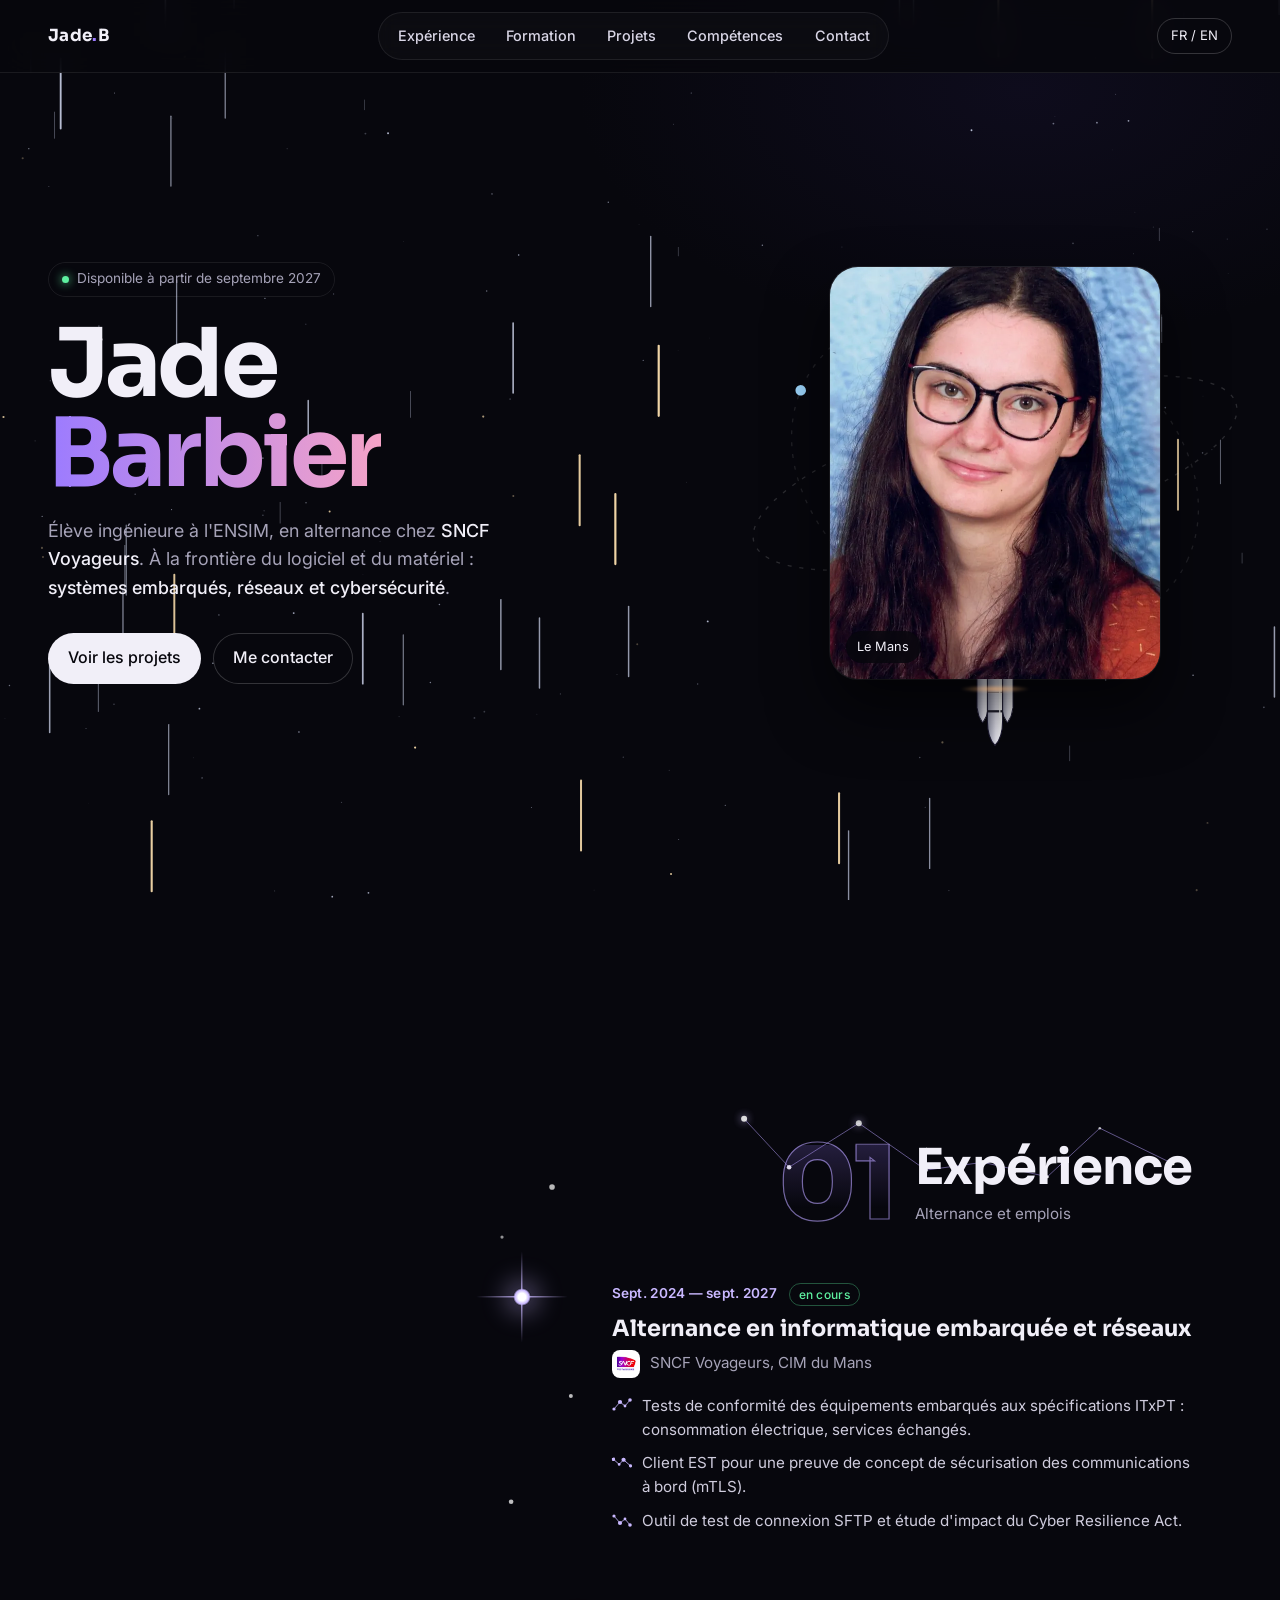
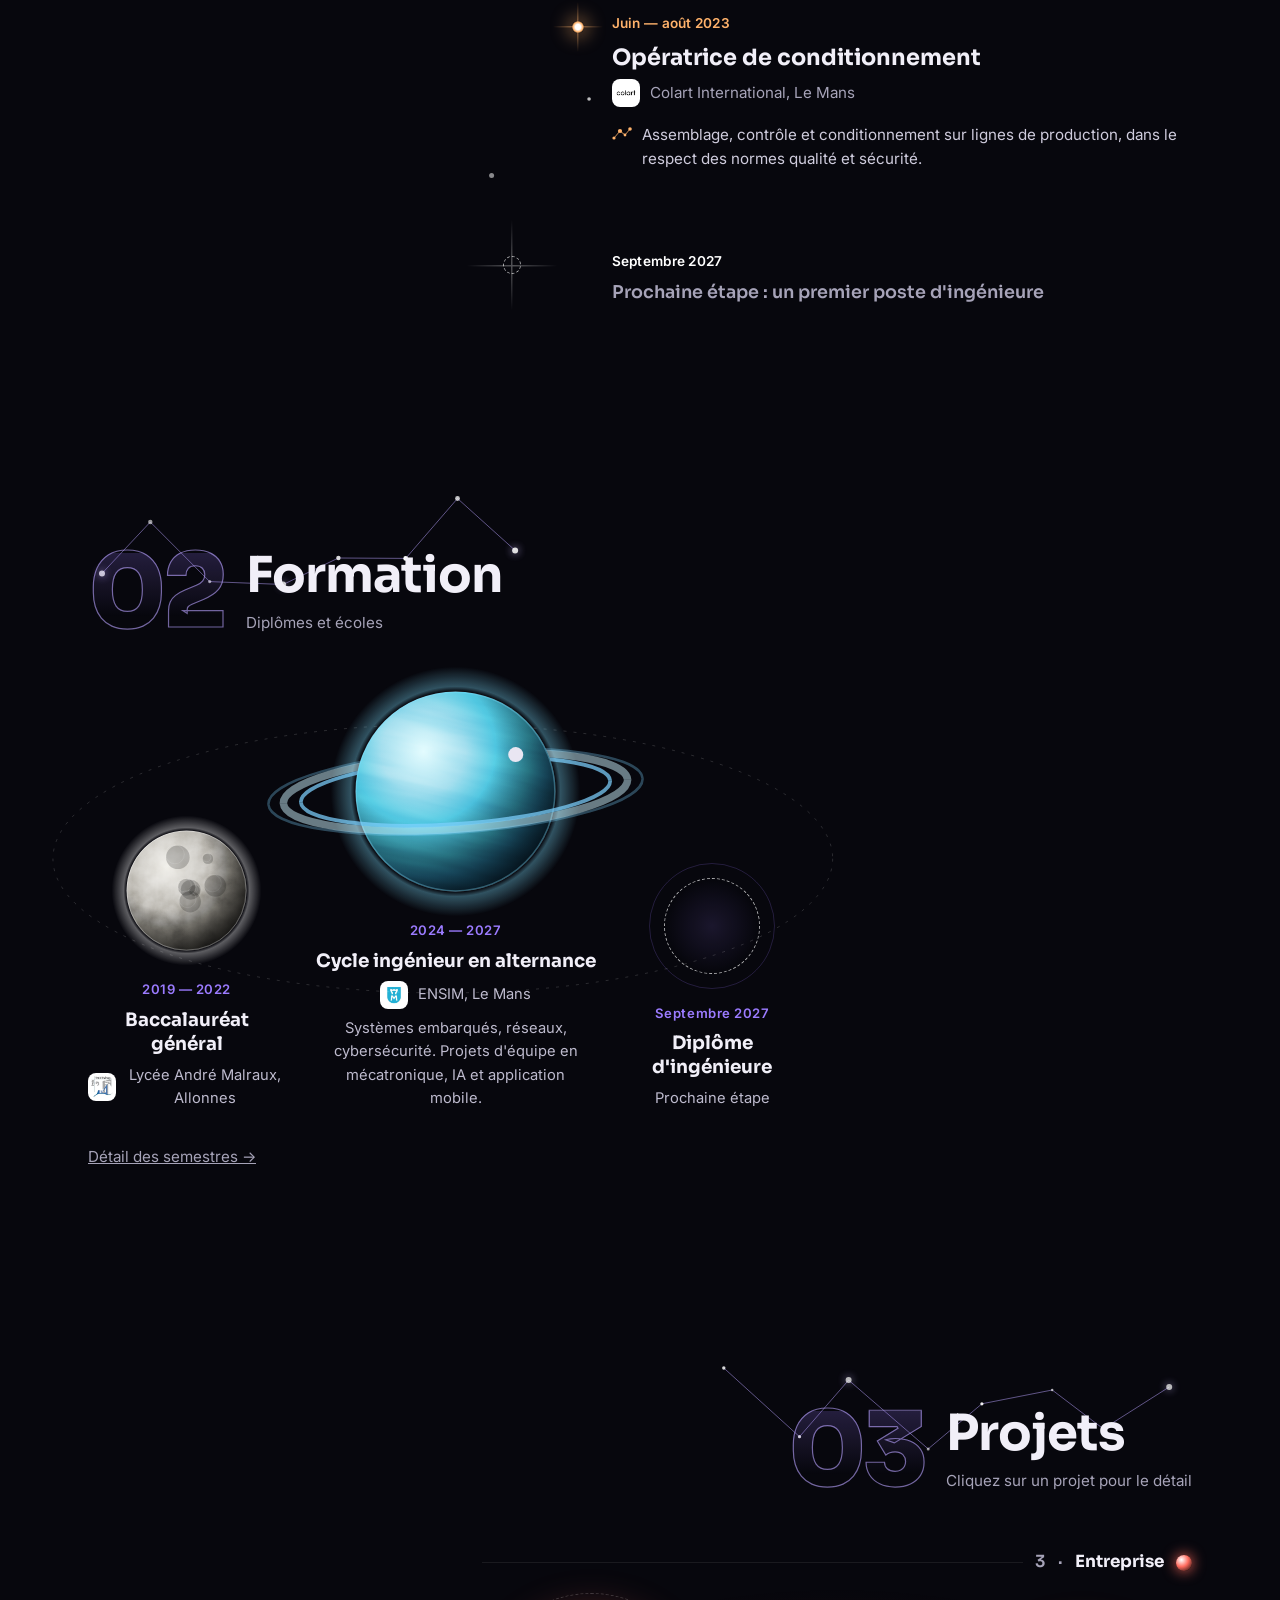
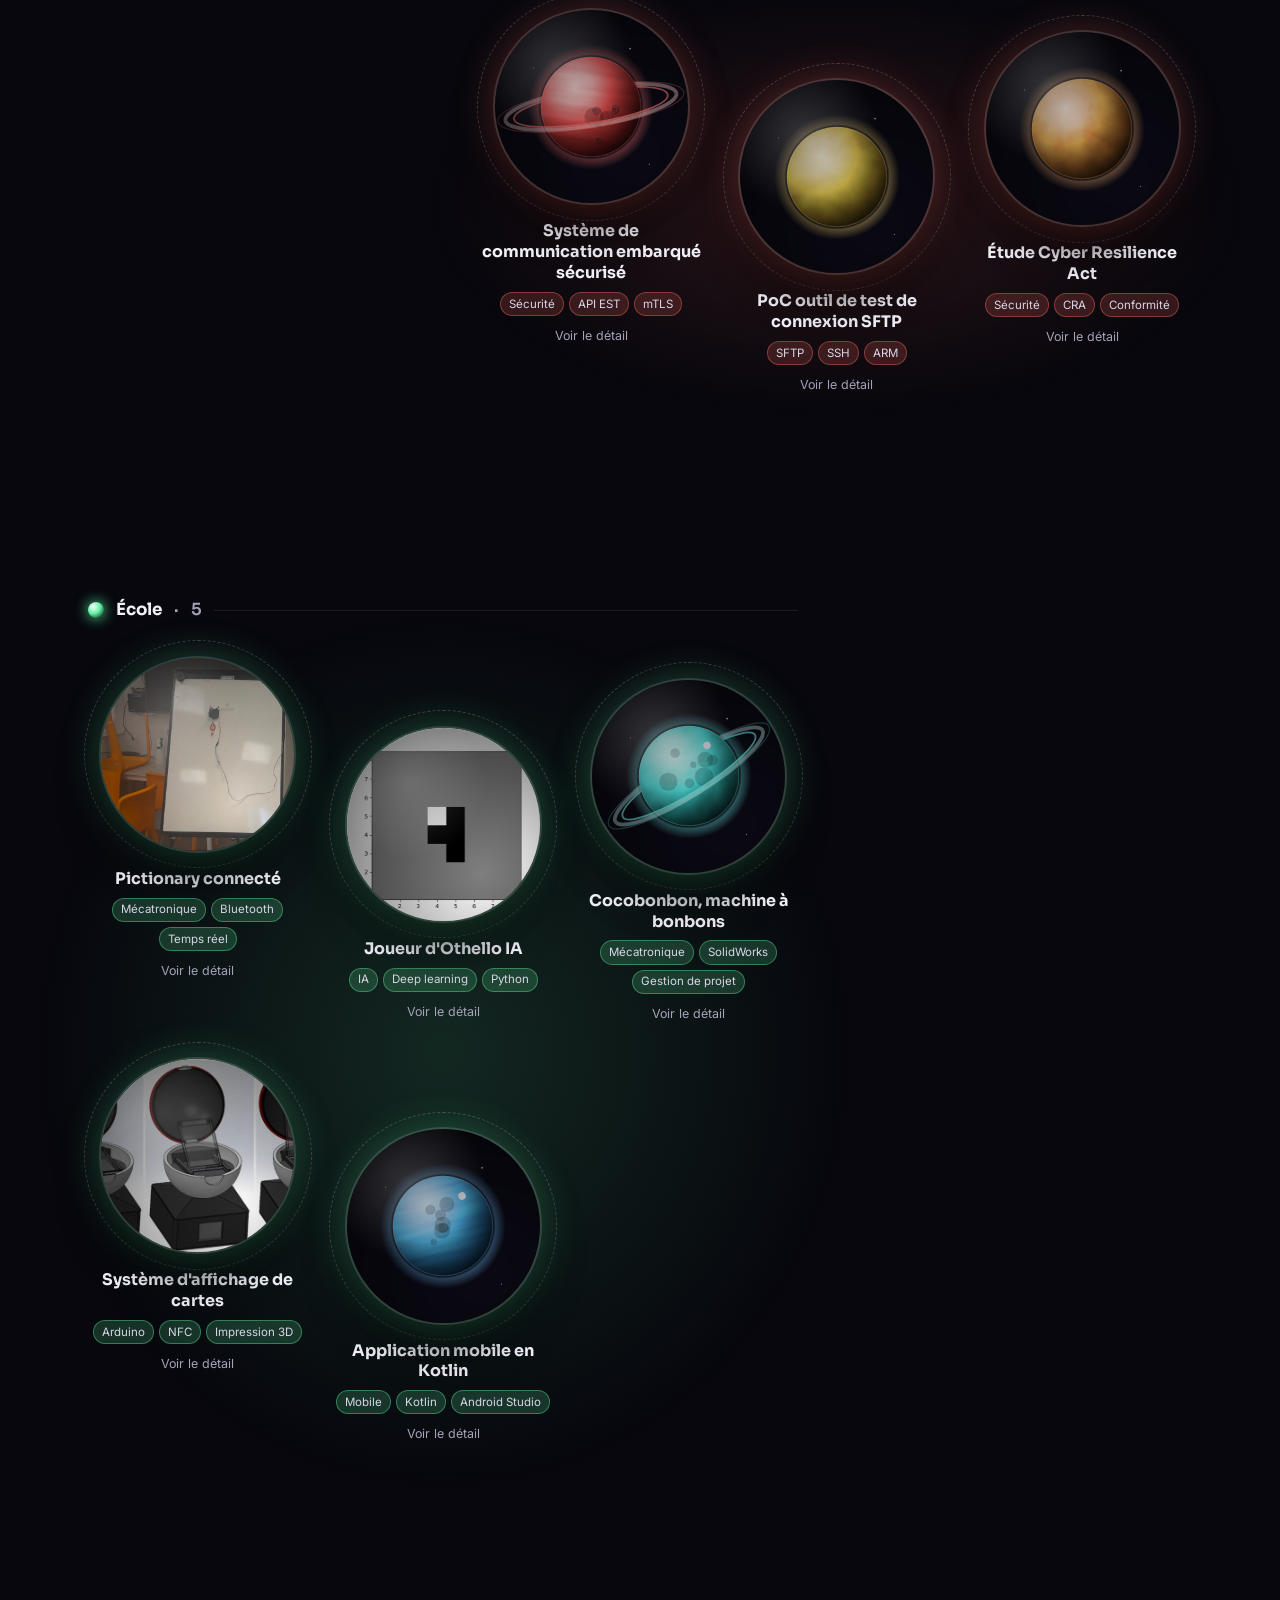
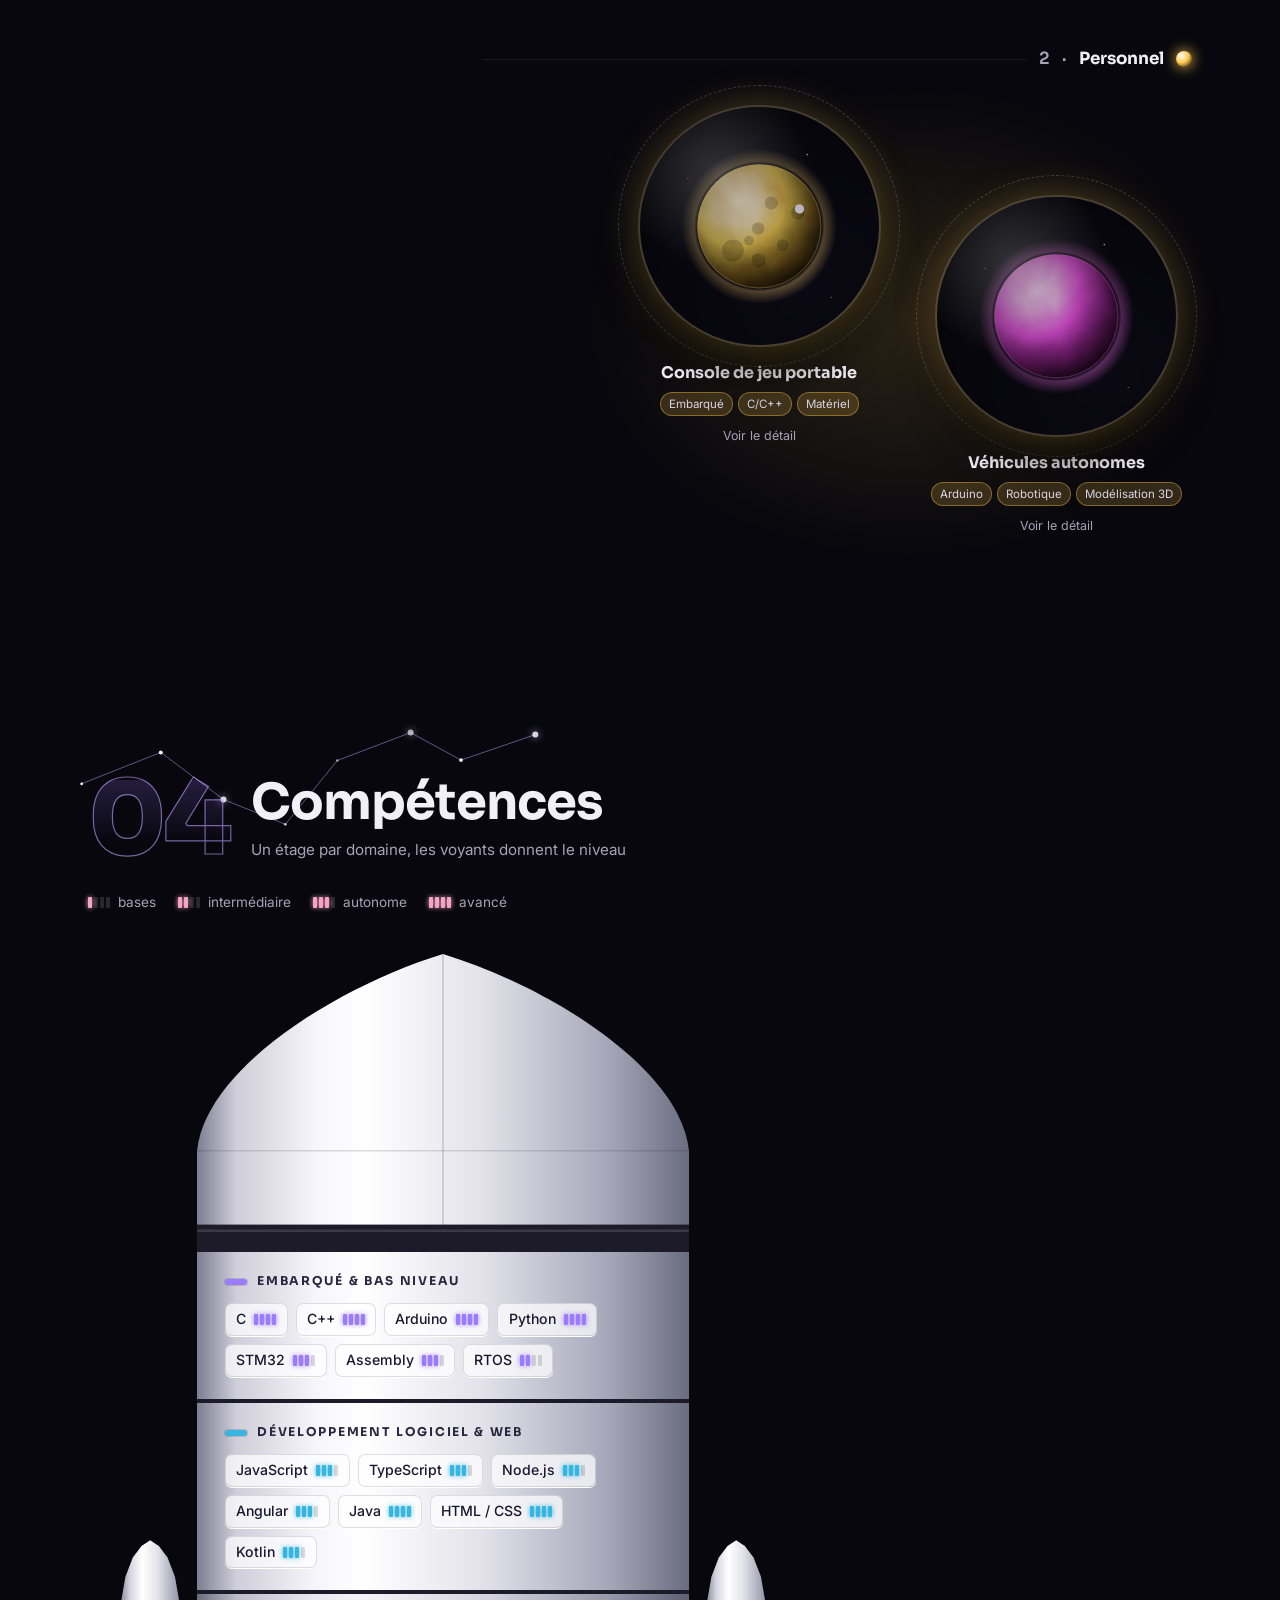
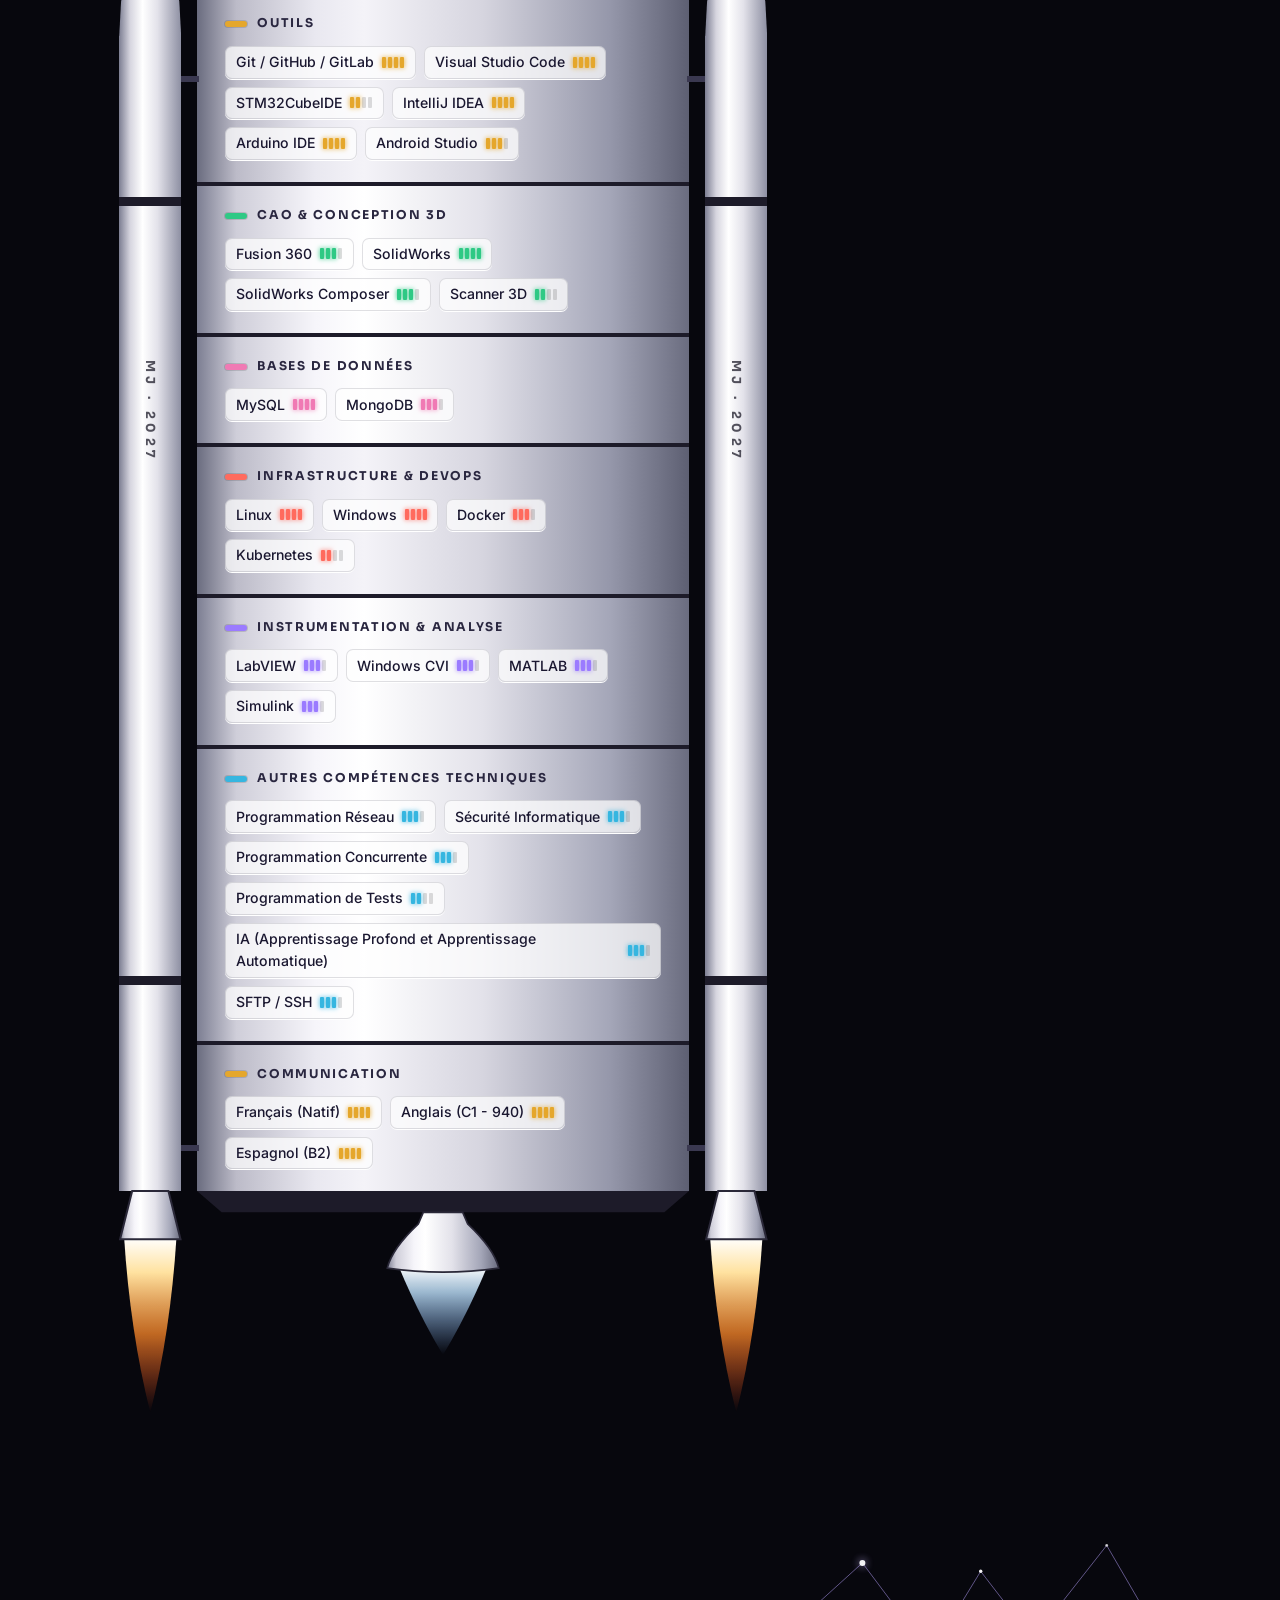
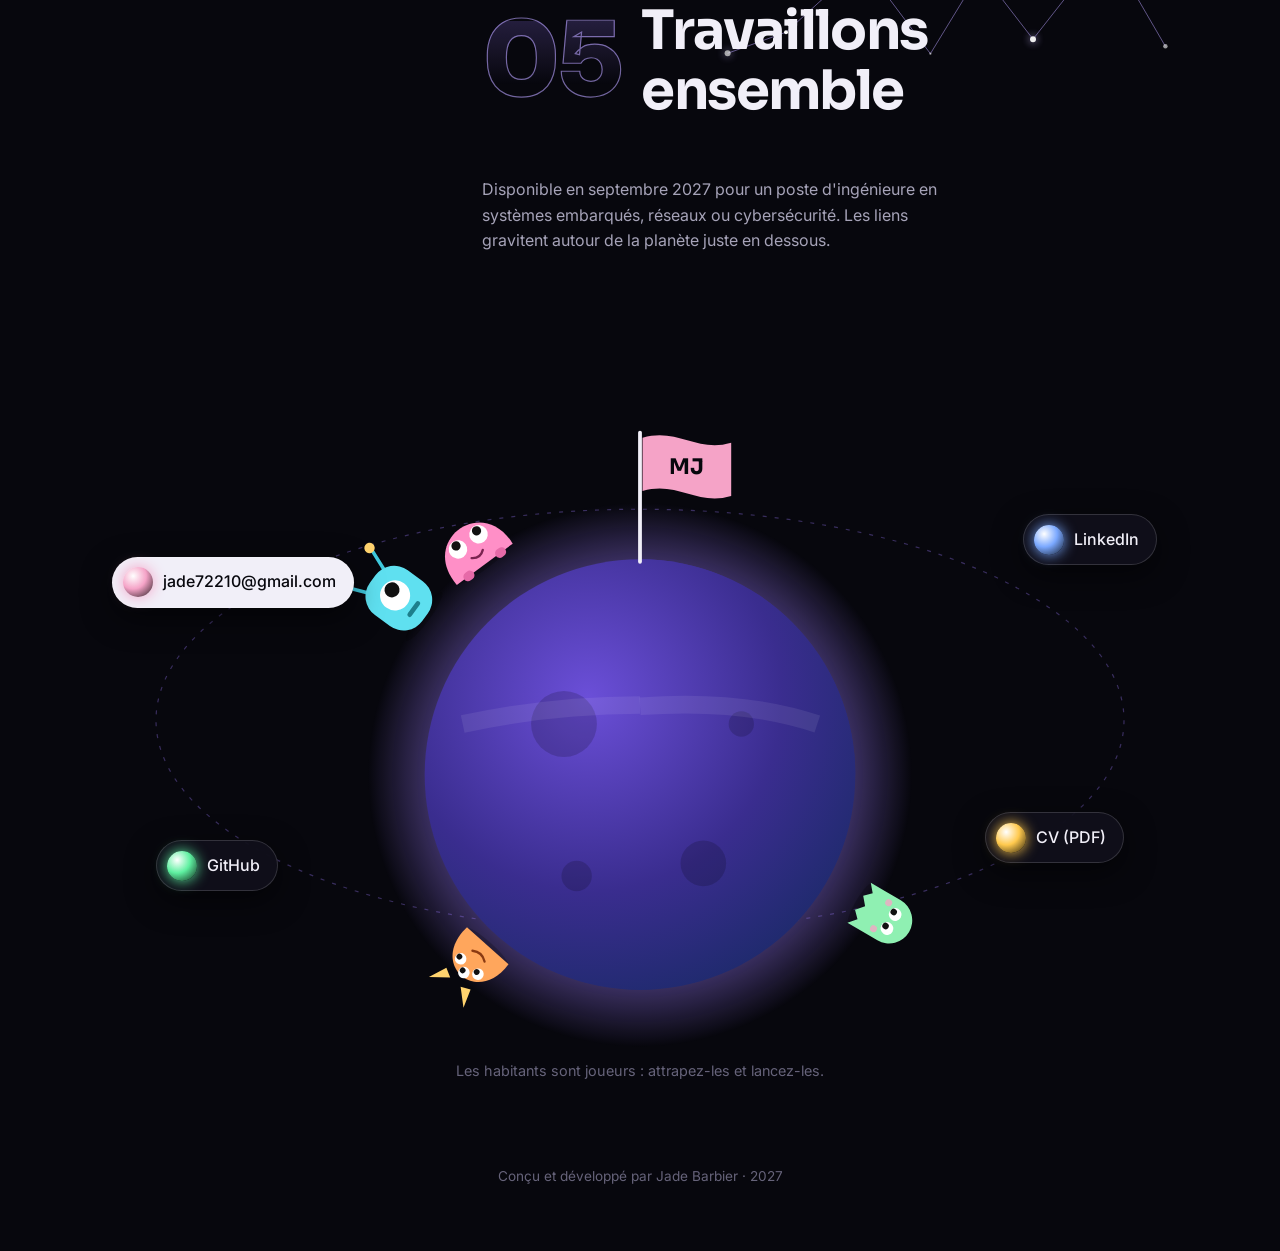
==== maquette/fusee.html @ 3a238a3e "Maquette fusee : retour de la photo en orbite, la fusee part de la photo (aussi sur mobile), fond pl" ====
<!doctype html>
<html lang="fr">
<head>
<meta charset="utf-8">
<meta name="viewport" content="width=device-width, initial-scale=1">
<title>Jade Barbier · Portfolio</title>
<link rel="preconnect" href="https://fonts.googleapis.com">
<link rel="preconnect" href="https://fonts.gstatic.com" crossorigin>
<link href="https://fonts.googleapis.com/css2?family=Sora:wght@400;600;700;800&family=Inter:wght@400;500;600&display=swap" rel="stylesheet">
<style>
:root{
  --bg:#07070d; --line:#ffffff14; --ink:#f1eff8; --mute:#a6a3b8; --dim:#66637a;
  --vio:#9b7bff; --rose:#f5a3c7; --blue:#7aa8ff; --ok:#5ef0a0;
  /* couleurs reprises par la planète des habitants */
  --planet-a:#3a2d8f; --planet-b:#6b4fd8; --planet-c:#1d2a6b; --accent:#9b7bff; --accent-2:#f5a3c7; --text:#f1eff8; --muted:#a6a3b8; --bg-0:#07070d;
}
*,*::before,*::after{box-sizing:border-box}
html,body{margin:0}
html{scroll-behavior:smooth;overflow-x:clip}
body{background:var(--bg);color:var(--ink);font:400 1rem/1.6 Inter,system-ui,sans-serif;overflow-x:clip}
img{display:block;max-width:100%}
a{color:inherit}
button{font:inherit;color:inherit}
h1,h2,h3,h4{font-family:Sora,sans-serif}

/* ciel */
.sky{position:fixed;inset:0;z-index:-2;background:
  radial-gradient(50% 40% at 80% 10%,#2a1f5a33,transparent 70%),var(--bg)}
#stars{position:fixed;inset:0;z-index:-1;width:100%;height:100%;pointer-events:none}
.far{position:absolute;inset:0;z-index:0;pointer-events:none;overflow:hidden}
.far i{position:absolute;border-radius:50%}

/* barre du haut */
.top{position:sticky;top:0;z-index:30;display:flex;align-items:center;justify-content:space-between;gap:16px;padding:12px clamp(16px,4vw,48px);background:#07070de0;backdrop-filter:blur(14px);-webkit-backdrop-filter:blur(14px);border-bottom:1px solid #ffffff14}
.mark{font:700 1.05rem Sora;letter-spacing:.02em;text-decoration:none}
.mark span{color:var(--vio)}
.top nav{display:flex;gap:4px;padding:5px;border:1px solid var(--line);border-radius:999px;background:#ffffff06;backdrop-filter:blur(10px)}
.top nav a{text-decoration:none;font-size:.9rem;color:#d9d6e6;font-weight:500;padding:.4rem .85rem;border-radius:999px;transition:background .2s,color .2s}
.top nav a:hover{background:#ffffff12;color:var(--ink)}
.lang{border:1px solid #ffffff2e;background:none;border-radius:999px;padding:.4rem .8rem;font-size:.82rem;cursor:pointer}

/* page : les blocs alternent à gauche et à droite, la fusée passe dans l'espace libre */
.page{position:relative;max-width:1320px;margin:0 auto;padding:0 clamp(16px,4vw,48px)}
#route{position:absolute;inset:0;width:100%;height:100%;overflow:visible;pointer-events:none;z-index:1}
#route .trail{fill:none;stroke:#ffc98a;stroke-width:2.5;stroke-linecap:round;opacity:.5;filter:drop-shadow(0 0 6px #ffb26b)}
#rocket .flame{transform-box:fill-box;transform-origin:100% 50%;animation:flick .1s infinite alternate}
@keyframes flick{to{transform:scaleX(.82) scaleY(.92)}}
#rocket.landed .flame{opacity:0;animation:none}
.blk{position:relative;z-index:2;width:60%;margin-top:200px}
.blk.l{margin-left:40px}.blk.r{margin-left:auto;margin-right:40px}
.reveal{opacity:0;transform:translateX(var(--from,0));transition:opacity .9s,transform 1.1s cubic-bezier(.2,.7,.2,1);transition-delay:var(--d,0s)}
.blk.l .reveal{--from:-60px}.blk.r .reveal{--from:60px}
.reveal.in{opacity:1;transform:none}
@keyframes drift{50%{translate:0 -8px}}
@keyframes tilt{50%{rotate:4deg}}
@keyframes blink{50%{opacity:.15}}
@keyframes spin{to{transform:rotate(360deg)}}

/* titres : grand numéro en creux, constellation qui se dessine derrière */
.sec-h{position:relative;display:flex;align-items:center;gap:22px;margin:0 0 56px;padding-top:40px}
.sec-h .num{font:800 clamp(4rem,8vw,6.4rem)/.78 Sora;letter-spacing:-.04em;color:transparent;-webkit-text-stroke:1.2px #b9a4ff99;background:linear-gradient(180deg,#9b7bff33,transparent 80%);-webkit-background-clip:text;background-clip:text}
.sec-h h2{font-size:clamp(2.1rem,4.2vw,3.1rem);line-height:1;margin:0;letter-spacing:-.02em}
.sec-h p{margin:10px 0 0;color:var(--mute);font-size:.95rem}
.const{position:absolute;left:-30px;top:-30px;width:520px;height:150px;z-index:-1;pointer-events:none;overflow:visible}
.const path{fill:none;stroke:#b9a4ff;stroke-opacity:.5;stroke-width:1;stroke-dasharray:1;stroke-dashoffset:1;transition:stroke-dashoffset 2s ease .2s}
.const circle{fill:#fff;opacity:0;transition:opacity .5s;transition-delay:calc(.3s + var(--i) * .16s)}
.const circle.big{filter:drop-shadow(0 0 4px #c9b8ff)}
.sec-h.in .const path{stroke-dashoffset:0}
.sec-h.in .const circle{opacity:var(--o,.9)}
.blk.r .sec-h{justify-content:flex-end}
.blk.r .const{left:auto;right:-30px}

/* profil */
.hero{display:grid;grid-template-columns:60% 40%;align-items:center;min-height:calc(100vh - 70px);padding:10px 0 40px;margin:0!important;width:100%}
.pill{display:inline-flex;align-items:center;gap:8px;font-size:.85rem;color:var(--mute);border:1px solid var(--line);border-radius:999px;padding:.35rem .8rem}
.pill::before{content:"";width:7px;height:7px;border-radius:50%;background:var(--ok);box-shadow:0 0 10px var(--ok)}
.hero h1{font-size:clamp(3rem,7.4vw,6.2rem);line-height:.95;letter-spacing:-.04em;margin:22px 0 18px}
.hero h1 span{background:linear-gradient(90deg,var(--vio),var(--rose));-webkit-background-clip:text;background-clip:text;color:transparent}
.lead{font-size:1.12rem;color:var(--mute);max-width:46ch;margin:0}
.lead b{color:var(--ink);font-weight:500}
.ctas{display:flex;flex-wrap:wrap;gap:12px;margin-top:30px}
.btn{position:relative;display:inline-flex;align-items:center;gap:8px;text-decoration:none;font-weight:500;padding:.8rem 1.25rem;border-radius:999px;background:var(--ink);color:var(--bg);transition:transform .2s}
.btn.o{background:none;color:var(--ink);box-shadow:inset 0 0 0 1px #ffffff2e}
.btn:hover{transform:translateY(-2px)}
.photo{position:relative;justify-self:center;width:min(100%,330px);margin:0}
/* le pas de tir sous la photo : la fusée part d'ici */
.photo .pad{position:absolute;left:50%;top:100%;width:70px;height:8px;margin:6px 0 0 -35px;border-radius:50%;background:radial-gradient(closest-side,#ffb26b99,transparent);filter:blur(1px)}
.photo img{width:100%;aspect-ratio:4/5;object-fit:cover;border-radius:28px;box-shadow:0 30px 60px #0009,0 0 0 1px #ffffff1a}
.photo small{position:absolute;left:16px;bottom:16px;font-size:.8rem;padding:.35rem .7rem;border-radius:999px;background:#07070dcc;backdrop-filter:blur(6px)}
.photo .orbits{position:absolute;left:-30%;top:-14%;width:160%;height:128%;z-index:-1;overflow:visible;pointer-events:none}
.photo .orbits ellipse{fill:none;stroke:#ffffff26;stroke-dasharray:3 6}

/* expérience : un trajet dans l'espace, une étoile par poste */
.trip{position:relative;padding-left:130px;display:grid;gap:80px}
.trip > svg{position:absolute;left:0;top:0;width:100%;height:100%;overflow:visible;pointer-events:none}
.trip .tl{fill:none;stroke:#c9b8ff;stroke-width:1.2;opacity:.6;stroke-dasharray:1;stroke-dashoffset:var(--draw,1)}
.trip .dust{fill:#fff}
.leg{position:relative}
.star{position:absolute;left:calc(var(--x) - 130px);top:14px;width:0;height:0}
.star::before{content:"";position:absolute;left:-46px;top:-46px;width:92px;height:92px;
  background:linear-gradient(90deg,transparent 0,var(--c) 50%,transparent 100%) center/100% 1.5px no-repeat,linear-gradient(0deg,transparent 0,var(--c) 50%,transparent 100%) center/1.5px 100% no-repeat;opacity:.9;animation:twinkle 4s ease-in-out infinite}
.star::after{content:"";position:absolute;left:-9px;top:-9px;width:18px;height:18px;border-radius:50%;background:radial-gradient(circle,#fff 0 30%,var(--c) 55%,transparent 72%);box-shadow:0 0 26px 6px color-mix(in srgb,var(--c) 45%,transparent)}
.star.small::before{transform:scale(.55)}.star.small::after{transform:scale(.7)}
.star.ghost::after{background:none;border:1.5px dashed #ffffffaa;box-shadow:none}.star.ghost::before{opacity:.3}
@keyframes twinkle{50%{transform:scale(.8) rotate(10deg);opacity:.6}}
.leg .when{display:flex;flex-wrap:wrap;align-items:center;gap:6px 12px;font-size:.85rem;color:var(--c);font-weight:600;letter-spacing:.02em}
.leg .when em{font-style:normal;font-size:.75rem;color:var(--ok);border:1px solid #5ef0a055;border-radius:999px;padding:.05rem .55rem;font-weight:500}
.leg h3{font-size:1.4rem;line-height:1.25;margin:8px 0 8px}
.where{display:flex;align-items:center;gap:10px;color:var(--mute);font-size:.95rem;margin:0}
.where img{width:28px;height:28px;border-radius:8px;background:#fff;object-fit:contain;padding:3px}
.leg ul{margin:16px 0 0;padding:0;list-style:none;display:grid;gap:9px;color:#cfccdd;font-size:.95rem;max-width:60ch}
.leg li{position:relative;padding-left:20px}
.leg li{padding-left:30px}
.leg li::before{content:"";position:absolute;left:0;top:.3em;width:20px;height:14px;background:var(--c);filter:drop-shadow(0 0 3px var(--c));
  -webkit-mask:url("data:image/svg+xml,%3Csvg xmlns='http://www.w3.org/2000/svg' viewBox='0 0 20 14'%3E%3Cpath d='M2 11 L8 4 L13 8 L18 2' fill='none' stroke='%23000' stroke-width='.8'/%3E%3Ccircle cx='2' cy='11' r='1.6'/%3E%3Ccircle cx='8' cy='4' r='2.1'/%3E%3Ccircle cx='13' cy='8' r='1.4'/%3E%3Ccircle cx='18' cy='2' r='1.8'/%3E%3C/svg%3E") center/contain no-repeat;
          mask:url("data:image/svg+xml,%3Csvg xmlns='http://www.w3.org/2000/svg' viewBox='0 0 20 14'%3E%3Cpath d='M2 11 L8 4 L13 8 L18 2' fill='none' stroke='%23000' stroke-width='.8'/%3E%3Ccircle cx='2' cy='11' r='1.6'/%3E%3Ccircle cx='8' cy='4' r='2.1'/%3E%3Ccircle cx='13' cy='8' r='1.4'/%3E%3Ccircle cx='18' cy='2' r='1.8'/%3E%3C/svg%3E") center/contain no-repeat}
.leg li:nth-child(2)::before{transform:scaleX(-1) rotate(8deg)}.leg li:nth-child(3)::before{transform:scaleY(-1)}
.leg.next h3{font-size:1.1rem;color:var(--mute);font-weight:600}

/* formation : planètes sur une même orbite */
.sys{position:relative;display:grid;grid-template-columns:.8fr 1.3fr .7fr;align-items:end;gap:10px}
.sys > svg{position:absolute;left:-6%;top:-4%;width:112%;height:80%;overflow:visible;pointer-events:none}
.sys > svg ellipse{fill:none;stroke:#ffffff26;stroke-dasharray:3 7}
.body{text-align:center}
.pv{position:relative;width:var(--s);height:var(--s);margin:0 auto 26px;animation:drift 11s ease-in-out infinite}
.pv > svg{position:absolute;inset:-43.75%;width:187.5%;height:187.5%;overflow:visible}
.pv.goal{border-radius:50%;border:1.5px dashed #ffffffaa;background:radial-gradient(circle,#9b7bff22,transparent 70%)}
.pv.goal::after{content:"";position:absolute;inset:-16px;border-radius:50%;border:1px solid #9b7bff33;animation:spin 30s linear infinite}
.body .yr{font-size:.82rem;color:var(--vio);font-weight:600;letter-spacing:.04em}
.body h3{font-size:1.15rem;margin:6px 0 8px;line-height:1.3}
.body .where{justify-content:center}
.body p{color:#bdbacd;font-size:.92rem;margin:8px auto 0;max-width:30ch}
.more{display:inline-block;margin-top:34px;color:var(--mute);font-size:.95rem}

/* projets : des amas de planètes-photos, mots-clés visibles, détails au clic */
.grp{display:flex;align-items:center;gap:12px;font-size:1.05rem;margin:0 0 34px;color:var(--mute);font-weight:600}
.grp b{color:var(--ink)}
.grp i{width:16px;height:16px;border-radius:50%;background:radial-gradient(circle at 34% 30%,#fff,var(--c) 45%,#000);box-shadow:0 0 14px var(--c)}
.grp::after{content:"";flex:1;height:1px;background:var(--line)}
.blk.r .grp{flex-direction:row-reverse}
.cluster{position:relative;display:grid;grid-template-columns:repeat(3,minmax(0,1fr));gap:34px 26px;align-items:start}
.cluster::before{content:"";position:absolute;inset:-6% -8%;z-index:-1;border-radius:50%;background:radial-gradient(closest-side,color-mix(in srgb,var(--c) 14%,transparent),transparent);pointer-events:none}
.cluster.two{grid-template-columns:repeat(2,minmax(0,1fr));width:80%;margin-left:auto}
.blk.l .cluster.two{margin-left:0}
.pj{all:unset;box-sizing:border-box;display:block;cursor:pointer;text-align:center}
.pj:nth-child(3n+2){margin-top:70px}.pj:nth-child(3n){margin-top:22px}
.cluster.two .pj:nth-child(2){margin-top:90px}
.pj .ball{position:relative;width:var(--sz,88%);aspect-ratio:1;margin:0 auto;border-radius:50%;overflow:hidden;transition:transform .5s cubic-bezier(.3,1.5,.5,1),box-shadow .4s;
  box-shadow:0 0 0 2px #ffffff22,0 0 40px color-mix(in srgb,var(--c) 30%,transparent),0 24px 40px #000a;background:radial-gradient(1px 1px at 20% 30%,#fff9,transparent),radial-gradient(1.3px 1.3px at 70% 20%,#fff,transparent),radial-gradient(1px 1px at 80% 80%,#fff8,transparent),#0b0a14}
.pj:nth-child(4n+2) .ball{--sz:74%}.pj:nth-child(4n+3) .ball{--sz:96%}
.pj .ball img{width:100%;height:100%;object-fit:cover}
.pj .ball::after{content:"";position:absolute;inset:0;border-radius:50%;background:radial-gradient(circle at 32% 28%,#ffffff2e,transparent 40%),radial-gradient(circle at 70% 75%,#0000,#0008 80%);pointer-events:none}
.pj .ball .pv{position:absolute;left:50%;top:50%;--s:52%;width:52%;height:auto;aspect-ratio:1;margin:0;transform:translate(-50%,-50%);animation:none}
.pj .ring{position:absolute;inset:-9%;border-radius:50%;border:1px dashed #ffffff33;pointer-events:none;transition:transform 1.2s}
.pj .orbit{position:relative;width:var(--sz,88%);margin:0 auto}
.pj .ball{width:100%}
.pj:hover .ball,.pj:focus-visible .ball{transform:scale(1.05);box-shadow:0 0 0 2px var(--c),0 0 60px color-mix(in srgb,var(--c) 50%,transparent),0 24px 40px #000a}
.pj:hover .ring{transform:rotate(60deg) scale(1.04)}
.pj:focus-visible{outline:2px solid var(--vio);outline-offset:8px;border-radius:16px}
.pj h4{font-size:1rem;line-height:1.3;margin:18px 0 8px;color:var(--ink)}
.pj .kw{display:flex;flex-wrap:wrap;justify-content:center;gap:5px}
.pj .kw span{font-size:.72rem;color:#d9d6e6;padding:.12rem .5rem;border-radius:999px;background:color-mix(in srgb,var(--c) 18%,transparent);border:1px solid color-mix(in srgb,var(--c) 40%,transparent)}
.pj .more-i{display:inline-block;margin-top:10px;font-size:.78rem;color:var(--mute)}
.pj:hover .more-i{color:var(--ink)}
/* fiche projet */
dialog.sheet{width:min(92vw,880px);max-height:88vh;padding:0;border:0;border-radius:22px;background:#0f0e19;color:var(--ink);box-shadow:0 0 0 1px #ffffff22,0 40px 100px #000c;overflow:auto}
dialog.sheet::backdrop{background:#05050acc;backdrop-filter:blur(6px)}
.sheet .in{display:grid;grid-template-columns:minmax(0,1fr) minmax(0,1.15fr);gap:30px;padding:30px}
.sheet .vis{position:relative;aspect-ratio:1;border-radius:50%;overflow:hidden;background:radial-gradient(1px 1px at 20% 30%,#fff9,transparent),radial-gradient(1.3px 1.3px at 70% 20%,#fff,transparent),#0b0a14;box-shadow:0 0 0 2px #ffffff22,0 0 60px color-mix(in srgb,var(--c) 35%,transparent)}
.sheet .vis img{width:100%;height:100%;object-fit:cover}
.sheet .vis .pv{position:absolute;left:50%;top:50%;--s:50%;width:50%;height:auto;aspect-ratio:1;margin:0;transform:translate(-50%,-50%);animation:none}
.sheet small{color:var(--vio);font-weight:500;font-size:.85rem}
.sheet h3{font-size:1.5rem;line-height:1.25;margin:6px 0 12px}
.sheet p{margin:0;color:#c9c6d8}
.sheet dl{margin:18px 0 0;display:grid;grid-template-columns:auto 1fr;gap:8px 14px;font-size:.92rem}
.sheet dt{font-weight:600}.sheet dd{margin:0;color:#b9b6ca}
.sheet .tags{margin-top:18px;display:flex;flex-wrap:wrap;gap:6px}
.sheet .tags span{font-size:.75rem;color:#bdb9cf;padding:.15rem .55rem;border-radius:4px;background:#ffffff0d;border:1px solid #ffffff12}
.sheet .x{position:absolute;right:16px;top:14px;width:38px;height:38px;border-radius:50%;border:1px solid #ffffff2e;background:#0f0e19;color:var(--ink);cursor:pointer;font-size:1.1rem;z-index:2}
.sheet .go{display:inline-block;margin-top:20px}

/* compétences : la fusée assemblée étage par étage */
.legend{display:flex;flex-wrap:wrap;gap:8px 22px;color:var(--mute);font-size:.85rem;margin:-26px 0 40px}
.legend span{display:inline-flex;align-items:center;gap:8px}
.n{display:inline-flex;gap:2px}
.n b{width:4px;height:11px;border-radius:1px;background:#00000022}
.legend .n b{background:#ffffff22}
.n b.on{background:var(--c);box-shadow:0 0 5px var(--c)}
.ariane{position:relative;width:min(100%,660px);margin:0 auto;padding:0 84px}
.core{position:relative}
.fairing{display:block;width:100%;height:auto;margin-bottom:-1px}
.stage-r{position:relative;padding:20px 28px 22px;color:#1a1730;border-top:4px solid #1d1b29;
  background:linear-gradient(90deg,#7c7e92 0,#cfced9 8%,#f6f5fa 24%,#ffffff 34%,#e3e2ea 58%,#a4a6b8 84%,#6a6c7f 100%)}
.stage-r:nth-of-type(3n){background:linear-gradient(90deg,#6a6c7f 0,#bcbbc8 8%,#e9e8f0 24%,#f4f3f8 34%,#d6d5df 58%,#9597aa 84%,#5d5f72 100%)}
.stage-r h3{display:flex;align-items:center;gap:10px;font-size:.76rem;text-transform:uppercase;letter-spacing:.14em;margin:0 0 12px;color:#2a2740}
.stage-r h3::before{content:"";width:22px;height:6px;border-radius:3px;background:var(--c);box-shadow:0 0 0 1px #0002}
.sks{display:flex;flex-wrap:wrap;gap:8px}
.sk{display:inline-flex;align-items:center;gap:8px;padding:.32rem .7rem;border-radius:7px;background:#ffffffb8;box-shadow:inset 0 0 0 1px #1a173022,0 1px 0 #fff;font-size:.88rem;font-weight:500}
.skirt{display:block;width:100%;height:170px;overflow:visible}
.bst{position:absolute;top:34%;bottom:170px;width:62px;
  background:linear-gradient(#1d1b29 0 0) 0 14%/100% 9px no-repeat,linear-gradient(#1d1b29 0 0) 0 82%/100% 9px no-repeat,
   linear-gradient(90deg,#7c7e92 0,#d6d5df 18%,#fff 38%,#e3e2ea 62%,#8e90a3 100%)}
.bst.a{left:6px}.bst.b{right:6px}
.bst::before{content:"";position:absolute;left:0;right:0;bottom:100%;height:96px;background:linear-gradient(90deg,#7c7e92 0,#d6d5df 18%,#fff 38%,#e3e2ea 62%,#8e90a3 100%);
  clip-path:polygon(50% 0,64% 6%,78% 18%,90% 38%,97% 64%,100% 100%,0 100%,3% 64%,10% 38%,22% 18%,36% 6%)}
.bst span{position:absolute;left:50%;top:28%;transform:translateX(-50%);writing-mode:vertical-rl;font:700 .78rem Sora;letter-spacing:.35em;color:#1d1b29;opacity:.75}
.bst i{position:absolute;top:40px;width:18px;height:6px;background:#3a3850}
.bst.a i{right:-18px}.bst.b i{left:-18px}
.bst i + i{top:auto;bottom:40px}
.bst svg{position:absolute;left:-15%;top:100%;width:130%;height:auto;overflow:visible}
.ariane .fl{transform-box:fill-box;transform-origin:50% 0;animation:flame .12s infinite alternate}
@keyframes flame{to{transform:scaleY(.84) scaleX(.94)}}

/* contact : les liens gravitent autour de la planète d'arrivée */
.contact-txt h2{font-size:clamp(2.2rem,5vw,3.4rem);letter-spacing:-.03em;margin:0;line-height:1.1}
.contact-txt p{color:var(--mute);max-width:46ch;margin:14px 0 0}
.landing{position:relative;z-index:0;padding:30px 0 30px;margin-top:60px}
.orbitwrap{position:relative;width:min(100%,1100px);margin:0 auto}
.orbitwrap > svg.ring{position:absolute;left:0;top:18%;width:100%;height:70%;overflow:visible;pointer-events:none}
.orbitwrap > svg.ring ellipse{fill:none;stroke:#9b7bff55;stroke-width:1.2;stroke-dasharray:4 8}
.link{position:absolute;z-index:5;display:inline-flex;align-items:center;gap:10px;text-decoration:none;padding:.65rem 1.1rem .65rem .7rem;border-radius:999px;background:#12111dcc;backdrop-filter:blur(8px);box-shadow:inset 0 0 0 1px #ffffff26,0 10px 30px #0008;font-weight:500;transition:transform .25s,box-shadow .25s;animation:drift 8s ease-in-out infinite}
.link:hover{transform:scale(1.05);box-shadow:inset 0 0 0 1px #c9b8ff,0 0 30px #9b7bff55}
.link i{width:30px;height:30px;border-radius:50%;flex:none;background:radial-gradient(circle at 34% 30%,#fff,var(--c) 45%,#000 110%);box-shadow:0 0 14px var(--c)}
.link.mail{left:2%;top:30%;--c:#f5a3c7;background:var(--ink);color:var(--bg)}
.link.li{right:3%;top:24%;--c:#7aa8ff;animation-delay:-2s}
.link.gh{left:6%;top:70%;--c:#5ef0a0;animation-delay:-4s}
.link.cv{right:6%;top:66%;--c:#ffc94d;animation-delay:-6s}
/* atterrissage */
.stage{position:relative;width:min(100%,760px);margin:0 auto;aspect-ratio:600/560;touch-action:pan-y}
.stage > svg{position:absolute;inset:0;width:100%;height:100%;overflow:visible}
.stage .flag{cursor:grab;outline:none}
.stage.pulling .flag{cursor:grabbing}
.stage .lid,.stage .flag{transform-box:view-box;transform-origin:300px 340px;transition:transform .7s cubic-bezier(.3,1.5,.5,1),opacity .6s}
.stage .flag{transform:translateY(var(--pull,0px))}
.stage .lid{transform:translateY(calc(var(--pull,0px) * .3))}
.stage.pulling .lid,.stage.pulling .flag{transition:none}
.stage.opened .flag{transform:translate(56px,-58px) rotate(10deg)}
.stage.opened .lid{transform:translate(56px,-58px) rotate(10deg);opacity:0}
.stage .interior{opacity:0;transition:opacity .5s .15s}
.stage.opened .interior{opacity:1}
.stage .relic,.stage .legend{opacity:0;transition:opacity .5s}
.stage.opened .relic{opacity:1;transition-delay:.6s}
.stage.opened .legend{opacity:1;transition-delay:1.2s}
.stage .legend text{fill:#d6dcff}
.stage.wiggle .cloth{transform-box:fill-box;transform-origin:0 50%;animation:flap .6s ease}
@keyframes flap{25%{transform:skewY(-8deg) scaleX(.92)}60%{transform:skewY(5deg)}}
.mon{position:absolute;left:0;top:0;width:var(--mw);height:calc(var(--mw) * 1.05);transform-origin:50% 100%;cursor:grab;touch-action:none;z-index:3;user-select:none;-webkit-user-select:none}
.mon svg{width:100%;height:100%;overflow:visible;pointer-events:none}
.mon.held{cursor:grabbing;z-index:4}
.hint{text-align:center;color:var(--dim);font-size:.9rem;margin:6px 0 0}
.close{display:block;margin:10px auto 0;border:1px solid var(--line);background:none;border-radius:999px;padding:.4rem .9rem;font-size:.85rem;color:var(--mute);cursor:pointer}
.close[hidden]{display:none}
.foot{text-align:center;color:var(--dim);font-size:.85rem;padding:40px 0 50px}

@media (max-width:1100px){.blk{width:66%}}
@media (max-width:900px){
  .top nav{display:none}
  .page{overflow-x:clip}
  .blk,.blk.l,.blk.r{width:auto;margin:120px 0 0 24px}
  .blk.r .sec-h{justify-content:flex-start}.blk.r .const{left:-30px;right:auto}.blk.r .grp{flex-direction:row}
  .hero{grid-template-columns:1fr;min-height:0;padding-top:10px}
  .photo{order:-1;width:min(64%,260px);justify-self:center;margin-bottom:40px}
  .trip{padding-left:70px;gap:60px}
  .sys{grid-template-columns:1fr;gap:46px}.sys > svg{display:none}
  .cluster,.cluster.two{grid-template-columns:repeat(2,minmax(0,1fr));width:auto;gap:30px 18px}.pj:nth-child(n){margin-top:0}.pj:nth-child(even){margin-top:50px}.blk.r .grp{flex-direction:row}
  .sheet .in{grid-template-columns:1fr;padding:22px}.sheet .vis{width:60%;margin:0 auto}
  .stage-r{padding:16px 18px}
  .ariane{padding:0 34px}.bst{width:26px}.bst span{display:none}.bst.a{left:4px}.bst.b{right:4px}.bst i{width:4px}.bst.a i{right:-4px}.bst.b i{left:-4px}.bst::before{height:50px}
  .orbitwrap > svg.ring{display:none}
  .links{display:flex;flex-wrap:wrap;gap:10px;margin:0 0 20px 24px}
  .link{position:static;animation:none}
}
@media (prefers-reduced-motion:reduce){
  html{scroll-behavior:auto}
  .reveal{opacity:1;transform:none;transition:none}
  .pv,.link,.star::before,#rocket .flame,.ariane .fl{animation:none}
}
</style>
</head>
<body>
<div class="sky"></div>
<canvas id="stars" aria-hidden="true"></canvas>

<header class="top">
  <a class="mark" href="#profil">Jade<span>.</span>B</a>
  <nav><a href="#experience">Expérience</a><a href="#formation">Formation</a><a href="#projets">Projets</a><a href="#competences">Compétences</a><a href="#contact">Contact</a></nav>
  <button class="lang" type="button">FR / EN</button>
</header>

<div class="page" id="page">
  <div class="far" id="far" aria-hidden="true"></div>
  <svg id="route" aria-hidden="true">
    <defs>
      <linearGradient id="rb" x1="0" y1="0" x2="0" y2="1"><stop offset="0" stop-color="#ffffff"/><stop offset=".45" stop-color="#e4e3ee"/><stop offset="1" stop-color="#8d8fa3"/></linearGradient>
      <linearGradient id="rn" x1="0" y1="0" x2="0" y2="1"><stop offset="0" stop-color="#ff8a9b"/><stop offset=".5" stop-color="#ff5d73"/><stop offset="1" stop-color="#a8243c"/></linearGradient>
      <linearGradient id="rf" x1="0" y1="0" x2="0" y2="1"><stop offset="0" stop-color="#ff7186"/><stop offset="1" stop-color="#9c1f37"/></linearGradient>
      <linearGradient id="fl1" x1="1" y1="0" x2="0" y2="0"><stop offset="0" stop-color="#ffe9b0"/><stop offset=".3" stop-color="#ffa63c"/><stop offset="1" stop-color="#ff4a1c" stop-opacity="0"/></linearGradient>
      <linearGradient id="fl2" x1="1" y1="0" x2="0" y2="0"><stop offset="0" stop-color="#fff"/><stop offset="1" stop-color="#fff3c8" stop-opacity="0"/></linearGradient>
    </defs>
    <path class="trail" id="trail"/>
    <g id="rocket">
      <g class="flame"><path d="M-30,-4.5 Q-50,-3 -64,0 Q-50,3 -30,4.5 Z" fill="#cfe9ff" opacity=".9"/><path d="M-32,-19 Q-60,-17 -86,-13 Q-60,-9 -32,-7 Z" fill="url(#fl1)"/><path d="M-32,7 Q-60,9 -86,13 Q-60,17 -32,19 Z" fill="url(#fl1)"/></g>
      <path d="M-30,-4 L-36,-6 L-36,6 L-30,4 Z" fill="#4d5064"/>
      <path d="M-30,-19 L10,-19 Q20,-18 26,-13 Q20,-8 10,-7 L-30,-7 Z" fill="url(#rb)" stroke="#1a1730" stroke-width="1"/>
      <path d="M-30,7 L10,7 Q20,8 26,13 Q20,18 10,19 L-30,19 Z" fill="url(#rb)" stroke="#1a1730" stroke-width="1"/>
      <path d="M-22,-19 V-7 M-22,7 V19" stroke="#22202e" stroke-width="3"/>
      <path d="M-32,-8 L24,-8 Q42,-8 50,0 Q42,8 24,8 L-32,8 Z" fill="url(#rb)" stroke="#1a1730" stroke-width="1.1"/>
      <path d="M14,-8 V8" stroke="#22202e" stroke-width="2.4"/><path d="M-6,-8 V8" stroke="#22202e" stroke-width="1" opacity=".5"/>
      <path d="M-28,-5 H20" stroke="#fff" stroke-width="1.6" opacity=".8" stroke-linecap="round"/>
    </g>
  </svg>

<!-- profil : la fusée décolle depuis la photo -->
  <section class="blk l hero" id="profil" data-free="#station">
    <div>
      <span class="pill reveal">Disponible à partir de septembre 2027</span>
      <h1 class="reveal" style="--d:.08s">Jade<br><span>Barbier</span></h1>
      <p class="lead reveal" style="--d:.16s">Élève ingénieure à l'ENSIM, en alternance chez <b>SNCF Voyageurs</b>. À la frontière du logiciel et du matériel : <b>systèmes embarqués, réseaux et cybersécurité</b>.</p>
      <div class="ctas reveal" style="--d:.24s"><a class="btn" href="#projets">Voir les projets</a><a class="btn o" href="#contact">Me contacter</a></div>
    </div>
    <figure class="photo" id="station"><svg class="orbits" viewBox="-200 -160 400 320" aria-hidden="true"><ellipse rx="190" ry="54" transform="rotate(-16)"/><ellipse rx="160" ry="120" transform="rotate(24)" opacity=".7"/><circle r="6" fill="#ffb26b" style="filter:drop-shadow(0 0 6px #ffb26b)"><animateMotion dur="16s" repeatCount="indefinite" path="M-190,0 A190,54 0 1 1 190,0 A190,54 0 1 1 -190,0" transform="rotate(-16)"/></circle><g transform="rotate(24)"><circle r="4" fill="#9fd8ff"><animateMotion dur="11s" repeatCount="indefinite" path="M160,0 A160,120 0 1 1 -160,0 A160,120 0 1 1 160,0"/></circle></g><g transform="rotate(-16)"><circle r="9" fill="url(#hp)"><animateMotion dur="24s" repeatCount="indefinite" path="M190,0 A190,54 0 1 1 -190,0 A190,54 0 1 1 190,0"/></circle></g><defs><radialGradient id="hp" cx="34%" cy="30%"><stop offset="0" stop-color="#ffe3f0"/><stop offset=".5" stop-color="#f07ab4"/><stop offset="1" stop-color="#3f0f2a"/></radialGradient></defs></svg><img src="assets/jade.webp" alt="Portrait de Jade Barbier"><small>Le Mans</small><span class="pad" aria-hidden="true"></span></figure>
  </section>

  
  <!-- expérience : une constellation, une étoile par poste -->
  <section class="blk r" id="experience">
    <div class="sec-h reveal"><span class="num">01</span><div><h2>Expérience</h2><p>Alternance et emplois</p></div></div>
    <div class="trip" id="trip">
      <svg aria-hidden="true"><path class="tl" id="tripL" pathLength="1"/><g id="tripDust"></g></svg>
      <article class="leg reveal" style="--x:40px;--c:#c9b8ff"><span class="star"></span>
        <div class="when">Sept. 2024 — sept. 2027 <em>en cours</em></div>
        <h3>Alternance en informatique embarquée et réseaux</h3><p class="where"><img src="assets/sncf.webp" alt="">SNCF Voyageurs, CIM du Mans</p>
        <ul><li>Tests de conformité des équipements embarqués aux spécifications ITxPT : consommation électrique, services échangés.</li><li>Client EST pour une preuve de concept de sécurisation des communications à bord (mTLS).</li><li>Outil de test de connexion SFTP et étude d'impact du Cyber Resilience Act.</li></ul>
      </article>
      <article class="leg reveal" style="--x:96px;--c:#ffb26b"><span class="star small"></span>
        <div class="when">Juin — août 2023</div>
        <h3>Opératrice de conditionnement</h3><p class="where"><img src="assets/colart.webp" alt="">Colart International, Le Mans</p>
        <ul><li>Assemblage, contrôle et conditionnement sur lignes de production, dans le respect des normes qualité et sécurité.</li></ul>
      </article>
      <article class="leg next reveal" style="--x:30px;--c:#ffffff"><span class="star ghost"></span>
        <div class="when">Septembre 2027</div>
        <h3>Prochaine étape : un premier poste d'ingénieure</h3>
      </article>
    </div>
  </section>

  <!-- formation : les planètes -->
  <section class="blk l" id="formation">
    <div class="sec-h reveal"><span class="num">02</span><div><h2>Formation</h2><p>Diplômes et écoles</p></div></div>
    <div class="sys">
      <svg viewBox="0 0 100 40" preserveAspectRatio="none" aria-hidden="true"><ellipse cx="50" cy="22" rx="49" ry="16" vector-effect="non-scaling-stroke"/></svg>
      <div class="body reveal"><div class="pv" data-planet="moon" style="--s:120px"></div><span class="yr">2019 — 2022</span><h3>Baccalauréat général</h3><p class="where"><img src="assets/malraux.webp" alt="">Lycée André Malraux, Allonnes</p></div>
      <div class="body reveal" style="--d:.15s"><div class="pv" data-planet="ensim" style="--s:200px"></div><span class="yr">2024 — 2027</span><h3>Cycle ingénieur en alternance</h3><p class="where"><img src="assets/ensim.webp" alt="">ENSIM, Le Mans</p><p>Systèmes embarqués, réseaux, cybersécurité. Projets d'équipe en mécatronique, IA et application mobile.</p></div>
      <div class="body reveal" style="--d:.3s"><div class="pv goal" style="--s:96px"></div><span class="yr">Septembre 2027</span><h3>Diplôme d'ingénieure</h3><p>Prochaine étape</p></div>
    </div>
    <a class="more reveal" href="parcours-universitaire.html">Détail des semestres →</a>
  </section>

  <!-- projets : un amas par catégorie -->
  <section class="blk r" id="projets">
    <div class="sec-h reveal"><span class="num">03</span><div><h2>Projets</h2><p>Cliquez sur un projet pour le détail</p></div></div>
    <h3 class="grp reveal" style="--c:#ff6b5e"><i></i><b>Entreprise</b> · <span id="n-pro"></span></h3>
    <div class="cluster" id="g-pro" style="--c:#ff6b5e"></div>
  </section>
  <section class="blk l">
    <h3 class="grp reveal" style="--c:#5ef0a0"><i></i><b>École</b> · <span id="n-school"></span></h3>
    <div class="cluster" id="g-school" style="--c:#5ef0a0"></div>
  </section>
  <section class="blk r">
    <h3 class="grp reveal" style="--c:#ffc94d"><i></i><b>Personnel</b> · <span id="n-perso"></span></h3>
    <div class="cluster two" id="g-perso" style="--c:#ffc94d"></div>
  </section>
  <dialog class="sheet" id="sheet" aria-label="Détail du projet"></dialog>

  <!-- compétences : la fusée, un étage par domaine -->
  <section class="blk l" id="competences">
    <div class="sec-h reveal"><span class="num">04</span><div><h2>Compétences</h2><p>Un étage par domaine, les voyants donnent le niveau</p></div></div>
    <div class="legend reveal" id="legend"></div>
    <div class="build reveal" id="build"></div>
  </section>

  <!-- contact -->
  <section class="blk r contact-txt" id="contact">
    <div class="sec-h reveal"><span class="num">05</span><div><h2>Travaillons ensemble</h2></div></div>
    <p class="reveal">Disponible en septembre 2027 pour un poste d'ingénieure en systèmes embarqués, réseaux ou cybersécurité. Les liens gravitent autour de la planète juste en dessous.</p>
  </section>

  <section class="landing" id="atterrissage">
    <div class="orbitwrap">
      <svg class="ring" viewBox="0 0 100 40" preserveAspectRatio="none" aria-hidden="true"><ellipse cx="50" cy="20" rx="44" ry="17" vector-effect="non-scaling-stroke"/></svg>
      <div class="links">
        <a class="link mail" href="mailto:jade72210@gmail.com"><i></i>jade72210@gmail.com</a>
        <a class="link li" href="https://www.linkedin.com/in/jade-barbier-b261b8266" target="_blank" rel="noopener"><i></i>LinkedIn</a>
        <a class="link gh" href="https://github.com/MoggleJ" target="_blank" rel="noopener"><i></i>GitHub</a>
        <a class="link cv" href="#"><i></i>CV (PDF)</a>
      </div>
      <div class="stage" id="stage">
      <svg viewBox="0 0 600 560" role="img" aria-label="Une petite planète habitée et un drapeau MJ"><defs>
                    <radialGradient id="pg" gradientUnits="userSpaceOnUse" cx="259" cy="279" r="255"><stop offset="0" stop-color="var(--planet-b)"/><stop offset=".6" stop-color="var(--planet-a)"/><stop offset="1" stop-color="var(--planet-c)"/></radialGradient>
                    <radialGradient id="atmo" r=".5"><stop offset=".78" stop-color="var(--accent)" stop-opacity=".35"/><stop offset="1" stop-color="var(--accent)" stop-opacity="0"/></radialGradient>
                    <radialGradient id="core" r=".5"><stop offset="0" stop-color="#fff2b0"/><stop offset="1" stop-color="#ffb347"/></radialGradient>
                  </defs>
                  <circle cx="300" cy="340" r="215" fill="url(#atmo)"/>
                  <circle cx="300" cy="340" r="170" fill="url(#pg)"/>
                  <g fill="#000" opacity=".16"><circle cx="240" cy="300" r="26"/><circle cx="350" cy="410" r="18"/><circle cx="250" cy="420" r="12"/></g>
                  <path d="M160 300 Q300 270 440 300" stroke="#fff" stroke-opacity=".08" stroke-width="14" fill="none"/>

                  <!-- Intérieur : caché sous la part, visible seulement une fois le drapeau tiré -->
                  <g class="interior">
                    <path d="M300 340 L300 170 A170 170 0 0 1 470 340 Z" fill="#8a5a3c"/>
                    <path d="M300 340 L300 215 A125 125 0 0 1 425 340 Z" fill="#c4683f"/>
                    <path d="M300 340 L300 270 A70 70 0 0 1 370 340 Z" fill="url(#core)"/>
                    <path d="M300 340 L300 170 A170 170 0 0 1 470 340 Z" fill="none" stroke="var(--text)" stroke-opacity=".5" stroke-width="2"/>
                    <!-- Couche du dessus : aujourd'hui -->
            <g class="relic" transform="translate(352 205) rotate(-12) scale(1.4)"><rect x="-13" y="-9" width="26" height="18" rx="2" fill="#f4e6c8"/><path d="M0 -9 V9" stroke="#8a5a3c" stroke-width="1.5"/><rect x="-13" y="-9" width="26" height="18" rx="2" fill="none" stroke="#5b3a24" stroke-width="1.5"/></g>
            <g class="relic" transform="translate(408 245) rotate(18) scale(1.4)"><ellipse cx="0" cy="6" rx="20" ry="6" fill="#e8742a"/><path d="M-11 6 C-11 -12 11 -12 11 6 Z" fill="#f08a36"/><rect x="-11" y="-1" width="22" height="3" fill="#c23b22"/><circle cx="-5" cy="-5" r="2.2" fill="#ffd36e"/><circle cx="4" cy="-5" r="2.2" fill="#6ec3ff"/></g>
            <g class="relic" transform="translate(445 300) scale(1.3)"><path d="M0 -14 C-8 -14 -10 -6 -10 -4 C-10 4 0 12 0 12 C0 12 10 4 10 -4 C10 -6 8 -14 0 -14 Z" fill="#ff5d73"/><circle cx="0" cy="-4" r="3.5" fill="#fff"/></g>
            <!-- Couche du milieu : adolescence (à définir) -->
            <text class="relic" x="356" y="262" font-family="Sora" font-weight="700" font-size="22" fill="#fff" opacity=".85">?</text>
            <text class="relic" x="392" y="300" font-family="Sora" font-weight="700" font-size="18" fill="#fff" opacity=".6">?</text>
            <!-- Noyau : enfance -->
            <g class="relic" transform="translate(345 315) rotate(-35) scale(1.3)"><rect x="-1.5" y="-12" width="3" height="20" rx="1" fill="#f4e6c8"/><circle cx="0" cy="-13" r="3.5" fill="#c23b22"/><path d="M0 -24 C4 -19 3 -16 0 -16 C-3 -16 -4 -19 0 -24 Z" fill="#ff9a3c"/></g>
            <g class="relic" transform="translate(318 296) scale(1.3)"><rect x="-10" y="-7" width="20" height="14" rx="3" fill="#6b4fd8"/><rect x="-7" y="-4.5" width="14" height="9" rx="1.5" fill="#bfe9ff"/><path d="M-4 -7 L-8 -12 M4 -7 L8 -12" stroke="#6b4fd8" stroke-width="1.5"/></g>
                    <!-- Légendes -->
            <g class="legend" font-family="Inter" font-size="13" fill="var(--muted)">
              <line x1="470" y1="210" x2="520" y2="190" stroke="var(--muted)"/><text x="524" y="186">Aujourd'hui</text>
              <line x1="420" y1="300" x2="520" y2="330" stroke="var(--muted)"/><text x="524" y="334">Ado</text>
              <line x1="350" y1="330" x2="520" y2="420" stroke="var(--muted)"/><text x="524" y="424">Enfance</text>
            </g>
                  </g>

                  <!-- La part de planète et le drapeau : on tire le drapeau vers le haut pour la soulever -->
                  <g class="lid">
                    <path d="M300 340 L300 170 A170 170 0 0 1 470 340 Z" fill="url(#pg)"/>
                    <circle cx="380" cy="300" r="10" fill="#000" opacity=".16"/>
                    <path d="M300 286 Q380 280 440 300" stroke="#fff" stroke-opacity=".08" stroke-width="14" fill="none"/>
                  </g>
                  <g class="flag" tabindex="0" role="button" aria-label="Drapeau MJ">
                    <rect x="280" y="60" width="110" height="120" fill="transparent"/>
                    <line x1="300" y1="172" x2="300" y2="70" stroke="var(--text)" stroke-width="3" stroke-linecap="round"/>
                    <path class="cloth" d="M302 74 C330 66 345 86 372 78 L372 120 C345 128 330 108 302 116 Z" fill="var(--accent-2)"/>
                    <text x="337" y="103" text-anchor="middle" font-family="Sora" font-weight="700" font-size="17" fill="var(--bg-0)">MJ</text>
                  </g></svg>
    </div>
    </div>
    <p class="hint">Les habitants sont joueurs : attrapez-les et lancez-les.</p>
    <button class="close" id="closeLid" type="button" hidden>Refermer</button>
  </section>
  <p class="foot">Conçu et développé par Jade Barbier · 2027</p>
</div>

<script src="data.js"></script>
<script src="skills.js"></script>
<script>
let uid=0;
const rng=s=>()=>(s=(s*16807)%2147483647)/2147483647;

// ---------- compétences : la fusée, un étage par domaine, des voyants pour le niveau ----------
const lv=['bases','intermédiaire','autonome','avancé'];
const SC=['#9b7bff','#36b6e0','#e5a72c','#2fc985','#f07ab4','#ff6b5e'];
const lights=(l,c)=>`<i class="n" style="--c:${c}">${[1,2,3,4].map(j=>`<b class="${j<=l?'on':''}"></b>`).join('')}</i>`;
document.getElementById('legend').innerHTML=lv.map((n,i)=>`<span>${lights(i+1,'#f5a3c7')}${n}</span>`).join('');
const MET=(id)=>`<linearGradient id="${id}" x1="0" y1="0" x2="1" y2="0"><stop offset="0" stop-color="#7c7e92"/><stop offset=".08" stop-color="#cfced9"/><stop offset=".24" stop-color="#f6f5fa"/><stop offset=".34" stop-color="#fff"/><stop offset=".58" stop-color="#e3e2ea"/><stop offset=".84" stop-color="#a4a6b8"/><stop offset="1" stop-color="#6a6c7f"/></linearGradient>`;
const FIRE='<linearGradient id="fire" x1="0" y1="0" x2="0" y2="1"><stop offset="0" stop-color="#fff"/><stop offset=".2" stop-color="#ffe2a0"/><stop offset=".55" stop-color="#ff8a2a" stop-opacity=".75"/><stop offset="1" stop-color="#ff4a1c" stop-opacity="0"/></linearGradient><linearGradient id="cryo" x1="0" y1="0" x2="0" y2="1"><stop offset="0" stop-color="#fff"/><stop offset=".3" stop-color="#bfe3ff" stop-opacity=".8"/><stop offset="1" stop-color="#7fb6ff" stop-opacity="0"/></linearGradient>';
// lanceur lourd : coiffe, un étage par domaine, deux propulseurs latéraux
const booster=(c)=>`<div class="bst ${c}" aria-hidden="true"><span>MJ · 2027</span><i></i><i></i><svg viewBox="0 0 80 220"><defs>${MET('bm'+c)}</defs><path class="fl" d="M14,46 Q20,140 40,220 Q60,140 66,46 Z" fill="url(#fire)"/><path d="M22,0 L58,0 L70,48 L10,48 Z" fill="url(#bm${c})" stroke="#2a2838" stroke-width="2"/></svg></div>`;
document.getElementById('build').className='ariane reveal';
document.getElementById('build').innerHTML=`<div class="core"><svg class="fairing" viewBox="0 0 600 360" aria-hidden="true"><defs>${MET('met')}</defs>
   <path d="M0,360 L0,240 C10,140 170,40 300,0 C430,40 590,140 600,240 L600,360 Z" fill="url(#met)"/>
   <path d="M300,0 L300,360" stroke="#1d1b29" stroke-opacity=".18" stroke-width="2"/><path d="M0,240 H600" stroke="#1d1b29" stroke-opacity=".15" stroke-width="2"/>
   <rect x="0" y="330" width="600" height="30" fill="#1d1b29"/><rect x="0" y="336" width="600" height="3" fill="#ffffff22"/></svg>`+
  (window.SKILLS||[]).map((c,i)=>{const col=SC[i%SC.length];return `<div class="stage-r" style="--c:${col}"><h3>${c.title}</h3><div class="sks">${c.skills.map(([n,l])=>`<span class="sk" title="${lv[l-1]}">${n}${lights(l,col)}</span>`).join('')}</div></div>`}).join('')+
  `<svg class="skirt" viewBox="0 0 600 170" preserveAspectRatio="xMidYMin meet" aria-hidden="true"><defs>${MET('met3')}${FIRE}</defs>
   <path d="M0,0 H600 L570,26 H30 Z" fill="#1d1b29"/>
   <path class="fl" d="M246,92 Q270,150 300,200 Q330,150 354,92 Z" fill="url(#cryo)"/>
   <path d="M276,26 L324,26 L330,40 Q362,70 368,94 Q300,104 232,94 Q238,70 270,40 Z" fill="url(#met3)" stroke="#2a2838" stroke-width="2"/></svg></div>`+booster('a')+booster('b');

// ---------- expérience : une constellation qui relie les postes ----------
// entre deux postes, quelques étoiles plus petites ; le trait se dessine au fil du défilement
function trip(){const t=document.getElementById('trip');const st=[...t.querySelectorAll('.star')].map(s=>{const l=s.parentElement;return[l.offsetLeft+s.offsetLeft,l.offsetTop+s.offsetTop]});
  const sv=t.querySelector('svg');sv.setAttribute('viewBox',`0 0 ${t.offsetWidth} ${t.offsetHeight}`);
  const r=rng(9);r();const pts=[[st[0][0]+30,st[0][1]-110],[st[0][0]-20,st[0][1]-60]];
  st.forEach((p,j)=>{pts.push(p);const q=st[j+1];if(q)[.3,.62].forEach((f,m)=>pts.push([p[0]+(q[0]-p[0])*f+(m?-1:1)*(28+r()*22),p[1]+(q[1]-p[1])*f]))});
  document.getElementById('tripL').setAttribute('d','M'+pts.map(p=>p.map(v=>v.toFixed(1)).join(',')).join(' L'));
  const main=new Set(st.map(p=>p.join(',')));
  document.getElementById('tripDust').innerHTML=pts.filter(p=>!main.has(p.join(','))).map(p=>`<circle class="dust" cx="${p[0].toFixed(1)}" cy="${p[1].toFixed(1)}" r="${(1.4+r()*1.4).toFixed(1)}" opacity="${(.5+r()*.5).toFixed(2)}"/>`).join('')}
function drawTrip(){const t=document.getElementById('trip'),b=t.getBoundingClientRect(),f=Math.max(0,Math.min(1,(innerHeight*.75-b.top)/b.height));t.style.setProperty('--draw',(1-f).toFixed(3))}
addEventListener('scroll',drawTrip,{passive:true});

// ---------- constellations derrière les titres ----------
document.querySelectorAll('.sec-h').forEach((h,hi)=>{const r=rng(hi*31+7);r();
  const pts=Array.from({length:8},(_,j)=>[20+j*62+r()*24,14+r()*110]);
  h.insertAdjacentHTML('afterbegin',`<svg class="const" viewBox="0 0 520 150" aria-hidden="true"><path pathLength="1" d="M${pts.map(p=>p.map(v=>v.toFixed(1)).join(',')).join(' L')}"/>${pts.map((p,j)=>{const big=r()<.3;return `<circle class="${big?'big':''}" cx="${p[0].toFixed(1)}" cy="${p[1].toFixed(1)}" r="${big?3:(1.1+r()*1.3).toFixed(1)}" style="--i:${j};--o:${(.55+r()*.45).toFixed(2)}"/>`}).join('')}</svg>`)});

// ---------- planètes ----------
const LOOK={
  moon:{c:['#f1efe9','#a9a59c','#3b3934'],glow:'#ffffff',noise:'.05',seed:3,craters:1},
  ensim:{c:['#d8fbff','#41b6d8','#0a2c46'],glow:'#7fe0ff',noise:'.006 .05',seed:12,tilt:12,ring:['#cdf4ff','#7fd3ff'],moon:1},
};
function planetSVG(k){const o=typeof k==='string'?LOOK[k]:k,i=uid++,t=o.tilt||0;
  const ring=(half)=>o.ring?`<g transform="rotate(${t-16})" opacity=".9">${[[138,30,6,o.ring[0],.55],[124,26,3,o.ring[1],.8],[150,33,2,o.ring[1],.35]].map(([rx,ry,w,c,op])=>`<path d="M-${rx},0 A${rx},${ry} 0 0 ${half} ${rx},0" fill="none" stroke="${c}" stroke-width="${w}" stroke-opacity="${op}"/>`).join('')}</g>`:'';
  let craters='';if(o.craters){const r=s=>(s=Math.sin(i*99+s)*1e4,s-Math.floor(s));for(let j=0;j<7;j++){const a=r(j)*6.28,d=r(j+9)*58,x=Math.cos(a)*d,y=Math.sin(a)*d,rr=5+r(j+3)*11;craters+=`<circle cx="${x}" cy="${y}" r="${rr}" fill="#000" opacity=".2"/><circle cx="${x-rr*.25}" cy="${y-rr*.25}" r="${rr*.8}" fill="none" stroke="#fff" stroke-opacity=".14"/>`}}
  return `<svg viewBox="-150 -150 300 300" aria-hidden="true"><defs>
   <radialGradient id="pb${i}" cx="34%" cy="30%" r="80%"><stop offset="0" stop-color="${o.c[0]}"/><stop offset=".45" stop-color="${o.c[1]}"/><stop offset="1" stop-color="${o.c[2]}"/></radialGradient>
   <radialGradient id="ps${i}" cx="32%" cy="28%" r="85%"><stop offset=".45" stop-color="#000" stop-opacity="0"/><stop offset=".8" stop-color="#000" stop-opacity=".55"/><stop offset="1" stop-color="#000" stop-opacity=".85"/></radialGradient>
   <radialGradient id="pa${i}" r="50%"><stop offset=".8" stop-color="${o.glow}" stop-opacity="0"/><stop offset=".84" stop-color="${o.glow}" stop-opacity=".35"/><stop offset="1" stop-color="${o.glow}" stop-opacity="0"/></radialGradient>
   <filter id="pn${i}" x="0" y="0" width="100%" height="100%"><feTurbulence type="fractalNoise" baseFrequency="${o.noise}" numOctaves="4" seed="${o.seed}"/><feColorMatrix type="saturate" values="0"/><feComponentTransfer><feFuncA type="linear" slope="0" intercept="1"/></feComponentTransfer></filter>
   <clipPath id="pc${i}"><circle r="80"/></clipPath></defs>
   <circle r="100" fill="url(#pa${i})"/>
   ${ring(1)}
   <g clip-path="url(#pc${i})"><circle r="80" fill="url(#pb${i})"/><rect x="-95" y="-95" width="190" height="190" filter="url(#pn${i})" opacity=".55" style="mix-blend-mode:overlay" transform="rotate(${t})"/>${craters}<circle r="80" fill="url(#ps${i})"/></g>
   <circle r="79.5" fill="none" stroke="${o.glow}" stroke-opacity=".35" stroke-width="1.2"/>
   ${ring(0)}
   ${o.moon?`<g transform="rotate(${t-10})"><circle r="6" fill="#e9e6f2"><animateMotion dur="16s" repeatCount="indefinite" path="M-118,0 A118,34 0 1 1 118,0 A118,34 0 1 1 -118,0"/></circle></g>`:''}
  </svg>`}
document.querySelectorAll('[data-planet]').forEach(el=>el.innerHTML=planetSVG(el.dataset.planet));

// ---------- projets : une planète-photo par projet, la fiche s'ouvre au clic ----------
const KINDS=[['pro','Entreprise','#ff6b5e',[0,30]],['school','École','#5ef0a0',[150,210]],['perso','Personnel','#ffc94d',[40,290]]];
const PJ=window.PROJECTS||[];
// chaque projet reçoit sa propre planète, dans les teintes de sa catégorie
PJ.forEach((p,i)=>{const [, , ,hues]=KINDS.find(k=>k[0]===p.kind),n=PJ.filter(q=>q.kind===p.kind).indexOf(p),h=hues[n%2]+n*14,r=rng(i*13+5);r();
  p.look={c:[`hsl(${h} 90% 88%)`,`hsl(${h} 62% 52%)`,`hsl(${h} 70% 12%)`],glow:`hsl(${h} 90% 70%)`,noise:r()<.5?'.03':(.004+r()*.004).toFixed(3)+' .06',seed:Math.floor(r()*60),tilt:Math.round(r()*40-20),craters:r()<.4?1:0,ring:r()<.35?[`hsl(${h} 90% 90%)`,`hsl(${h} 80% 70%)`]:null,moon:r()<.3?1:0};p.svg=planetSVG(p.look)});
const sheet=document.getElementById('sheet');
const ball=p=>p.img?`<img src="${p.img}" alt="" loading="lazy">`:`<div class="pv">${p.svg}</div>`;
for(const [k,,c] of KINDS){const items=PJ.filter(p=>p.kind===k);document.getElementById('n-'+k).textContent=items.length;
  document.getElementById('g-'+k).innerHTML=items.map(p=>`<button class="pj reveal" type="button" data-i="${PJ.indexOf(p)}"><div class="orbit"><span class="ring"></span><div class="ball">${ball(p)}</div></div><h4>${p.title}</h4><div class="kw">${(p.tags||[]).slice(0,3).map(t=>`<span>${t}</span>`).join('')}</div><span class="more-i">Voir le détail</span></button>`).join('')}
document.querySelectorAll('.cluster').forEach(cl=>cl.addEventListener('click',e=>{const b=e.target.closest('.pj');if(!b)return;const p=PJ[+b.dataset.i],c=KINDS.find(k=>k[0]===p.kind)[2];
  sheet.style.setProperty('--c',c);
  sheet.innerHTML=`<button class="x" type="button" aria-label="Fermer">×</button><div class="in"><div class="vis">${ball(p)}</div><div><small>${[p.where,p.when].filter(Boolean).join(' · ')}</small><h3>${p.title}</h3><p>${p.desc||''}</p>
    ${p.missions&&p.missions.length?`<dl>${p.missions.map(([a,b])=>`<dt>${a}</dt><dd>${b}</dd>`).join('')}</dl>`:''}
    <div class="tags">${(p.tags||[]).map(t=>`<span>${t}</span>`).join('')}</div>${p.link?`<a class="go btn o" href="${p.link}" target="_blank" rel="noopener">Voir le code</a>`:''}</div></div>`;
  sheet.showModal()}));
sheet.addEventListener('click',e=>{if(e.target===sheet||e.target.closest('.x'))sheet.close()});

// ---------- apparitions ----------
const io=new IntersectionObserver(es=>es.forEach(e=>{if(e.isIntersecting){e.target.classList.add('in');io.unobserve(e.target)}}),{threshold:.1});
document.querySelectorAll('.reveal,.sec-h').forEach(el=>io.observe(el));

// ---------- ciel ----------
const cv=document.getElementById('stars'),cx=cv.getContext('2d');let stars=[];
// fond calme : peu d'étoiles, et seulement un tiers d'entre elles s'étirent quand on défile vite
function seedSky(){cv.width=innerWidth*devicePixelRatio;cv.height=innerHeight*devicePixelRatio;stars=Array.from({length:Math.round(innerWidth*innerHeight/5200)},()=>({x:Math.random()*innerWidth,y:Math.random()*innerHeight,z:Math.random(),p:Math.random()*6,k:Math.random()<.3}))}
let vel=0,lastY=scrollY,shoot=null;
function sky(t){const dy=scrollY-lastY;lastY=scrollY;vel+=(dy-vel)*.12;
  cx.setTransform(devicePixelRatio,0,0,devicePixelRatio,0,0);cx.clearRect(0,0,innerWidth,innerHeight);const H=innerHeight;cx.lineCap='round';
  for(const s of stars){s.y-=(vel*.5+.06)*(s.z*.9+.1);
    if(s.y<-30){s.y=H+30;s.x=Math.random()*innerWidth}if(s.y>H+30){s.y=-30;s.x=Math.random()*innerWidth}
    const len=s.k?Math.min(70,Math.abs(vel)*s.z*1.1):0;
    cx.globalAlpha=(.3+.65*s.z)*(len>2?1:.65+.35*Math.sin(t/700+s.p));cx.strokeStyle=s.z>.85?'#ffe2b0':'#dfe6ff';cx.lineWidth=.6+s.z*1.6;
    cx.beginPath();cx.moveTo(s.x,s.y);cx.lineTo(s.x,s.y+(vel>0?len:-len)+.01);cx.stroke()}
  if(!shoot&&Math.random()<.0008)shoot={x:Math.random()*innerWidth*.8,y:Math.random()*H*.5,l:0};
  if(shoot){shoot.l+=14;const a=shoot.l,x=shoot.x+a,y=shoot.y+a*.45;cx.globalAlpha=Math.max(0,1-a/420);cx.strokeStyle='#fff';cx.lineWidth=1.6;
    cx.beginPath();cx.moveTo(x,y);cx.lineTo(x-90,y-40);cx.stroke();if(a>420)shoot=null}
  requestAnimationFrame(sky)}

// ---------- route de la fusée ----------
// Elle décolle sous la photo, descend dans l'espace libre à côté de chaque bloc,
// traverse dans l'intervalle entre deux blocs, puis se pose sur la planète des habitants.
const page=document.getElementById('page'),route=document.getElementById('route'),trail=document.getElementById('trail'),rocket=document.getElementById('rocket'),stage=document.getElementById('stage');
// position dans la page sans tenir compte des animations (transform)
const rel=el=>{let x=0,y=0,e=el;while(e&&e!==page){x+=e.offsetLeft;y+=e.offsetTop;e=e.offsetParent}return{x,y,w:el.offsetWidth,h:el.offsetHeight}};
let S=[],land=null;
function plot(){trip();drawTrip();
  const W=page.clientWidth,H=page.scrollHeight,mobile=innerWidth<=900;
  route.setAttribute('viewBox',`0 0 ${W} ${H}`);
  const st=rel(document.getElementById('station'));
  const sr=rel(stage),s=sr.w/600,C={x:sr.x+300*s,y:sr.y+340*s},R=170*s,th=-118*Math.PI/180;
  const lift=mobile?24:32; // la fusée se pose sur ses ailerons, pas à moitié enfoncée
  land={x:C.x+Math.cos(th)*(R+lift),y:C.y+Math.sin(th)*(R+lift),ang:-118};
  const blocks=[...document.querySelectorAll('.blk')].map(el=>{const b=rel(el);
    const x=mobile?10:el.dataset.free?st.x+st.w/2:el.classList.contains('l')?(b.x+b.w+W)/2:b.x/2;
    return{x,top:b.y,bot:b.y+b.h}});
  let cx0=st.x+st.w/2,cy0=st.y+st.h+18;
  let d=`M${cx0},${cy0}`;
  for(const bl of blocks){
    const top=Math.max(bl.top-10,cy0+10);
    if(Math.abs(bl.x-cx0)>2){const k=(top-cy0)*.6;d+=` C${cx0},${cy0+k} ${bl.x},${top-k} ${bl.x},${top}`}
    else d+=` L${bl.x},${top}`;
    d+=` L${bl.x},${bl.bot+10}`;cx0=bl.x;cy0=bl.bot+10;
  }
  const yA=Math.max(land.y-240,cy0+60),k=(yA-cy0)*.6;
  d+=` C${cx0},${cy0+k} ${land.x},${yA-k} ${land.x},${yA} L${land.x},${land.y}`;
  trail.setAttribute('d',d);
  const L=trail.getTotalLength();S=[];for(let l=0;l<=L;l+=4){const p=trail.getPointAtLength(l);S.push([l,p.x,p.y])}
  const e=trail.getPointAtLength(L);S.push([L,e.x,e.y]);fly();
}
let landed=false;
function fly(){if(!S.length)return;
  // la fusée suit le milieu de l'écran, mais reste sous la photo tant qu'on n'a pas défilé
  const b=page.getBoundingClientRect(),lim=-b.top+Math.min(innerHeight*.5,S[0][2]+b.top+scrollY);
  let k=0;while(k<S.length-1&&S[k+1][2]<=lim)k++;
  if(innerHeight+scrollY>=document.documentElement.scrollHeight-4)k=S.length-1;
  const [l,x,y]=S[k],n=S[Math.min(k+3,S.length-1)],p=S[Math.max(k-3,0)];
  let ang=Math.atan2(n[2]-p[2],n[1]-p[1])*180/Math.PI;
  // sur la fin, la fusée se retourne pour se poser à reculons, flamme vers le sol
  const left=S[S.length-1][0]-l,flip=Math.max(0,Math.min(1,1-left/240));
  if(flip>0){let delta=((land.ang-ang+540)%360)-180;ang+=delta*flip}
  rocket.setAttribute('transform',`translate(${x},${y}) rotate(${ang}) scale(${innerWidth<=900?.7:.95})`);
  const tl=Math.min(l,380);trail.style.strokeDasharray=`0 ${l-tl} ${tl*(1-flip)} ${S[S.length-1][0]*2}`;
  const now=k>=S.length-1;if(now!==landed){landed=now;rocket.classList.toggle('landed',now);if(now)window.cheer&&cheer()}
}
addEventListener('scroll',()=>requestAnimationFrame(fly),{passive:true});
</script>
<script>
// ---------- planète des habitants : on les attrape, on les lance, la gravité les ramène ----------
(()=>{
const st=document.getElementById('stage'),svg=st.querySelector('svg');
const LOOKS=[
 `<ellipse cx="0" cy="-1" rx="30" ry="5" fill="#000" opacity=".2"/><path d="M-30 0 C-34 -50 34 -50 30 0 Z" fill="#ff8fc7"/><rect x="-22" y="-4" width="10" height="8" rx="4" fill="#e66aa8"/><rect x="12" y="-4" width="10" height="8" rx="4" fill="#e66aa8"/><circle cx="-11" cy="-24" r="8" fill="#fff"/><circle cx="-11" cy="-24" r="4" fill="#111" data-pupil="3.5"/><circle cx="11" cy="-24" r="8" fill="#fff"/><circle cx="11" cy="-24" r="4" fill="#111" data-pupil="3.5"/><path class="mouth" d="M-6 -11 Q0 -6 6 -11" stroke="#7a2350" stroke-width="2" fill="none" stroke-linecap="round"/>`,
 `<ellipse cx="0" cy="-1" rx="26" ry="5" fill="#000" opacity=".2"/><path d="M-12 -52 L-20 -72 M12 -52 L20 -72" stroke="#3fc9dd" stroke-width="3" stroke-linecap="round"/><circle cx="-20" cy="-74" r="4.5" fill="#ffd36e"/><circle cx="20" cy="-74" r="4.5" fill="#ffd36e"/><rect x="-24" y="-56" width="48" height="56" rx="20" fill="#5fe0f0"/><circle cx="0" cy="-32" r="13" fill="#fff"/><circle cx="0" cy="-32" r="6.5" fill="#111" data-pupil="5.5"/><rect class="mouth" x="-8" y="-14" width="16" height="4" rx="2" fill="#1d7f8c"/>`,
 `<ellipse cx="0" cy="-1" rx="20" ry="4" fill="#000" opacity=".2"/><path d="M-20 0 L-20 -30 A20 20 0 0 1 20 -30 L20 0 L13 -6 L7 0 L0 -6 L-7 0 L-13 -6 Z" fill="#8ff0b2"/><circle cx="-7" cy="-32" r="5.5" fill="#fff"/><circle cx="-7" cy="-32" r="2.8" fill="#111" data-pupil="2.5"/><circle cx="7" cy="-32" r="5.5" fill="#fff"/><circle cx="7" cy="-32" r="2.8" fill="#111" data-pupil="2.5"/><circle cx="-13" cy="-22" r="3" fill="#ff9cc8" opacity=".7"/><circle cx="13" cy="-22" r="3" fill="#ff9cc8" opacity=".7"/>`,
 `<ellipse cx="0" cy="-1" rx="24" ry="4.5" fill="#000" opacity=".2"/><path d="M-14 -38 L-20 -54 L-6 -42 Z M14 -38 L20 -54 L6 -42 Z" fill="#ffd36e"/><path d="M-24 0 C-28 -46 28 -46 24 0 Z" fill="#ffa65c"/><circle cx="-10" cy="-24" r="5" fill="#fff"/><circle cx="-10" cy="-24" r="2.5" fill="#111" data-pupil="2.2"/><circle cx="0" cy="-31" r="5" fill="#fff"/><circle cx="0" cy="-31" r="2.5" fill="#111" data-pupil="2.2"/><circle cx="10" cy="-24" r="5" fill="#fff"/><circle cx="10" cy="-24" r="2.5" fill="#111" data-pupil="2.2"/><path class="mouth" d="M-7 -12 Q0 -7 7 -12" stroke="#8a3a12" stroke-width="2" fill="none" stroke-linecap="round"/>`,
];
const START=[-40,-72,128,200];
const M=LOOKS.map((g,i)=>{const el=document.createElement('div');el.className='mon';el.innerHTML=`<svg viewBox="-36 -80 72 82">${g}</svg>`;st.appendChild(el);
  return{el,mode:'ground',th:(START[i]-90)*Math.PI/180,w:(i%2?1:-1)*(.08+.05*i),hop:0,hv:0,x:0,y:0,vx:0,vy:0,phi:0,pupils:[...el.querySelectorAll('[data-pupil]')]}});
let C={x:0,y:0},R=1,size=1;
function measure(){const r=st.getBoundingClientRect(),s=r.width/600;C={x:300*s,y:340*s};R=170*s;size=R*.42;st.style.setProperty('--mw',size+'px')}
measure();addEventListener('resize',measure);
let ptr={x:-1e4,y:-1e4},held=null,off={x:0,y:0},hist=[];
addEventListener('pointermove',e=>{ptr={x:e.clientX,y:e.clientY};if(held){const r=st.getBoundingClientRect();held.x=e.clientX-r.left+off.x;held.y=e.clientY-r.top+off.y;hist.push([performance.now(),held.x,held.y]);if(hist.length>6)hist.shift()}},{passive:true});
M.forEach(m=>{
  m.el.addEventListener('pointerdown',e=>{e.preventDefault();m.el.setPointerCapture(e.pointerId);const r=st.getBoundingClientRect();
    if(m.mode==='ground'){m.x=C.x+Math.cos(m.th)*(R+m.hop);m.y=C.y+Math.sin(m.th)*(R+m.hop)}
    off={x:m.x-(e.clientX-r.left),y:m.y-(e.clientY-r.top)};held=m;m.mode='held';m.el.classList.add('held');hist=[[performance.now(),m.x,m.y]]});
  const drop=()=>{if(held!==m)return;held=null;m.el.classList.remove('held');m.mode='air';
    const a=hist[0],z=hist[hist.length-1],dt=Math.max(16,z[0]-a[0])/1000;const V=R*7;m.vx=Math.max(-V,Math.min(V,(z[1]-a[1])/dt));m.vy=Math.max(-V,Math.min(V,(z[2]-a[2])/dt))};
  m.el.addEventListener('pointerup',drop);m.el.addEventListener('pointercancel',drop);
});
// petite fête quand la fusée se pose
window.cheer=()=>M.forEach((m,i)=>{if(m.mode==='ground')setTimeout(()=>{m.hv=R*1.6},i*120)});
let last=performance.now();
function step(t){const dt=Math.min(.033,(t-last)/1000);last=t;
  for(const m of M){
    if(m.mode==='ground'){
      m.th+=m.w*dt;if(Math.random()<.004)m.w=-m.w;
      // sautillement
      if(m.hop<=0&&m.hv<=0&&Math.random()<.003)m.hv=R*(.6+Math.random()*.5);
      if(m.hv>0||m.hop>0){m.hop+=m.hv*dt;m.hv-=R*6*dt;if(m.hop<=0){m.hop=0;m.hv=0}}
      m.x=C.x+Math.cos(m.th)*(R+m.hop);m.y=C.y+Math.sin(m.th)*(R+m.hop);
      m.phi+=((m.th*180/Math.PI+90)-m.phi+540)%360-180;
    }else if(m.mode==='held'){
      m.phi+=(Math.max(-35,Math.min(35,(hist.length>1?(hist[hist.length-1][1]-hist[0][1]):0)*-.6))-m.phi)*.2;
    }else{
      const dx=C.x-m.x,dy=C.y-m.y,d=Math.hypot(dx,dy)||1,g=R*9;
      // gravité constante : un habitant lancé finit toujours par revenir
      m.vx+=dx/d*g*dt;m.vy+=dy/d*g*dt;const damp=d>R*3?.97:.998;m.vx*=damp;m.vy*=damp;m.x+=m.vx*dt;m.y+=m.vy*dt;
      const target=Math.atan2(m.y-C.y,m.x-C.x)*180/Math.PI+90;m.phi+=(((target-m.phi+540)%360)-180)*Math.min(1,dt*6);
      if(d<=R){const nx=-dx/d,ny=-dy/d,vr=m.vx*nx+m.vy*ny;m.x=C.x+nx*R;m.y=C.y+ny*R;
        if(vr<-R*2.2){m.vx-=1.45*vr*nx;m.vy-=1.45*vr*ny}  // rebond
        else{const vt=-m.vx*ny+m.vy*nx;m.th=Math.atan2(ny,nx);m.w=Math.max(-1.2,Math.min(1.2,vt/R*.5))||.1;m.mode='ground';m.hop=0;m.hv=0}}
    }
    m.el.style.transform=`translate(${m.x-size/2}px,${m.y-size*1.05}px) rotate(${m.phi}deg)`;
  }
  // les yeux suivent le pointeur
  for(const m of M)for(const p of m.pupils){const e=p.previousElementSibling.getBoundingClientRect();const dx=ptr.x-(e.left+e.width/2),dy=ptr.y-(e.top+e.height/2);
    const a=-m.phi*Math.PI/180,lx=dx*Math.cos(a)-dy*Math.sin(a),ly=dx*Math.sin(a)+dy*Math.cos(a),len=Math.hypot(lx,ly)||1,dist=Math.min(+p.dataset.pupil,len/40);
    p.setAttribute('transform',`translate(${lx/len*dist} ${ly/len*dist})`)}
  requestAnimationFrame(step)}
requestAnimationFrame(step);

// drapeau : le tirer vers le haut soulève une part de la planète (easter egg)
const flag=svg.querySelector('.flag'),close=document.getElementById('closeLid');let y0=null,pull=0;
const unit=()=>560/svg.getBoundingClientRect().height;
const setPull=v=>{pull=v;st.style.setProperty('--pull',`${-v}px`)};
const open=()=>{st.classList.add('opened');st.style.removeProperty('--pull');close.hidden=false};
flag.addEventListener('pointerdown',e=>{if(st.classList.contains('opened'))return;y0=e.clientY;flag.setPointerCapture(e.pointerId);st.classList.add('pulling')});
flag.addEventListener('pointermove',e=>{if(y0===null)return;setPull(Math.min(70,Math.max(0,(y0-e.clientY)*unit())*.6))});
const release=()=>{if(y0===null)return;y0=null;st.classList.remove('pulling');if(pull>34)open();else{const tapped=pull===0;setPull(0);if(tapped){st.classList.remove('wiggle');void st.offsetWidth;st.classList.add('wiggle')}}};
flag.addEventListener('pointerup',release);flag.addEventListener('pointercancel',release);
flag.addEventListener('keydown',e=>{if(e.key==='Enter'||e.key===' '){e.preventDefault();open()}});
close.addEventListener('click',()=>{st.classList.remove('opened');setPull(0);close.hidden=true});
})();

// ---------- nébuleuses lointaines ----------
function far(){const el=document.getElementById('far'),W=page.clientWidth,H=page.scrollHeight;const r=rng(7);let out='';
  const cols=['#9b7bff','#f5a3c7','#7aa8ff','#5ef0a0'];
  for(let y=700;y<H-900;y+=700+r()*500){const x=r()*W,c=cols[Math.floor(r()*cols.length)],w=90+r()*120;
    out+=`<i style="left:${x}px;top:${y}px;width:${w}px;height:${w*.38}px;transform:rotate(${r()*180}deg);background:radial-gradient(ellipse at center,#fff9 0,${c}66 18%,${c}22 45%,transparent 70%);filter:blur(1px);opacity:.5"></i>`}
  el.innerHTML=out}
// ---------- démarrage ----------
const reduced=matchMedia('(prefers-reduced-motion:reduce)').matches;
seedSky();if(!reduced)requestAnimationFrame(sky);
addEventListener('load',plot);document.fonts&&document.fonts.ready.then(plot);
let rt;addEventListener('resize',()=>{clearTimeout(rt);rt=setTimeout(()=>{seedSky();plot()},150)});
document.querySelectorAll('img').forEach(i=>i.complete||i.addEventListener('load',()=>{clearTimeout(rt);rt=setTimeout(plot,100)}));
</script>
</body>
</html>
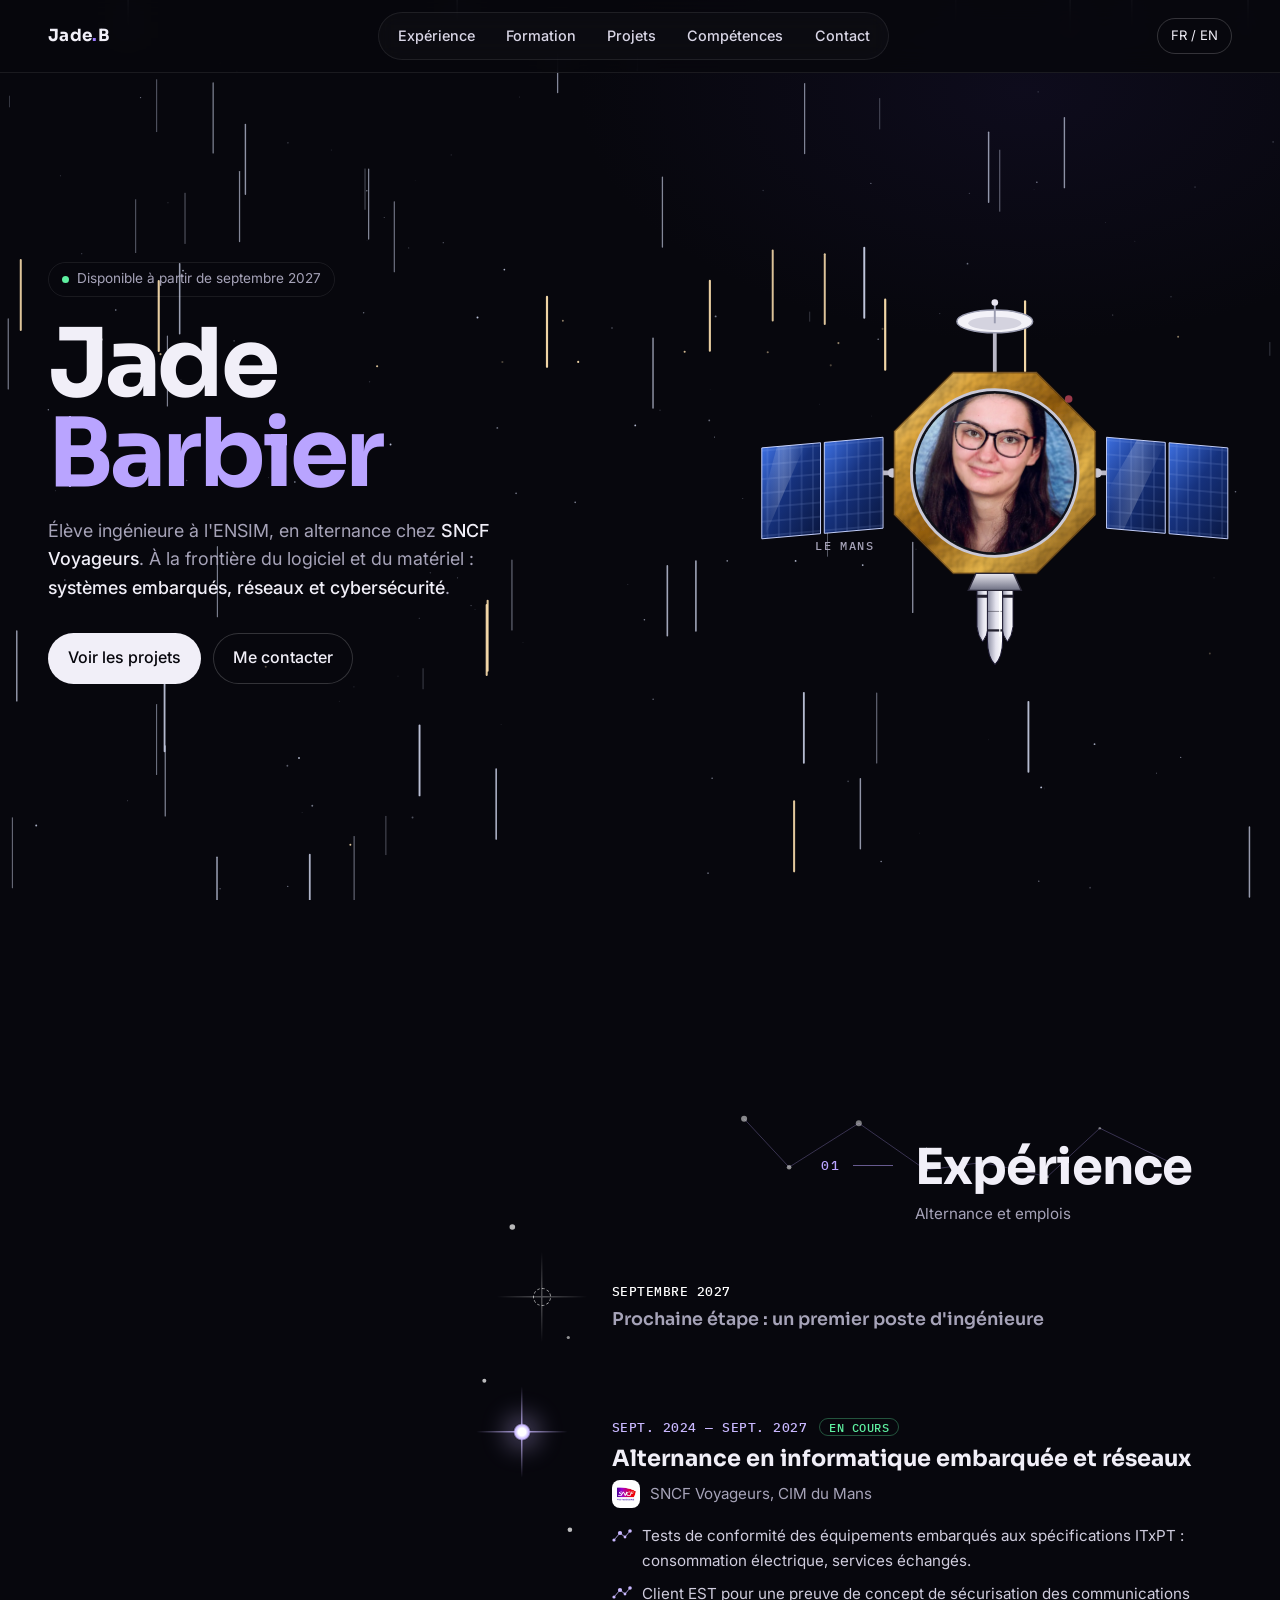
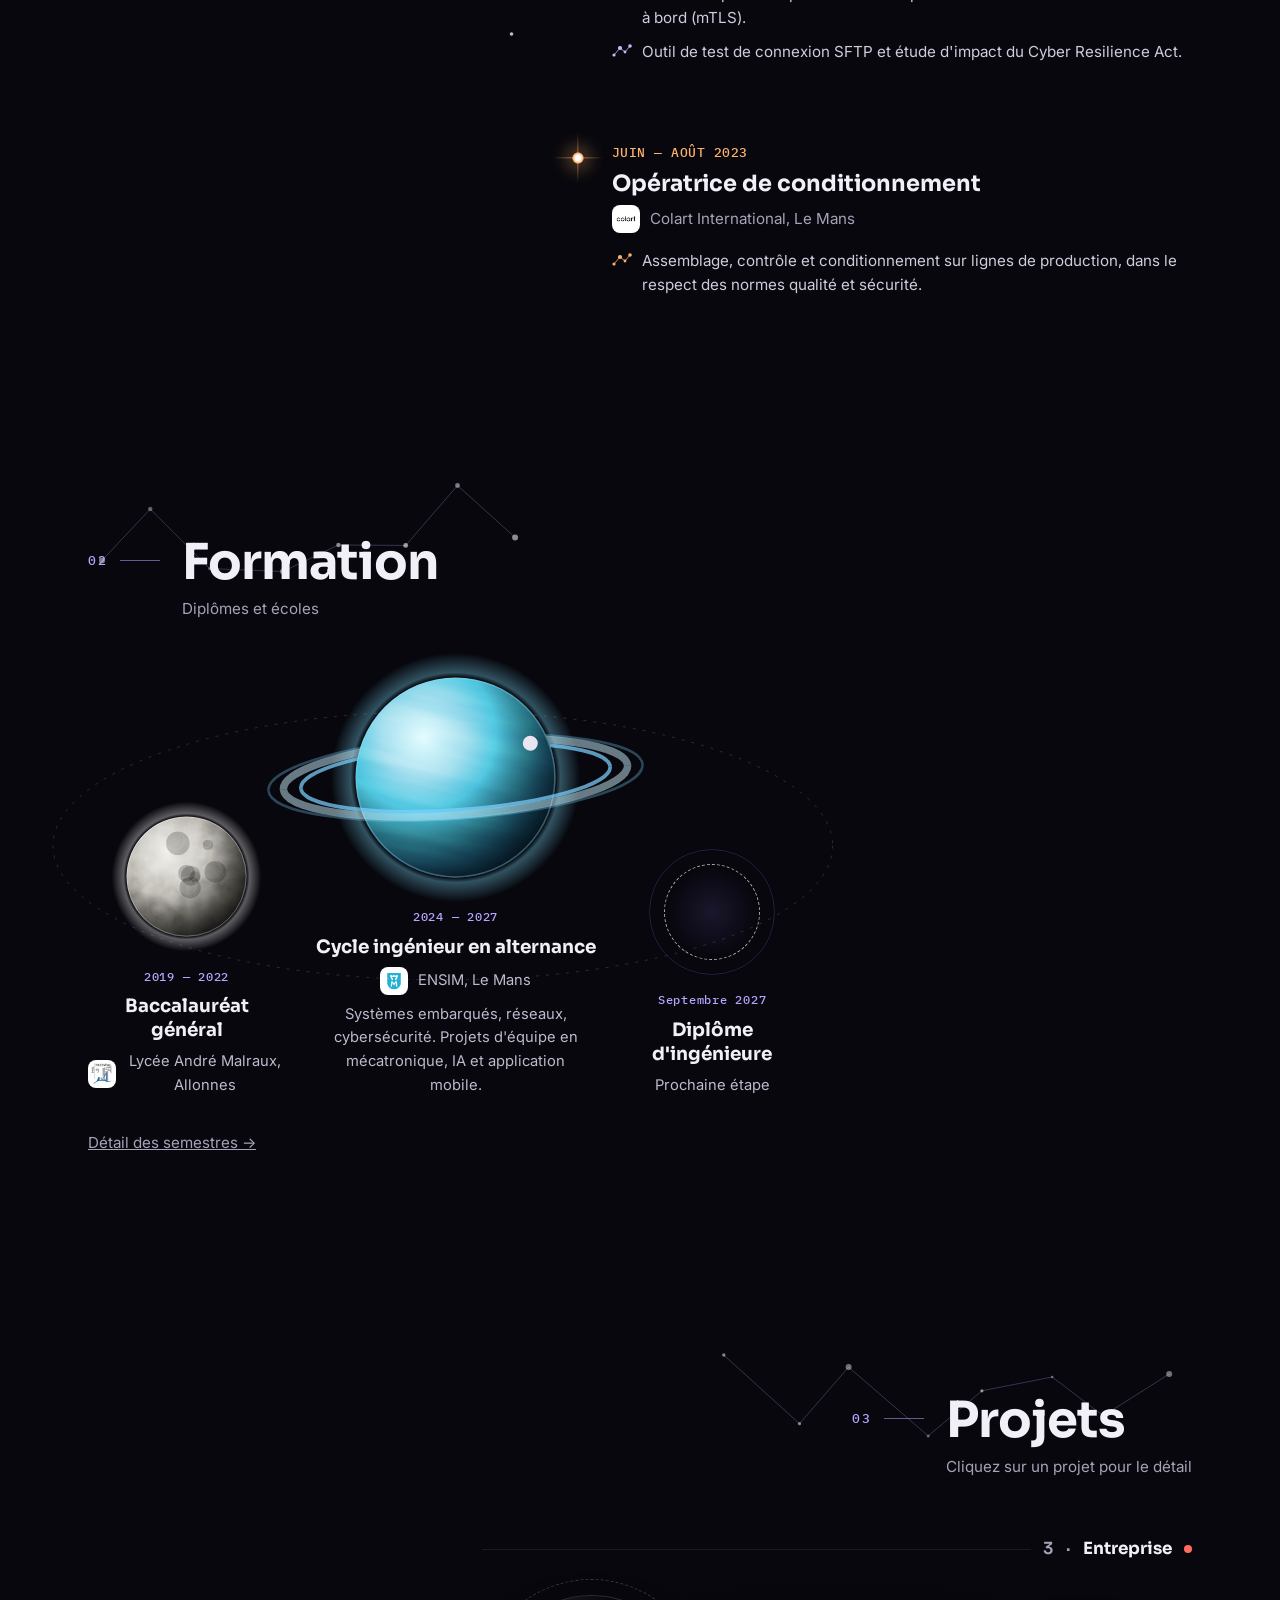
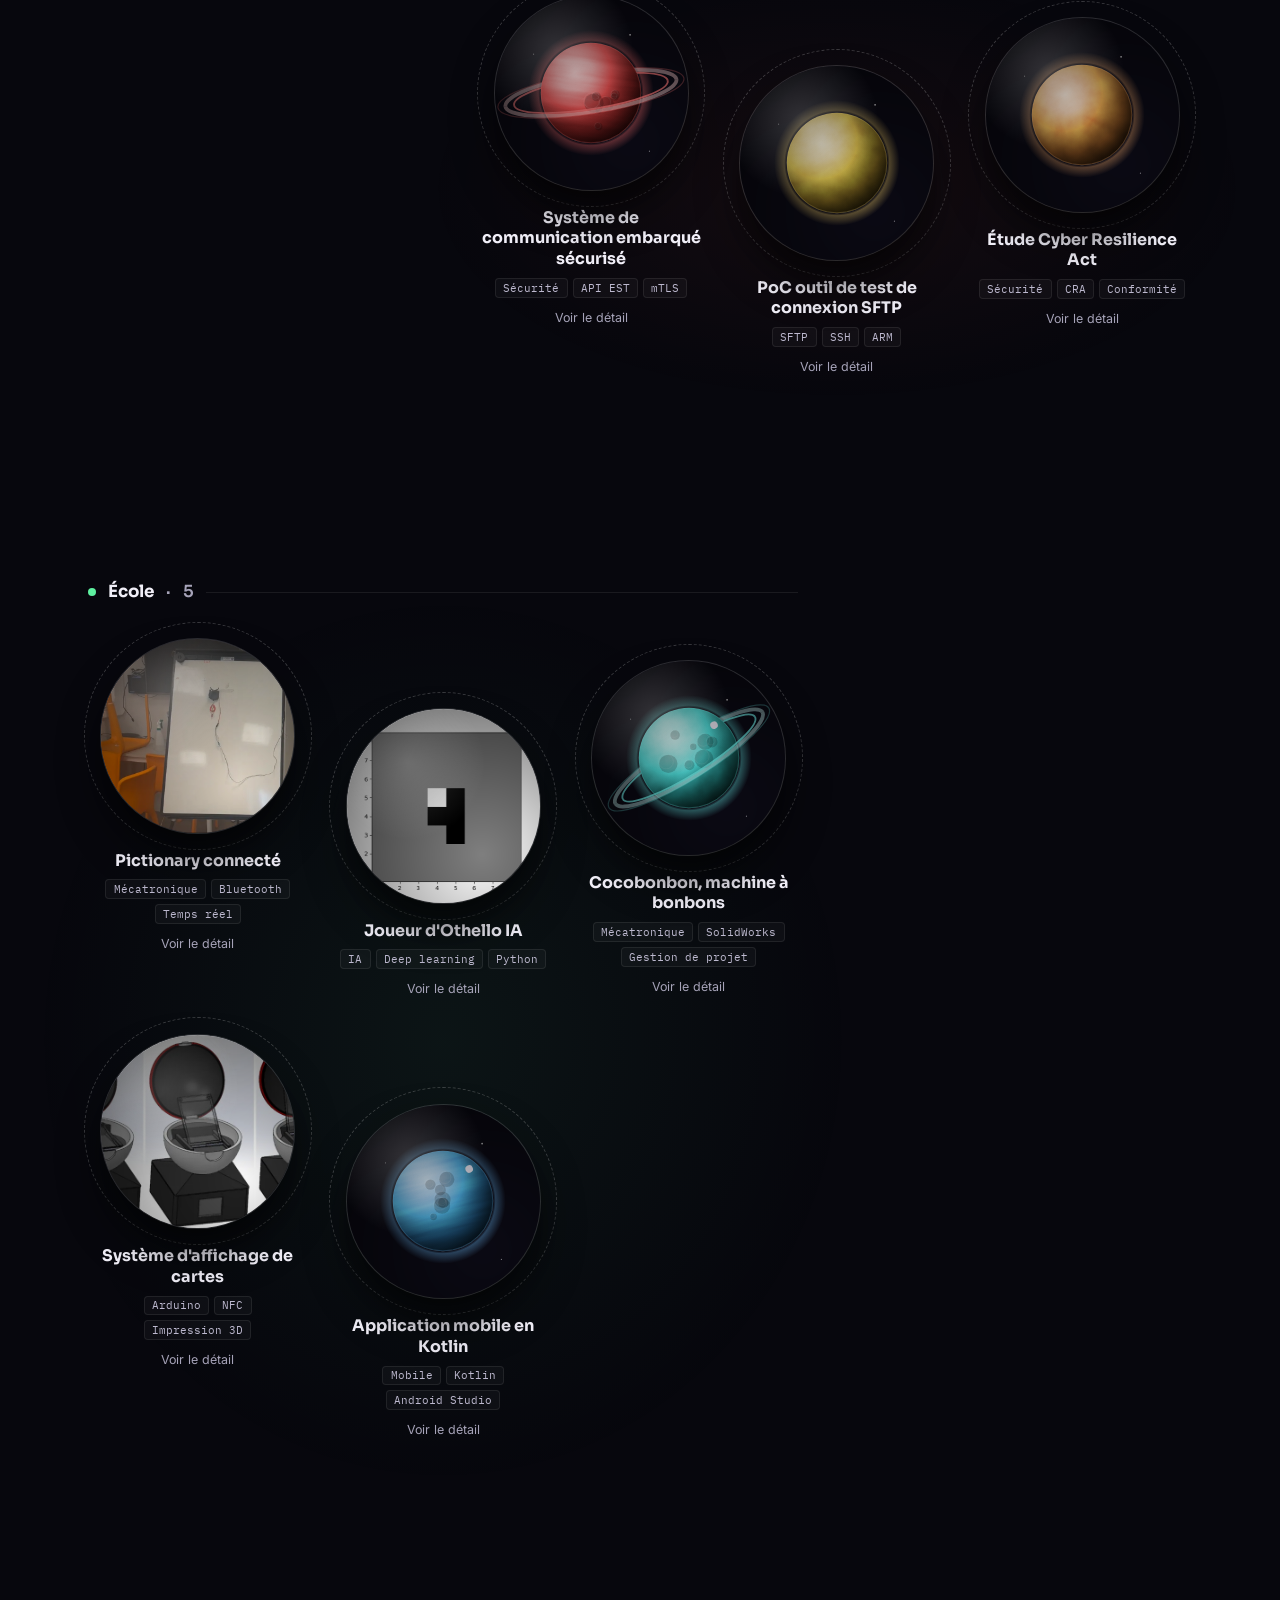
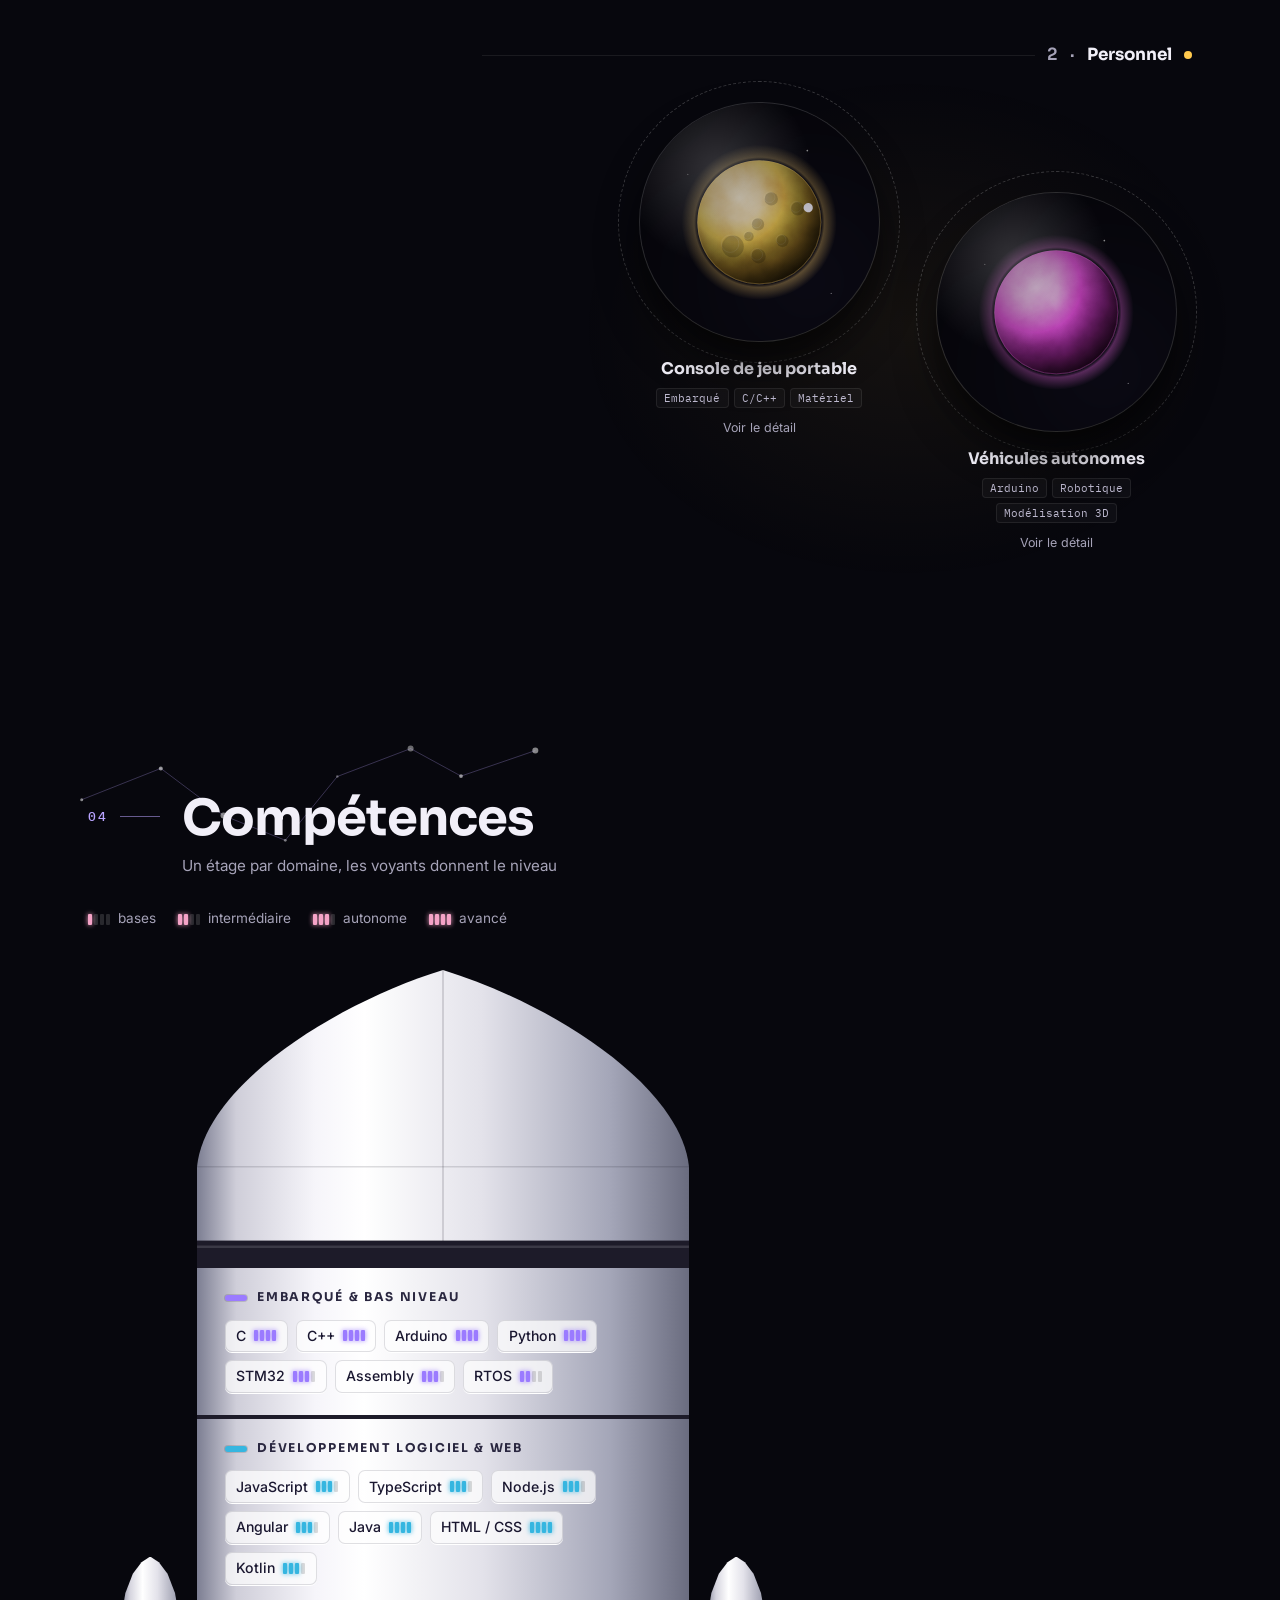
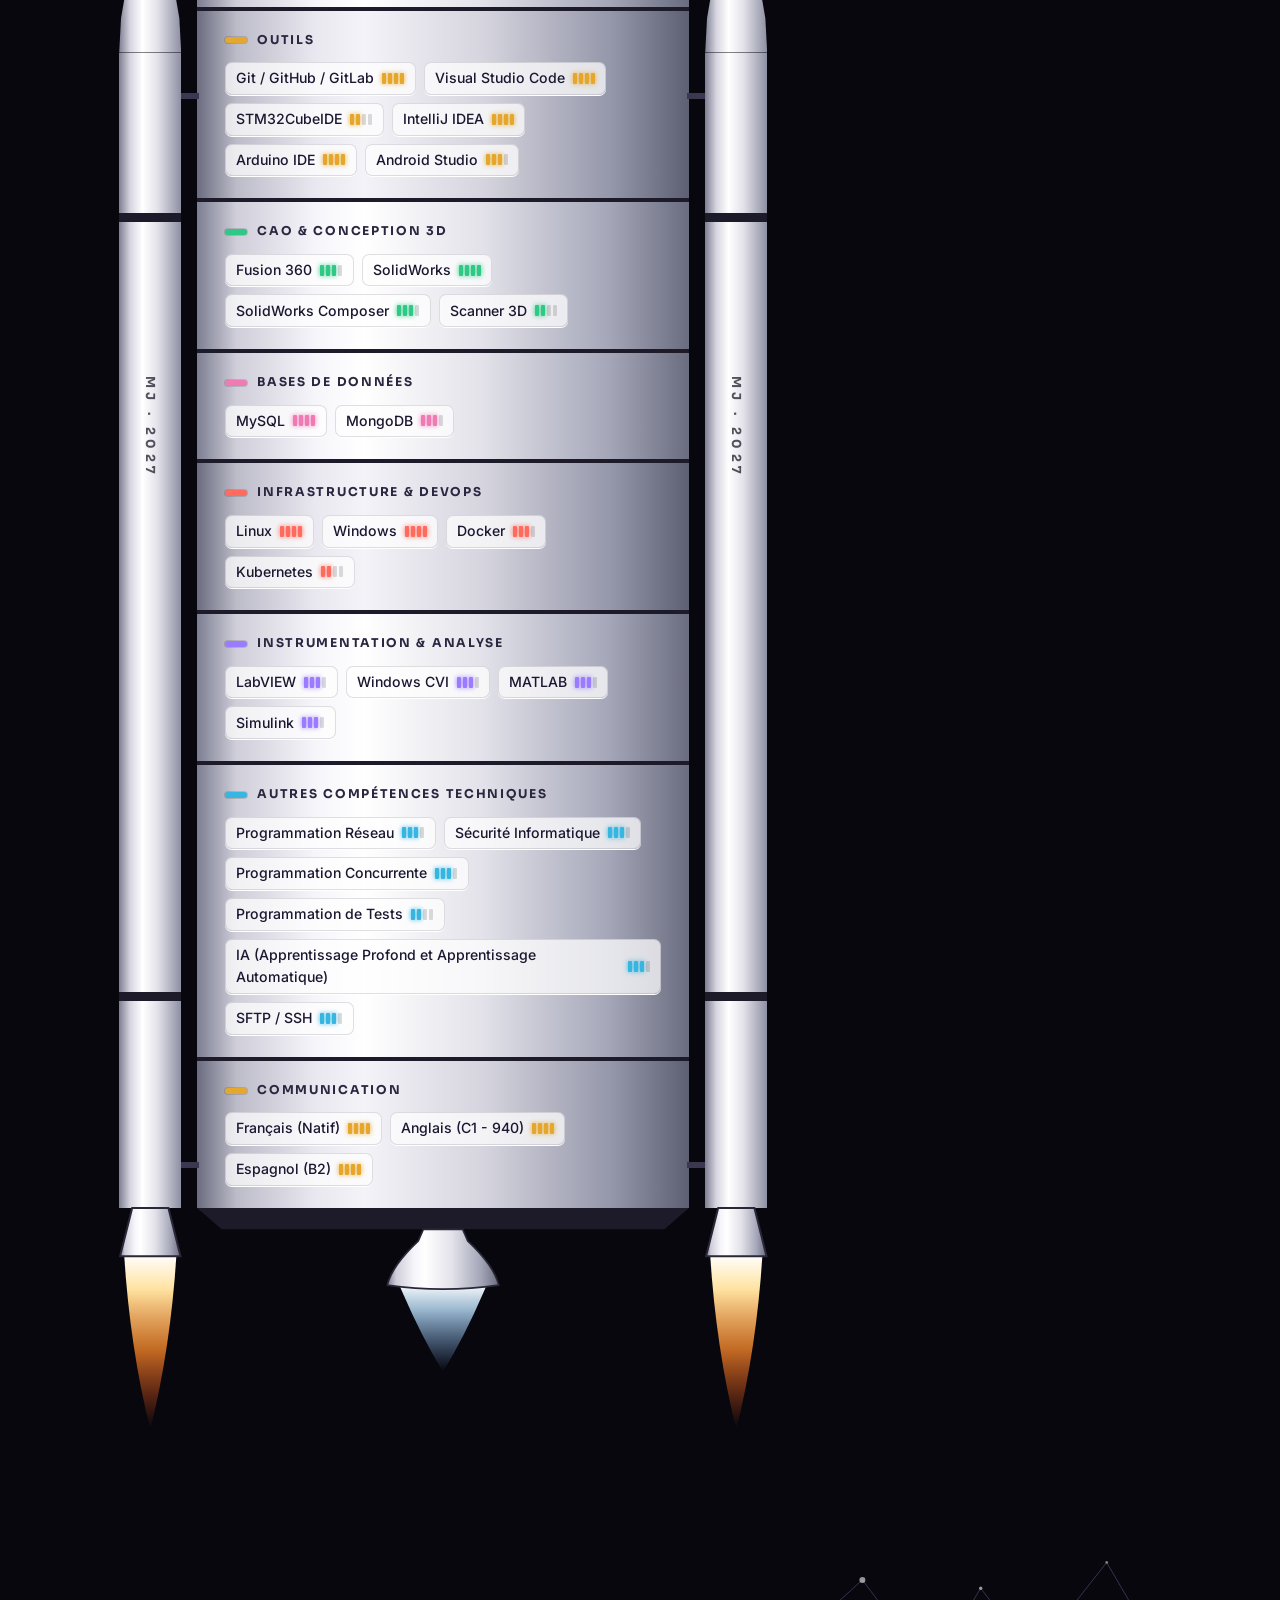
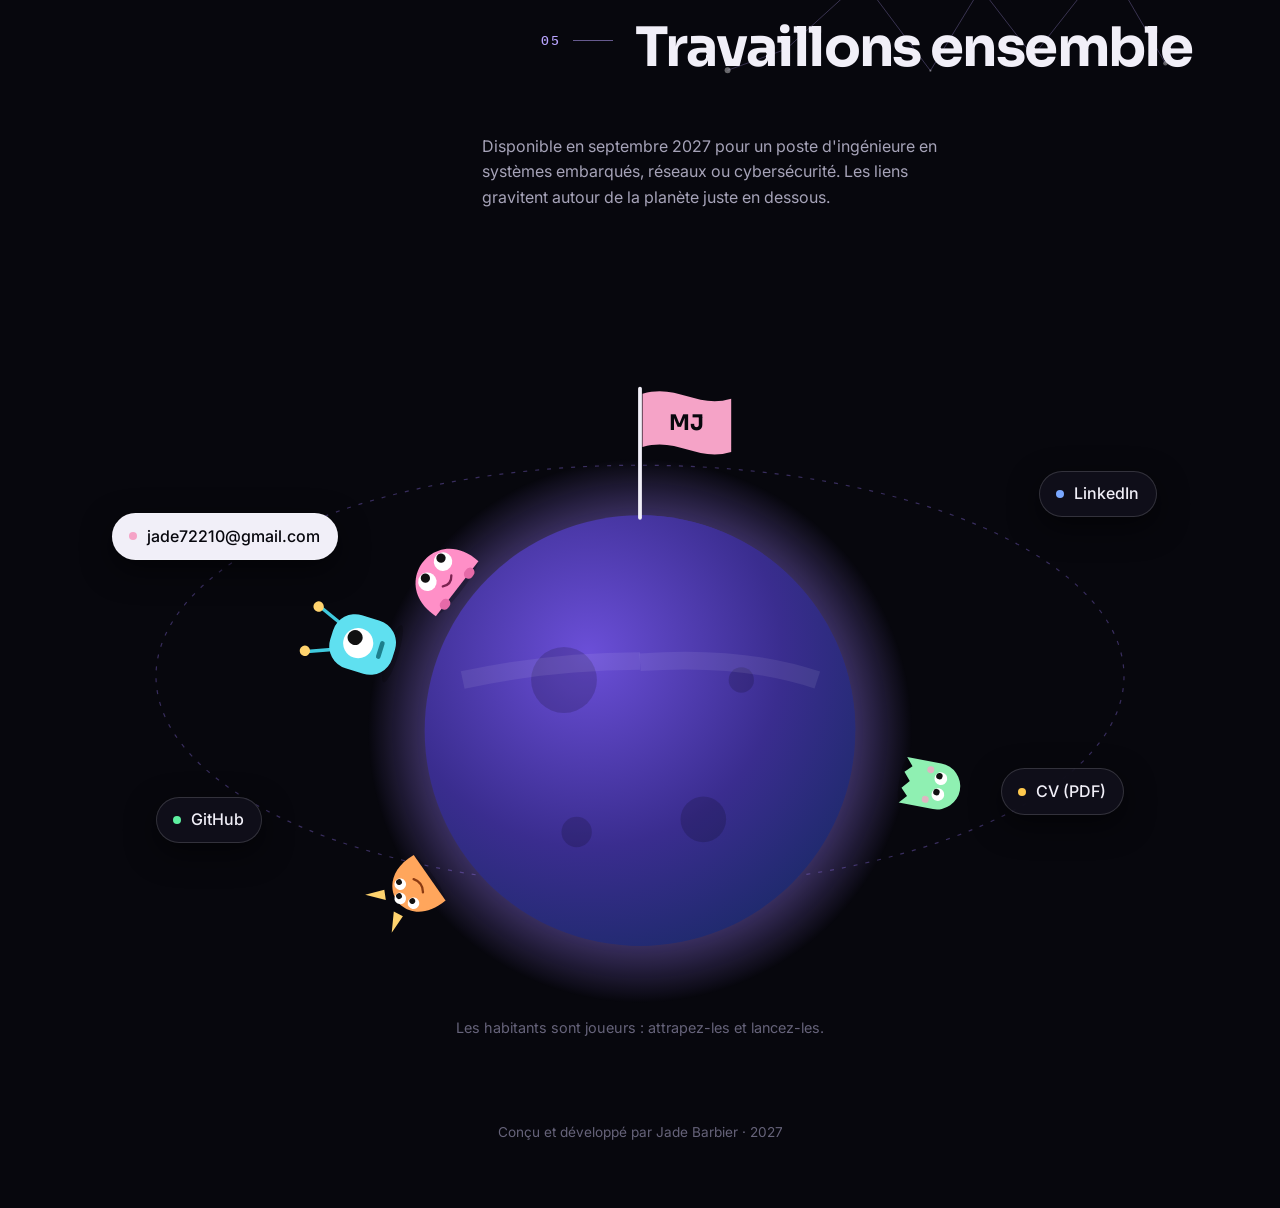
==== commit e6bbd1b0: "Maquette fusee : photo dans un satellite redessine, experience dans l'ordre (2027 en haut), style pl" ====
--- a/maquette/fusee.html
+++ b/maquette/fusee.html
@@ -6,7 +6,7 @@
 <title>Jade Barbier · Portfolio</title>
 <link rel="preconnect" href="https://fonts.googleapis.com">
 <link rel="preconnect" href="https://fonts.gstatic.com" crossorigin>
-<link href="https://fonts.googleapis.com/css2?family=Sora:wght@400;600;700;800&family=Inter:wght@400;500;600&display=swap" rel="stylesheet">
+<link href="https://fonts.googleapis.com/css2?family=Sora:wght@400;600;700;800&family=Inter:wght@400;500;600&family=IBM+Plex+Mono:wght@400;500&display=swap" rel="stylesheet">
 <style>
 :root{
   --bg:#07070d; --line:#ffffff14; --ink:#f1eff8; --mute:#a6a3b8; --dim:#66637a;
@@ -58,30 +58,37 @@
 
 /* titres : grand numéro en creux, constellation qui se dessine derrière */
 .sec-h{position:relative;display:flex;align-items:center;gap:22px;margin:0 0 56px;padding-top:40px}
-.sec-h .num{font:800 clamp(4rem,8vw,6.4rem)/.78 Sora;letter-spacing:-.04em;color:transparent;-webkit-text-stroke:1.2px #b9a4ff99;background:linear-gradient(180deg,#9b7bff33,transparent 80%);-webkit-background-clip:text;background-clip:text}
+.sec-h .num{font:500 .82rem 'IBM Plex Mono',monospace;letter-spacing:.14em;color:#b9a4ff;display:flex;align-items:center;gap:12px;align-self:flex-start;margin-top:14px}
+.sec-h .num::after{content:"";width:40px;height:1px;background:#b9a4ff88}
 .sec-h h2{font-size:clamp(2.1rem,4.2vw,3.1rem);line-height:1;margin:0;letter-spacing:-.02em}
 .sec-h p{margin:10px 0 0;color:var(--mute);font-size:.95rem}
 .const{position:absolute;left:-30px;top:-30px;width:520px;height:150px;z-index:-1;pointer-events:none;overflow:visible}
-.const path{fill:none;stroke:#b9a4ff;stroke-opacity:.5;stroke-width:1;stroke-dasharray:1;stroke-dashoffset:1;transition:stroke-dashoffset 2s ease .2s}
+.const path{fill:none;stroke:#b9a4ff;stroke-opacity:.28;stroke-width:1;stroke-dasharray:1;stroke-dashoffset:1;transition:stroke-dashoffset 2s ease .2s}
 .const circle{fill:#fff;opacity:0;transition:opacity .5s;transition-delay:calc(.3s + var(--i) * .16s)}
-.const circle.big{filter:drop-shadow(0 0 4px #c9b8ff)}
+.const circle.big{opacity:.8}
 .sec-h.in .const path{stroke-dashoffset:0}
-.sec-h.in .const circle{opacity:var(--o,.9)}
+.sec-h.in .const circle{opacity:calc(var(--o,.9) * .6)}
 .blk.r .sec-h{justify-content:flex-end}
 .blk.r .const{left:auto;right:-30px}
 
 /* profil */
 .hero{display:grid;grid-template-columns:60% 40%;align-items:center;min-height:calc(100vh - 70px);padding:10px 0 40px;margin:0!important;width:100%}
 .pill{display:inline-flex;align-items:center;gap:8px;font-size:.85rem;color:var(--mute);border:1px solid var(--line);border-radius:999px;padding:.35rem .8rem}
-.pill::before{content:"";width:7px;height:7px;border-radius:50%;background:var(--ok);box-shadow:0 0 10px var(--ok)}
+.pill::before{content:"";width:7px;height:7px;border-radius:50%;background:var(--ok)}
 .hero h1{font-size:clamp(3rem,7.4vw,6.2rem);line-height:.95;letter-spacing:-.04em;margin:22px 0 18px}
-.hero h1 span{background:linear-gradient(90deg,var(--vio),var(--rose));-webkit-background-clip:text;background-clip:text;color:transparent}
+.hero h1 span{color:#b9a4ff}
 .lead{font-size:1.12rem;color:var(--mute);max-width:46ch;margin:0}
 .lead b{color:var(--ink);font-weight:500}
 .ctas{display:flex;flex-wrap:wrap;gap:12px;margin-top:30px}
 .btn{position:relative;display:inline-flex;align-items:center;gap:8px;text-decoration:none;font-weight:500;padding:.8rem 1.25rem;border-radius:999px;background:var(--ink);color:var(--bg);transition:transform .2s}
 .btn.o{background:none;color:var(--ink);box-shadow:inset 0 0 0 1px #ffffff2e}
 .btn:hover{transform:translateY(-2px)}
+.sat{position:relative;justify-self:center;width:min(100%,520px);aspect-ratio:500/380;animation:drift 11s ease-in-out infinite}
+.sat > svg{position:absolute;inset:0;width:100%;height:100%;overflow:visible;animation:tilt 16s ease-in-out infinite}
+.sat .lens{position:absolute;left:50%;top:50%;width:33.6%;aspect-ratio:1;transform:translate(-50%,-50%);border-radius:50%;overflow:hidden;box-shadow:inset 0 0 20px #000,0 0 0 2px #0006}
+.sat .lens img{width:100%;height:100%;object-fit:cover}
+.sat .lens::after{content:"";position:absolute;inset:0;border-radius:50%;background:linear-gradient(140deg,#ffffff38 0 14%,transparent 30%),radial-gradient(circle,transparent 64%,#0007)}
+.sat small{position:absolute;left:12%;top:68%;font:500 .72rem 'IBM Plex Mono',monospace;letter-spacing:.12em;text-transform:uppercase;color:var(--mute)}
 .photo{position:relative;justify-self:center;width:min(100%,330px);margin:0}
 /* le pas de tir sous la photo : la fusée part d'ici */
 .photo .pad{position:absolute;left:50%;top:100%;width:70px;height:8px;margin:6px 0 0 -35px;border-radius:50%;background:radial-gradient(closest-side,#ffb26b99,transparent);filter:blur(1px)}
@@ -103,7 +110,7 @@
 .star.small::before{transform:scale(.55)}.star.small::after{transform:scale(.7)}
 .star.ghost::after{background:none;border:1.5px dashed #ffffffaa;box-shadow:none}.star.ghost::before{opacity:.3}
 @keyframes twinkle{50%{transform:scale(.8) rotate(10deg);opacity:.6}}
-.leg .when{display:flex;flex-wrap:wrap;align-items:center;gap:6px 12px;font-size:.85rem;color:var(--c);font-weight:600;letter-spacing:.02em}
+.leg .when{display:flex;flex-wrap:wrap;align-items:center;gap:6px 12px;font:500 .8rem 'IBM Plex Mono',monospace;color:var(--c);letter-spacing:.04em;text-transform:uppercase}
 .leg .when em{font-style:normal;font-size:.75rem;color:var(--ok);border:1px solid #5ef0a055;border-radius:999px;padding:.05rem .55rem;font-weight:500}
 .leg h3{font-size:1.4rem;line-height:1.25;margin:8px 0 8px}
 .where{display:flex;align-items:center;gap:10px;color:var(--mute);font-size:.95rem;margin:0}
@@ -114,7 +121,7 @@
 .leg li::before{content:"";position:absolute;left:0;top:.3em;width:20px;height:14px;background:var(--c);filter:drop-shadow(0 0 3px var(--c));
   -webkit-mask:url("data:image/svg+xml,%3Csvg xmlns='http://www.w3.org/2000/svg' viewBox='0 0 20 14'%3E%3Cpath d='M2 11 L8 4 L13 8 L18 2' fill='none' stroke='%23000' stroke-width='.8'/%3E%3Ccircle cx='2' cy='11' r='1.6'/%3E%3Ccircle cx='8' cy='4' r='2.1'/%3E%3Ccircle cx='13' cy='8' r='1.4'/%3E%3Ccircle cx='18' cy='2' r='1.8'/%3E%3C/svg%3E") center/contain no-repeat;
           mask:url("data:image/svg+xml,%3Csvg xmlns='http://www.w3.org/2000/svg' viewBox='0 0 20 14'%3E%3Cpath d='M2 11 L8 4 L13 8 L18 2' fill='none' stroke='%23000' stroke-width='.8'/%3E%3Ccircle cx='2' cy='11' r='1.6'/%3E%3Ccircle cx='8' cy='4' r='2.1'/%3E%3Ccircle cx='13' cy='8' r='1.4'/%3E%3Ccircle cx='18' cy='2' r='1.8'/%3E%3C/svg%3E") center/contain no-repeat}
-.leg li:nth-child(2)::before{transform:scaleX(-1) rotate(8deg)}.leg li:nth-child(3)::before{transform:scaleY(-1)}
+
 .leg.next h3{font-size:1.1rem;color:var(--mute);font-weight:600}
 
 /* formation : planètes sur une même orbite */
@@ -126,7 +133,7 @@
 .pv > svg{position:absolute;inset:-43.75%;width:187.5%;height:187.5%;overflow:visible}
 .pv.goal{border-radius:50%;border:1.5px dashed #ffffffaa;background:radial-gradient(circle,#9b7bff22,transparent 70%)}
 .pv.goal::after{content:"";position:absolute;inset:-16px;border-radius:50%;border:1px solid #9b7bff33;animation:spin 30s linear infinite}
-.body .yr{font-size:.82rem;color:var(--vio);font-weight:600;letter-spacing:.04em}
+.body .yr{font:500 .78rem 'IBM Plex Mono',monospace;color:#b9a4ff;letter-spacing:.06em}
 .body h3{font-size:1.15rem;margin:6px 0 8px;line-height:1.3}
 .body .where{justify-content:center}
 .body p{color:#bdbacd;font-size:.92rem;margin:8px auto 0;max-width:30ch}
@@ -135,18 +142,18 @@
 /* projets : des amas de planètes-photos, mots-clés visibles, détails au clic */
 .grp{display:flex;align-items:center;gap:12px;font-size:1.05rem;margin:0 0 34px;color:var(--mute);font-weight:600}
 .grp b{color:var(--ink)}
-.grp i{width:16px;height:16px;border-radius:50%;background:radial-gradient(circle at 34% 30%,#fff,var(--c) 45%,#000);box-shadow:0 0 14px var(--c)}
+.grp i{width:8px;height:8px;border-radius:50%;background:var(--c)}
 .grp::after{content:"";flex:1;height:1px;background:var(--line)}
 .blk.r .grp{flex-direction:row-reverse}
 .cluster{position:relative;display:grid;grid-template-columns:repeat(3,minmax(0,1fr));gap:34px 26px;align-items:start}
-.cluster::before{content:"";position:absolute;inset:-6% -8%;z-index:-1;border-radius:50%;background:radial-gradient(closest-side,color-mix(in srgb,var(--c) 14%,transparent),transparent);pointer-events:none}
+.cluster::before{content:"";position:absolute;inset:-6% -8%;z-index:-1;border-radius:50%;background:radial-gradient(closest-side,color-mix(in srgb,var(--c) 6%,transparent),transparent);pointer-events:none}
 .cluster.two{grid-template-columns:repeat(2,minmax(0,1fr));width:80%;margin-left:auto}
 .blk.l .cluster.two{margin-left:0}
 .pj{all:unset;box-sizing:border-box;display:block;cursor:pointer;text-align:center}
 .pj:nth-child(3n+2){margin-top:70px}.pj:nth-child(3n){margin-top:22px}
 .cluster.two .pj:nth-child(2){margin-top:90px}
 .pj .ball{position:relative;width:var(--sz,88%);aspect-ratio:1;margin:0 auto;border-radius:50%;overflow:hidden;transition:transform .5s cubic-bezier(.3,1.5,.5,1),box-shadow .4s;
-  box-shadow:0 0 0 2px #ffffff22,0 0 40px color-mix(in srgb,var(--c) 30%,transparent),0 24px 40px #000a;background:radial-gradient(1px 1px at 20% 30%,#fff9,transparent),radial-gradient(1.3px 1.3px at 70% 20%,#fff,transparent),radial-gradient(1px 1px at 80% 80%,#fff8,transparent),#0b0a14}
+  box-shadow:0 0 0 1px #ffffff26,0 24px 40px #000a;background:radial-gradient(1px 1px at 20% 30%,#fff9,transparent),radial-gradient(1.3px 1.3px at 70% 20%,#fff,transparent),radial-gradient(1px 1px at 80% 80%,#fff8,transparent),#0b0a14}
 .pj:nth-child(4n+2) .ball{--sz:74%}.pj:nth-child(4n+3) .ball{--sz:96%}
 .pj .ball img{width:100%;height:100%;object-fit:cover}
 .pj .ball::after{content:"";position:absolute;inset:0;border-radius:50%;background:radial-gradient(circle at 32% 28%,#ffffff2e,transparent 40%),radial-gradient(circle at 70% 75%,#0000,#0008 80%);pointer-events:none}
@@ -159,7 +166,7 @@
 .pj:focus-visible{outline:2px solid var(--vio);outline-offset:8px;border-radius:16px}
 .pj h4{font-size:1rem;line-height:1.3;margin:18px 0 8px;color:var(--ink)}
 .pj .kw{display:flex;flex-wrap:wrap;justify-content:center;gap:5px}
-.pj .kw span{font-size:.72rem;color:#d9d6e6;padding:.12rem .5rem;border-radius:999px;background:color-mix(in srgb,var(--c) 18%,transparent);border:1px solid color-mix(in srgb,var(--c) 40%,transparent)}
+.pj .kw span{font:400 .7rem 'IBM Plex Mono',monospace;color:#bdb9cf;padding:.12rem .45rem;border-radius:4px;background:#ffffff08;border:1px solid #ffffff14}
 .pj .more-i{display:inline-block;margin-top:10px;font-size:.78rem;color:var(--mute)}
 .pj:hover .more-i{color:var(--ink)}
 /* fiche projet */
@@ -220,7 +227,7 @@
 .orbitwrap > svg.ring ellipse{fill:none;stroke:#9b7bff55;stroke-width:1.2;stroke-dasharray:4 8}
 .link{position:absolute;z-index:5;display:inline-flex;align-items:center;gap:10px;text-decoration:none;padding:.65rem 1.1rem .65rem .7rem;border-radius:999px;background:#12111dcc;backdrop-filter:blur(8px);box-shadow:inset 0 0 0 1px #ffffff26,0 10px 30px #0008;font-weight:500;transition:transform .25s,box-shadow .25s;animation:drift 8s ease-in-out infinite}
 .link:hover{transform:scale(1.05);box-shadow:inset 0 0 0 1px #c9b8ff,0 0 30px #9b7bff55}
-.link i{width:30px;height:30px;border-radius:50%;flex:none;background:radial-gradient(circle at 34% 30%,#fff,var(--c) 45%,#000 110%);box-shadow:0 0 14px var(--c)}
+.link i{width:8px;height:8px;border-radius:50%;flex:none;background:var(--c);margin-left:6px}
 .link.mail{left:2%;top:30%;--c:#f5a3c7;background:var(--ink);color:var(--bg)}
 .link.li{right:3%;top:24%;--c:#7aa8ff;animation-delay:-2s}
 .link.gh{left:6%;top:70%;--c:#5ef0a0;animation-delay:-4s}
@@ -259,7 +266,7 @@
   .blk,.blk.l,.blk.r{width:auto;margin:120px 0 0 24px}
   .blk.r .sec-h{justify-content:flex-start}.blk.r .const{left:-30px;right:auto}.blk.r .grp{flex-direction:row}
   .hero{grid-template-columns:1fr;min-height:0;padding-top:10px}
-  .photo{order:-1;width:min(64%,260px);justify-self:center;margin-bottom:40px}
+  .sat{order:-1;width:min(100%,380px);justify-self:center;margin-bottom:30px}
   .trip{padding-left:70px;gap:60px}
   .sys{grid-template-columns:1fr;gap:46px}.sys > svg{display:none}
   .cluster,.cluster.two{grid-template-columns:repeat(2,minmax(0,1fr));width:auto;gap:30px 18px}.pj:nth-child(n){margin-top:0}.pj:nth-child(even){margin-top:50px}.blk.r .grp{flex-direction:row}
@@ -273,7 +280,7 @@
 @media (prefers-reduced-motion:reduce){
   html{scroll-behavior:auto}
   .reveal{opacity:1;transform:none;transition:none}
-  .pv,.link,.star::before,#rocket .flame,.ariane .fl{animation:none}
+.sat,.sat > svg,.pv,.link,.star::before,#rocket .flame,.ariane .fl{animation:none}
 }
 </style>
 </head>
@@ -310,7 +317,7 @@
     </g>
   </svg>
 
-<!-- profil : la fusée décolle depuis la photo -->
+<!-- profil : la photo est dans le hublot du satellite, la fusée en part -->
   <section class="blk l hero" id="profil" data-free="#station">
     <div>
       <span class="pill reveal">Disponible à partir de septembre 2027</span>
@@ -318,7 +325,36 @@
       <p class="lead reveal" style="--d:.16s">Élève ingénieure à l'ENSIM, en alternance chez <b>SNCF Voyageurs</b>. À la frontière du logiciel et du matériel : <b>systèmes embarqués, réseaux et cybersécurité</b>.</p>
       <div class="ctas reveal" style="--d:.24s"><a class="btn" href="#projets">Voir les projets</a><a class="btn o" href="#contact">Me contacter</a></div>
     </div>
-    <figure class="photo" id="station"><svg class="orbits" viewBox="-200 -160 400 320" aria-hidden="true"><ellipse rx="190" ry="54" transform="rotate(-16)"/><ellipse rx="160" ry="120" transform="rotate(24)" opacity=".7"/><circle r="6" fill="#ffb26b" style="filter:drop-shadow(0 0 6px #ffb26b)"><animateMotion dur="16s" repeatCount="indefinite" path="M-190,0 A190,54 0 1 1 190,0 A190,54 0 1 1 -190,0" transform="rotate(-16)"/></circle><g transform="rotate(24)"><circle r="4" fill="#9fd8ff"><animateMotion dur="11s" repeatCount="indefinite" path="M160,0 A160,120 0 1 1 -160,0 A160,120 0 1 1 160,0"/></circle></g><g transform="rotate(-16)"><circle r="9" fill="url(#hp)"><animateMotion dur="24s" repeatCount="indefinite" path="M190,0 A190,54 0 1 1 -190,0 A190,54 0 1 1 190,0"/></circle></g><defs><radialGradient id="hp" cx="34%" cy="30%"><stop offset="0" stop-color="#ffe3f0"/><stop offset=".5" stop-color="#f07ab4"/><stop offset="1" stop-color="#3f0f2a"/></radialGradient></defs></svg><img src="assets/jade.webp" alt="Portrait de Jade Barbier"><small>Le Mans</small><span class="pad" aria-hidden="true"></span></figure>
+    <div class="sat" id="station">
+      <svg viewBox="-250 -190 500 380" aria-hidden="true"><defs>
+        <linearGradient id="sg" x1="0" y1="0" x2="1" y2="1"><stop offset="0" stop-color="#fff0bd"/><stop offset=".22" stop-color="#e9b44a"/><stop offset=".48" stop-color="#9c6716"/><stop offset=".7" stop-color="#f0c45c"/><stop offset="1" stop-color="#6e4209"/></linearGradient>
+        <filter id="foil" x="-5%" y="-5%" width="110%" height="110%"><feTurbulence type="fractalNoise" baseFrequency=".05" numOctaves="3" seed="6" result="t"/><feDiffuseLighting in="t" surfaceScale="2.4" lighting-color="#fff6dc" result="l"><feDistantLight azimuth="225" elevation="48"/></feDiffuseLighting><feComposite in="l" in2="SourceGraphic" operator="in" result="c"/><feBlend in="c" in2="SourceGraphic" mode="multiply"/></filter>
+        <linearGradient id="cellg" x1="0" y1="0" x2="1" y2="1"><stop offset="0" stop-color="#3d6fe0"/><stop offset=".45" stop-color="#16327e"/><stop offset="1" stop-color="#0a1740"/></linearGradient>
+        <pattern id="cells" width="12" height="15" patternUnits="userSpaceOnUse"><rect width="12" height="15" fill="none" stroke="#a9c0ff" stroke-opacity=".35" stroke-width=".7"/></pattern>
+        <linearGradient id="gloss" x1="0" y1="0" x2="1" y2="0"><stop offset="0" stop-color="#fff" stop-opacity="0"/><stop offset=".5" stop-color="#fff" stop-opacity=".22"/><stop offset="1" stop-color="#fff" stop-opacity="0"/></linearGradient>
+        <linearGradient id="steel" x1="0" y1="0" x2="0" y2="1"><stop offset="0" stop-color="#e9e8f0"/><stop offset="1" stop-color="#6c6e82"/></linearGradient>
+      </defs>
+      <g class="wing l"><g transform="skewY(-5)">
+        <rect x="-246" y="-48" width="62" height="96" fill="url(#cellg)"/><rect x="-246" y="-48" width="62" height="96" fill="url(#cells)" stroke="#c9d4ff" stroke-width="1"/>
+        <rect x="-180" y="-48" width="62" height="96" fill="url(#cellg)"/><rect x="-180" y="-48" width="62" height="96" fill="url(#cells)" stroke="#c9d4ff" stroke-width="1"/>
+        <polygon points="-230,-48 -200,-48 -244,48 -246,48 -246,10" fill="url(#gloss)"/></g></g>
+      <g class="wing r"><g transform="skewY(5)">
+        <rect x="118" y="-48" width="62" height="96" fill="url(#cellg)"/><rect x="118" y="-48" width="62" height="96" fill="url(#cells)" stroke="#c9d4ff" stroke-width="1"/>
+        <rect x="184" y="-48" width="62" height="96" fill="url(#cellg)"/><rect x="184" y="-48" width="62" height="96" fill="url(#cells)" stroke="#c9d4ff" stroke-width="1"/>
+        <polygon points="150,-48 180,-48 136,48 118,48 118,10" fill="url(#gloss)"/></g></g>
+      <path d="M-118,0 H-104 M104,0 H118" stroke="#b9b8c6" stroke-width="5"/><circle cx="-108" cy="0" r="5" fill="#c9c8d6"/><circle cx="108" cy="0" r="5" fill="#c9c8d6"/>
+      <path d="M0,-106 V-150" stroke="#b9b8c6" stroke-width="4"/>
+      <ellipse cx="0" cy="-160" rx="40" ry="12" fill="#f3f2f8" stroke="#9a9cb0" stroke-width="1.5"/><ellipse cx="0" cy="-158" rx="28" ry="7" fill="#d4d3df"/><path d="M0,-158 V-178" stroke="#9a9cb0" stroke-width="2"/><circle cx="0" cy="-180" r="3.5" fill="#e9e6f2"/>
+      <polygon points="-44,-106 44,-106 106,-44 106,44 44,106 -44,106 -106,44 -106,-44" fill="url(#sg)" filter="url(#foil)"/>
+      <polygon points="-44,-106 44,-106 106,-44 106,44 44,106 -44,106 -106,44 -106,-44" fill="none" stroke="#5a3606" stroke-opacity=".6" stroke-width="2"/>
+      <circle r="88" fill="#1a1c26" stroke="#c9c8d6" stroke-width="3"/>
+      <g fill="#c9c8d6"><circle cx="82.0" cy="0.0" r="2"/><circle cx="71.0" cy="41.0" r="2"/><circle cx="41.0" cy="71.0" r="2"/><circle cx="-0.0" cy="82.0" r="2"/><circle cx="-41.0" cy="71.0" r="2"/><circle cx="-71.0" cy="41.0" r="2"/><circle cx="-82.0" cy="-0.0" r="2"/><circle cx="-71.0" cy="-41.0" r="2"/><circle cx="-41.0" cy="-71.0" r="2"/><circle cx="0.0" cy="-82.0" r="2"/><circle cx="41.0" cy="-71.0" r="2"/><circle cx="71.0" cy="-41.0" r="2"/></g>
+      <path d="M-20,106 L20,106 L28,124 L-28,124 Z" fill="url(#steel)" stroke="#2a2838" stroke-width="1.5"/>
+      <circle cx="78" cy="-78" r="4" fill="#ff5d73"><animate attributeName="opacity" values="1;.15;1" dur="1.8s" repeatCount="indefinite"/></circle>
+      </svg>
+      <div class="lens"><img src="assets/jade.webp" alt="Portrait de Jade Barbier"></div>
+      <small>Le Mans</small>
+    </div>
   </section>
 
   
@@ -327,6 +363,10 @@
     <div class="sec-h reveal"><span class="num">01</span><div><h2>Expérience</h2><p>Alternance et emplois</p></div></div>
     <div class="trip" id="trip">
       <svg aria-hidden="true"><path class="tl" id="tripL" pathLength="1"/><g id="tripDust"></g></svg>
+      <article class="leg next reveal" style="--x:60px;--c:#ffffff"><span class="star ghost"></span>
+        <div class="when">Septembre 2027</div>
+        <h3>Prochaine étape : un premier poste d'ingénieure</h3>
+      </article>
       <article class="leg reveal" style="--x:40px;--c:#c9b8ff"><span class="star"></span>
         <div class="when">Sept. 2024 — sept. 2027 <em>en cours</em></div>
         <h3>Alternance en informatique embarquée et réseaux</h3><p class="where"><img src="assets/sncf.webp" alt="">SNCF Voyageurs, CIM du Mans</p>
@@ -336,10 +376,6 @@
         <div class="when">Juin — août 2023</div>
         <h3>Opératrice de conditionnement</h3><p class="where"><img src="assets/colart.webp" alt="">Colart International, Le Mans</p>
         <ul><li>Assemblage, contrôle et conditionnement sur lignes de production, dans le respect des normes qualité et sécurité.</li></ul>
-      </article>
-      <article class="leg next reveal" style="--x:30px;--c:#ffffff"><span class="star ghost"></span>
-        <div class="when">Septembre 2027</div>
-        <h3>Prochaine étape : un premier poste d'ingénieure</h3>
       </article>
     </div>
   </section>
@@ -479,7 +515,7 @@
 // entre deux postes, quelques étoiles plus petites ; le trait se dessine au fil du défilement
 function trip(){const t=document.getElementById('trip');const st=[...t.querySelectorAll('.star')].map(s=>{const l=s.parentElement;return[l.offsetLeft+s.offsetLeft,l.offsetTop+s.offsetTop]});
   const sv=t.querySelector('svg');sv.setAttribute('viewBox',`0 0 ${t.offsetWidth} ${t.offsetHeight}`);
-  const r=rng(9);r();const pts=[[st[0][0]+30,st[0][1]-110],[st[0][0]-20,st[0][1]-60]];
+  const r=rng(9);r();const pts=[[st[0][0]-30,st[0][1]-70]];
   st.forEach((p,j)=>{pts.push(p);const q=st[j+1];if(q)[.3,.62].forEach((f,m)=>pts.push([p[0]+(q[0]-p[0])*f+(m?-1:1)*(28+r()*22),p[1]+(q[1]-p[1])*f]))});
   document.getElementById('tripL').setAttribute('d','M'+pts.map(p=>p.map(v=>v.toFixed(1)).join(',')).join(' L'));
   const main=new Set(st.map(p=>p.join(',')));
@@ -555,7 +591,7 @@
   requestAnimationFrame(sky)}
 
 // ---------- route de la fusée ----------
-// Elle décolle sous la photo, descend dans l'espace libre à côté de chaque bloc,
+// Elle part du satellite où est la photo, descend dans l'espace libre à côté de chaque bloc,
 // traverse dans l'intervalle entre deux blocs, puis se pose sur la planète des habitants.
 const page=document.getElementById('page'),route=document.getElementById('route'),trail=document.getElementById('trail'),rocket=document.getElementById('rocket'),stage=document.getElementById('stage');
 // position dans la page sans tenir compte des animations (transform)
@@ -571,7 +607,7 @@
   const blocks=[...document.querySelectorAll('.blk')].map(el=>{const b=rel(el);
     const x=mobile?10:el.dataset.free?st.x+st.w/2:el.classList.contains('l')?(b.x+b.w+W)/2:b.x/2;
     return{x,top:b.y,bot:b.y+b.h}});
-  let cx0=st.x+st.w/2,cy0=st.y+st.h+18;
+  let cx0=st.x+st.w/2,cy0=st.y+st.h*.9;
   let d=`M${cx0},${cy0}`;
   for(const bl of blocks){
     const top=Math.max(bl.top-10,cy0+10);
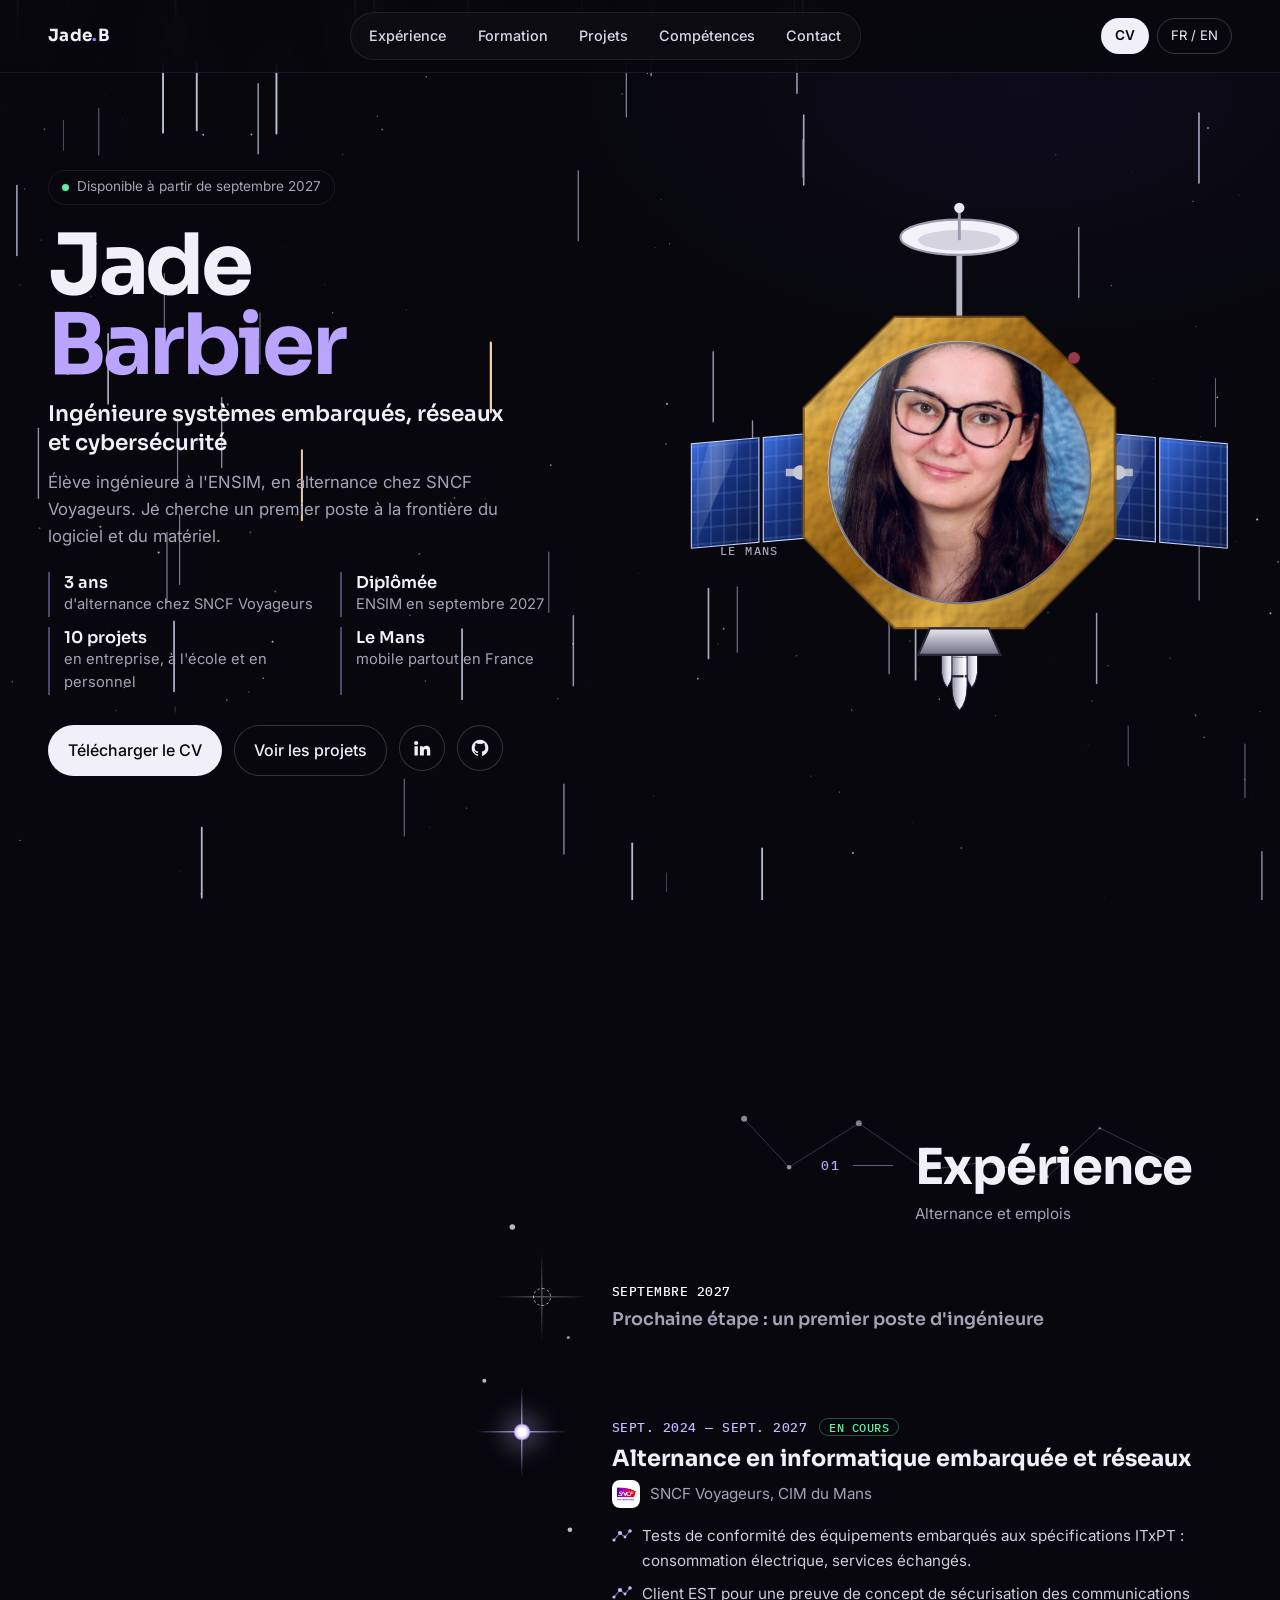
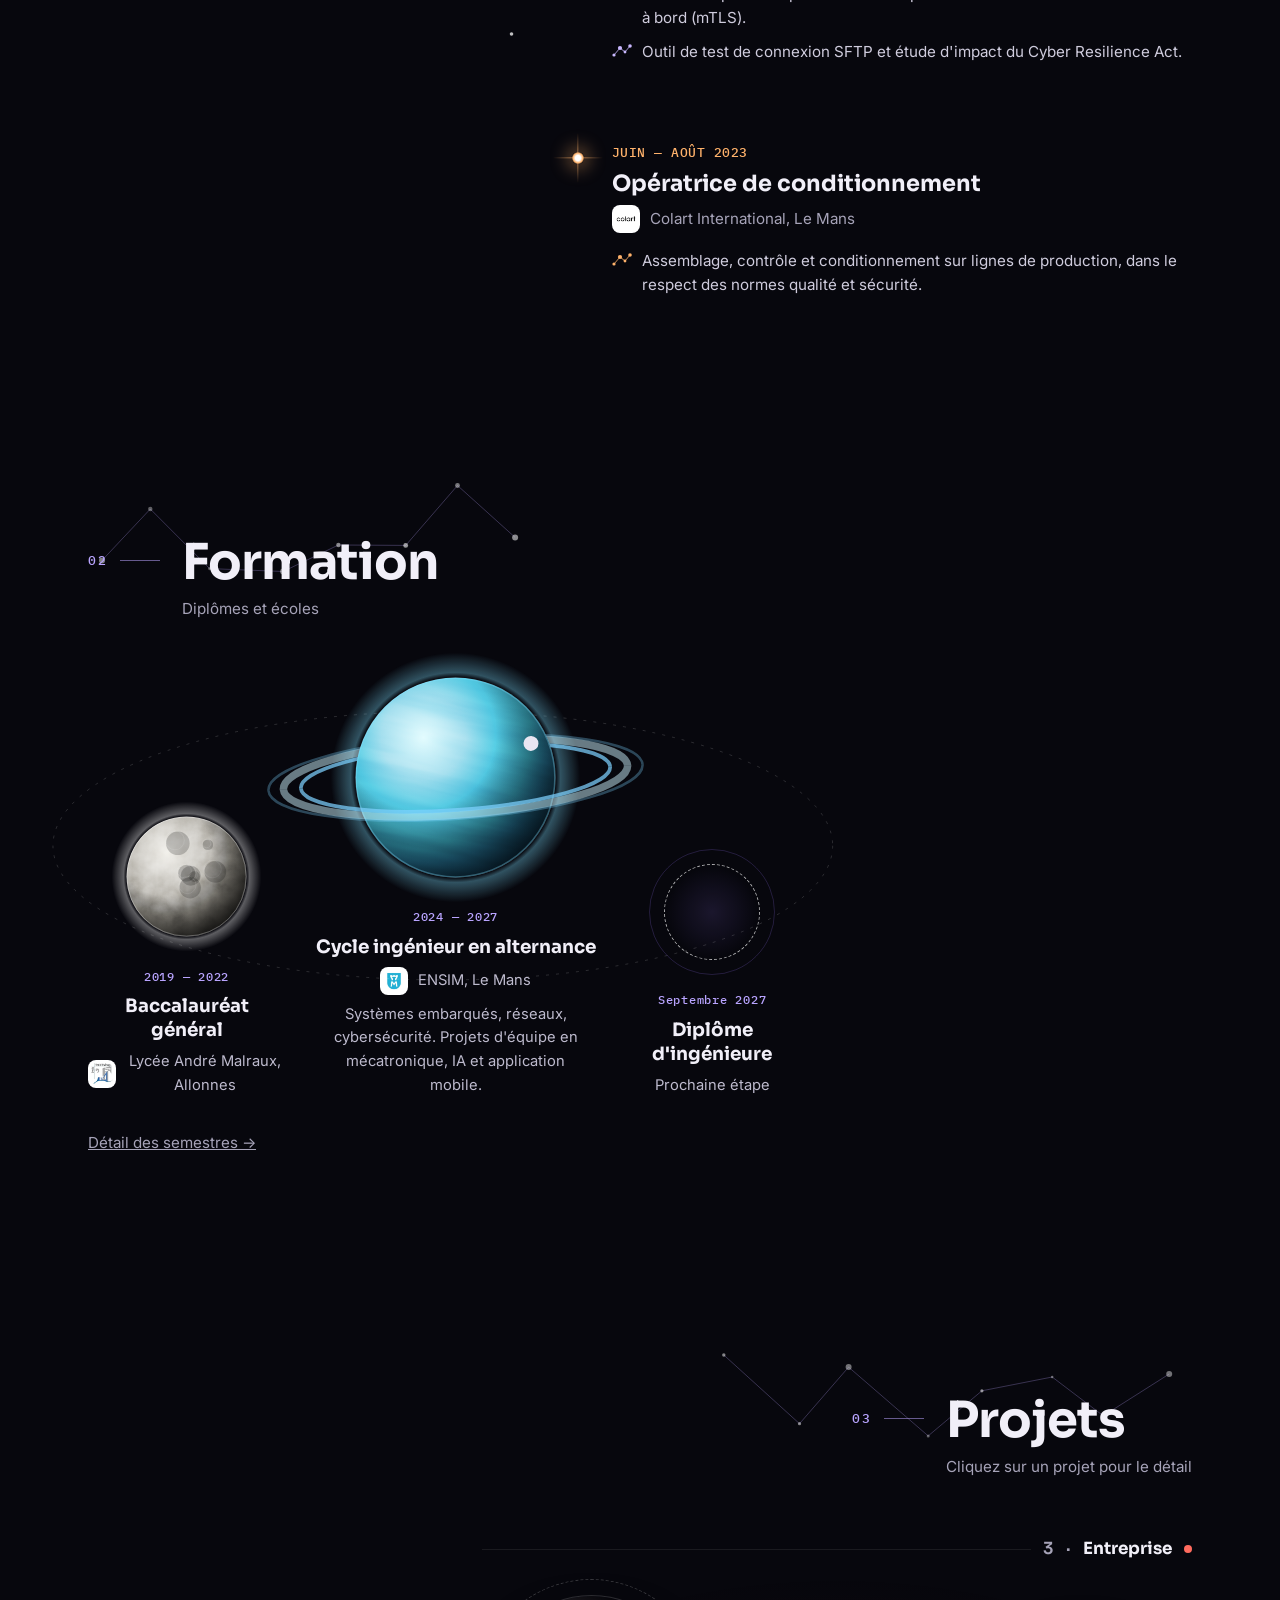
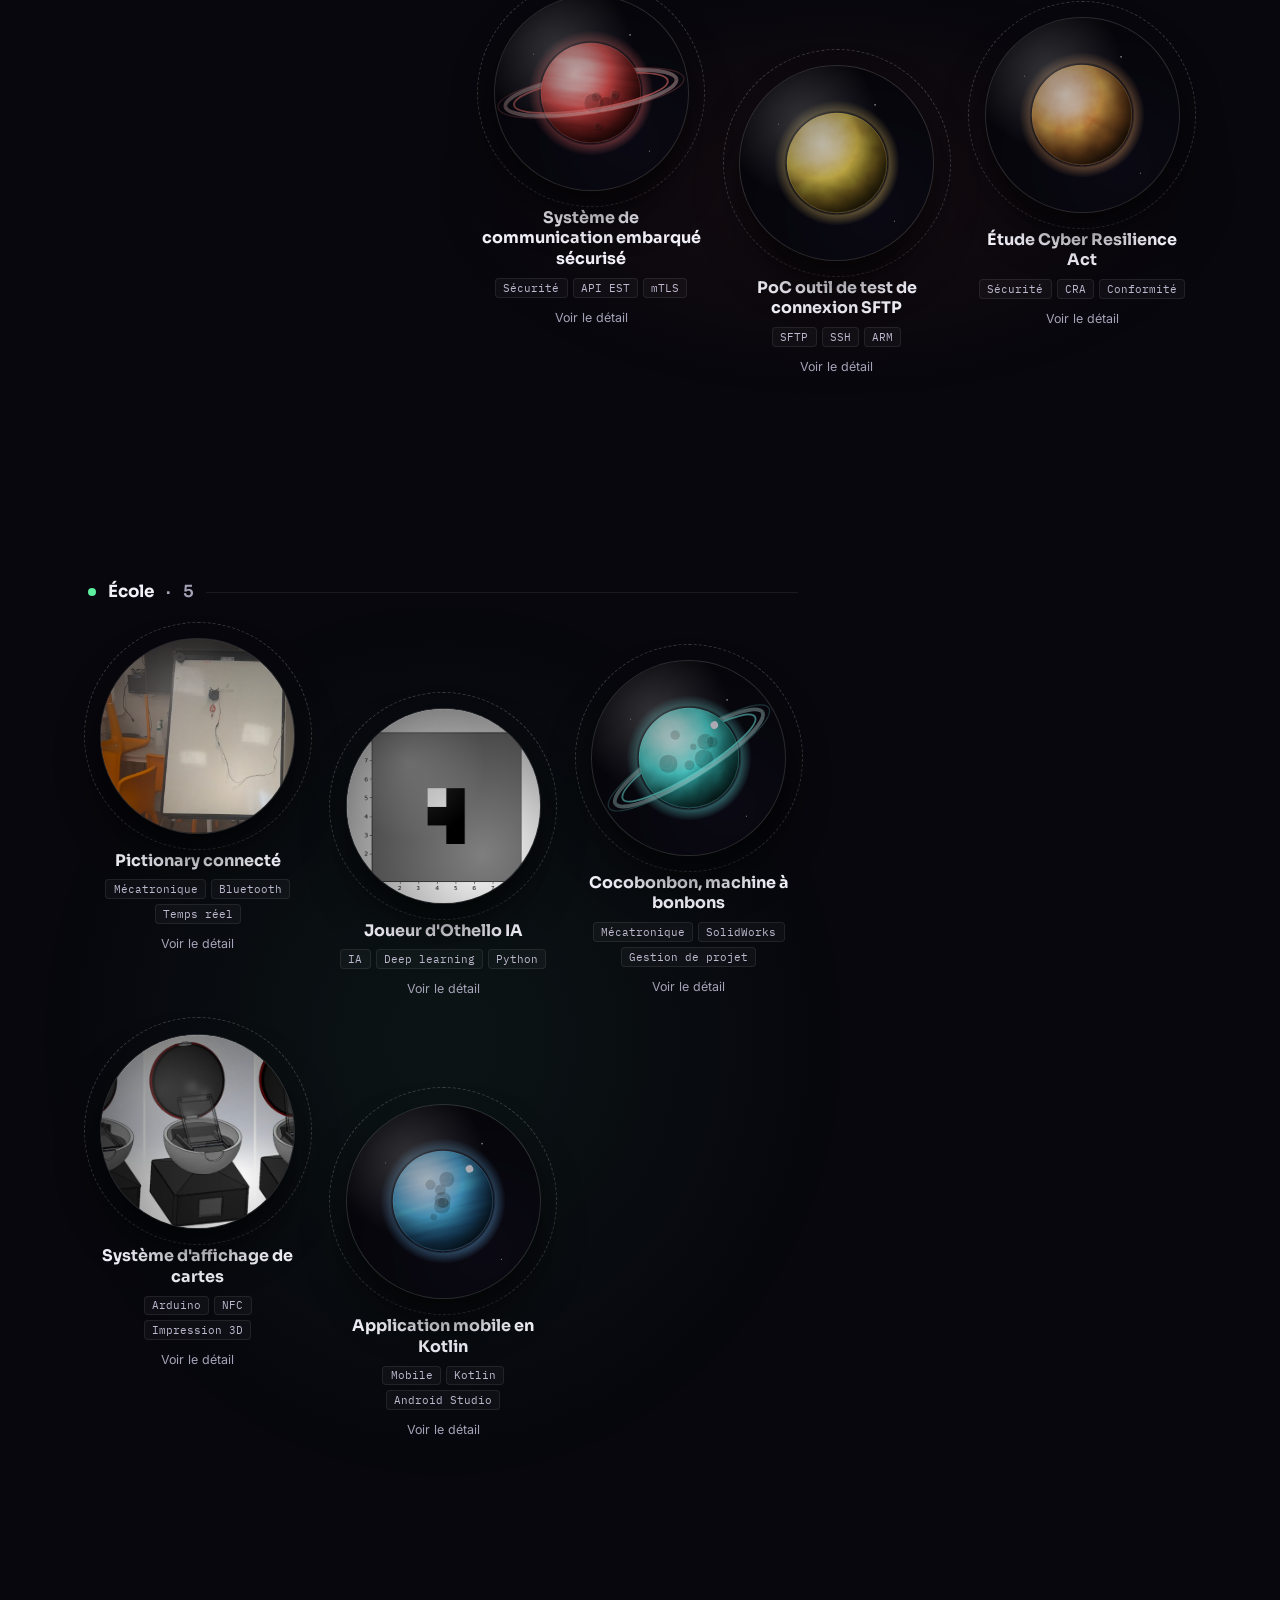
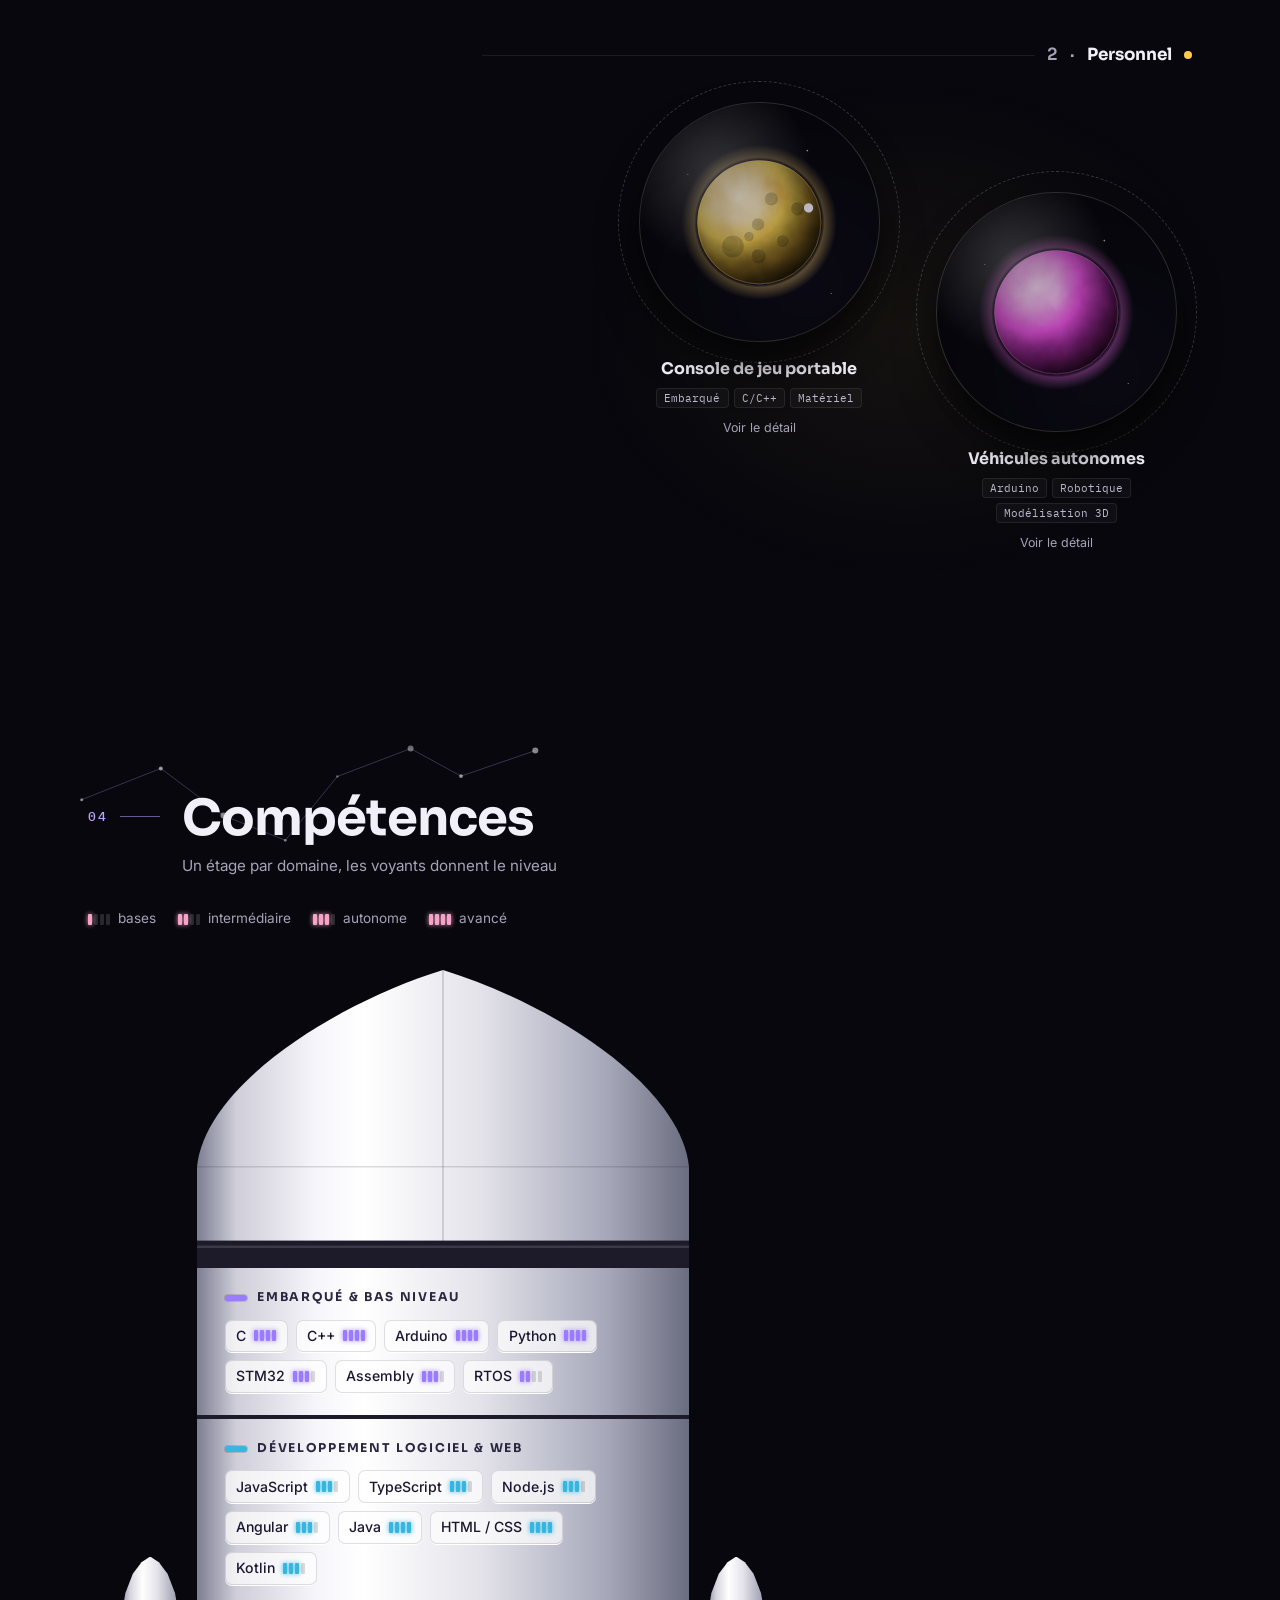
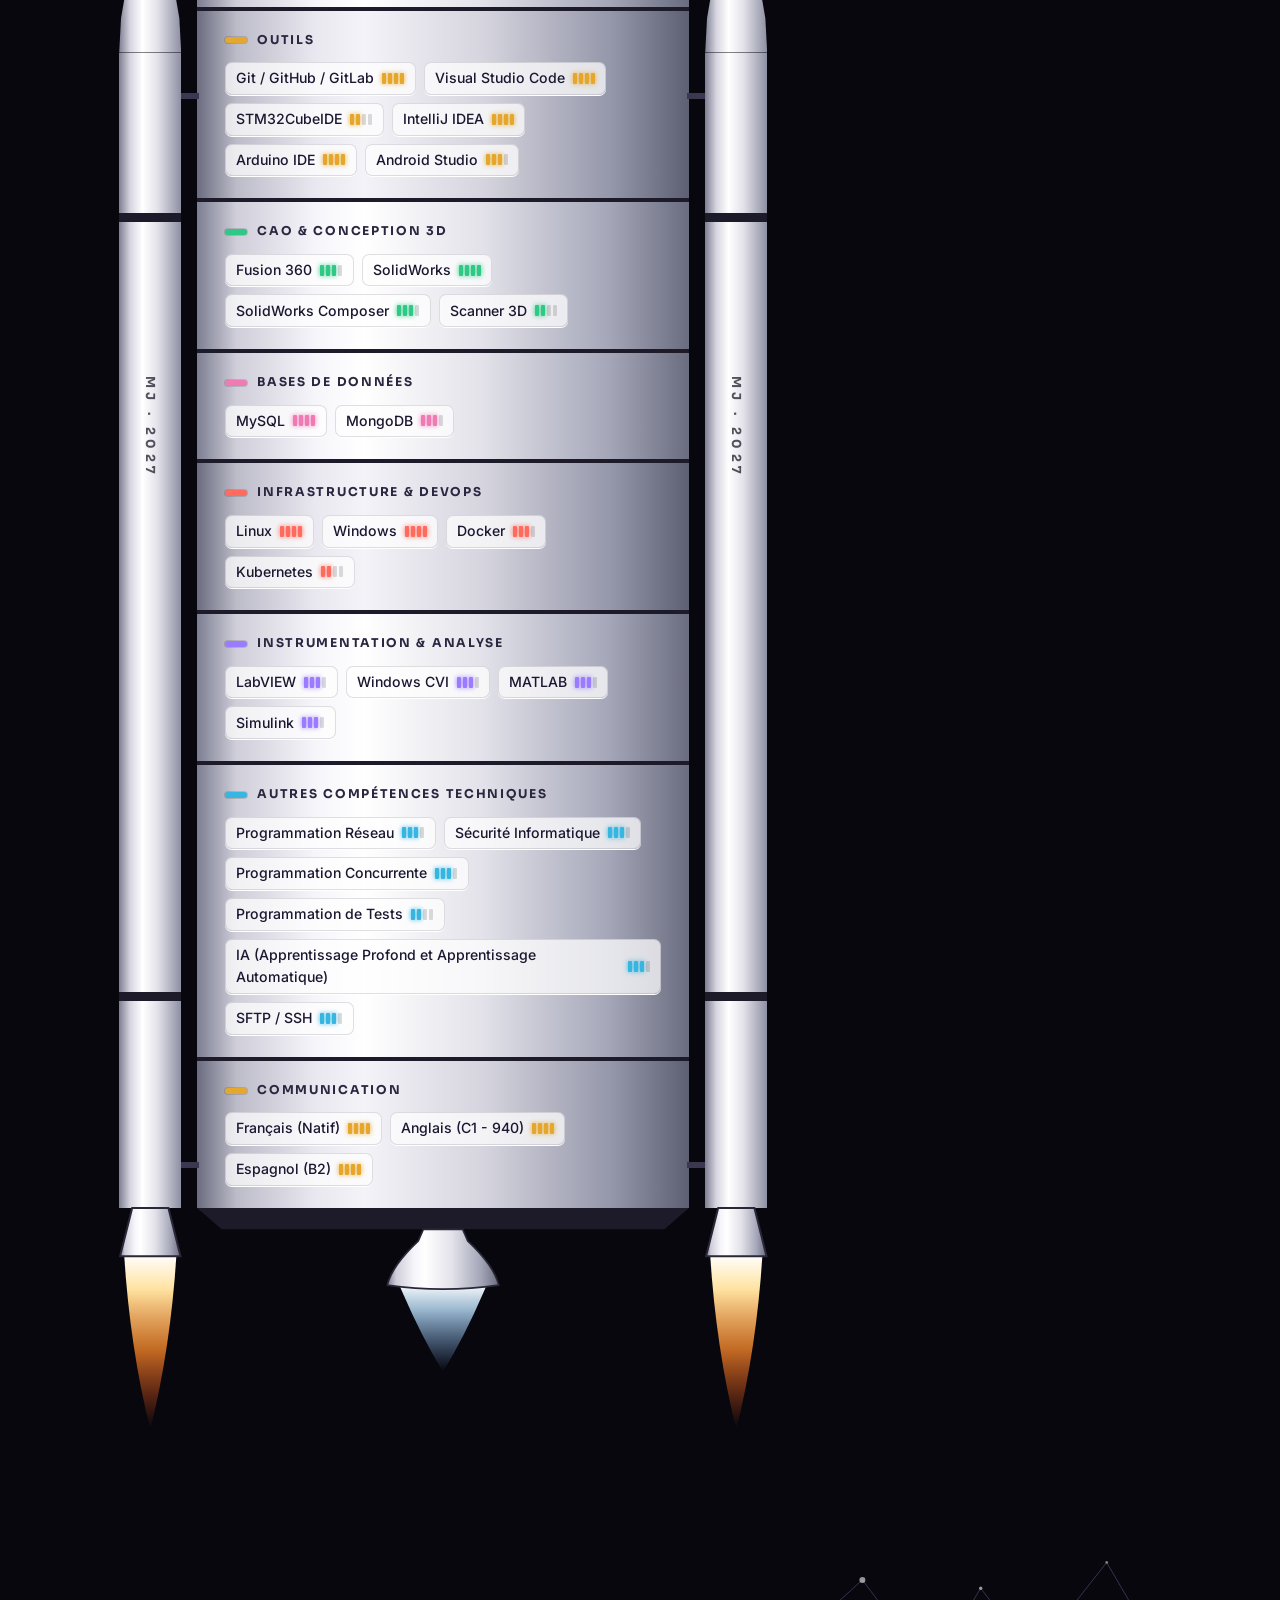
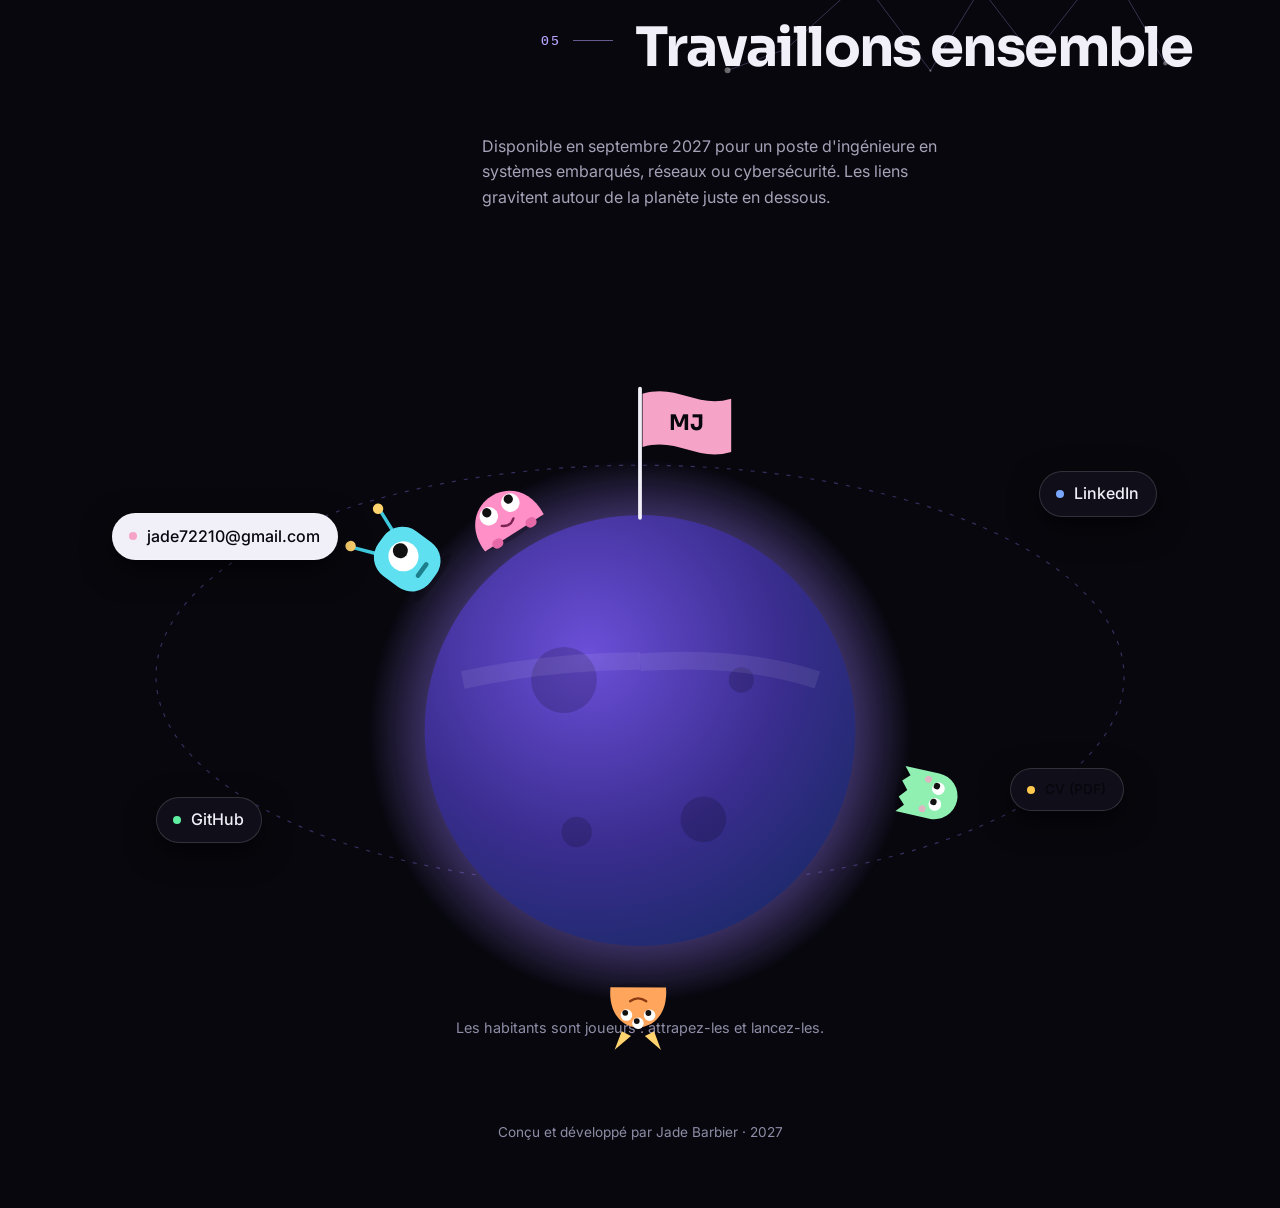
==== commit 27d8c5f7: "Maquette fusee : photo plus grande, l'essentiel visible en haut (role, faits cles, CV, liens), acces" ====
--- a/maquette/fusee.html
+++ b/maquette/fusee.html
@@ -9,7 +9,7 @@
 <link href="https://fonts.googleapis.com/css2?family=Sora:wght@400;600;700;800&family=Inter:wght@400;500;600&family=IBM+Plex+Mono:wght@400;500&display=swap" rel="stylesheet">
 <style>
 :root{
-  --bg:#07070d; --line:#ffffff14; --ink:#f1eff8; --mute:#a6a3b8; --dim:#66637a;
+  --bg:#07070d; --line:#ffffff14; --ink:#f1eff8; --mute:#a6a3b8; --dim:#8f8ca6;
   --vio:#9b7bff; --rose:#f5a3c7; --blue:#7aa8ff; --ok:#5ef0a0;
   /* couleurs reprises par la planète des habitants */
   --planet-a:#3a2d8f; --planet-b:#6b4fd8; --planet-c:#1d2a6b; --accent:#9b7bff; --accent-2:#f5a3c7; --text:#f1eff8; --muted:#a6a3b8; --bg-0:#07070d;
@@ -37,6 +37,12 @@
 .top nav{display:flex;gap:4px;padding:5px;border:1px solid var(--line);border-radius:999px;background:#ffffff06;backdrop-filter:blur(10px)}
 .top nav a{text-decoration:none;font-size:.9rem;color:#d9d6e6;font-weight:500;padding:.4rem .85rem;border-radius:999px;transition:background .2s,color .2s}
 .top nav a:hover{background:#ffffff12;color:var(--ink)}
+.skip{position:absolute;left:12px;top:-60px;z-index:60;padding:.6rem 1rem;border-radius:8px;background:var(--ink);color:var(--bg);font-weight:600;text-decoration:none}
+.skip:focus{top:12px}
+:focus-visible{outline:2px solid #c9b8ff;outline-offset:3px}
+.sr{position:absolute;width:1px;height:1px;overflow:hidden;clip:rect(0 0 0 0);white-space:nowrap}
+.tools{display:flex;align-items:center;gap:8px}
+.cv{text-decoration:none;font-size:.85rem;font-weight:600;padding:.42rem .9rem;border-radius:999px;background:var(--ink);color:var(--bg)}
 .lang{border:1px solid #ffffff2e;background:none;border-radius:999px;padding:.4rem .8rem;font-size:.82rem;cursor:pointer}
 
 /* page : les blocs alternent à gauche et à droite, la fusée passe dans l'espace libre */
@@ -72,23 +78,29 @@
 .blk.r .const{left:auto;right:-30px}
 
 /* profil */
-.hero{display:grid;grid-template-columns:60% 40%;align-items:center;min-height:calc(100vh - 70px);padding:10px 0 40px;margin:0!important;width:100%}
+.hero{display:grid;grid-template-columns:54% 46%;align-items:center;min-height:calc(100vh - 70px);gap:0;padding:10px 0 40px;margin:0!important;width:100%}
 .pill{display:inline-flex;align-items:center;gap:8px;font-size:.85rem;color:var(--mute);border:1px solid var(--line);border-radius:999px;padding:.35rem .8rem}
 .pill::before{content:"";width:7px;height:7px;border-radius:50%;background:var(--ok)}
-.hero h1{font-size:clamp(3rem,7.4vw,6.2rem);line-height:.95;letter-spacing:-.04em;margin:22px 0 18px}
+.hero h1{font-size:clamp(3rem,6.6vw,5.6rem);line-height:.95;letter-spacing:-.04em;margin:20px 0 14px}
 .hero h1 span{color:#b9a4ff}
-.lead{font-size:1.12rem;color:var(--mute);max-width:46ch;margin:0}
+.role{font:600 clamp(1.1rem,1.8vw,1.35rem)/1.35 Sora;color:var(--ink);margin:0 0 12px;max-width:30ch}
+.lead{font-size:1.05rem;color:var(--mute);max-width:46ch;margin:0}
+.facts{list-style:none;margin:22px 0 0;padding:0;display:grid;grid-template-columns:repeat(2,minmax(0,1fr));gap:10px 24px;max-width:560px}
+.facts li{font-size:.92rem;color:var(--mute);padding-left:14px;border-left:2px solid #b9a4ff66}
+.facts b{display:block;color:var(--ink);font:600 1.02rem Sora}
+.ico{display:inline-grid;place-items:center;width:46px;height:46px;border-radius:50%;box-shadow:inset 0 0 0 1px #ffffff2e;color:var(--ink);transition:background .2s}
+.ico:hover{background:#ffffff14}.ico svg{width:20px;height:20px}
 .lead b{color:var(--ink);font-weight:500}
 .ctas{display:flex;flex-wrap:wrap;gap:12px;margin-top:30px}
 .btn{position:relative;display:inline-flex;align-items:center;gap:8px;text-decoration:none;font-weight:500;padding:.8rem 1.25rem;border-radius:999px;background:var(--ink);color:var(--bg);transition:transform .2s}
 .btn.o{background:none;color:var(--ink);box-shadow:inset 0 0 0 1px #ffffff2e}
 .btn:hover{transform:translateY(-2px)}
-.sat{position:relative;justify-self:center;width:min(100%,520px);aspect-ratio:500/380;animation:drift 11s ease-in-out infinite}
+.sat{position:relative;justify-self:center;width:min(100%,600px);aspect-ratio:500/460;animation:drift 11s ease-in-out infinite}
 .sat > svg{position:absolute;inset:0;width:100%;height:100%;overflow:visible;animation:tilt 16s ease-in-out infinite}
-.sat .lens{position:absolute;left:50%;top:50%;width:33.6%;aspect-ratio:1;transform:translate(-50%,-50%);border-radius:50%;overflow:hidden;box-shadow:inset 0 0 20px #000,0 0 0 2px #0006}
+.sat .lens{position:absolute;left:50%;top:50%;width:47.6%;aspect-ratio:1;transform:translate(-50%,-50%);border-radius:50%;overflow:hidden;box-shadow:inset 0 0 20px #000,0 0 0 2px #0006}
 .sat .lens img{width:100%;height:100%;object-fit:cover}
 .sat .lens::after{content:"";position:absolute;inset:0;border-radius:50%;background:linear-gradient(140deg,#ffffff38 0 14%,transparent 30%),radial-gradient(circle,transparent 64%,#0007)}
-.sat small{position:absolute;left:12%;top:68%;font:500 .72rem 'IBM Plex Mono',monospace;letter-spacing:.12em;text-transform:uppercase;color:var(--mute)}
+.sat small{position:absolute;left:6%;top:64%;font:500 .72rem 'IBM Plex Mono',monospace;letter-spacing:.12em;text-transform:uppercase;color:var(--mute)}
 .photo{position:relative;justify-self:center;width:min(100%,330px);margin:0}
 /* le pas de tir sous la photo : la fusée part d'ici */
 .photo .pad{position:absolute;left:50%;top:100%;width:70px;height:8px;margin:6px 0 0 -35px;border-radius:50%;background:radial-gradient(closest-side,#ffb26b99,transparent);filter:blur(1px)}
@@ -266,7 +278,7 @@
   .blk,.blk.l,.blk.r{width:auto;margin:120px 0 0 24px}
   .blk.r .sec-h{justify-content:flex-start}.blk.r .const{left:-30px;right:auto}.blk.r .grp{flex-direction:row}
   .hero{grid-template-columns:1fr;min-height:0;padding-top:10px}
-  .sat{order:-1;width:min(100%,380px);justify-self:center;margin-bottom:30px}
+  .sat{order:-1;width:min(100%,320px);justify-self:center;margin-bottom:30px}
   .trip{padding-left:70px;gap:60px}
   .sys{grid-template-columns:1fr;gap:46px}.sys > svg{display:none}
   .cluster,.cluster.two{grid-template-columns:repeat(2,minmax(0,1fr));width:auto;gap:30px 18px}.pj:nth-child(n){margin-top:0}.pj:nth-child(even){margin-top:50px}.blk.r .grp{flex-direction:row}
@@ -288,13 +300,14 @@
 <div class="sky"></div>
 <canvas id="stars" aria-hidden="true"></canvas>
 
+<a class="skip" href="#experience">Aller au contenu</a>
 <header class="top">
   <a class="mark" href="#profil">Jade<span>.</span>B</a>
   <nav><a href="#experience">Expérience</a><a href="#formation">Formation</a><a href="#projets">Projets</a><a href="#competences">Compétences</a><a href="#contact">Contact</a></nav>
-  <button class="lang" type="button">FR / EN</button>
+  <div class="tools"><a class="cv" href="#">CV</a><button class="lang" type="button" aria-label="Changer de langue : français ou anglais">FR / EN</button></div>
 </header>
 
-<div class="page" id="page">
+<main class="page" id="page">
   <div class="far" id="far" aria-hidden="true"></div>
   <svg id="route" aria-hidden="true">
     <defs>
@@ -322,11 +335,18 @@
     <div>
       <span class="pill reveal">Disponible à partir de septembre 2027</span>
       <h1 class="reveal" style="--d:.08s">Jade<br><span>Barbier</span></h1>
-      <p class="lead reveal" style="--d:.16s">Élève ingénieure à l'ENSIM, en alternance chez <b>SNCF Voyageurs</b>. À la frontière du logiciel et du matériel : <b>systèmes embarqués, réseaux et cybersécurité</b>.</p>
-      <div class="ctas reveal" style="--d:.24s"><a class="btn" href="#projets">Voir les projets</a><a class="btn o" href="#contact">Me contacter</a></div>
+      <p class="role reveal" style="--d:.12s">Ingénieure systèmes embarqués, réseaux et cybersécurité</p>
+      <p class="lead reveal" style="--d:.16s">Élève ingénieure à l'ENSIM, en alternance chez SNCF Voyageurs. Je cherche un premier poste à la frontière du logiciel et du matériel.</p>
+      <ul class="facts reveal" style="--d:.2s" aria-label="En bref">
+        <li><b>3 ans</b> d'alternance chez SNCF Voyageurs</li>
+        <li><b>Diplômée</b> ENSIM en septembre 2027</li>
+        <li><b>10 projets</b> en entreprise, à l'école et en personnel</li>
+        <li><b>Le Mans</b>mobile partout en France</li>
+      </ul>
+      <div class="ctas reveal" style="--d:.24s"><a class="btn" href="#">Télécharger le CV</a><a class="btn o" href="#projets">Voir les projets</a><a class="ico" href="https://www.linkedin.com/in/jade-barbier-b261b8266" target="_blank" rel="noopener" aria-label="LinkedIn"><svg viewBox="0 0 24 24" aria-hidden="true"><path d="M4.98 3.5a2.5 2.5 0 1 1 0 5 2.5 2.5 0 0 1 0-5ZM3 9.75h4v11.25H3zM9.5 9.75h3.8v1.6h.06c.53-1 1.83-2.05 3.77-2.05 4.03 0 4.77 2.6 4.77 6v5.7h-4v-5.05c0-1.2-.02-2.75-1.7-2.75-1.7 0-1.95 1.3-1.95 2.66V21H9.5z" fill="currentColor"/></svg></a><a class="ico" href="https://github.com/MoggleJ" target="_blank" rel="noopener" aria-label="GitHub"><svg viewBox="0 0 24 24" aria-hidden="true"><path d="M12 2a10 10 0 0 0-3.16 19.49c.5.09.68-.22.68-.48v-1.7c-2.78.6-3.37-1.34-3.37-1.34-.45-1.16-1.1-1.47-1.1-1.47-.9-.62.07-.6.07-.6 1 .07 1.53 1.03 1.53 1.03.9 1.52 2.34 1.08 2.91.83.09-.65.35-1.08.63-1.33-2.22-.25-4.55-1.11-4.55-4.94 0-1.09.39-1.98 1.03-2.68-.1-.25-.45-1.27.1-2.65 0 0 .84-.27 2.75 1.02a9.6 9.6 0 0 1 5 0c1.91-1.3 2.75-1.02 2.75-1.02.55 1.38.2 2.4.1 2.65.64.7 1.03 1.59 1.03 2.68 0 3.84-2.34 4.68-4.57 4.93.36.31.68.92.68 1.85v2.75c0 .27.18.58.69.48A10 10 0 0 0 12 2Z" fill="currentColor"/></svg></a></div>
     </div>
     <div class="sat" id="station">
-      <svg viewBox="-250 -190 500 380" aria-hidden="true"><defs>
+      <svg viewBox="-250 -230 500 460" aria-hidden="true"><defs>
         <linearGradient id="sg" x1="0" y1="0" x2="1" y2="1"><stop offset="0" stop-color="#fff0bd"/><stop offset=".22" stop-color="#e9b44a"/><stop offset=".48" stop-color="#9c6716"/><stop offset=".7" stop-color="#f0c45c"/><stop offset="1" stop-color="#6e4209"/></linearGradient>
         <filter id="foil" x="-5%" y="-5%" width="110%" height="110%"><feTurbulence type="fractalNoise" baseFrequency=".05" numOctaves="3" seed="6" result="t"/><feDiffuseLighting in="t" surfaceScale="2.4" lighting-color="#fff6dc" result="l"><feDistantLight azimuth="225" elevation="48"/></feDiffuseLighting><feComposite in="l" in2="SourceGraphic" operator="in" result="c"/><feBlend in="c" in2="SourceGraphic" mode="multiply"/></filter>
         <linearGradient id="cellg" x1="0" y1="0" x2="1" y2="1"><stop offset="0" stop-color="#3d6fe0"/><stop offset=".45" stop-color="#16327e"/><stop offset="1" stop-color="#0a1740"/></linearGradient>
@@ -342,6 +362,7 @@
         <rect x="118" y="-48" width="62" height="96" fill="url(#cellg)"/><rect x="118" y="-48" width="62" height="96" fill="url(#cells)" stroke="#c9d4ff" stroke-width="1"/>
         <rect x="184" y="-48" width="62" height="96" fill="url(#cellg)"/><rect x="184" y="-48" width="62" height="96" fill="url(#cells)" stroke="#c9d4ff" stroke-width="1"/>
         <polygon points="150,-48 180,-48 136,48 118,48 118,10" fill="url(#gloss)"/></g></g>
+      <g transform="scale(1.35)">
       <path d="M-118,0 H-104 M104,0 H118" stroke="#b9b8c6" stroke-width="5"/><circle cx="-108" cy="0" r="5" fill="#c9c8d6"/><circle cx="108" cy="0" r="5" fill="#c9c8d6"/>
       <path d="M0,-106 V-150" stroke="#b9b8c6" stroke-width="4"/>
       <ellipse cx="0" cy="-160" rx="40" ry="12" fill="#f3f2f8" stroke="#9a9cb0" stroke-width="1.5"/><ellipse cx="0" cy="-158" rx="28" ry="7" fill="#d4d3df"/><path d="M0,-158 V-178" stroke="#9a9cb0" stroke-width="2"/><circle cx="0" cy="-180" r="3.5" fill="#e9e6f2"/>
@@ -351,6 +372,7 @@
       <g fill="#c9c8d6"><circle cx="82.0" cy="0.0" r="2"/><circle cx="71.0" cy="41.0" r="2"/><circle cx="41.0" cy="71.0" r="2"/><circle cx="-0.0" cy="82.0" r="2"/><circle cx="-41.0" cy="71.0" r="2"/><circle cx="-71.0" cy="41.0" r="2"/><circle cx="-82.0" cy="-0.0" r="2"/><circle cx="-71.0" cy="-41.0" r="2"/><circle cx="-41.0" cy="-71.0" r="2"/><circle cx="0.0" cy="-82.0" r="2"/><circle cx="41.0" cy="-71.0" r="2"/><circle cx="71.0" cy="-41.0" r="2"/></g>
       <path d="M-20,106 L20,106 L28,124 L-28,124 Z" fill="url(#steel)" stroke="#2a2838" stroke-width="1.5"/>
       <circle cx="78" cy="-78" r="4" fill="#ff5d73"><animate attributeName="opacity" values="1;.15;1" dur="1.8s" repeatCount="indefinite"/></circle>
+      </g>
       </svg>
       <div class="lens"><img src="assets/jade.webp" alt="Portrait de Jade Barbier"></div>
       <small>Le Mans</small>
@@ -483,7 +505,7 @@
     <button class="close" id="closeLid" type="button" hidden>Refermer</button>
   </section>
   <p class="foot">Conçu et développé par Jade Barbier · 2027</p>
-</div>
+</main>
 
 <script src="data.js"></script>
 <script src="skills.js"></script>
@@ -494,7 +516,7 @@
 // ---------- compétences : la fusée, un étage par domaine, des voyants pour le niveau ----------
 const lv=['bases','intermédiaire','autonome','avancé'];
 const SC=['#9b7bff','#36b6e0','#e5a72c','#2fc985','#f07ab4','#ff6b5e'];
-const lights=(l,c)=>`<i class="n" style="--c:${c}">${[1,2,3,4].map(j=>`<b class="${j<=l?'on':''}"></b>`).join('')}</i>`;
+const lights=(l,c)=>`<i class="n" style="--c:${c}" aria-hidden="true">${[1,2,3,4].map(j=>`<b class="${j<=l?'on':''}"></b>`).join('')}</i><span class="sr">, niveau ${lv[l-1]}</span>`;
 document.getElementById('legend').innerHTML=lv.map((n,i)=>`<span>${lights(i+1,'#f5a3c7')}${n}</span>`).join('');
 const MET=(id)=>`<linearGradient id="${id}" x1="0" y1="0" x2="1" y2="0"><stop offset="0" stop-color="#7c7e92"/><stop offset=".08" stop-color="#cfced9"/><stop offset=".24" stop-color="#f6f5fa"/><stop offset=".34" stop-color="#fff"/><stop offset=".58" stop-color="#e3e2ea"/><stop offset=".84" stop-color="#a4a6b8"/><stop offset="1" stop-color="#6a6c7f"/></linearGradient>`;
 const FIRE='<linearGradient id="fire" x1="0" y1="0" x2="0" y2="1"><stop offset="0" stop-color="#fff"/><stop offset=".2" stop-color="#ffe2a0"/><stop offset=".55" stop-color="#ff8a2a" stop-opacity=".75"/><stop offset="1" stop-color="#ff4a1c" stop-opacity="0"/></linearGradient><linearGradient id="cryo" x1="0" y1="0" x2="0" y2="1"><stop offset="0" stop-color="#fff"/><stop offset=".3" stop-color="#bfe3ff" stop-opacity=".8"/><stop offset="1" stop-color="#7fb6ff" stop-opacity="0"/></linearGradient>';
@@ -607,7 +629,7 @@
   const blocks=[...document.querySelectorAll('.blk')].map(el=>{const b=rel(el);
     const x=mobile?10:el.dataset.free?st.x+st.w/2:el.classList.contains('l')?(b.x+b.w+W)/2:b.x/2;
     return{x,top:b.y,bot:b.y+b.h}});
-  let cx0=st.x+st.w/2,cy0=st.y+st.h*.9;
+  let cx0=st.x+st.w/2,cy0=st.y+st.h*.88;
   let d=`M${cx0},${cy0}`;
   for(const bl of blocks){
     const top=Math.max(bl.top-10,cy0+10);
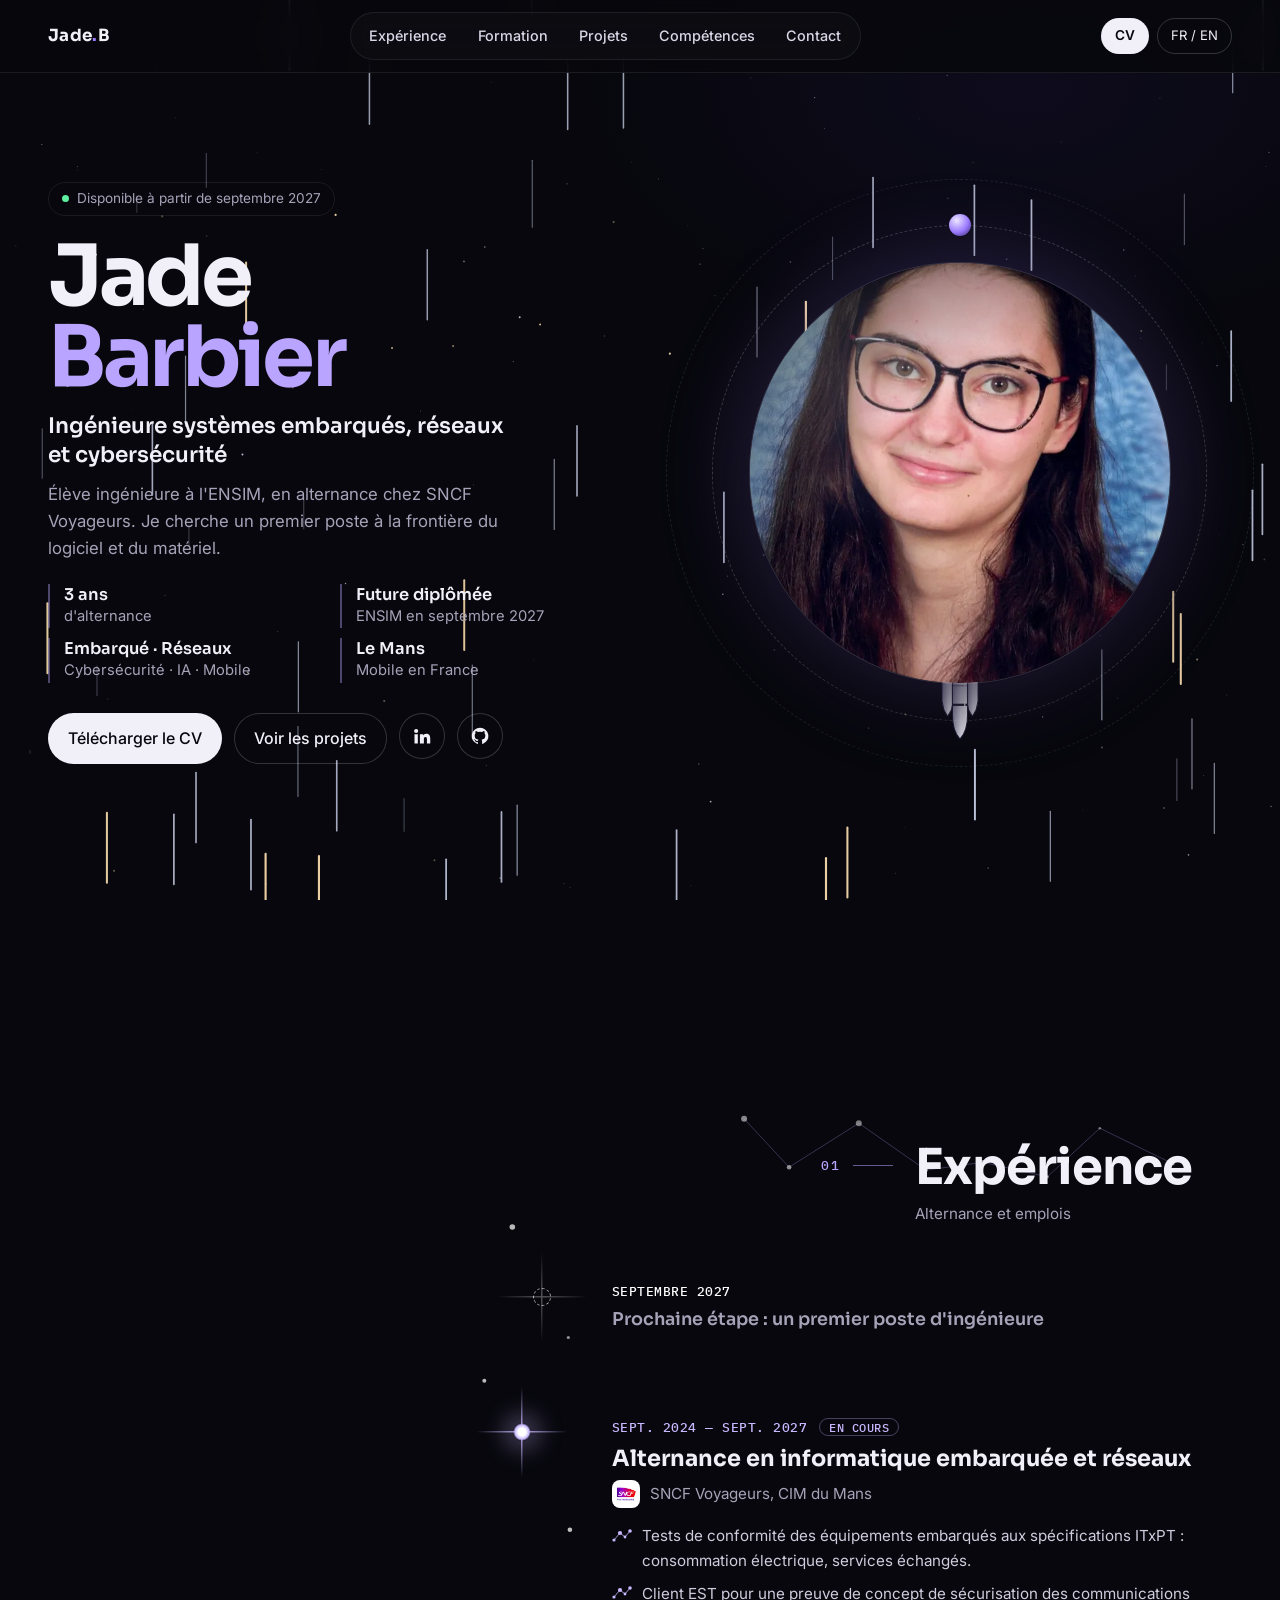
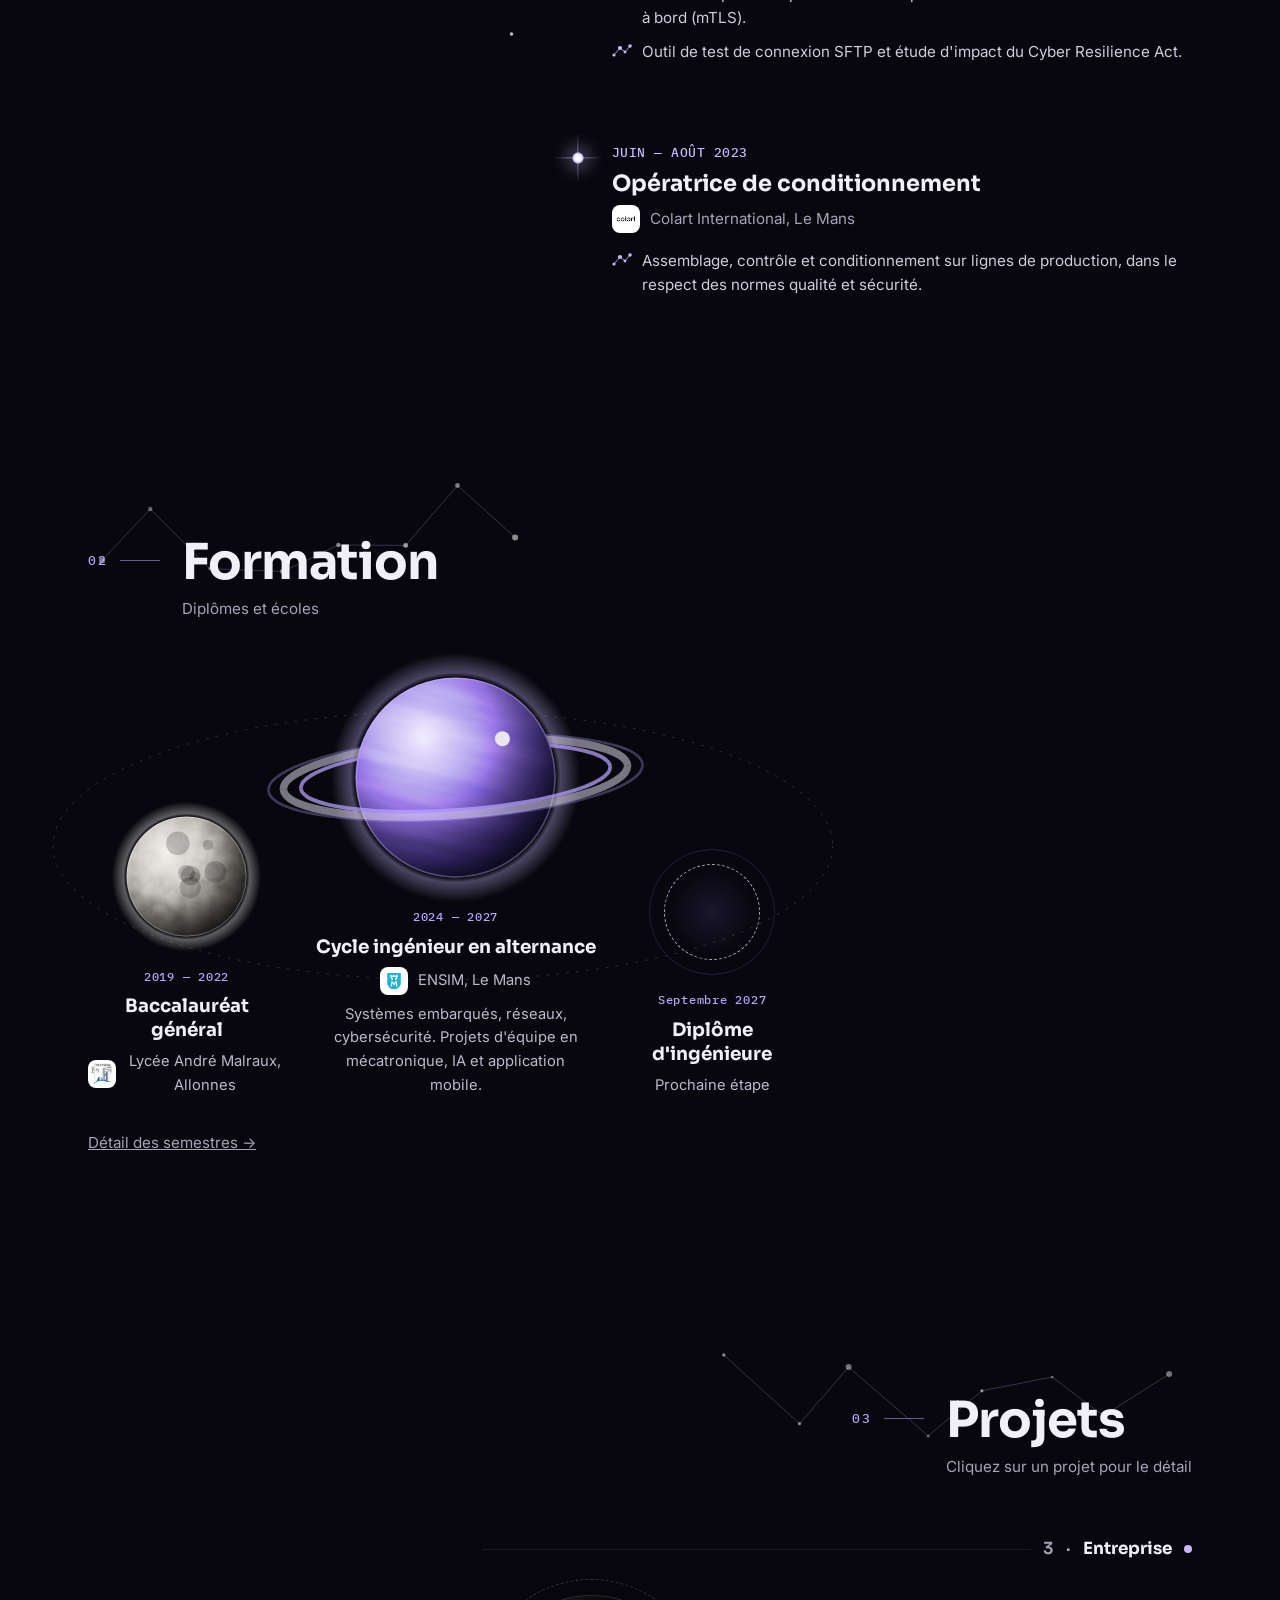
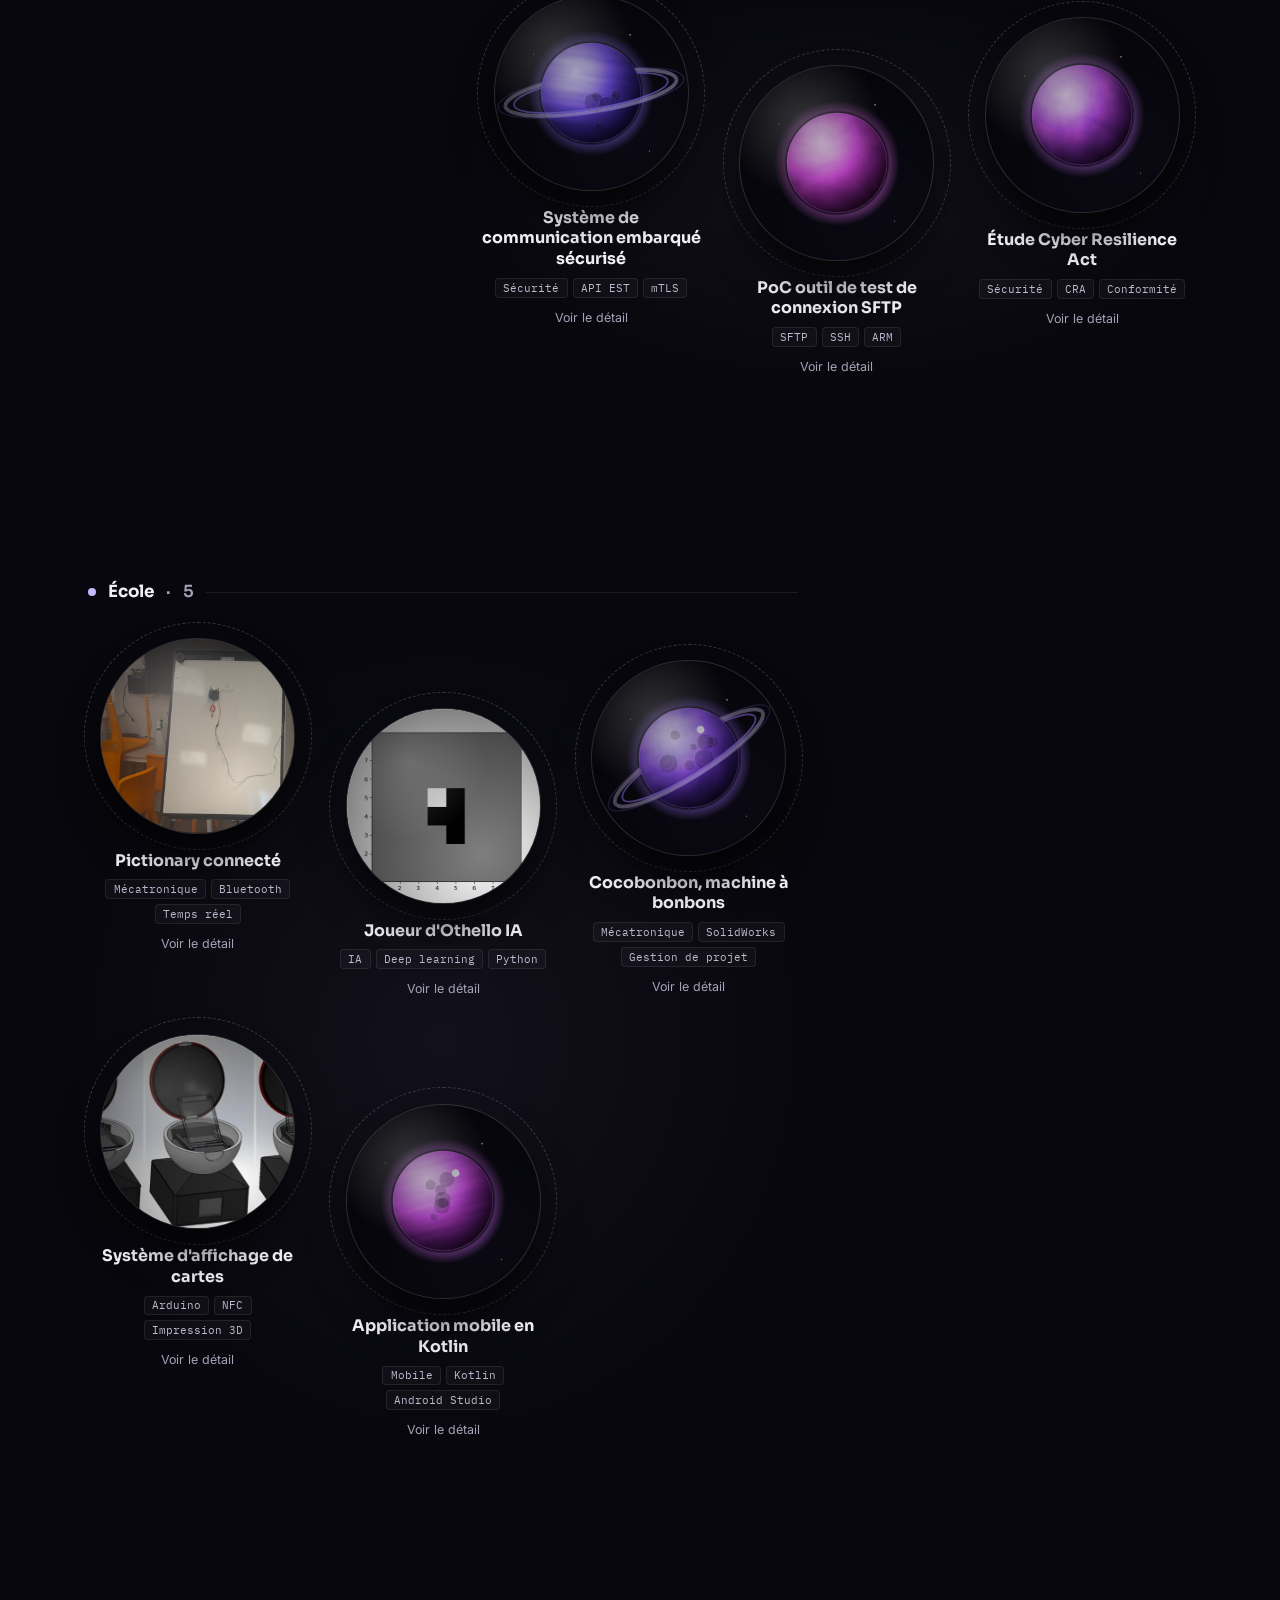
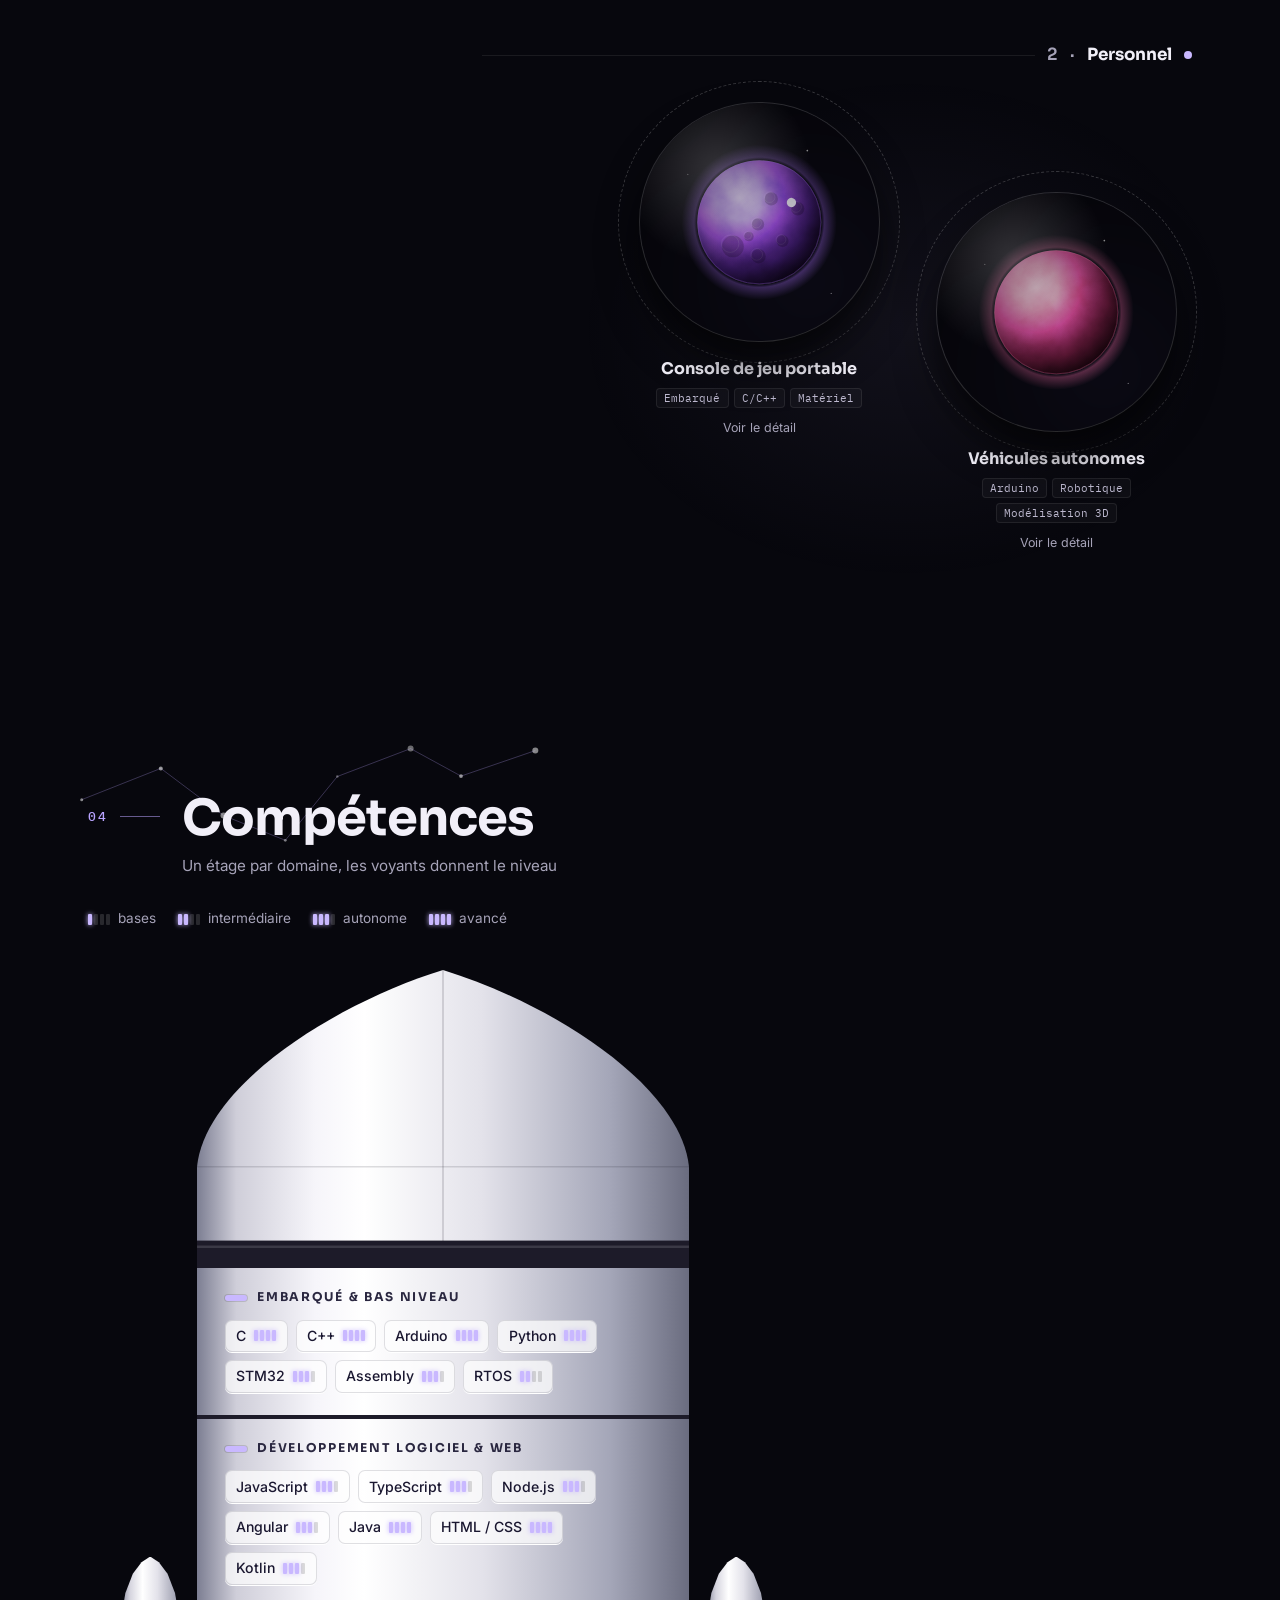
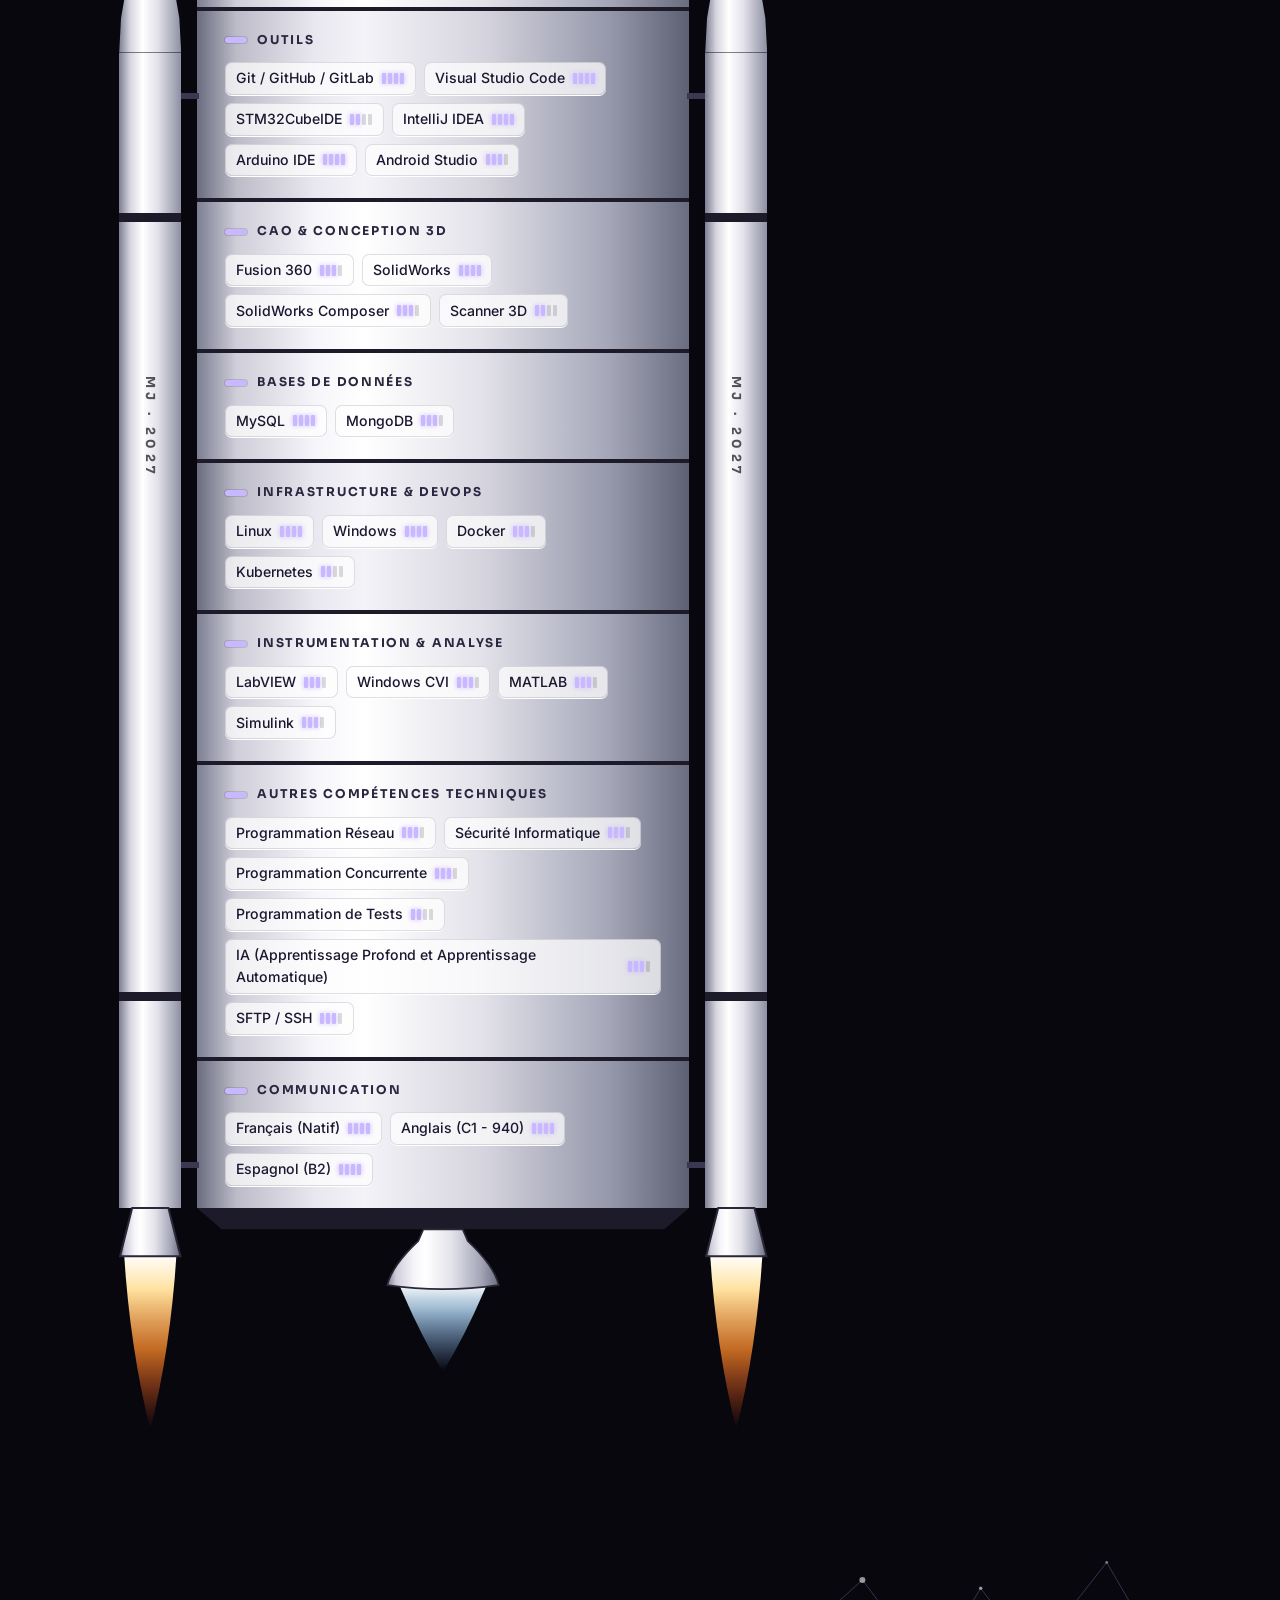
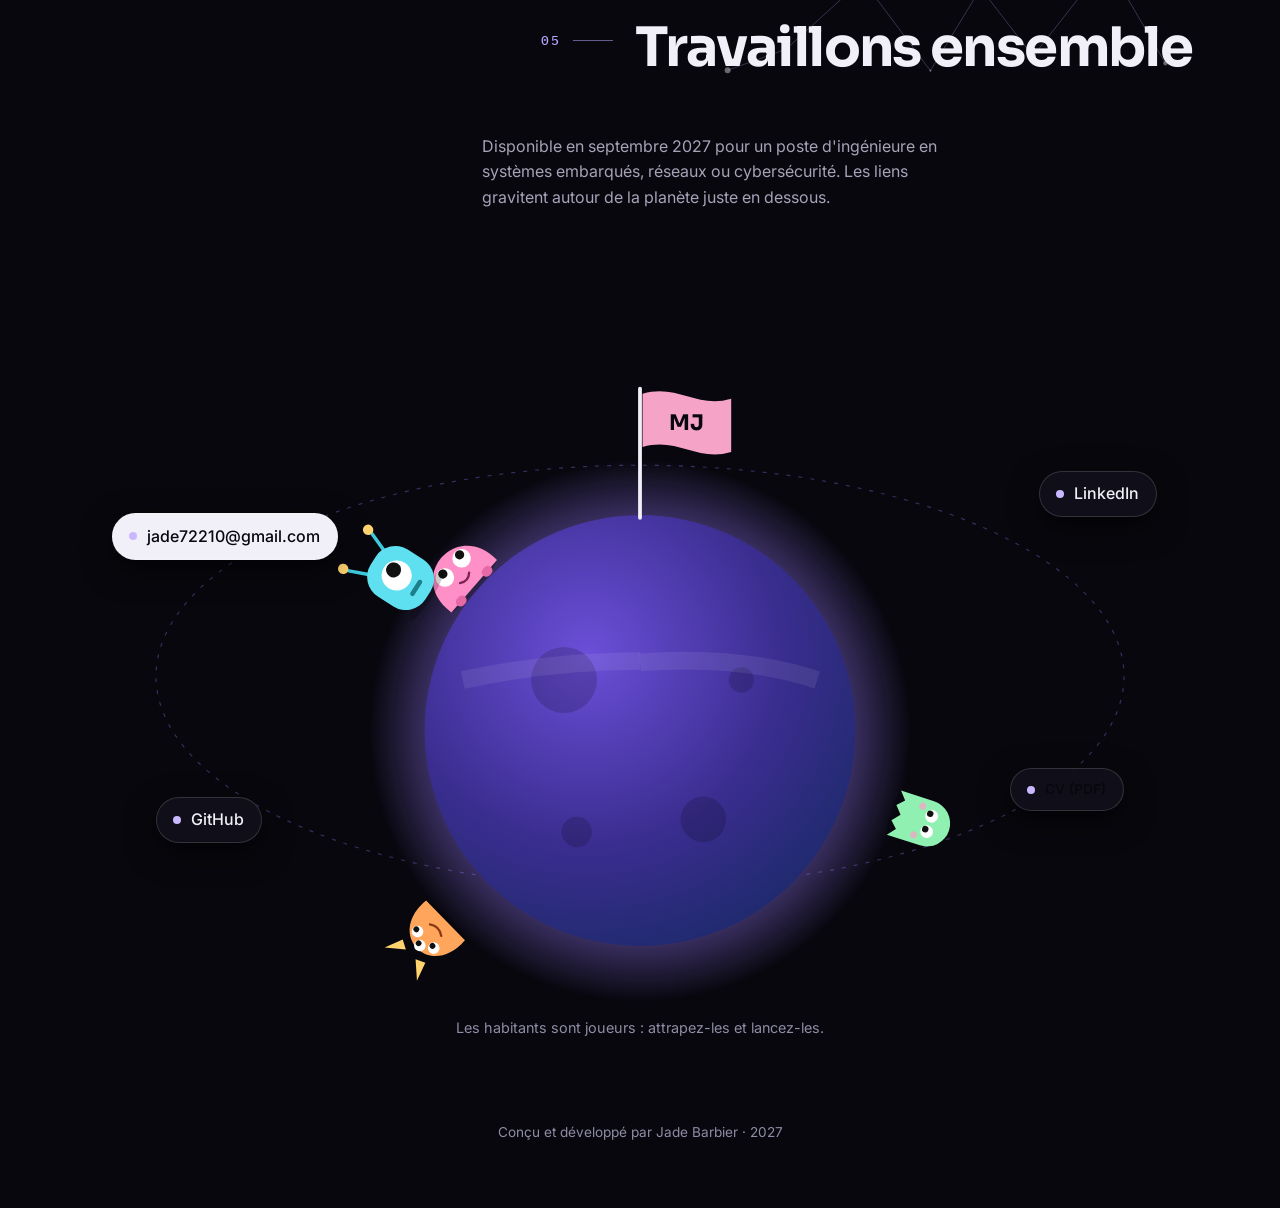
==== commit c6b3c2e6: "Maquette fusée : photo en planète, résumés revus, palette unique violette Co-Authored-By: Claude Opu" ====
--- a/maquette/fusee.html
+++ b/maquette/fusee.html
@@ -48,7 +48,7 @@
 /* page : les blocs alternent à gauche et à droite, la fusée passe dans l'espace libre */
 .page{position:relative;max-width:1320px;margin:0 auto;padding:0 clamp(16px,4vw,48px)}
 #route{position:absolute;inset:0;width:100%;height:100%;overflow:visible;pointer-events:none;z-index:1}
-#route .trail{fill:none;stroke:#ffc98a;stroke-width:2.5;stroke-linecap:round;opacity:.5;filter:drop-shadow(0 0 6px #ffb26b)}
+#route .trail{fill:none;stroke:#c9b8ff;stroke-width:2;stroke-linecap:round;opacity:.5;filter:drop-shadow(0 0 6px #9b7bff)}
 #rocket .flame{transform-box:fill-box;transform-origin:100% 50%;animation:flick .1s infinite alternate}
 @keyframes flick{to{transform:scaleX(.82) scaleY(.92)}}
 #rocket.landed .flame{opacity:0;animation:none}
@@ -95,12 +95,14 @@
 .btn{position:relative;display:inline-flex;align-items:center;gap:8px;text-decoration:none;font-weight:500;padding:.8rem 1.25rem;border-radius:999px;background:var(--ink);color:var(--bg);transition:transform .2s}
 .btn.o{background:none;color:var(--ink);box-shadow:inset 0 0 0 1px #ffffff2e}
 .btn:hover{transform:translateY(-2px)}
-.sat{position:relative;justify-self:center;width:min(100%,600px);aspect-ratio:500/460;animation:drift 11s ease-in-out infinite}
-.sat > svg{position:absolute;inset:0;width:100%;height:100%;overflow:visible;animation:tilt 16s ease-in-out infinite}
-.sat .lens{position:absolute;left:50%;top:50%;width:47.6%;aspect-ratio:1;transform:translate(-50%,-50%);border-radius:50%;overflow:hidden;box-shadow:inset 0 0 20px #000,0 0 0 2px #0006}
-.sat .lens img{width:100%;height:100%;object-fit:cover}
-.sat .lens::after{content:"";position:absolute;inset:0;border-radius:50%;background:linear-gradient(140deg,#ffffff38 0 14%,transparent 30%),radial-gradient(circle,transparent 64%,#0007)}
-.sat small{position:absolute;left:6%;top:64%;font:500 .72rem 'IBM Plex Mono',monospace;letter-spacing:.12em;text-transform:uppercase;color:var(--mute)}
+.me{position:relative;justify-self:center;width:min(86%,420px);aspect-ratio:1;margin:40px 0}
+.me .ball{position:relative;width:100%;height:100%;border-radius:50%;overflow:hidden;box-shadow:0 0 0 1px #ffffff1f,0 0 90px #9b7bff40,0 30px 60px #000a}
+.me .ball img{width:100%;height:100%;object-fit:cover}
+.me .ball::after{content:"";position:absolute;inset:0;border-radius:50%;background:radial-gradient(circle at 32% 28%,#ffffff2e,transparent 40%),radial-gradient(circle at 70% 75%,#0000 50%,#0008 85%);pointer-events:none}
+.me .ring{position:absolute;inset:-9%;border-radius:50%;border:1px dashed #ffffff33;pointer-events:none}
+.me .ring.r2{inset:-20%;border-color:#ffffff1a}
+.me .moonpath{position:absolute;inset:-9%;border-radius:50%;animation:spin 40s linear infinite;pointer-events:none}
+.me .moonpath i{position:absolute;left:50%;top:-11px;width:22px;height:22px;margin-left:-11px;border-radius:50%;background:radial-gradient(circle at 35% 30%,#efeaff,#9b7bff 55%,#2a1f5a)}
 .photo{position:relative;justify-self:center;width:min(100%,330px);margin:0}
 /* le pas de tir sous la photo : la fusée part d'ici */
 .photo .pad{position:absolute;left:50%;top:100%;width:70px;height:8px;margin:6px 0 0 -35px;border-radius:50%;background:radial-gradient(closest-side,#ffb26b99,transparent);filter:blur(1px)}
@@ -123,7 +125,7 @@
 .star.ghost::after{background:none;border:1.5px dashed #ffffffaa;box-shadow:none}.star.ghost::before{opacity:.3}
 @keyframes twinkle{50%{transform:scale(.8) rotate(10deg);opacity:.6}}
 .leg .when{display:flex;flex-wrap:wrap;align-items:center;gap:6px 12px;font:500 .8rem 'IBM Plex Mono',monospace;color:var(--c);letter-spacing:.04em;text-transform:uppercase}
-.leg .when em{font-style:normal;font-size:.75rem;color:var(--ok);border:1px solid #5ef0a055;border-radius:999px;padding:.05rem .55rem;font-weight:500}
+.leg .when em{font-style:normal;font-size:.75rem;color:#c9b8ff;border:1px solid #c9b8ff55;border-radius:999px;padding:.05rem .55rem;font-weight:500}
 .leg h3{font-size:1.4rem;line-height:1.25;margin:8px 0 8px}
 .where{display:flex;align-items:center;gap:10px;color:var(--mute);font-size:.95rem;margin:0}
 .where img{width:28px;height:28px;border-radius:8px;background:#fff;object-fit:contain;padding:3px}
@@ -240,10 +242,10 @@
 .link{position:absolute;z-index:5;display:inline-flex;align-items:center;gap:10px;text-decoration:none;padding:.65rem 1.1rem .65rem .7rem;border-radius:999px;background:#12111dcc;backdrop-filter:blur(8px);box-shadow:inset 0 0 0 1px #ffffff26,0 10px 30px #0008;font-weight:500;transition:transform .25s,box-shadow .25s;animation:drift 8s ease-in-out infinite}
 .link:hover{transform:scale(1.05);box-shadow:inset 0 0 0 1px #c9b8ff,0 0 30px #9b7bff55}
 .link i{width:8px;height:8px;border-radius:50%;flex:none;background:var(--c);margin-left:6px}
-.link.mail{left:2%;top:30%;--c:#f5a3c7;background:var(--ink);color:var(--bg)}
-.link.li{right:3%;top:24%;--c:#7aa8ff;animation-delay:-2s}
-.link.gh{left:6%;top:70%;--c:#5ef0a0;animation-delay:-4s}
-.link.cv{right:6%;top:66%;--c:#ffc94d;animation-delay:-6s}
+.link.mail{left:2%;top:30%;--c:#c9b8ff;background:var(--ink);color:var(--bg)}
+.link.li{right:3%;top:24%;--c:#c9b8ff;animation-delay:-2s}
+.link.gh{left:6%;top:70%;--c:#c9b8ff;animation-delay:-4s}
+.link.cv{right:6%;top:66%;--c:#c9b8ff;animation-delay:-6s}
 /* atterrissage */
 .stage{position:relative;width:min(100%,760px);margin:0 auto;aspect-ratio:600/560;touch-action:pan-y}
 .stage > svg{position:absolute;inset:0;width:100%;height:100%;overflow:visible}
@@ -278,7 +280,7 @@
   .blk,.blk.l,.blk.r{width:auto;margin:120px 0 0 24px}
   .blk.r .sec-h{justify-content:flex-start}.blk.r .const{left:-30px;right:auto}.blk.r .grp{flex-direction:row}
   .hero{grid-template-columns:1fr;min-height:0;padding-top:10px}
-  .sat{order:-1;width:min(100%,320px);justify-self:center;margin-bottom:30px}
+  .me{order:-1;width:min(70%,280px);margin:30px auto 40px}
   .trip{padding-left:70px;gap:60px}
   .sys{grid-template-columns:1fr;gap:46px}.sys > svg{display:none}
   .cluster,.cluster.two{grid-template-columns:repeat(2,minmax(0,1fr));width:auto;gap:30px 18px}.pj:nth-child(n){margin-top:0}.pj:nth-child(even){margin-top:50px}.blk.r .grp{flex-direction:row}
@@ -292,7 +294,7 @@
 @media (prefers-reduced-motion:reduce){
   html{scroll-behavior:auto}
   .reveal{opacity:1;transform:none;transition:none}
-.sat,.sat > svg,.pv,.link,.star::before,#rocket .flame,.ariane .fl{animation:none}
+.me .moonpath,.pv,.link,.star::before,#rocket .flame,.ariane .fl{animation:none}
 }
 </style>
 </head>
@@ -312,8 +314,8 @@
   <svg id="route" aria-hidden="true">
     <defs>
       <linearGradient id="rb" x1="0" y1="0" x2="0" y2="1"><stop offset="0" stop-color="#ffffff"/><stop offset=".45" stop-color="#e4e3ee"/><stop offset="1" stop-color="#8d8fa3"/></linearGradient>
-      <linearGradient id="rn" x1="0" y1="0" x2="0" y2="1"><stop offset="0" stop-color="#ff8a9b"/><stop offset=".5" stop-color="#ff5d73"/><stop offset="1" stop-color="#a8243c"/></linearGradient>
-      <linearGradient id="rf" x1="0" y1="0" x2="0" y2="1"><stop offset="0" stop-color="#ff7186"/><stop offset="1" stop-color="#9c1f37"/></linearGradient>
+      <linearGradient id="rn" x1="0" y1="0" x2="0" y2="1"><stop offset="0" stop-color="#e3d9ff"/><stop offset=".5" stop-color="#9b7bff"/><stop offset="1" stop-color="#3a2a85"/></linearGradient>
+      <linearGradient id="rf" x1="0" y1="0" x2="0" y2="1"><stop offset="0" stop-color="#9b7bff"/><stop offset="1" stop-color="#3a2a85"/></linearGradient>
       <linearGradient id="fl1" x1="1" y1="0" x2="0" y2="0"><stop offset="0" stop-color="#ffe9b0"/><stop offset=".3" stop-color="#ffa63c"/><stop offset="1" stop-color="#ff4a1c" stop-opacity="0"/></linearGradient>
       <linearGradient id="fl2" x1="1" y1="0" x2="0" y2="0"><stop offset="0" stop-color="#fff"/><stop offset="1" stop-color="#fff3c8" stop-opacity="0"/></linearGradient>
     </defs>
@@ -338,44 +340,17 @@
       <p class="role reveal" style="--d:.12s">Ingénieure systèmes embarqués, réseaux et cybersécurité</p>
       <p class="lead reveal" style="--d:.16s">Élève ingénieure à l'ENSIM, en alternance chez SNCF Voyageurs. Je cherche un premier poste à la frontière du logiciel et du matériel.</p>
       <ul class="facts reveal" style="--d:.2s" aria-label="En bref">
-        <li><b>3 ans</b> d'alternance chez SNCF Voyageurs</li>
-        <li><b>Diplômée</b> ENSIM en septembre 2027</li>
-        <li><b>10 projets</b> en entreprise, à l'école et en personnel</li>
-        <li><b>Le Mans</b>mobile partout en France</li>
+        <li><b>3 ans</b>d'alternance</li>
+        <li><b>Future diplômée</b>ENSIM en septembre 2027</li>
+        <li><b>Embarqué · Réseaux</b>Cybersécurité · IA · Mobile</li>
+        <li><b>Le Mans</b>Mobile en France</li>
       </ul>
       <div class="ctas reveal" style="--d:.24s"><a class="btn" href="#">Télécharger le CV</a><a class="btn o" href="#projets">Voir les projets</a><a class="ico" href="https://www.linkedin.com/in/jade-barbier-b261b8266" target="_blank" rel="noopener" aria-label="LinkedIn"><svg viewBox="0 0 24 24" aria-hidden="true"><path d="M4.98 3.5a2.5 2.5 0 1 1 0 5 2.5 2.5 0 0 1 0-5ZM3 9.75h4v11.25H3zM9.5 9.75h3.8v1.6h.06c.53-1 1.83-2.05 3.77-2.05 4.03 0 4.77 2.6 4.77 6v5.7h-4v-5.05c0-1.2-.02-2.75-1.7-2.75-1.7 0-1.95 1.3-1.95 2.66V21H9.5z" fill="currentColor"/></svg></a><a class="ico" href="https://github.com/MoggleJ" target="_blank" rel="noopener" aria-label="GitHub"><svg viewBox="0 0 24 24" aria-hidden="true"><path d="M12 2a10 10 0 0 0-3.16 19.49c.5.09.68-.22.68-.48v-1.7c-2.78.6-3.37-1.34-3.37-1.34-.45-1.16-1.1-1.47-1.1-1.47-.9-.62.07-.6.07-.6 1 .07 1.53 1.03 1.53 1.03.9 1.52 2.34 1.08 2.91.83.09-.65.35-1.08.63-1.33-2.22-.25-4.55-1.11-4.55-4.94 0-1.09.39-1.98 1.03-2.68-.1-.25-.45-1.27.1-2.65 0 0 .84-.27 2.75 1.02a9.6 9.6 0 0 1 5 0c1.91-1.3 2.75-1.02 2.75-1.02.55 1.38.2 2.4.1 2.65.64.7 1.03 1.59 1.03 2.68 0 3.84-2.34 4.68-4.57 4.93.36.31.68.92.68 1.85v2.75c0 .27.18.58.69.48A10 10 0 0 0 12 2Z" fill="currentColor"/></svg></a></div>
     </div>
-    <div class="sat" id="station">
-      <svg viewBox="-250 -230 500 460" aria-hidden="true"><defs>
-        <linearGradient id="sg" x1="0" y1="0" x2="1" y2="1"><stop offset="0" stop-color="#fff0bd"/><stop offset=".22" stop-color="#e9b44a"/><stop offset=".48" stop-color="#9c6716"/><stop offset=".7" stop-color="#f0c45c"/><stop offset="1" stop-color="#6e4209"/></linearGradient>
-        <filter id="foil" x="-5%" y="-5%" width="110%" height="110%"><feTurbulence type="fractalNoise" baseFrequency=".05" numOctaves="3" seed="6" result="t"/><feDiffuseLighting in="t" surfaceScale="2.4" lighting-color="#fff6dc" result="l"><feDistantLight azimuth="225" elevation="48"/></feDiffuseLighting><feComposite in="l" in2="SourceGraphic" operator="in" result="c"/><feBlend in="c" in2="SourceGraphic" mode="multiply"/></filter>
-        <linearGradient id="cellg" x1="0" y1="0" x2="1" y2="1"><stop offset="0" stop-color="#3d6fe0"/><stop offset=".45" stop-color="#16327e"/><stop offset="1" stop-color="#0a1740"/></linearGradient>
-        <pattern id="cells" width="12" height="15" patternUnits="userSpaceOnUse"><rect width="12" height="15" fill="none" stroke="#a9c0ff" stroke-opacity=".35" stroke-width=".7"/></pattern>
-        <linearGradient id="gloss" x1="0" y1="0" x2="1" y2="0"><stop offset="0" stop-color="#fff" stop-opacity="0"/><stop offset=".5" stop-color="#fff" stop-opacity=".22"/><stop offset="1" stop-color="#fff" stop-opacity="0"/></linearGradient>
-        <linearGradient id="steel" x1="0" y1="0" x2="0" y2="1"><stop offset="0" stop-color="#e9e8f0"/><stop offset="1" stop-color="#6c6e82"/></linearGradient>
-      </defs>
-      <g class="wing l"><g transform="skewY(-5)">
-        <rect x="-246" y="-48" width="62" height="96" fill="url(#cellg)"/><rect x="-246" y="-48" width="62" height="96" fill="url(#cells)" stroke="#c9d4ff" stroke-width="1"/>
-        <rect x="-180" y="-48" width="62" height="96" fill="url(#cellg)"/><rect x="-180" y="-48" width="62" height="96" fill="url(#cells)" stroke="#c9d4ff" stroke-width="1"/>
-        <polygon points="-230,-48 -200,-48 -244,48 -246,48 -246,10" fill="url(#gloss)"/></g></g>
-      <g class="wing r"><g transform="skewY(5)">
-        <rect x="118" y="-48" width="62" height="96" fill="url(#cellg)"/><rect x="118" y="-48" width="62" height="96" fill="url(#cells)" stroke="#c9d4ff" stroke-width="1"/>
-        <rect x="184" y="-48" width="62" height="96" fill="url(#cellg)"/><rect x="184" y="-48" width="62" height="96" fill="url(#cells)" stroke="#c9d4ff" stroke-width="1"/>
-        <polygon points="150,-48 180,-48 136,48 118,48 118,10" fill="url(#gloss)"/></g></g>
-      <g transform="scale(1.35)">
-      <path d="M-118,0 H-104 M104,0 H118" stroke="#b9b8c6" stroke-width="5"/><circle cx="-108" cy="0" r="5" fill="#c9c8d6"/><circle cx="108" cy="0" r="5" fill="#c9c8d6"/>
-      <path d="M0,-106 V-150" stroke="#b9b8c6" stroke-width="4"/>
-      <ellipse cx="0" cy="-160" rx="40" ry="12" fill="#f3f2f8" stroke="#9a9cb0" stroke-width="1.5"/><ellipse cx="0" cy="-158" rx="28" ry="7" fill="#d4d3df"/><path d="M0,-158 V-178" stroke="#9a9cb0" stroke-width="2"/><circle cx="0" cy="-180" r="3.5" fill="#e9e6f2"/>
-      <polygon points="-44,-106 44,-106 106,-44 106,44 44,106 -44,106 -106,44 -106,-44" fill="url(#sg)" filter="url(#foil)"/>
-      <polygon points="-44,-106 44,-106 106,-44 106,44 44,106 -44,106 -106,44 -106,-44" fill="none" stroke="#5a3606" stroke-opacity=".6" stroke-width="2"/>
-      <circle r="88" fill="#1a1c26" stroke="#c9c8d6" stroke-width="3"/>
-      <g fill="#c9c8d6"><circle cx="82.0" cy="0.0" r="2"/><circle cx="71.0" cy="41.0" r="2"/><circle cx="41.0" cy="71.0" r="2"/><circle cx="-0.0" cy="82.0" r="2"/><circle cx="-41.0" cy="71.0" r="2"/><circle cx="-71.0" cy="41.0" r="2"/><circle cx="-82.0" cy="-0.0" r="2"/><circle cx="-71.0" cy="-41.0" r="2"/><circle cx="-41.0" cy="-71.0" r="2"/><circle cx="0.0" cy="-82.0" r="2"/><circle cx="41.0" cy="-71.0" r="2"/><circle cx="71.0" cy="-41.0" r="2"/></g>
-      <path d="M-20,106 L20,106 L28,124 L-28,124 Z" fill="url(#steel)" stroke="#2a2838" stroke-width="1.5"/>
-      <circle cx="78" cy="-78" r="4" fill="#ff5d73"><animate attributeName="opacity" values="1;.15;1" dur="1.8s" repeatCount="indefinite"/></circle>
-      </g>
-      </svg>
-      <div class="lens"><img src="assets/jade.webp" alt="Portrait de Jade Barbier"></div>
-      <small>Le Mans</small>
+    <div class="me" id="station">
+      <span class="ring" aria-hidden="true"></span><span class="ring r2" aria-hidden="true"></span>
+      <span class="moonpath" aria-hidden="true"><i></i></span>
+      <div class="ball"><img src="assets/jade.webp" alt="Portrait de Jade Barbier"></div>
     </div>
   </section>
 
@@ -394,7 +369,7 @@
         <h3>Alternance en informatique embarquée et réseaux</h3><p class="where"><img src="assets/sncf.webp" alt="">SNCF Voyageurs, CIM du Mans</p>
         <ul><li>Tests de conformité des équipements embarqués aux spécifications ITxPT : consommation électrique, services échangés.</li><li>Client EST pour une preuve de concept de sécurisation des communications à bord (mTLS).</li><li>Outil de test de connexion SFTP et étude d'impact du Cyber Resilience Act.</li></ul>
       </article>
-      <article class="leg reveal" style="--x:96px;--c:#ffb26b"><span class="star small"></span>
+      <article class="leg reveal" style="--x:96px;--c:#c9b8ff"><span class="star small"></span>
         <div class="when">Juin — août 2023</div>
         <h3>Opératrice de conditionnement</h3><p class="where"><img src="assets/colart.webp" alt="">Colart International, Le Mans</p>
         <ul><li>Assemblage, contrôle et conditionnement sur lignes de production, dans le respect des normes qualité et sécurité.</li></ul>
@@ -417,16 +392,16 @@
   <!-- projets : un amas par catégorie -->
   <section class="blk r" id="projets">
     <div class="sec-h reveal"><span class="num">03</span><div><h2>Projets</h2><p>Cliquez sur un projet pour le détail</p></div></div>
-    <h3 class="grp reveal" style="--c:#ff6b5e"><i></i><b>Entreprise</b> · <span id="n-pro"></span></h3>
-    <div class="cluster" id="g-pro" style="--c:#ff6b5e"></div>
+    <h3 class="grp reveal" style="--c:#c9b8ff"><i></i><b>Entreprise</b> · <span id="n-pro"></span></h3>
+    <div class="cluster" id="g-pro" style="--c:#c9b8ff"></div>
   </section>
   <section class="blk l">
-    <h3 class="grp reveal" style="--c:#5ef0a0"><i></i><b>École</b> · <span id="n-school"></span></h3>
-    <div class="cluster" id="g-school" style="--c:#5ef0a0"></div>
+    <h3 class="grp reveal" style="--c:#c9b8ff"><i></i><b>École</b> · <span id="n-school"></span></h3>
+    <div class="cluster" id="g-school" style="--c:#c9b8ff"></div>
   </section>
   <section class="blk r">
-    <h3 class="grp reveal" style="--c:#ffc94d"><i></i><b>Personnel</b> · <span id="n-perso"></span></h3>
-    <div class="cluster two" id="g-perso" style="--c:#ffc94d"></div>
+    <h3 class="grp reveal" style="--c:#c9b8ff"><i></i><b>Personnel</b> · <span id="n-perso"></span></h3>
+    <div class="cluster two" id="g-perso" style="--c:#c9b8ff"></div>
   </section>
   <dialog class="sheet" id="sheet" aria-label="Détail du projet"></dialog>
 
@@ -515,9 +490,9 @@
 
 // ---------- compétences : la fusée, un étage par domaine, des voyants pour le niveau ----------
 const lv=['bases','intermédiaire','autonome','avancé'];
-const SC=['#9b7bff','#36b6e0','#e5a72c','#2fc985','#f07ab4','#ff6b5e'];
+const SC=['#c9b8ff'];
 const lights=(l,c)=>`<i class="n" style="--c:${c}" aria-hidden="true">${[1,2,3,4].map(j=>`<b class="${j<=l?'on':''}"></b>`).join('')}</i><span class="sr">, niveau ${lv[l-1]}</span>`;
-document.getElementById('legend').innerHTML=lv.map((n,i)=>`<span>${lights(i+1,'#f5a3c7')}${n}</span>`).join('');
+document.getElementById('legend').innerHTML=lv.map((n,i)=>`<span>${lights(i+1,'#c9b8ff')}${n}</span>`).join('');
 const MET=(id)=>`<linearGradient id="${id}" x1="0" y1="0" x2="1" y2="0"><stop offset="0" stop-color="#7c7e92"/><stop offset=".08" stop-color="#cfced9"/><stop offset=".24" stop-color="#f6f5fa"/><stop offset=".34" stop-color="#fff"/><stop offset=".58" stop-color="#e3e2ea"/><stop offset=".84" stop-color="#a4a6b8"/><stop offset="1" stop-color="#6a6c7f"/></linearGradient>`;
 const FIRE='<linearGradient id="fire" x1="0" y1="0" x2="0" y2="1"><stop offset="0" stop-color="#fff"/><stop offset=".2" stop-color="#ffe2a0"/><stop offset=".55" stop-color="#ff8a2a" stop-opacity=".75"/><stop offset="1" stop-color="#ff4a1c" stop-opacity="0"/></linearGradient><linearGradient id="cryo" x1="0" y1="0" x2="0" y2="1"><stop offset="0" stop-color="#fff"/><stop offset=".3" stop-color="#bfe3ff" stop-opacity=".8"/><stop offset="1" stop-color="#7fb6ff" stop-opacity="0"/></linearGradient>';
 // lanceur lourd : coiffe, un étage par domaine, deux propulseurs latéraux
@@ -553,7 +528,7 @@
 // ---------- planètes ----------
 const LOOK={
   moon:{c:['#f1efe9','#a9a59c','#3b3934'],glow:'#ffffff',noise:'.05',seed:3,craters:1},
-  ensim:{c:['#d8fbff','#41b6d8','#0a2c46'],glow:'#7fe0ff',noise:'.006 .05',seed:12,tilt:12,ring:['#cdf4ff','#7fd3ff'],moon:1},
+  ensim:{c:['#ece6ff','#7b5fe0','#160f3a'],glow:'#c9b8ff',noise:'.006 .05',seed:12,tilt:12,ring:['#efeaff','#b9a6ff'],moon:1},
 };
 function planetSVG(k){const o=typeof k==='string'?LOOK[k]:k,i=uid++,t=o.tilt||0;
   const ring=(half)=>o.ring?`<g transform="rotate(${t-16})" opacity=".9">${[[138,30,6,o.ring[0],.55],[124,26,3,o.ring[1],.8],[150,33,2,o.ring[1],.35]].map(([rx,ry,w,c,op])=>`<path d="M-${rx},0 A${rx},${ry} 0 0 ${half} ${rx},0" fill="none" stroke="${c}" stroke-width="${w}" stroke-opacity="${op}"/>`).join('')}</g>`:'';
@@ -574,7 +549,7 @@
 document.querySelectorAll('[data-planet]').forEach(el=>el.innerHTML=planetSVG(el.dataset.planet));
 
 // ---------- projets : une planète-photo par projet, la fiche s'ouvre au clic ----------
-const KINDS=[['pro','Entreprise','#ff6b5e',[0,30]],['school','École','#5ef0a0',[150,210]],['perso','Personnel','#ffc94d',[40,290]]];
+const KINDS=[['pro','Entreprise','#c9b8ff',[250,280]],['school','École','#c9b8ff',[230,300]],['perso','Personnel','#c9b8ff',[265,320]]];
 const PJ=window.PROJECTS||[];
 // chaque projet reçoit sa propre planète, dans les teintes de sa catégorie
 PJ.forEach((p,i)=>{const [, , ,hues]=KINDS.find(k=>k[0]===p.kind),n=PJ.filter(q=>q.kind===p.kind).indexOf(p),h=hues[n%2]+n*14,r=rng(i*13+5);r();
@@ -629,7 +604,7 @@
   const blocks=[...document.querySelectorAll('.blk')].map(el=>{const b=rel(el);
     const x=mobile?10:el.dataset.free?st.x+st.w/2:el.classList.contains('l')?(b.x+b.w+W)/2:b.x/2;
     return{x,top:b.y,bot:b.y+b.h}});
-  let cx0=st.x+st.w/2,cy0=st.y+st.h*.88;
+  let cx0=st.x+st.w/2,cy0=st.y+st.h*1.02;
   let d=`M${cx0},${cy0}`;
   for(const bl of blocks){
     const top=Math.max(bl.top-10,cy0+10);
@@ -733,7 +708,7 @@
 
 // ---------- nébuleuses lointaines ----------
 function far(){const el=document.getElementById('far'),W=page.clientWidth,H=page.scrollHeight;const r=rng(7);let out='';
-  const cols=['#9b7bff','#f5a3c7','#7aa8ff','#5ef0a0'];
+  const cols=['#9b7bff'];
   for(let y=700;y<H-900;y+=700+r()*500){const x=r()*W,c=cols[Math.floor(r()*cols.length)],w=90+r()*120;
     out+=`<i style="left:${x}px;top:${y}px;width:${w}px;height:${w*.38}px;transform:rotate(${r()*180}deg);background:radial-gradient(ellipse at center,#fff9 0,${c}66 18%,${c}22 45%,transparent 70%);filter:blur(1px);opacity:.5"></i>`}
   el.innerHTML=out}
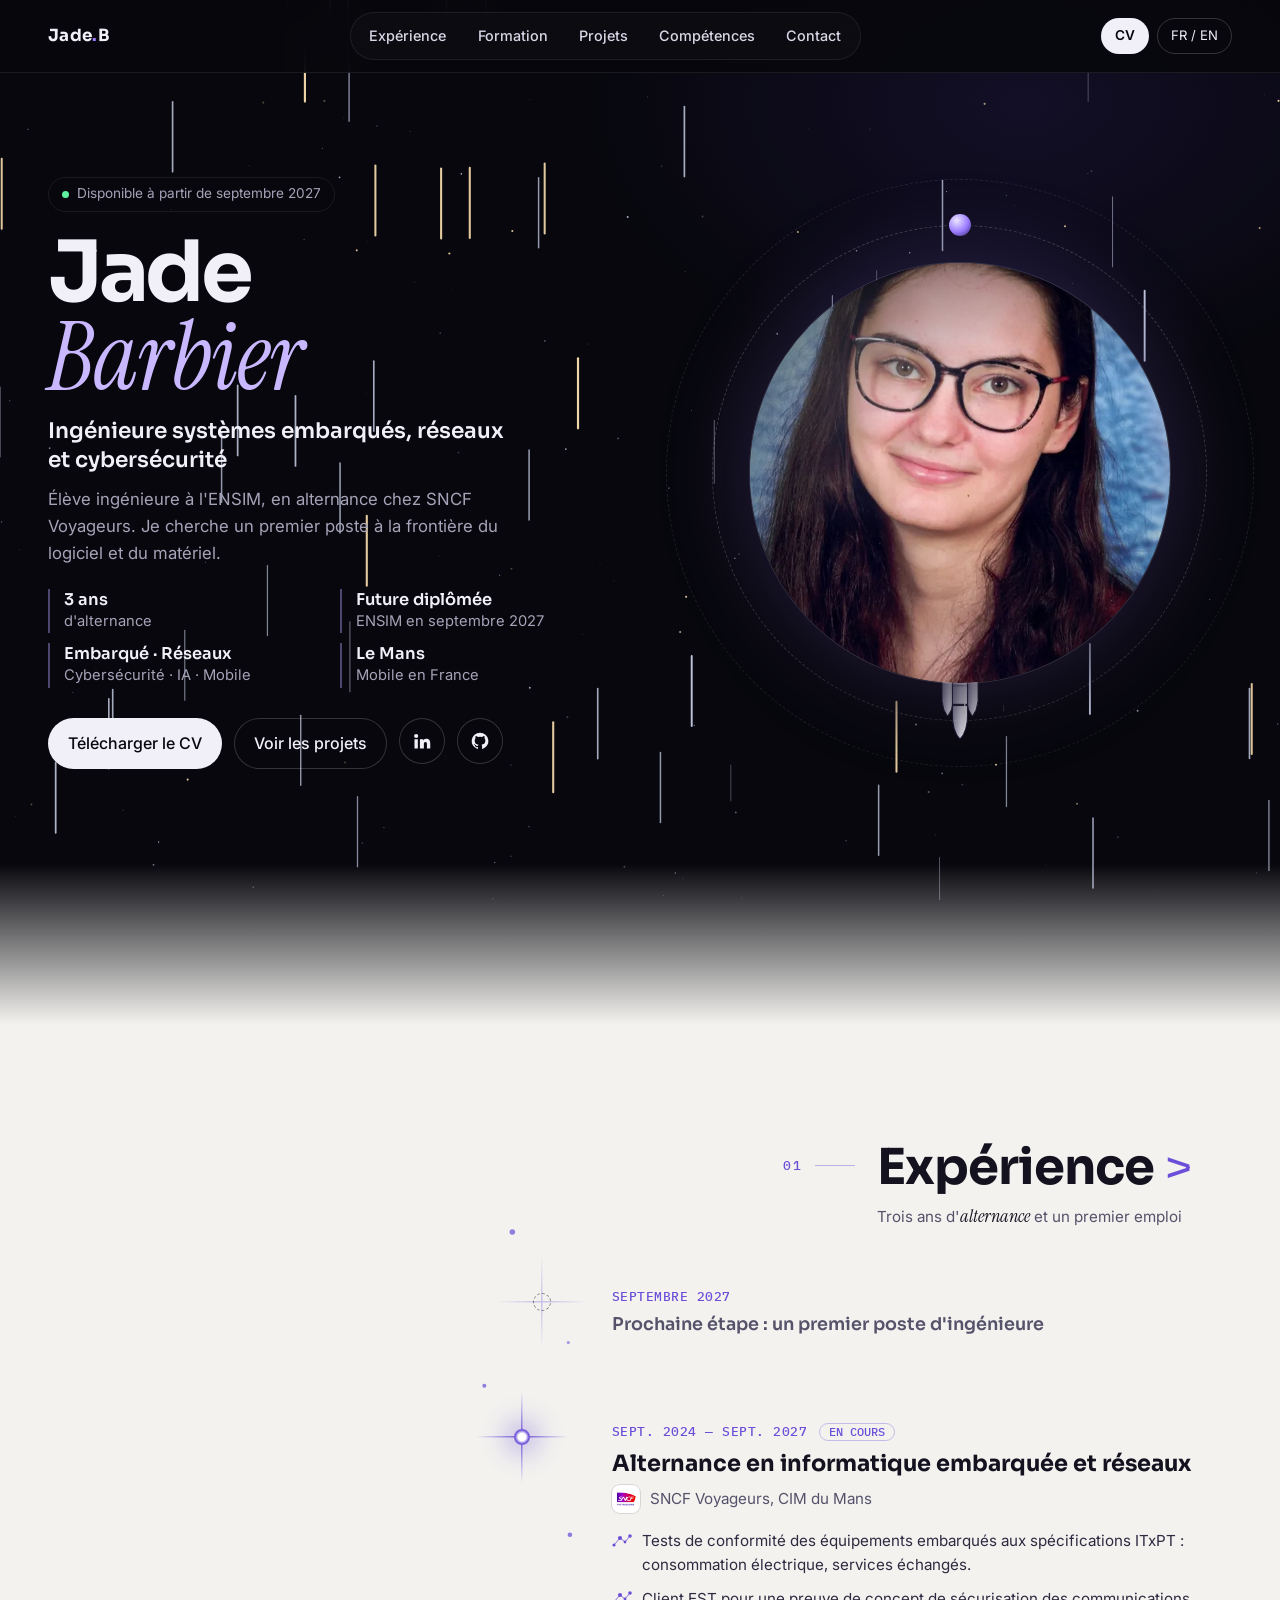
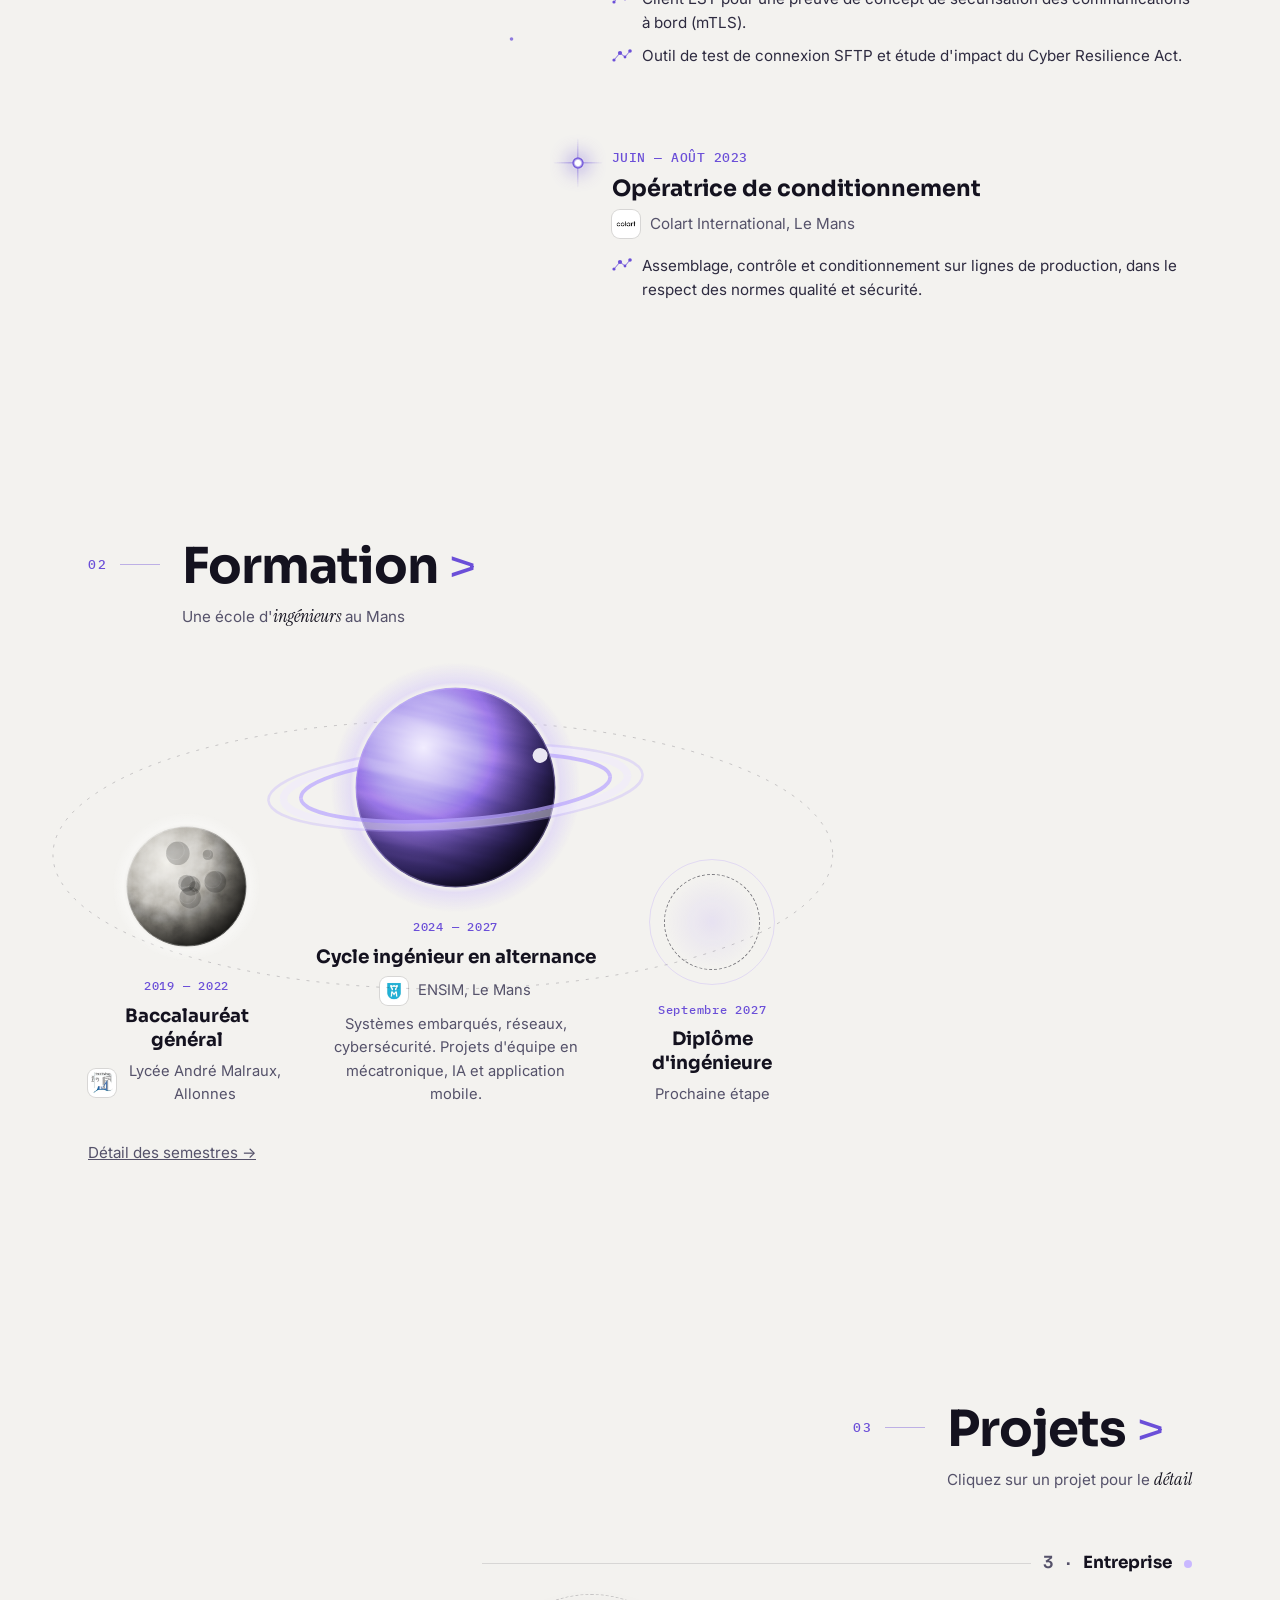
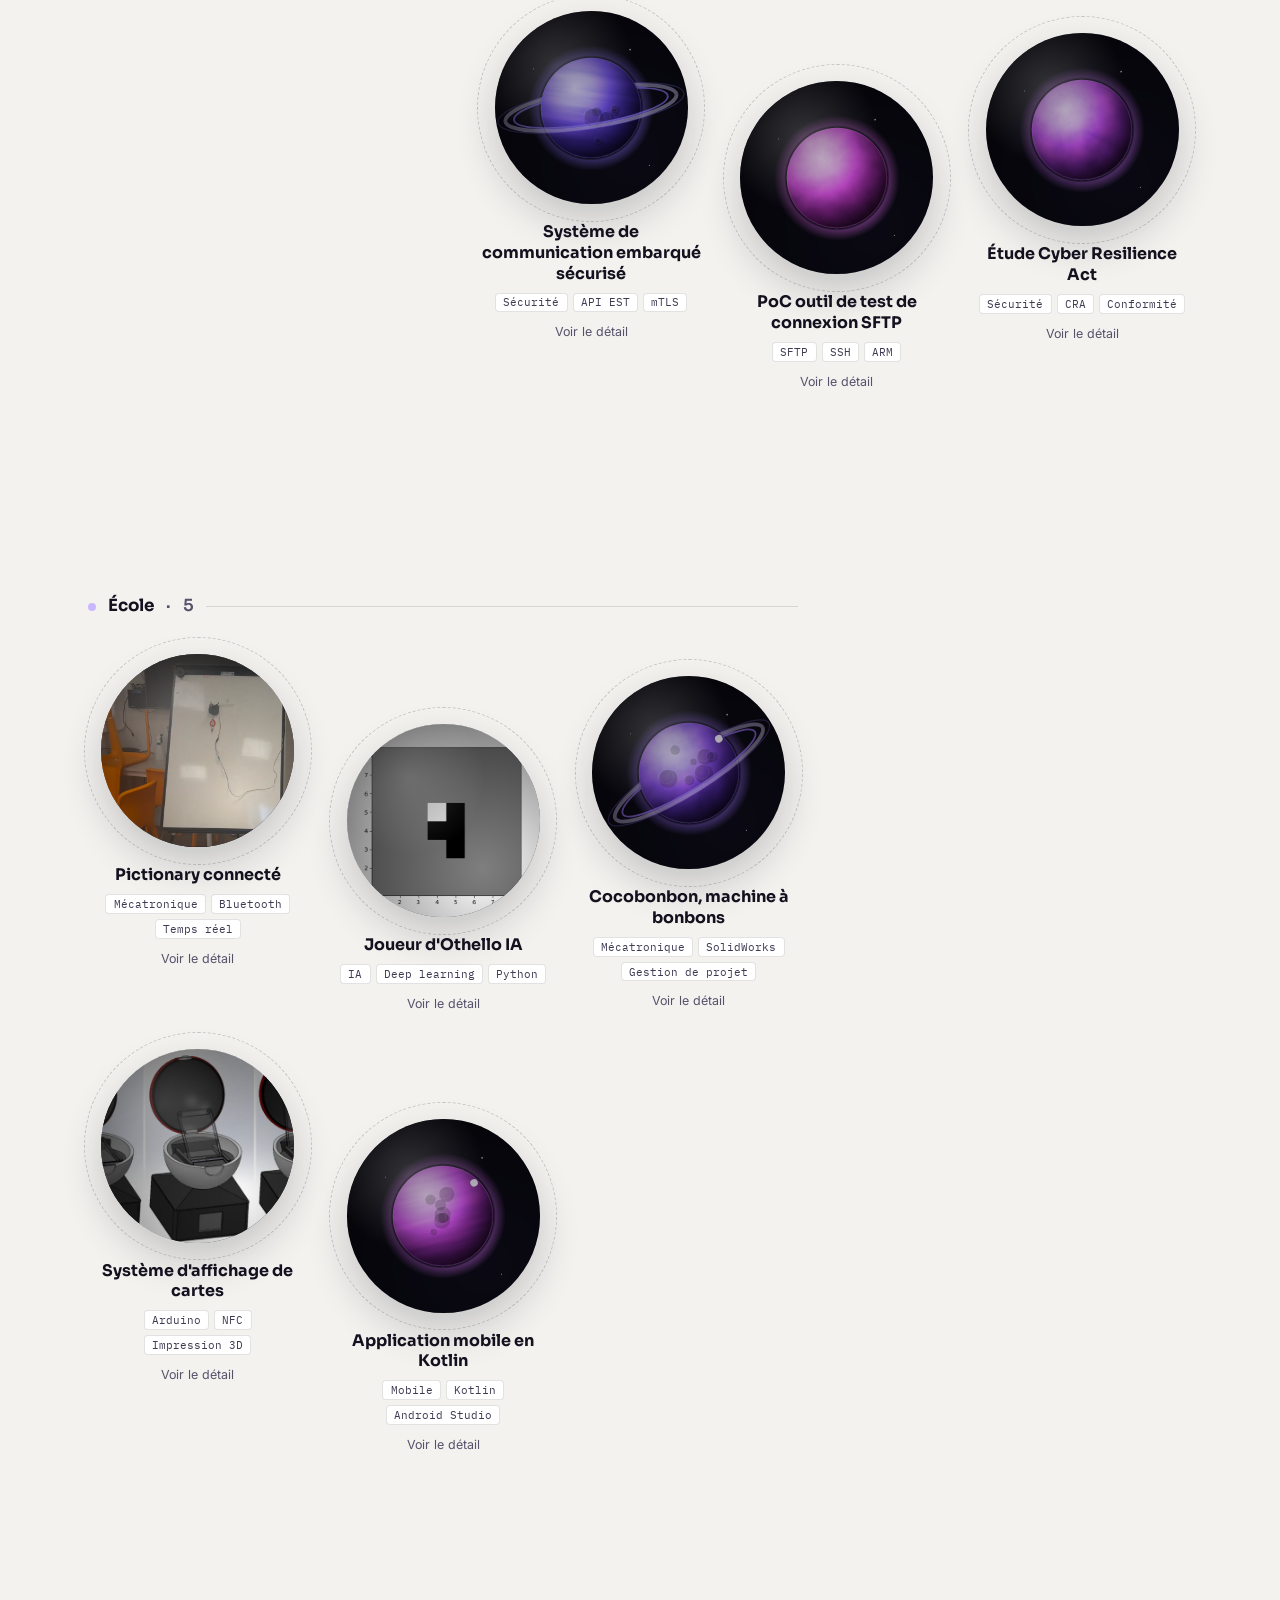
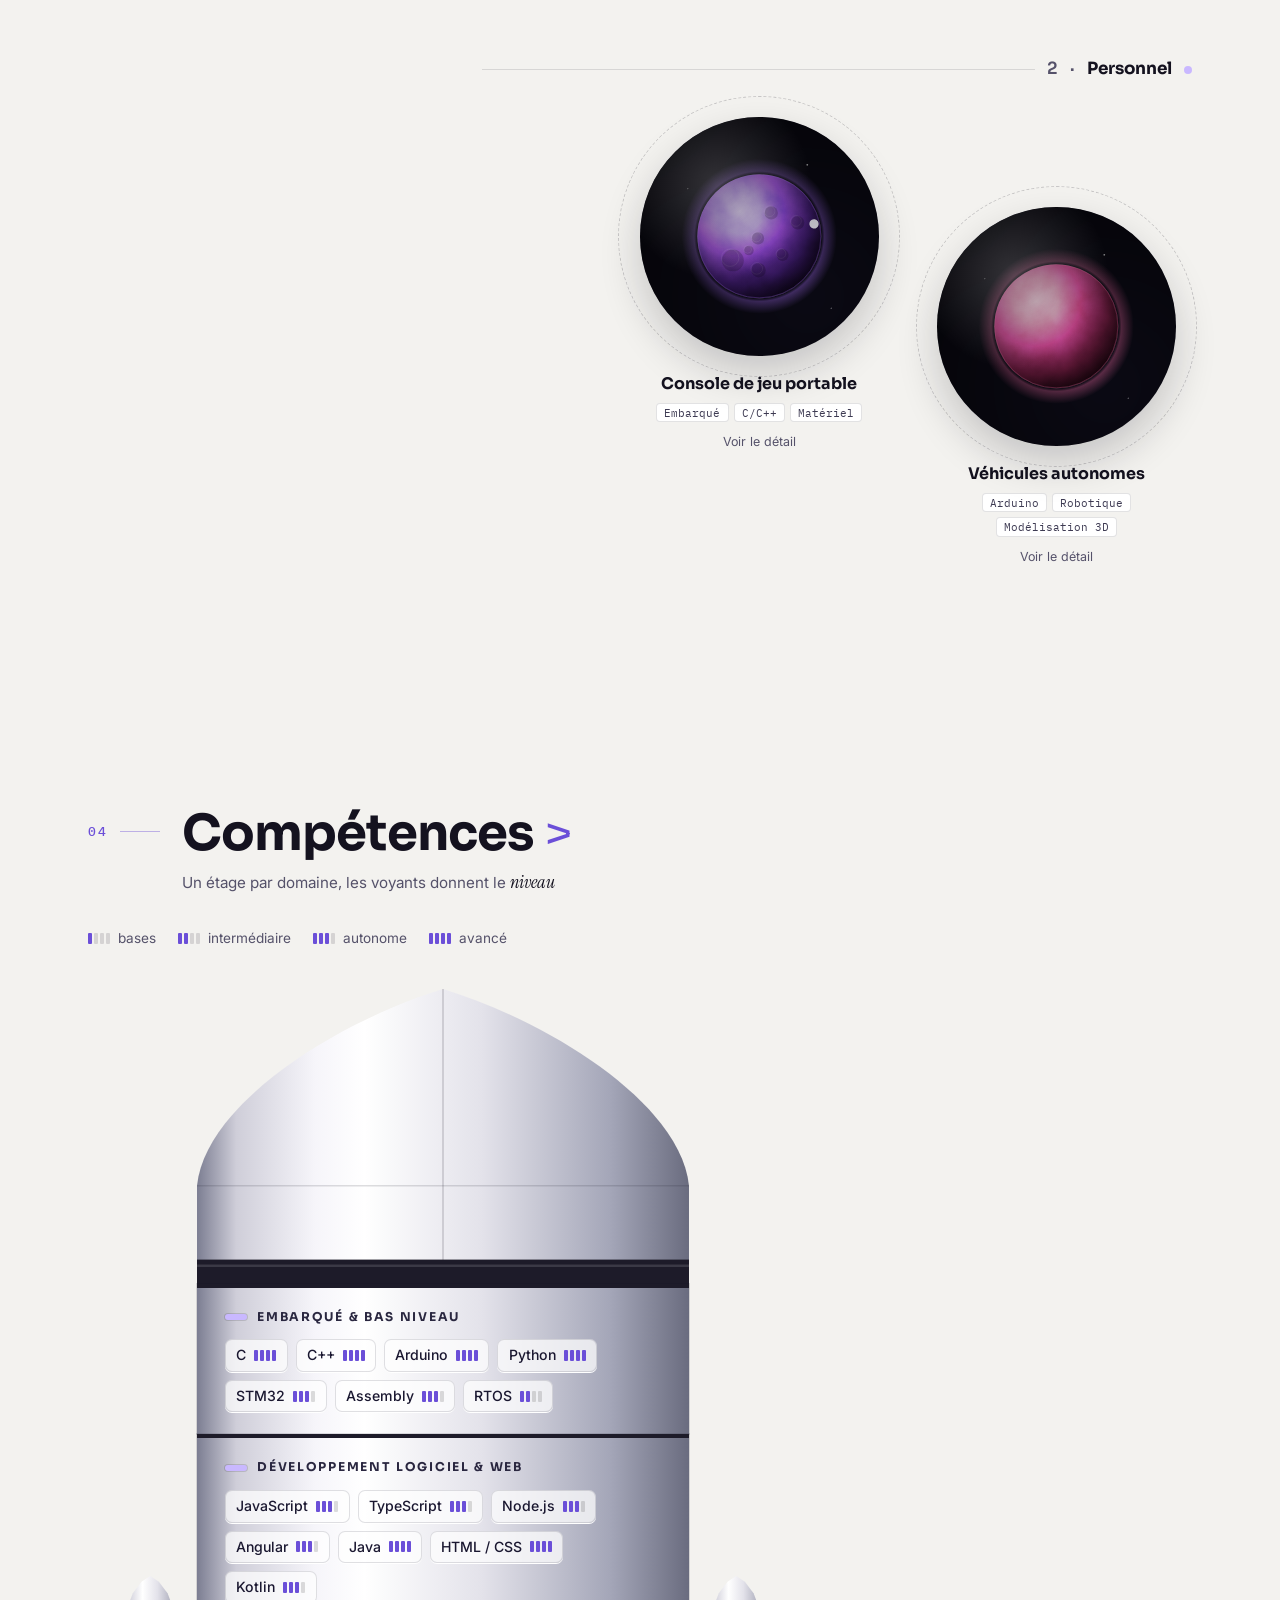
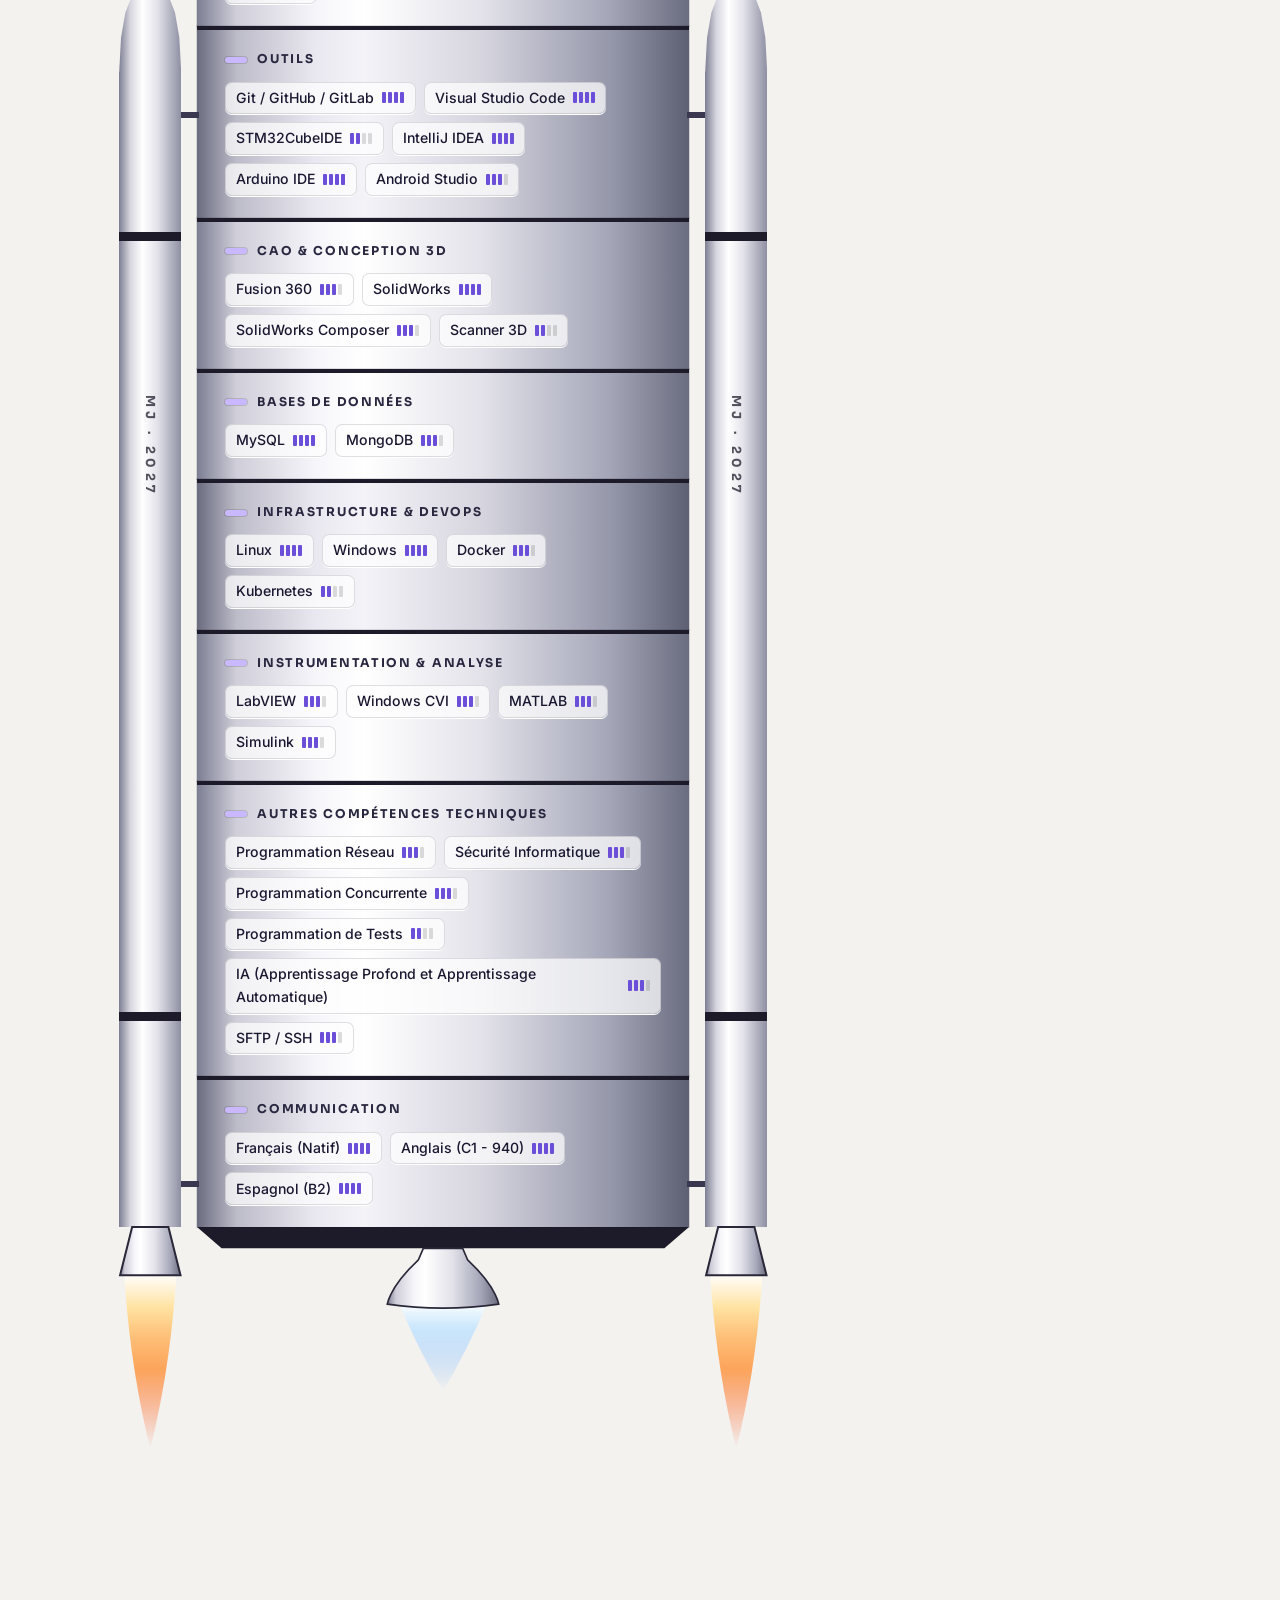
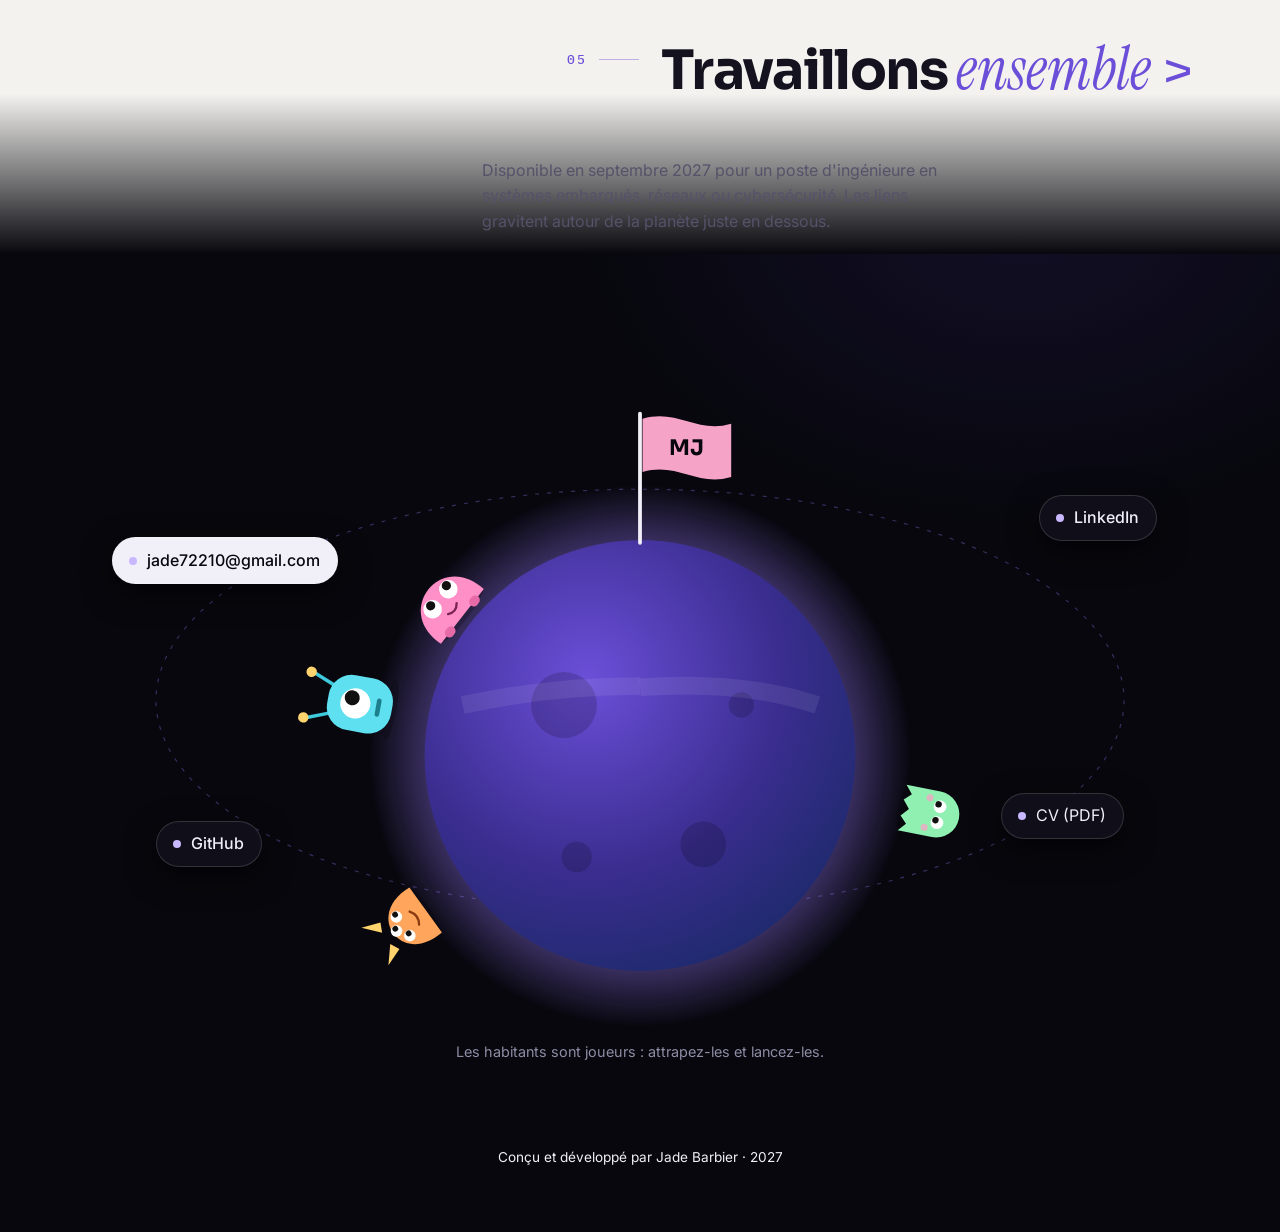
==== commit b783fa24: "Maquette fusée : fond clair, espace en haut et en bas, titres plus typés Co-Authored-By: Claude Opus" ====
--- a/maquette/fusee.html
+++ b/maquette/fusee.html
@@ -6,10 +6,10 @@
 <title>Jade Barbier · Portfolio</title>
 <link rel="preconnect" href="https://fonts.googleapis.com">
 <link rel="preconnect" href="https://fonts.gstatic.com" crossorigin>
-<link href="https://fonts.googleapis.com/css2?family=Sora:wght@400;600;700;800&family=Inter:wght@400;500;600&family=IBM+Plex+Mono:wght@400;500&display=swap" rel="stylesheet">
+<link href="https://fonts.googleapis.com/css2?family=Sora:wght@400;600;700;800&family=Inter:wght@400;500;600&family=IBM+Plex+Mono:wght@400;500&family=Instrument+Serif:ital@0;1&display=swap" rel="stylesheet">
 <style>
 :root{
-  --bg:#07070d; --line:#ffffff14; --ink:#f1eff8; --mute:#a6a3b8; --dim:#8f8ca6;
+  --bg:#f3f2ef; --line:#14121f1f; --ink:#14121f; --mute:#55526a; --dim:#66637a;
   --vio:#9b7bff; --rose:#f5a3c7; --blue:#7aa8ff; --ok:#5ef0a0;
   /* couleurs reprises par la planète des habitants */
   --planet-a:#3a2d8f; --planet-b:#6b4fd8; --planet-c:#1d2a6b; --accent:#9b7bff; --accent-2:#f5a3c7; --text:#f1eff8; --muted:#a6a3b8; --bg-0:#07070d;
@@ -274,6 +274,44 @@
 .foot{text-align:center;color:var(--dim);font-size:.85rem;padding:40px 0 50px}
 
 @media (max-width:1100px){.blk{width:66%}}
+
+/* ---- direction claire : l'espace seulement en haut et en bas ---- */
+body{background:var(--bg)}
+.sky{background:var(--bg)}
+.band{position:absolute;left:0;width:100%;z-index:-2;background:#07070d;pointer-events:none}
+.band::after{content:"";position:absolute;inset:0;background:radial-gradient(50% 40% at 80% 10%,#2a1f5a55,transparent 70%)}
+#band1{top:0}
+#band2::before{content:"";position:absolute;left:0;right:0;top:-1px;height:160px;background:linear-gradient(var(--bg),#07070d);z-index:1}
+#band1::before{content:"";position:absolute;left:0;right:0;bottom:-1px;height:160px;background:linear-gradient(#07070d,var(--bg));z-index:1}
+.dk{--bg:#07070d;--line:#ffffff14;--ink:#f1eff8;--mute:#a6a3b8;--dim:#8f8ca6;color:var(--ink)}
+.top.dk{background:#07070de6}
+em{font-family:'Instrument Serif',serif;font-style:italic;font-weight:400;letter-spacing:0}
+.sec-h p em{font-size:1.2em;color:var(--ink)}
+.sec-h h2 em{color:#6b4fd8;font-size:1.08em}
+.sec-h h2::after{content:" >";color:#6b4fd8;font-weight:400}
+.sec-h .num{color:#6b4fd8}.sec-h .num::after{background:#6b4fd866}
+.sec-h p{text-transform:none}
+.hero h1 span{font-family:'Instrument Serif',serif;font-style:italic;font-weight:400;letter-spacing:-.01em;font-size:1.12em;color:#c9b8ff}
+.sec-h .const{display:none}
+.link.cv{background:#12111dcc;color:var(--ink);padding:.65rem 1.1rem .65rem .7rem;font-size:inherit;font-weight:inherit}
+.trip .tl{stroke:#6b4fd8}.trip .dust{fill:#6b4fd8}
+.leg{--c:#6b4fd8 !important}
+.star::after{background:radial-gradient(circle,#fff 0 30%,var(--c) 55%,transparent 72%)}
+.star.ghost::after{border-color:#14121f88}
+.leg .when em{font-family:inherit;font-style:normal;color:#6b4fd8;border-color:#6b4fd855}
+.leg ul{color:#2e2b40}
+.where img{box-shadow:0 0 0 1px var(--line)}
+.sys > svg ellipse{stroke:#14121f33}
+.body .yr{color:#6b4fd8}.body p{color:var(--mute)}
+.pv.goal{border-color:#14121f88}
+.pj .ring{border-color:#14121f33}
+.pj .ball{box-shadow:0 18px 40px #14121f33}
+.pj .kw span{color:#3d3a52;background:#ffffff;border-color:var(--line)}
+.cluster::before{display:none}
+.legend .n b{background:#14121f22}
+.n b.on{background:#6b4fd8;box-shadow:none}
+.stage-r{box-shadow:0 0 0 1px #14121f22}
+#route .trail{stroke:#6b4fd8;opacity:.55;filter:none}
 @media (max-width:900px){
   .top nav{display:none}
   .page{overflow-x:clip}
@@ -300,10 +338,11 @@
 </head>
 <body>
 <div class="sky"></div>
+<div class="band" id="band1" aria-hidden="true"></div><div class="band" id="band2" aria-hidden="true"></div>
 <canvas id="stars" aria-hidden="true"></canvas>
 
 <a class="skip" href="#experience">Aller au contenu</a>
-<header class="top">
+<header class="top dk">
   <a class="mark" href="#profil">Jade<span>.</span>B</a>
   <nav><a href="#experience">Expérience</a><a href="#formation">Formation</a><a href="#projets">Projets</a><a href="#competences">Compétences</a><a href="#contact">Contact</a></nav>
   <div class="tools"><a class="cv" href="#">CV</a><button class="lang" type="button" aria-label="Changer de langue : français ou anglais">FR / EN</button></div>
@@ -333,7 +372,7 @@
   </svg>
 
 <!-- profil : la photo est dans le hublot du satellite, la fusée en part -->
-  <section class="blk l hero" id="profil" data-free="#station">
+  <section class="blk l hero dk" id="profil" data-free="#station">
     <div>
       <span class="pill reveal">Disponible à partir de septembre 2027</span>
       <h1 class="reveal" style="--d:.08s">Jade<br><span>Barbier</span></h1>
@@ -357,7 +396,7 @@
   
   <!-- expérience : une constellation, une étoile par poste -->
   <section class="blk r" id="experience">
-    <div class="sec-h reveal"><span class="num">01</span><div><h2>Expérience</h2><p>Alternance et emplois</p></div></div>
+    <div class="sec-h reveal"><span class="num">01</span><div><h2>Expérience</h2><p>Trois ans d'<em>alternance</em> et un premier emploi</p></div></div>
     <div class="trip" id="trip">
       <svg aria-hidden="true"><path class="tl" id="tripL" pathLength="1"/><g id="tripDust"></g></svg>
       <article class="leg next reveal" style="--x:60px;--c:#ffffff"><span class="star ghost"></span>
@@ -379,7 +418,7 @@
 
   <!-- formation : les planètes -->
   <section class="blk l" id="formation">
-    <div class="sec-h reveal"><span class="num">02</span><div><h2>Formation</h2><p>Diplômes et écoles</p></div></div>
+    <div class="sec-h reveal"><span class="num">02</span><div><h2>Formation</h2><p>Une école d'<em>ingénieurs</em> au Mans</p></div></div>
     <div class="sys">
       <svg viewBox="0 0 100 40" preserveAspectRatio="none" aria-hidden="true"><ellipse cx="50" cy="22" rx="49" ry="16" vector-effect="non-scaling-stroke"/></svg>
       <div class="body reveal"><div class="pv" data-planet="moon" style="--s:120px"></div><span class="yr">2019 — 2022</span><h3>Baccalauréat général</h3><p class="where"><img src="assets/malraux.webp" alt="">Lycée André Malraux, Allonnes</p></div>
@@ -391,7 +430,7 @@
 
   <!-- projets : un amas par catégorie -->
   <section class="blk r" id="projets">
-    <div class="sec-h reveal"><span class="num">03</span><div><h2>Projets</h2><p>Cliquez sur un projet pour le détail</p></div></div>
+    <div class="sec-h reveal"><span class="num">03</span><div><h2>Projets</h2><p>Cliquez sur un projet pour le <em>détail</em></p></div></div>
     <h3 class="grp reveal" style="--c:#c9b8ff"><i></i><b>Entreprise</b> · <span id="n-pro"></span></h3>
     <div class="cluster" id="g-pro" style="--c:#c9b8ff"></div>
   </section>
@@ -403,22 +442,22 @@
     <h3 class="grp reveal" style="--c:#c9b8ff"><i></i><b>Personnel</b> · <span id="n-perso"></span></h3>
     <div class="cluster two" id="g-perso" style="--c:#c9b8ff"></div>
   </section>
-  <dialog class="sheet" id="sheet" aria-label="Détail du projet"></dialog>
+  <dialog class="sheet dk" id="sheet" aria-label="Détail du projet"></dialog>
 
   <!-- compétences : la fusée, un étage par domaine -->
   <section class="blk l" id="competences">
-    <div class="sec-h reveal"><span class="num">04</span><div><h2>Compétences</h2><p>Un étage par domaine, les voyants donnent le niveau</p></div></div>
+    <div class="sec-h reveal"><span class="num">04</span><div><h2>Compétences</h2><p>Un étage par domaine, les voyants donnent le <em>niveau</em></p></div></div>
     <div class="legend reveal" id="legend"></div>
     <div class="build reveal" id="build"></div>
   </section>
 
   <!-- contact -->
   <section class="blk r contact-txt" id="contact">
-    <div class="sec-h reveal"><span class="num">05</span><div><h2>Travaillons ensemble</h2></div></div>
+    <div class="sec-h reveal"><span class="num">05</span><div><h2>Travaillons <em>ensemble</em></h2></div></div>
     <p class="reveal">Disponible en septembre 2027 pour un poste d'ingénieure en systèmes embarqués, réseaux ou cybersécurité. Les liens gravitent autour de la planète juste en dessous.</p>
   </section>
 
-  <section class="landing" id="atterrissage">
+  <section class="landing dk" id="atterrissage">
     <div class="orbitwrap">
       <svg class="ring" viewBox="0 0 100 40" preserveAspectRatio="none" aria-hidden="true"><ellipse cx="50" cy="20" rx="44" ry="17" vector-effect="non-scaling-stroke"/></svg>
       <div class="links">
@@ -479,7 +518,7 @@
     <p class="hint">Les habitants sont joueurs : attrapez-les et lancez-les.</p>
     <button class="close" id="closeLid" type="button" hidden>Refermer</button>
   </section>
-  <p class="foot">Conçu et développé par Jade Barbier · 2027</p>
+  <p class="foot dk">Conçu et développé par Jade Barbier · 2027</p>
 </main>
 
 <script src="data.js"></script>
@@ -575,8 +614,13 @@
 // fond calme : peu d'étoiles, et seulement un tiers d'entre elles s'étirent quand on défile vite
 function seedSky(){cv.width=innerWidth*devicePixelRatio;cv.height=innerHeight*devicePixelRatio;stars=Array.from({length:Math.round(innerWidth*innerHeight/5200)},()=>({x:Math.random()*innerWidth,y:Math.random()*innerHeight,z:Math.random(),p:Math.random()*6,k:Math.random()<.3}))}
 let vel=0,lastY=scrollY,shoot=null;
+const BANDS=[document.getElementById('band1'),document.getElementById('band2')];
+// l'espace n'occupe que le haut (profil) et le bas (planète d'arrivée)
+function bands(){const pg=page.getBoundingClientRect().top+scrollY,h=rel(document.getElementById('profil')),l=rel(document.getElementById('atterrissage'));
+  BANDS[0].style.height=(pg+h.y+h.h+120)+'px';const t=pg+l.y-200;BANDS[1].style.top=t+'px';BANDS[1].style.height=(document.documentElement.scrollHeight-t)+'px'}
 function sky(t){const dy=scrollY-lastY;lastY=scrollY;vel+=(dy-vel)*.12;
   cx.setTransform(devicePixelRatio,0,0,devicePixelRatio,0,0);cx.clearRect(0,0,innerWidth,innerHeight);const H=innerHeight;cx.lineCap='round';
+  cx.save();cx.beginPath();for(const b of BANDS){const r=b.getBoundingClientRect();if(r.bottom>0&&r.top<H)cx.rect(0,r.top,innerWidth,r.height)}cx.clip();
   for(const s of stars){s.y-=(vel*.5+.06)*(s.z*.9+.1);
     if(s.y<-30){s.y=H+30;s.x=Math.random()*innerWidth}if(s.y>H+30){s.y=-30;s.x=Math.random()*innerWidth}
     const len=s.k?Math.min(70,Math.abs(vel)*s.z*1.1):0;
@@ -585,7 +629,7 @@
   if(!shoot&&Math.random()<.0008)shoot={x:Math.random()*innerWidth*.8,y:Math.random()*H*.5,l:0};
   if(shoot){shoot.l+=14;const a=shoot.l,x=shoot.x+a,y=shoot.y+a*.45;cx.globalAlpha=Math.max(0,1-a/420);cx.strokeStyle='#fff';cx.lineWidth=1.6;
     cx.beginPath();cx.moveTo(x,y);cx.lineTo(x-90,y-40);cx.stroke();if(a>420)shoot=null}
-  requestAnimationFrame(sky)}
+  cx.restore();requestAnimationFrame(sky)}
 
 // ---------- route de la fusée ----------
 // Elle part du satellite où est la photo, descend dans l'espace libre à côté de chaque bloc,
@@ -715,8 +759,8 @@
 // ---------- démarrage ----------
 const reduced=matchMedia('(prefers-reduced-motion:reduce)').matches;
 seedSky();if(!reduced)requestAnimationFrame(sky);
-addEventListener('load',plot);document.fonts&&document.fonts.ready.then(plot);
-let rt;addEventListener('resize',()=>{clearTimeout(rt);rt=setTimeout(()=>{seedSky();plot()},150)});
+addEventListener('load',()=>{bands();plot()});document.fonts&&document.fonts.ready.then(()=>{bands();plot()});
+let rt;addEventListener('resize',()=>{clearTimeout(rt);rt=setTimeout(()=>{seedSky();bands();plot()},150)});
 document.querySelectorAll('img').forEach(i=>i.complete||i.addEventListener('load',()=>{clearTimeout(rt);rt=setTimeout(plot,100)}));
 </script>
 </body>
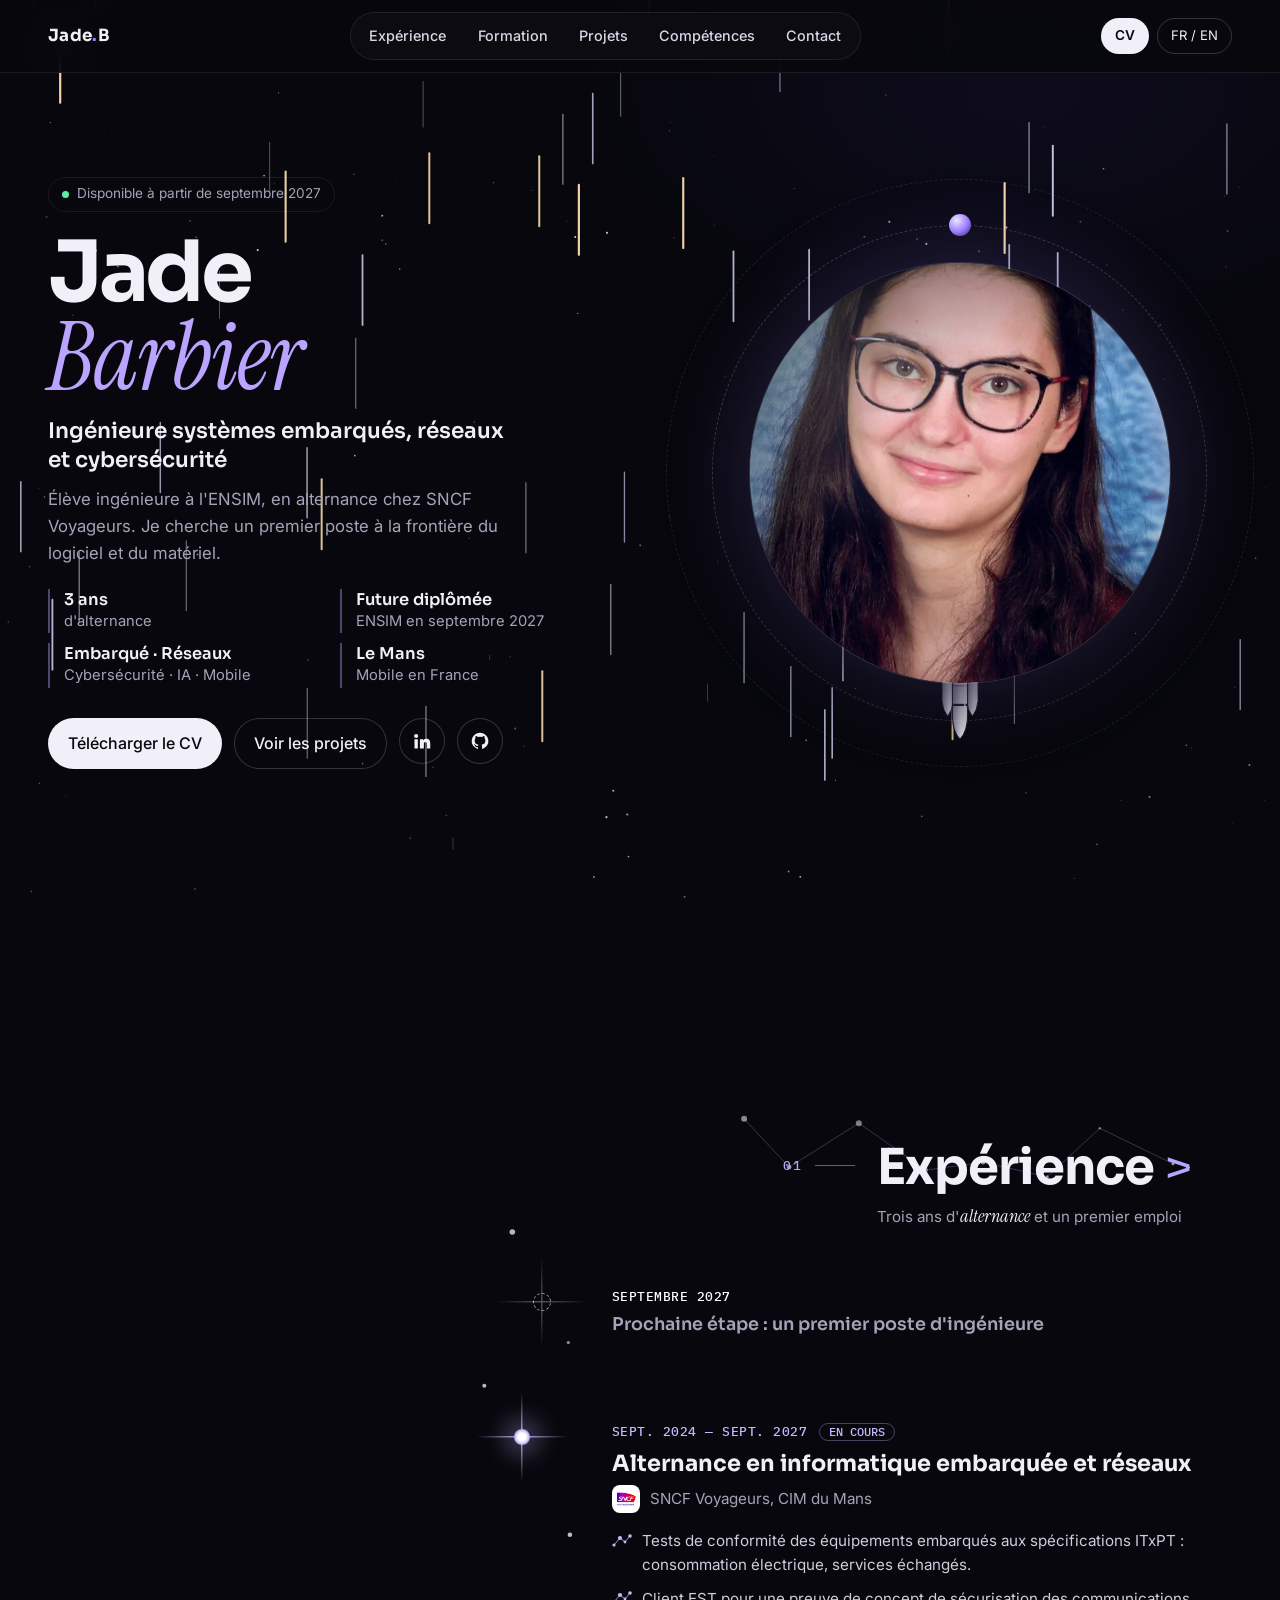
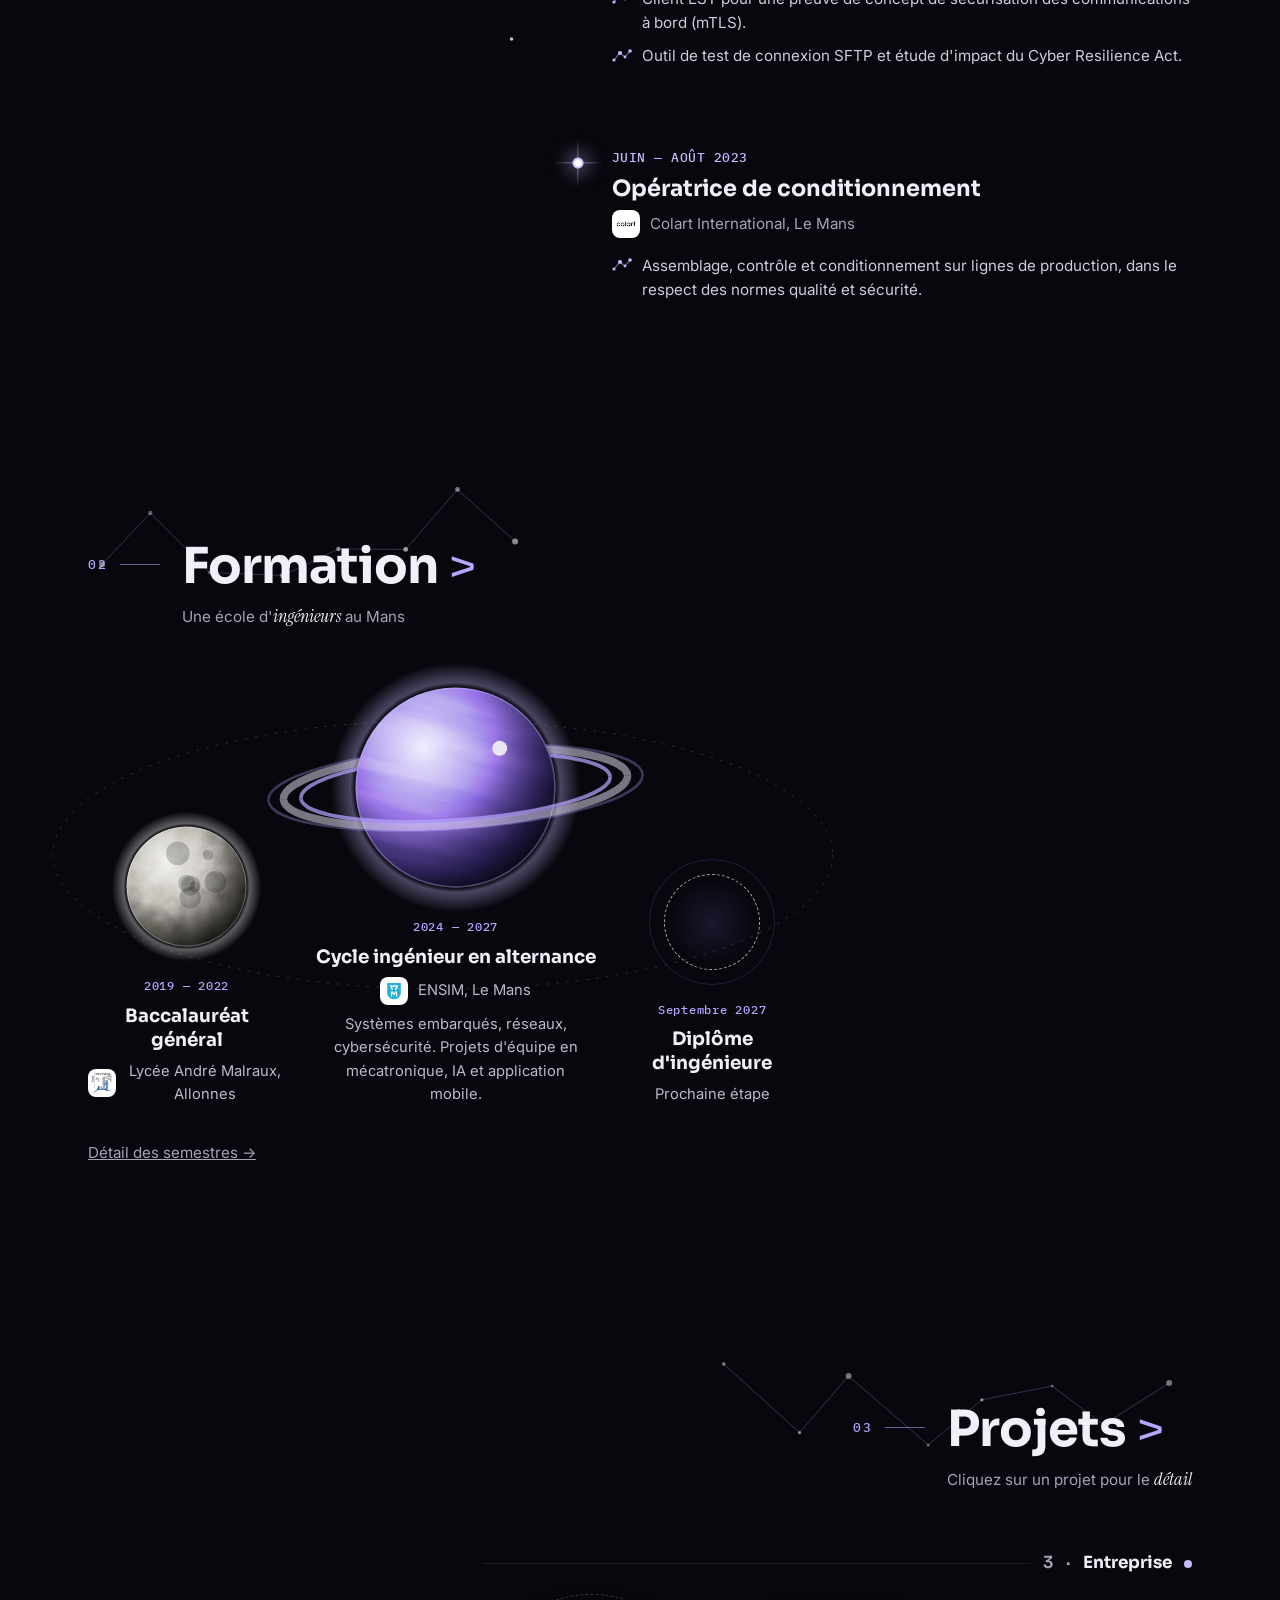
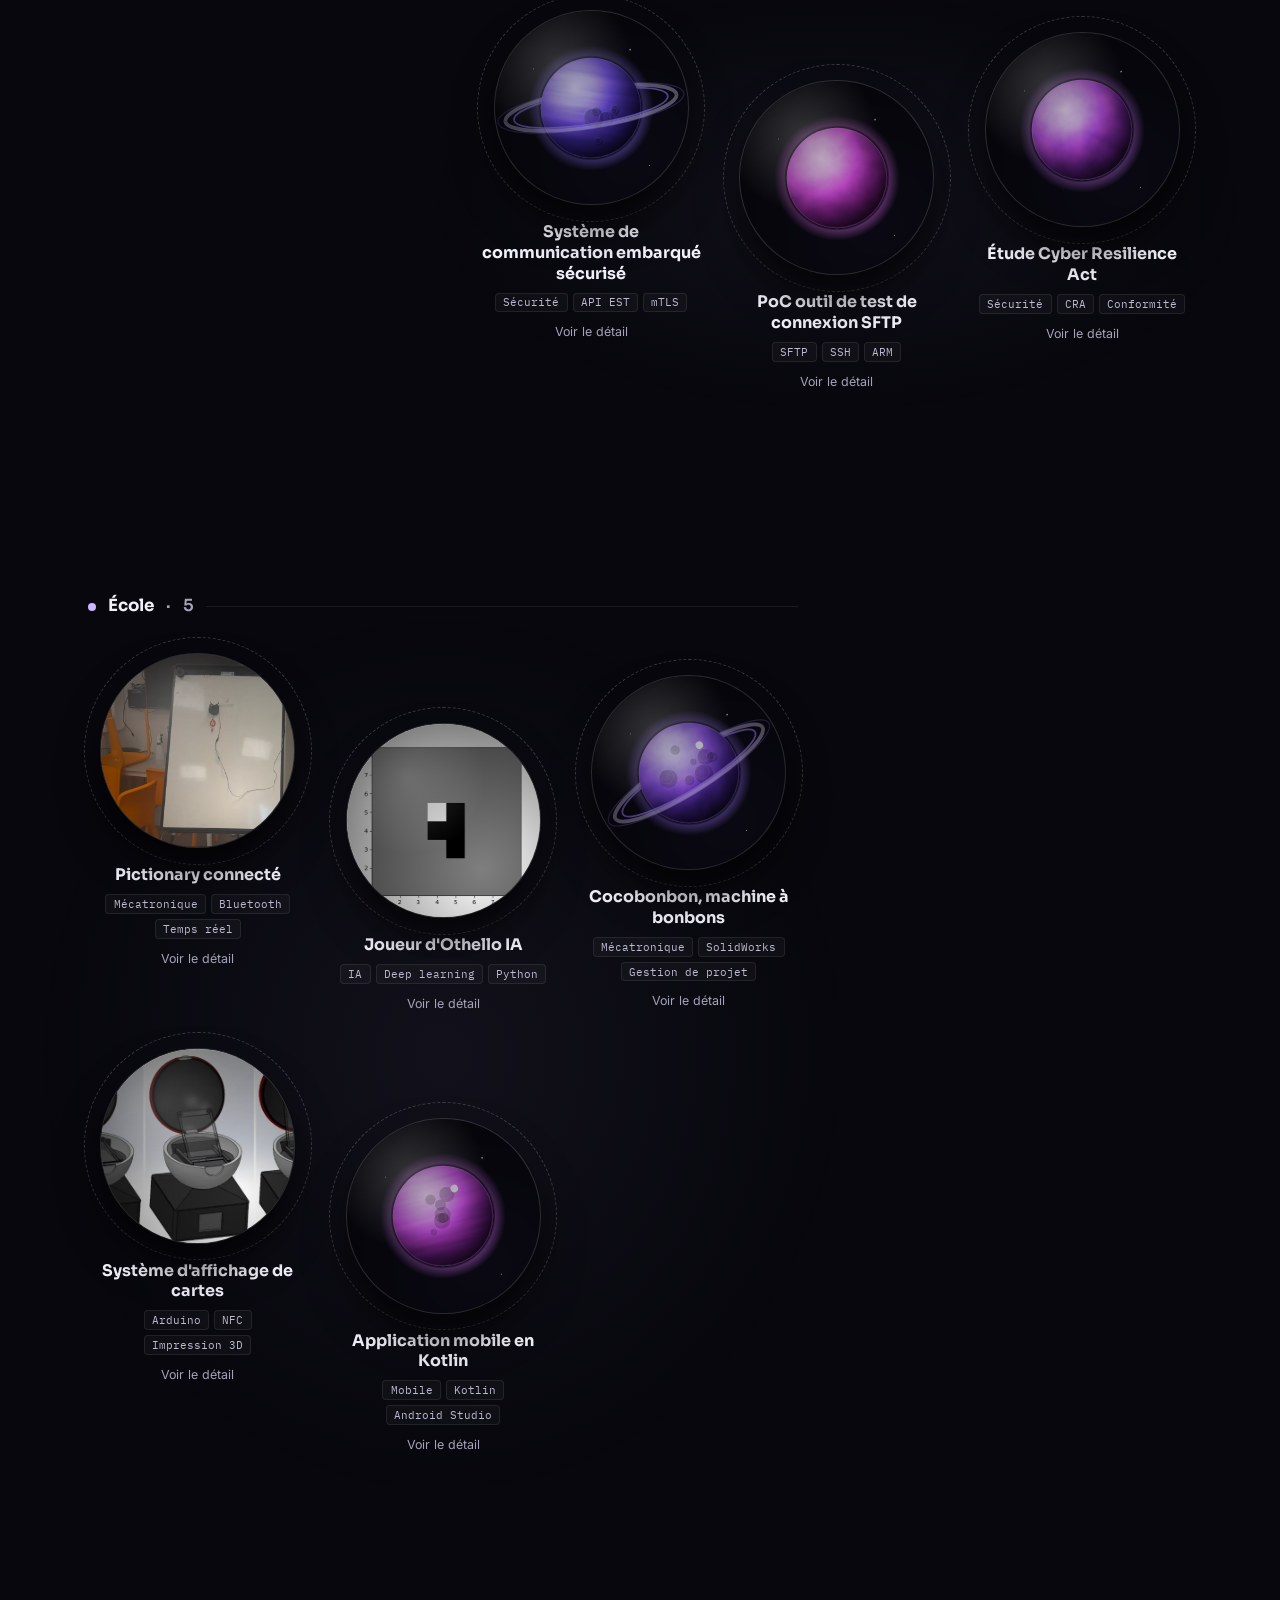
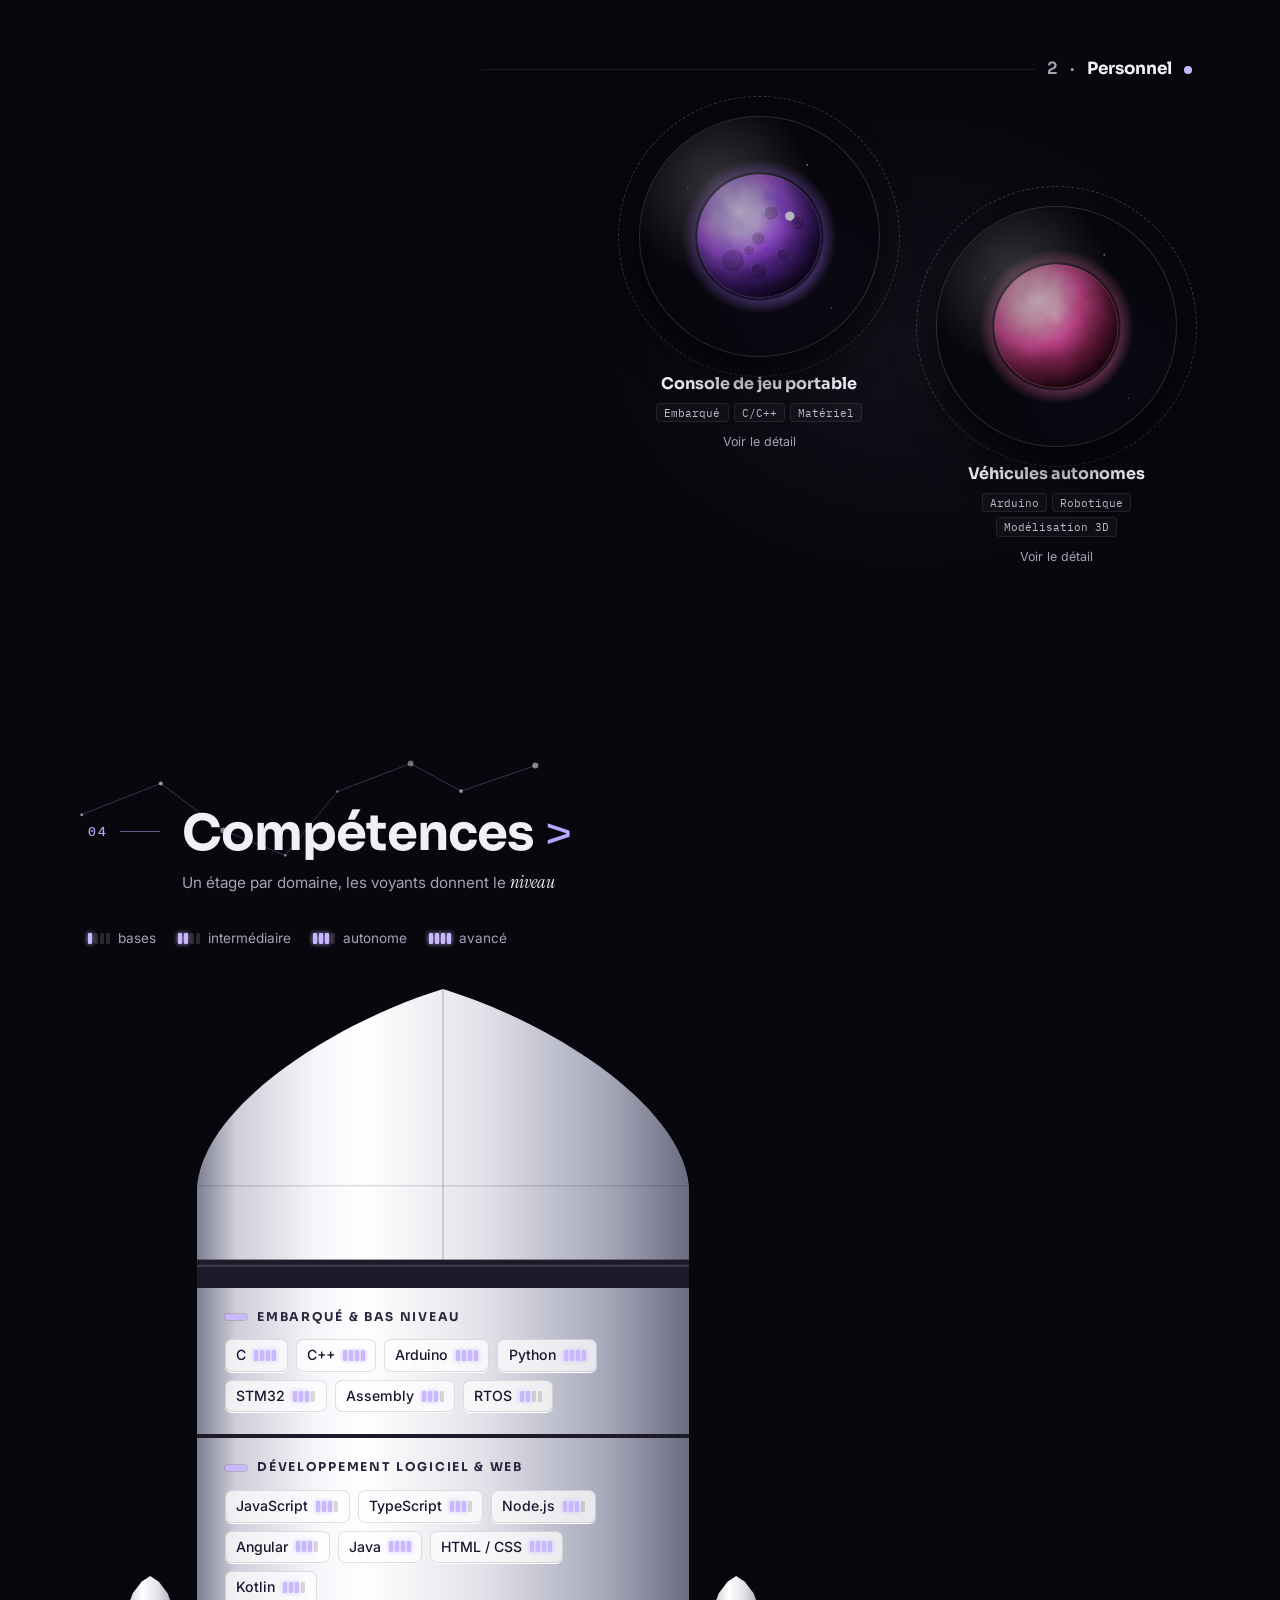
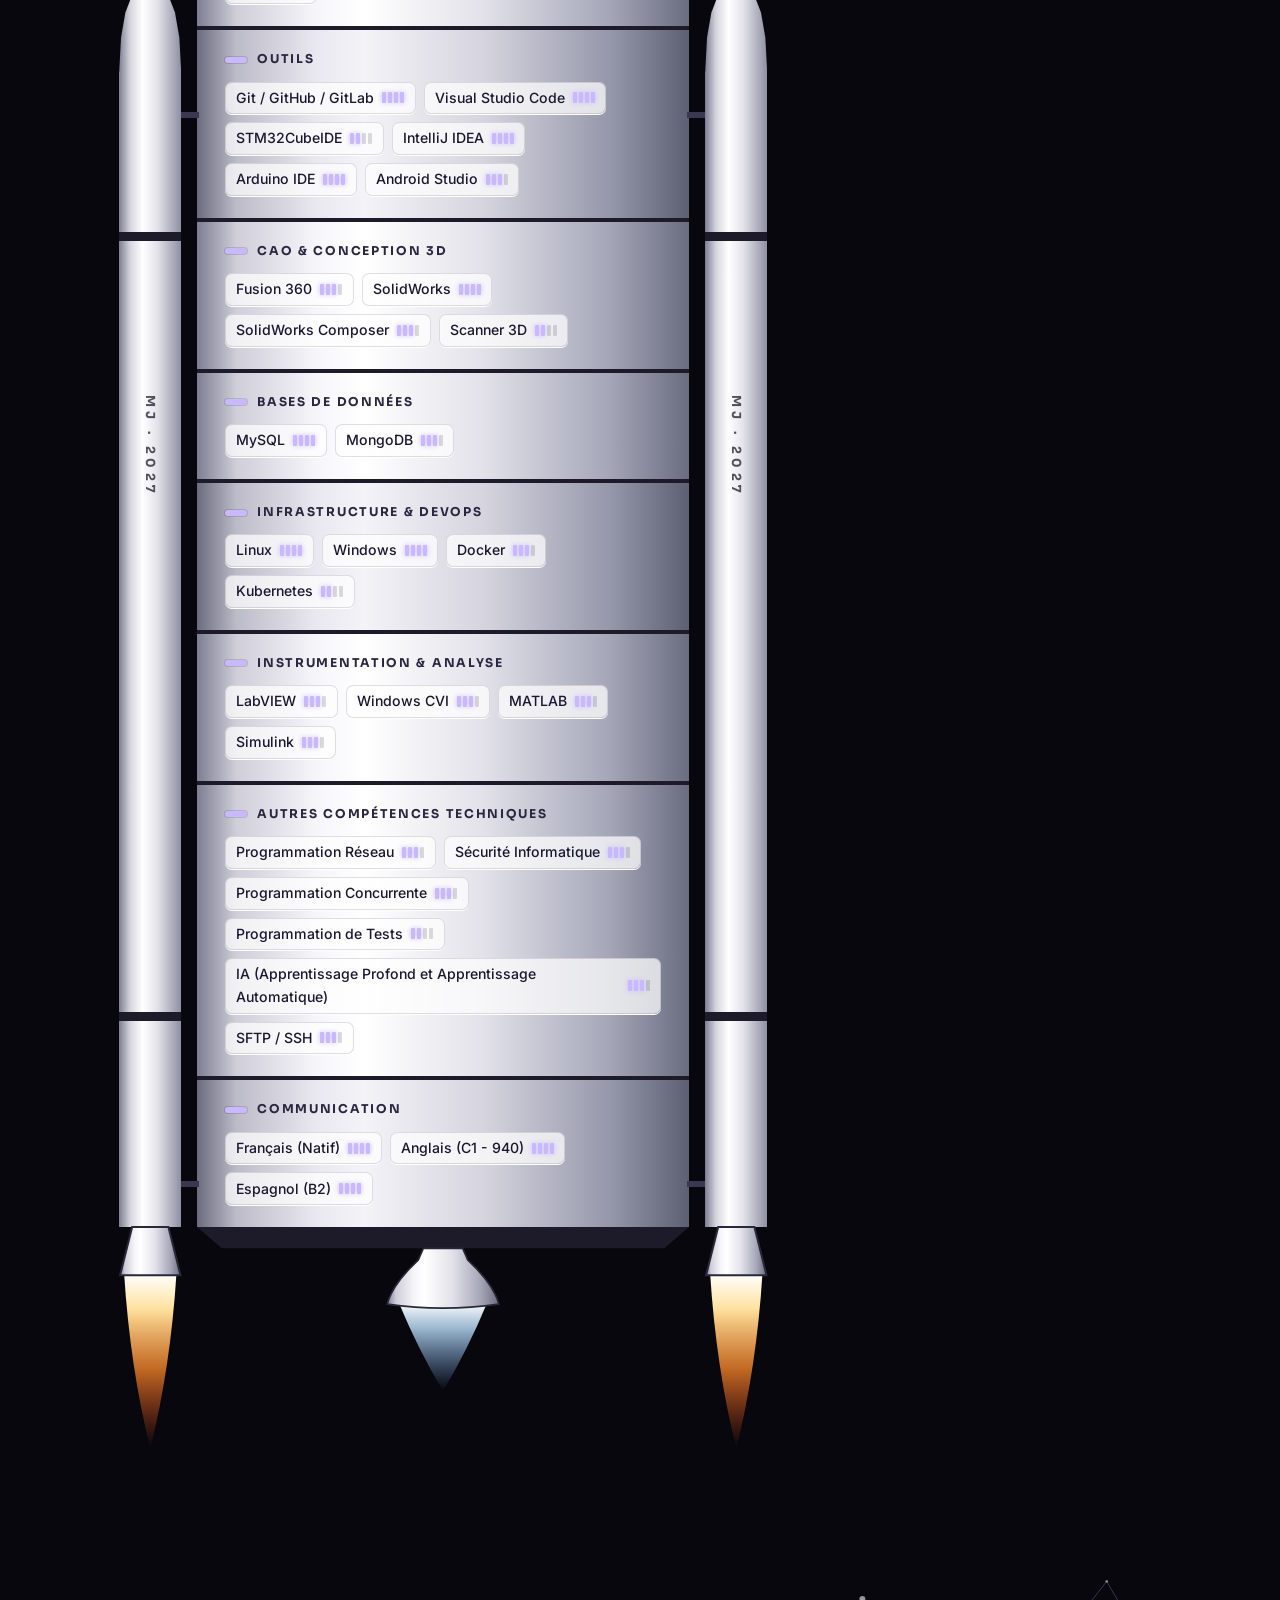
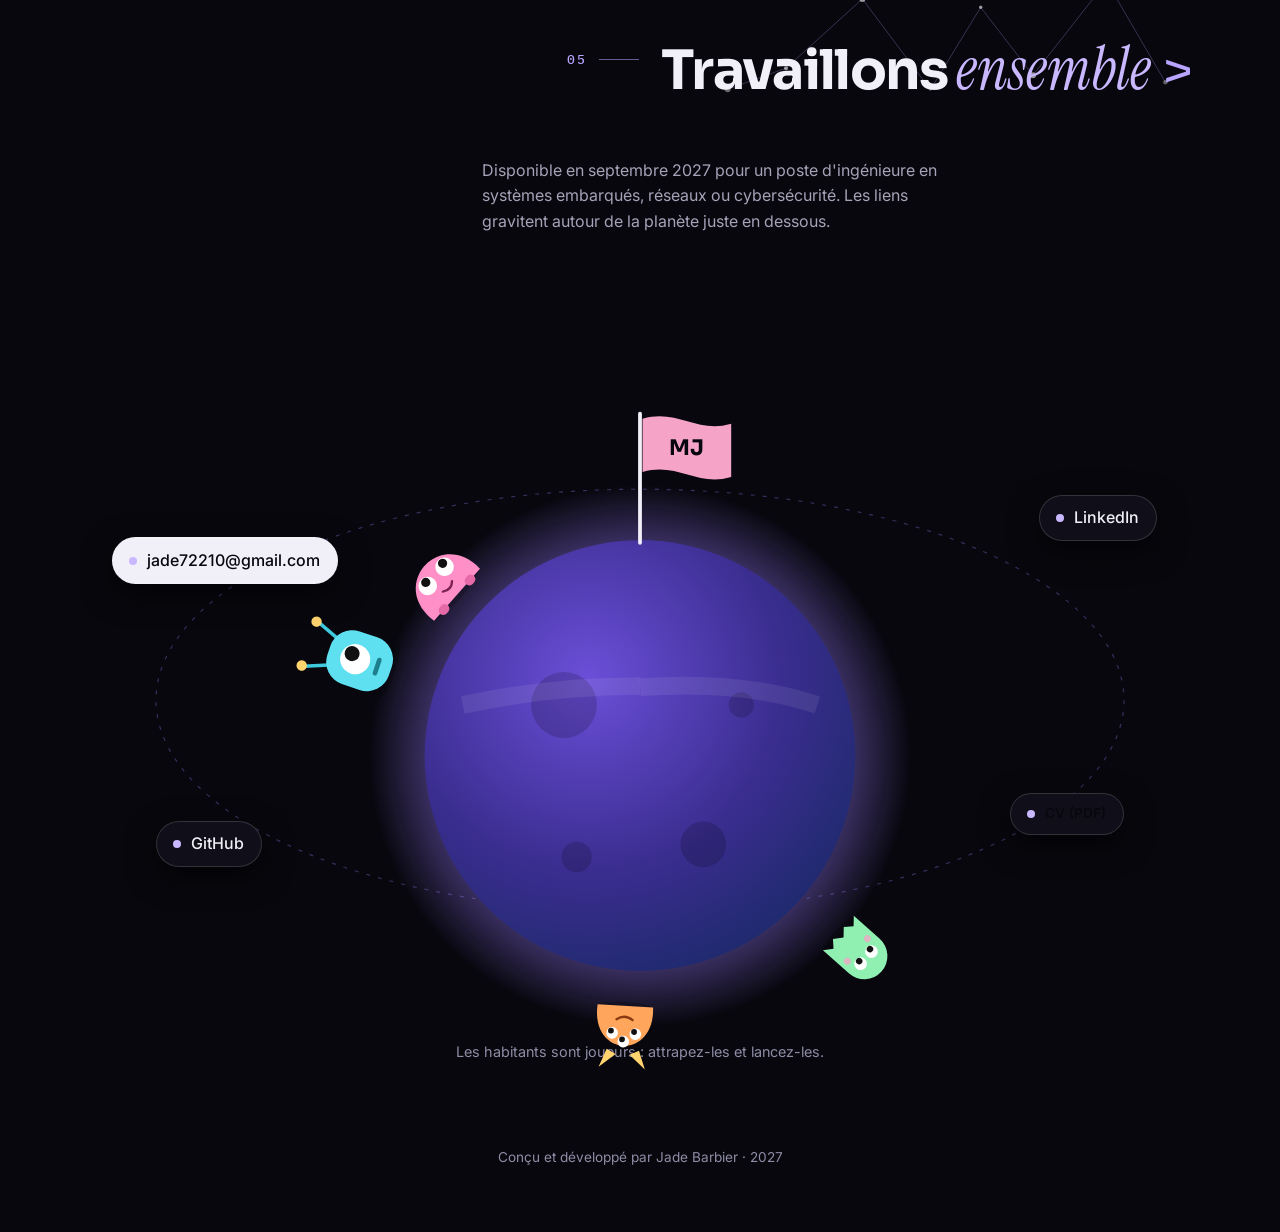
==== commit 6c4e98de: "Maquette fusée : retour au fond spatial partout, titres retravaillés conservés Co-Authored-By: Claud" ====
--- a/maquette/fusee.html
+++ b/maquette/fusee.html
@@ -9,7 +9,7 @@
 <link href="https://fonts.googleapis.com/css2?family=Sora:wght@400;600;700;800&family=Inter:wght@400;500;600&family=IBM+Plex+Mono:wght@400;500&family=Instrument+Serif:ital@0;1&display=swap" rel="stylesheet">
 <style>
 :root{
-  --bg:#f3f2ef; --line:#14121f1f; --ink:#14121f; --mute:#55526a; --dim:#66637a;
+  --bg:#07070d; --line:#ffffff14; --ink:#f1eff8; --mute:#a6a3b8; --dim:#8f8ca6;
   --vio:#9b7bff; --rose:#f5a3c7; --blue:#7aa8ff; --ok:#5ef0a0;
   /* couleurs reprises par la planète des habitants */
   --planet-a:#3a2d8f; --planet-b:#6b4fd8; --planet-c:#1d2a6b; --accent:#9b7bff; --accent-2:#f5a3c7; --text:#f1eff8; --muted:#a6a3b8; --bg-0:#07070d;
@@ -275,43 +275,13 @@
 
 @media (max-width:1100px){.blk{width:66%}}
 
-/* ---- direction claire : l'espace seulement en haut et en bas ---- */
-body{background:var(--bg)}
-.sky{background:var(--bg)}
-.band{position:absolute;left:0;width:100%;z-index:-2;background:#07070d;pointer-events:none}
-.band::after{content:"";position:absolute;inset:0;background:radial-gradient(50% 40% at 80% 10%,#2a1f5a55,transparent 70%)}
-#band1{top:0}
-#band2::before{content:"";position:absolute;left:0;right:0;top:-1px;height:160px;background:linear-gradient(var(--bg),#07070d);z-index:1}
-#band1::before{content:"";position:absolute;left:0;right:0;bottom:-1px;height:160px;background:linear-gradient(#07070d,var(--bg));z-index:1}
-.dk{--bg:#07070d;--line:#ffffff14;--ink:#f1eff8;--mute:#a6a3b8;--dim:#8f8ca6;color:var(--ink)}
-.top.dk{background:#07070de6}
+/* titres : un mot en italique, un chevron */
 em{font-family:'Instrument Serif',serif;font-style:italic;font-weight:400;letter-spacing:0}
 .sec-h p em{font-size:1.2em;color:var(--ink)}
-.sec-h h2 em{color:#6b4fd8;font-size:1.08em}
-.sec-h h2::after{content:" >";color:#6b4fd8;font-weight:400}
-.sec-h .num{color:#6b4fd8}.sec-h .num::after{background:#6b4fd866}
-.sec-h p{text-transform:none}
-.hero h1 span{font-family:'Instrument Serif',serif;font-style:italic;font-weight:400;letter-spacing:-.01em;font-size:1.12em;color:#c9b8ff}
-.sec-h .const{display:none}
-.link.cv{background:#12111dcc;color:var(--ink);padding:.65rem 1.1rem .65rem .7rem;font-size:inherit;font-weight:inherit}
-.trip .tl{stroke:#6b4fd8}.trip .dust{fill:#6b4fd8}
-.leg{--c:#6b4fd8 !important}
-.star::after{background:radial-gradient(circle,#fff 0 30%,var(--c) 55%,transparent 72%)}
-.star.ghost::after{border-color:#14121f88}
-.leg .when em{font-family:inherit;font-style:normal;color:#6b4fd8;border-color:#6b4fd855}
-.leg ul{color:#2e2b40}
-.where img{box-shadow:0 0 0 1px var(--line)}
-.sys > svg ellipse{stroke:#14121f33}
-.body .yr{color:#6b4fd8}.body p{color:var(--mute)}
-.pv.goal{border-color:#14121f88}
-.pj .ring{border-color:#14121f33}
-.pj .ball{box-shadow:0 18px 40px #14121f33}
-.pj .kw span{color:#3d3a52;background:#ffffff;border-color:var(--line)}
-.cluster::before{display:none}
-.legend .n b{background:#14121f22}
-.n b.on{background:#6b4fd8;box-shadow:none}
-.stage-r{box-shadow:0 0 0 1px #14121f22}
-#route .trail{stroke:#6b4fd8;opacity:.55;filter:none}
+.sec-h h2 em{color:#c9b8ff;font-size:1.08em}
+.sec-h h2::after{content:" >";color:#b9a4ff;font-weight:400}
+.hero h1 span{font-family:'Instrument Serif',serif;font-style:italic;font-weight:400;letter-spacing:-.01em;font-size:1.12em}
+.leg .when em{font-family:inherit;font-style:normal}
 @media (max-width:900px){
   .top nav{display:none}
   .page{overflow-x:clip}
@@ -338,11 +308,10 @@
 </head>
 <body>
 <div class="sky"></div>
-<div class="band" id="band1" aria-hidden="true"></div><div class="band" id="band2" aria-hidden="true"></div>
 <canvas id="stars" aria-hidden="true"></canvas>
 
 <a class="skip" href="#experience">Aller au contenu</a>
-<header class="top dk">
+<header class="top">
   <a class="mark" href="#profil">Jade<span>.</span>B</a>
   <nav><a href="#experience">Expérience</a><a href="#formation">Formation</a><a href="#projets">Projets</a><a href="#competences">Compétences</a><a href="#contact">Contact</a></nav>
   <div class="tools"><a class="cv" href="#">CV</a><button class="lang" type="button" aria-label="Changer de langue : français ou anglais">FR / EN</button></div>
@@ -372,7 +341,7 @@
   </svg>
 
 <!-- profil : la photo est dans le hublot du satellite, la fusée en part -->
-  <section class="blk l hero dk" id="profil" data-free="#station">
+  <section class="blk l hero" id="profil" data-free="#station">
     <div>
       <span class="pill reveal">Disponible à partir de septembre 2027</span>
       <h1 class="reveal" style="--d:.08s">Jade<br><span>Barbier</span></h1>
@@ -442,7 +411,7 @@
     <h3 class="grp reveal" style="--c:#c9b8ff"><i></i><b>Personnel</b> · <span id="n-perso"></span></h3>
     <div class="cluster two" id="g-perso" style="--c:#c9b8ff"></div>
   </section>
-  <dialog class="sheet dk" id="sheet" aria-label="Détail du projet"></dialog>
+  <dialog class="sheet" id="sheet" aria-label="Détail du projet"></dialog>
 
   <!-- compétences : la fusée, un étage par domaine -->
   <section class="blk l" id="competences">
@@ -457,7 +426,7 @@
     <p class="reveal">Disponible en septembre 2027 pour un poste d'ingénieure en systèmes embarqués, réseaux ou cybersécurité. Les liens gravitent autour de la planète juste en dessous.</p>
   </section>
 
-  <section class="landing dk" id="atterrissage">
+  <section class="landing" id="atterrissage">
     <div class="orbitwrap">
       <svg class="ring" viewBox="0 0 100 40" preserveAspectRatio="none" aria-hidden="true"><ellipse cx="50" cy="20" rx="44" ry="17" vector-effect="non-scaling-stroke"/></svg>
       <div class="links">
@@ -518,7 +487,7 @@
     <p class="hint">Les habitants sont joueurs : attrapez-les et lancez-les.</p>
     <button class="close" id="closeLid" type="button" hidden>Refermer</button>
   </section>
-  <p class="foot dk">Conçu et développé par Jade Barbier · 2027</p>
+  <p class="foot">Conçu et développé par Jade Barbier · 2027</p>
 </main>
 
 <script src="data.js"></script>
@@ -614,13 +583,8 @@
 // fond calme : peu d'étoiles, et seulement un tiers d'entre elles s'étirent quand on défile vite
 function seedSky(){cv.width=innerWidth*devicePixelRatio;cv.height=innerHeight*devicePixelRatio;stars=Array.from({length:Math.round(innerWidth*innerHeight/5200)},()=>({x:Math.random()*innerWidth,y:Math.random()*innerHeight,z:Math.random(),p:Math.random()*6,k:Math.random()<.3}))}
 let vel=0,lastY=scrollY,shoot=null;
-const BANDS=[document.getElementById('band1'),document.getElementById('band2')];
-// l'espace n'occupe que le haut (profil) et le bas (planète d'arrivée)
-function bands(){const pg=page.getBoundingClientRect().top+scrollY,h=rel(document.getElementById('profil')),l=rel(document.getElementById('atterrissage'));
-  BANDS[0].style.height=(pg+h.y+h.h+120)+'px';const t=pg+l.y-200;BANDS[1].style.top=t+'px';BANDS[1].style.height=(document.documentElement.scrollHeight-t)+'px'}
 function sky(t){const dy=scrollY-lastY;lastY=scrollY;vel+=(dy-vel)*.12;
   cx.setTransform(devicePixelRatio,0,0,devicePixelRatio,0,0);cx.clearRect(0,0,innerWidth,innerHeight);const H=innerHeight;cx.lineCap='round';
-  cx.save();cx.beginPath();for(const b of BANDS){const r=b.getBoundingClientRect();if(r.bottom>0&&r.top<H)cx.rect(0,r.top,innerWidth,r.height)}cx.clip();
   for(const s of stars){s.y-=(vel*.5+.06)*(s.z*.9+.1);
     if(s.y<-30){s.y=H+30;s.x=Math.random()*innerWidth}if(s.y>H+30){s.y=-30;s.x=Math.random()*innerWidth}
     const len=s.k?Math.min(70,Math.abs(vel)*s.z*1.1):0;
@@ -629,7 +593,7 @@
   if(!shoot&&Math.random()<.0008)shoot={x:Math.random()*innerWidth*.8,y:Math.random()*H*.5,l:0};
   if(shoot){shoot.l+=14;const a=shoot.l,x=shoot.x+a,y=shoot.y+a*.45;cx.globalAlpha=Math.max(0,1-a/420);cx.strokeStyle='#fff';cx.lineWidth=1.6;
     cx.beginPath();cx.moveTo(x,y);cx.lineTo(x-90,y-40);cx.stroke();if(a>420)shoot=null}
-  cx.restore();requestAnimationFrame(sky)}
+  requestAnimationFrame(sky)}
 
 // ---------- route de la fusée ----------
 // Elle part du satellite où est la photo, descend dans l'espace libre à côté de chaque bloc,
@@ -759,8 +723,8 @@
 // ---------- démarrage ----------
 const reduced=matchMedia('(prefers-reduced-motion:reduce)').matches;
 seedSky();if(!reduced)requestAnimationFrame(sky);
-addEventListener('load',()=>{bands();plot()});document.fonts&&document.fonts.ready.then(()=>{bands();plot()});
-let rt;addEventListener('resize',()=>{clearTimeout(rt);rt=setTimeout(()=>{seedSky();bands();plot()},150)});
+addEventListener('load',plot);document.fonts&&document.fonts.ready.then(plot);
+let rt;addEventListener('resize',()=>{clearTimeout(rt);rt=setTimeout(()=>{seedSky();plot()},150)});
 document.querySelectorAll('img').forEach(i=>i.complete||i.addEventListener('load',()=>{clearTimeout(rt);rt=setTimeout(plot,100)}));
 </script>
 </body>
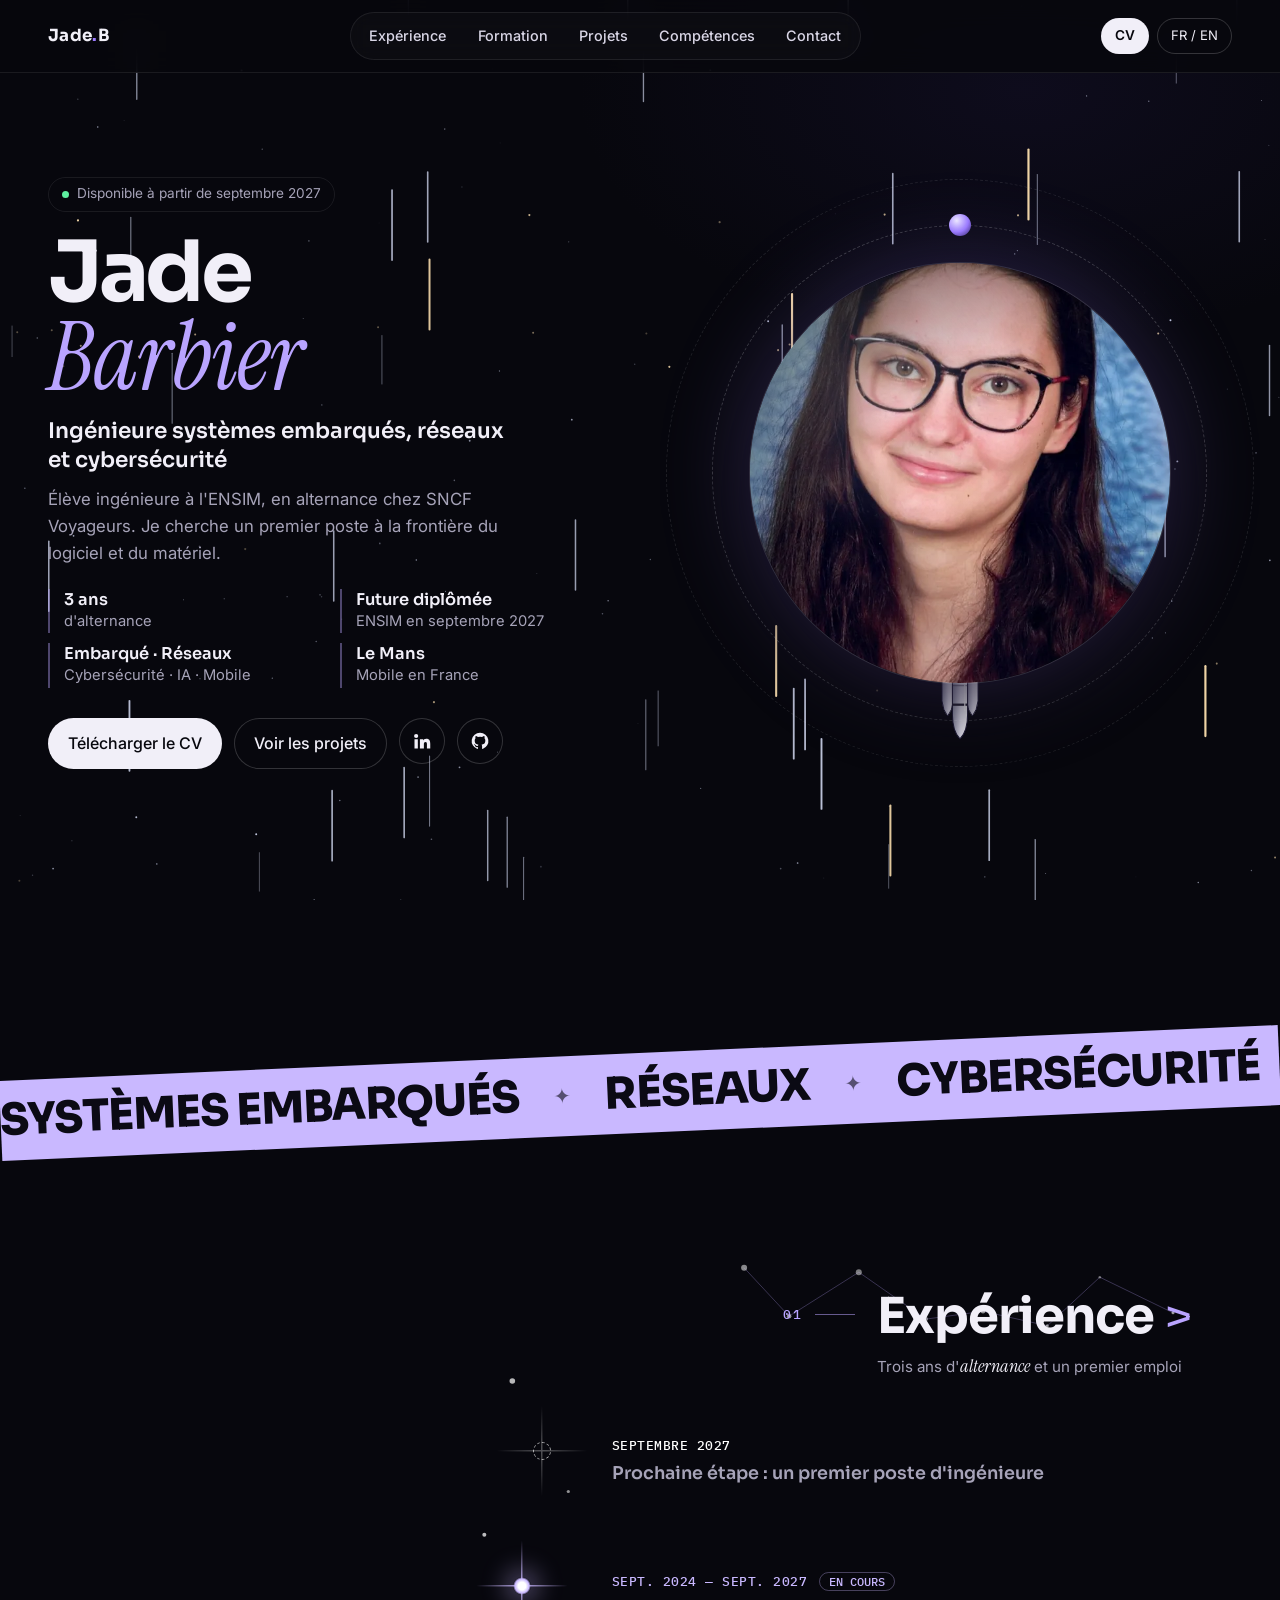
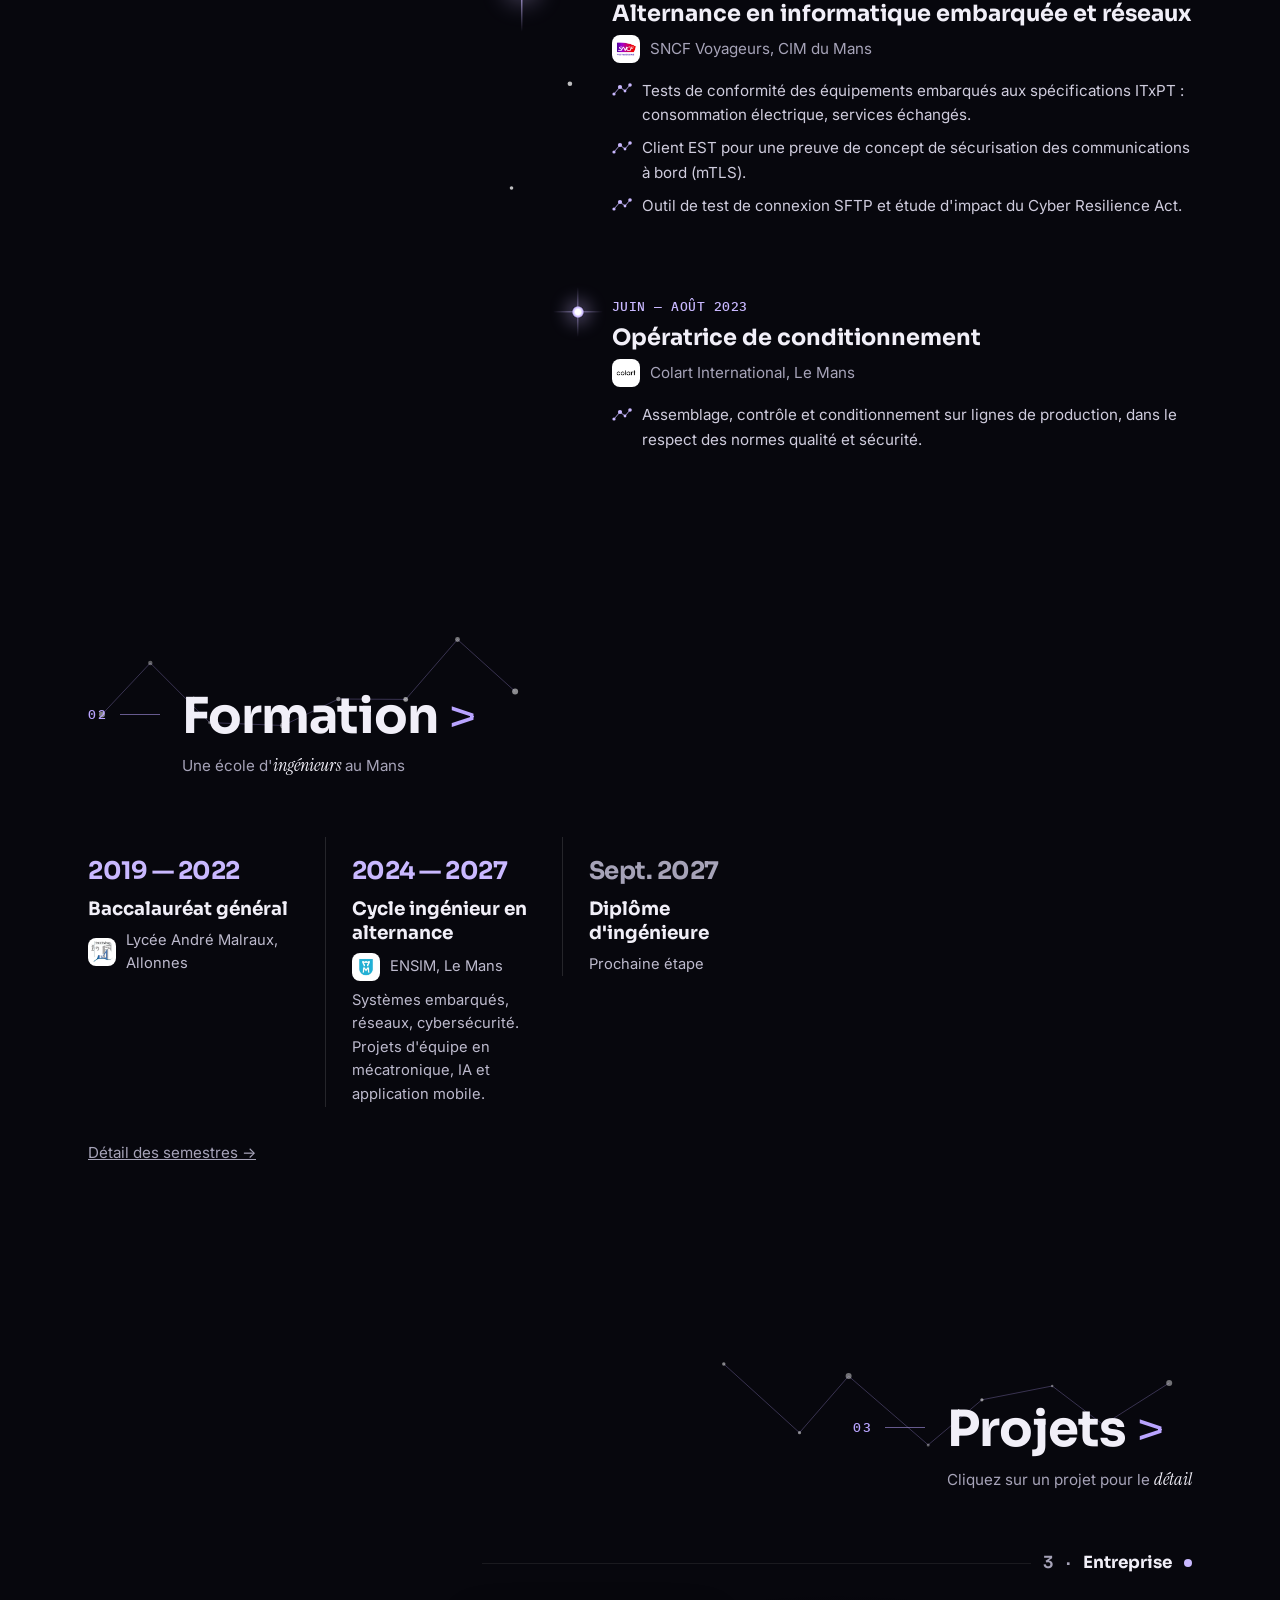
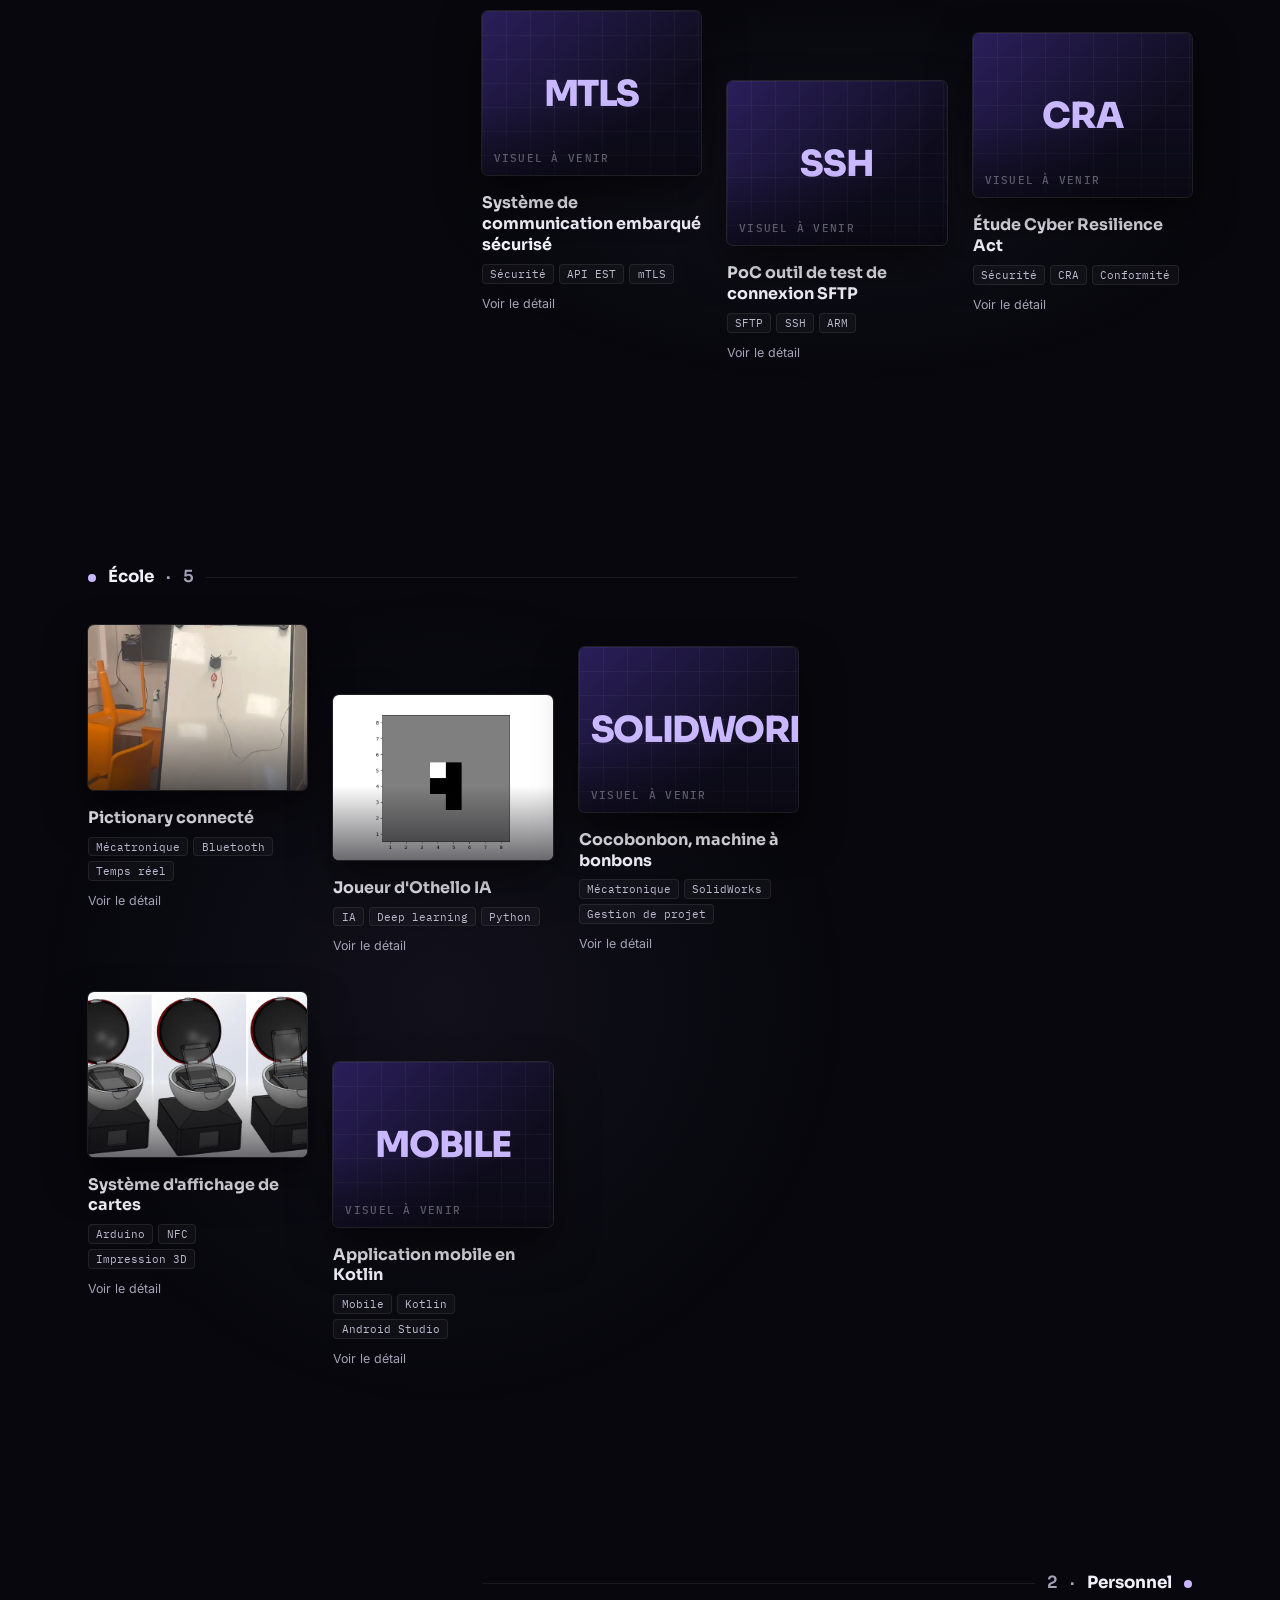
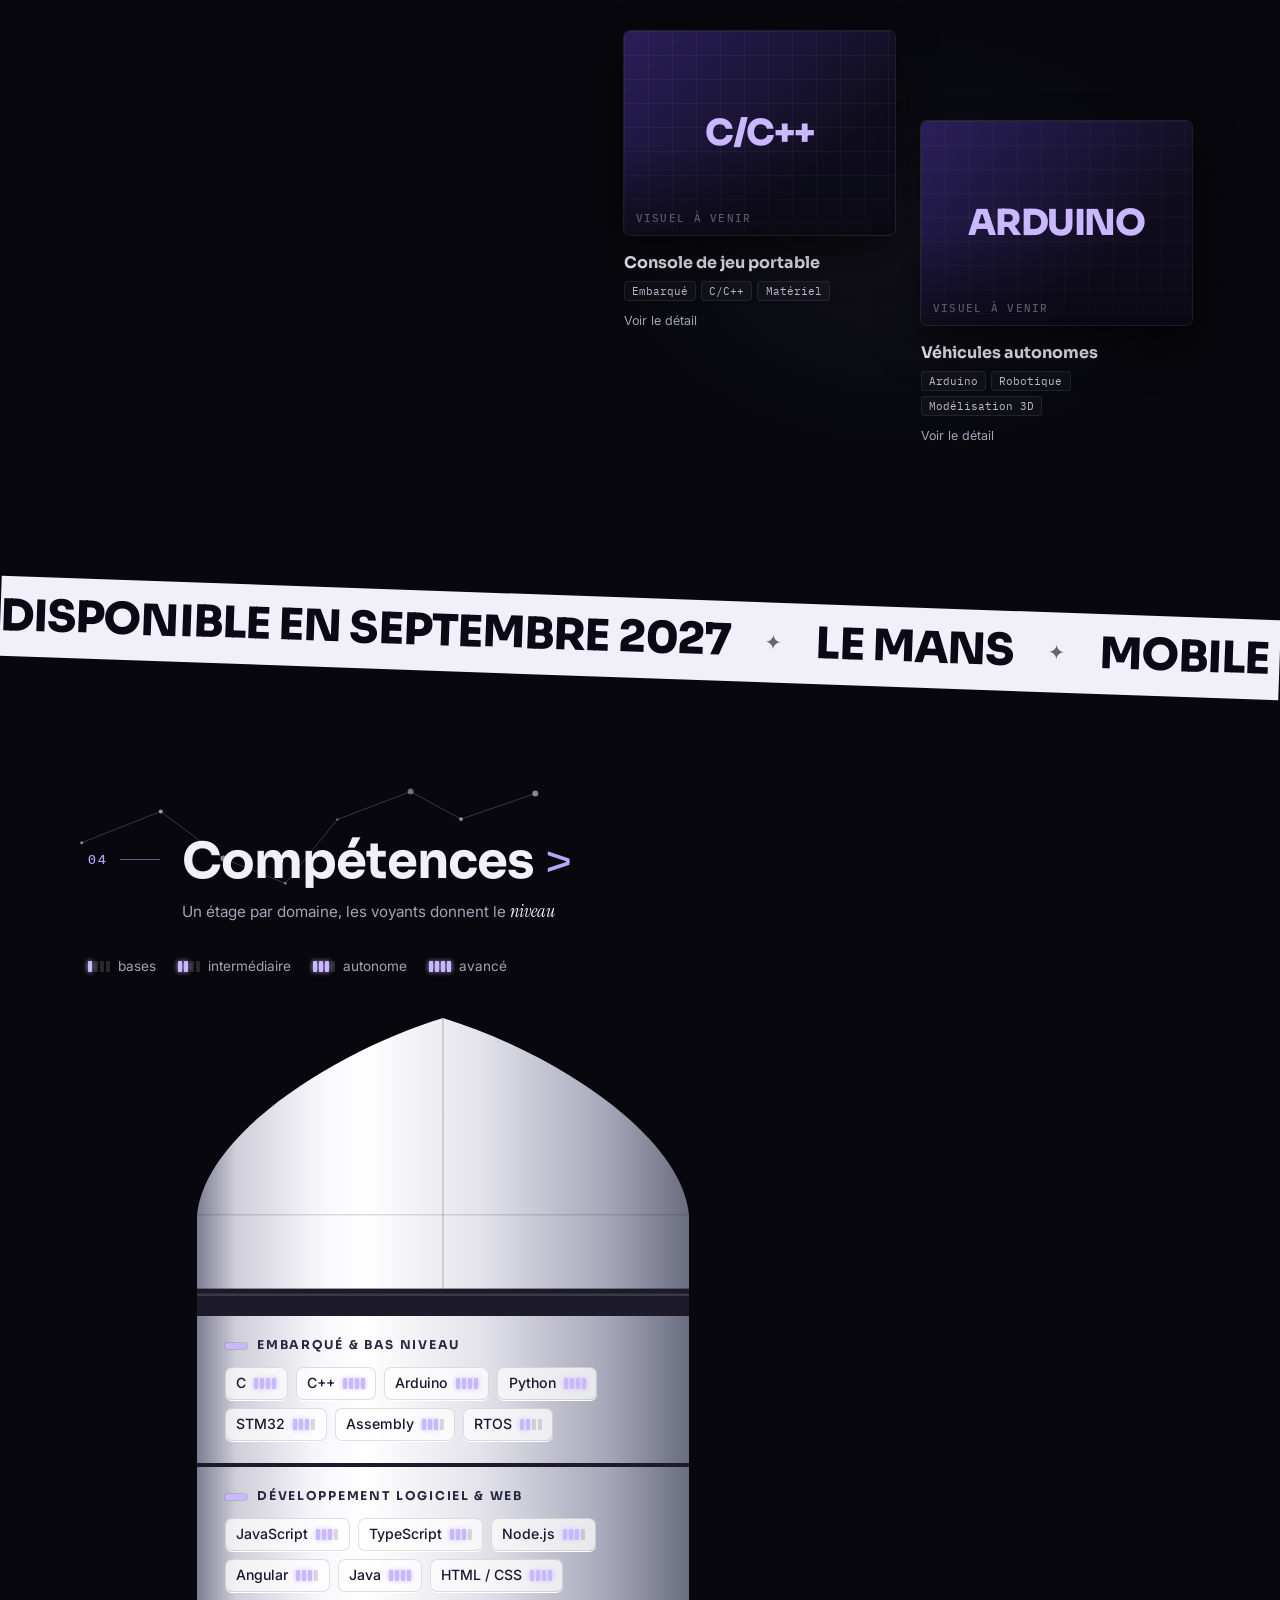
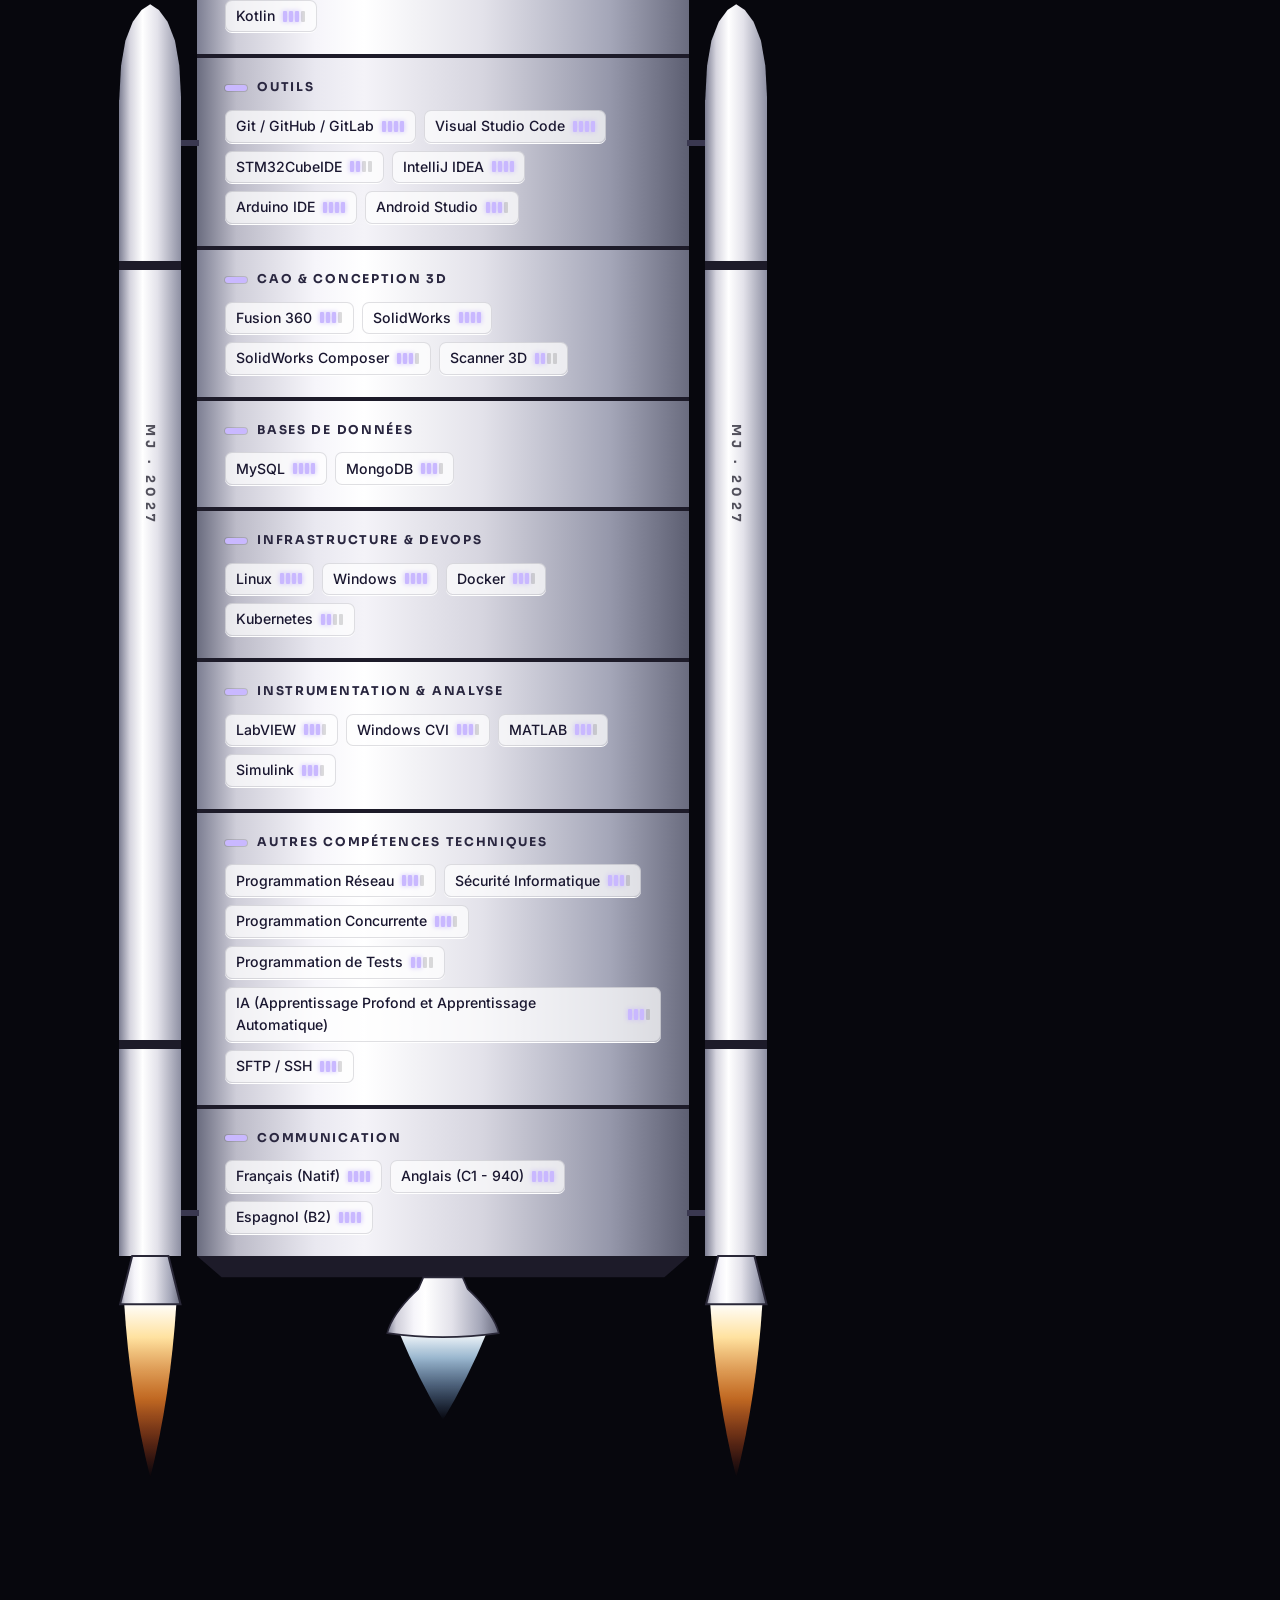
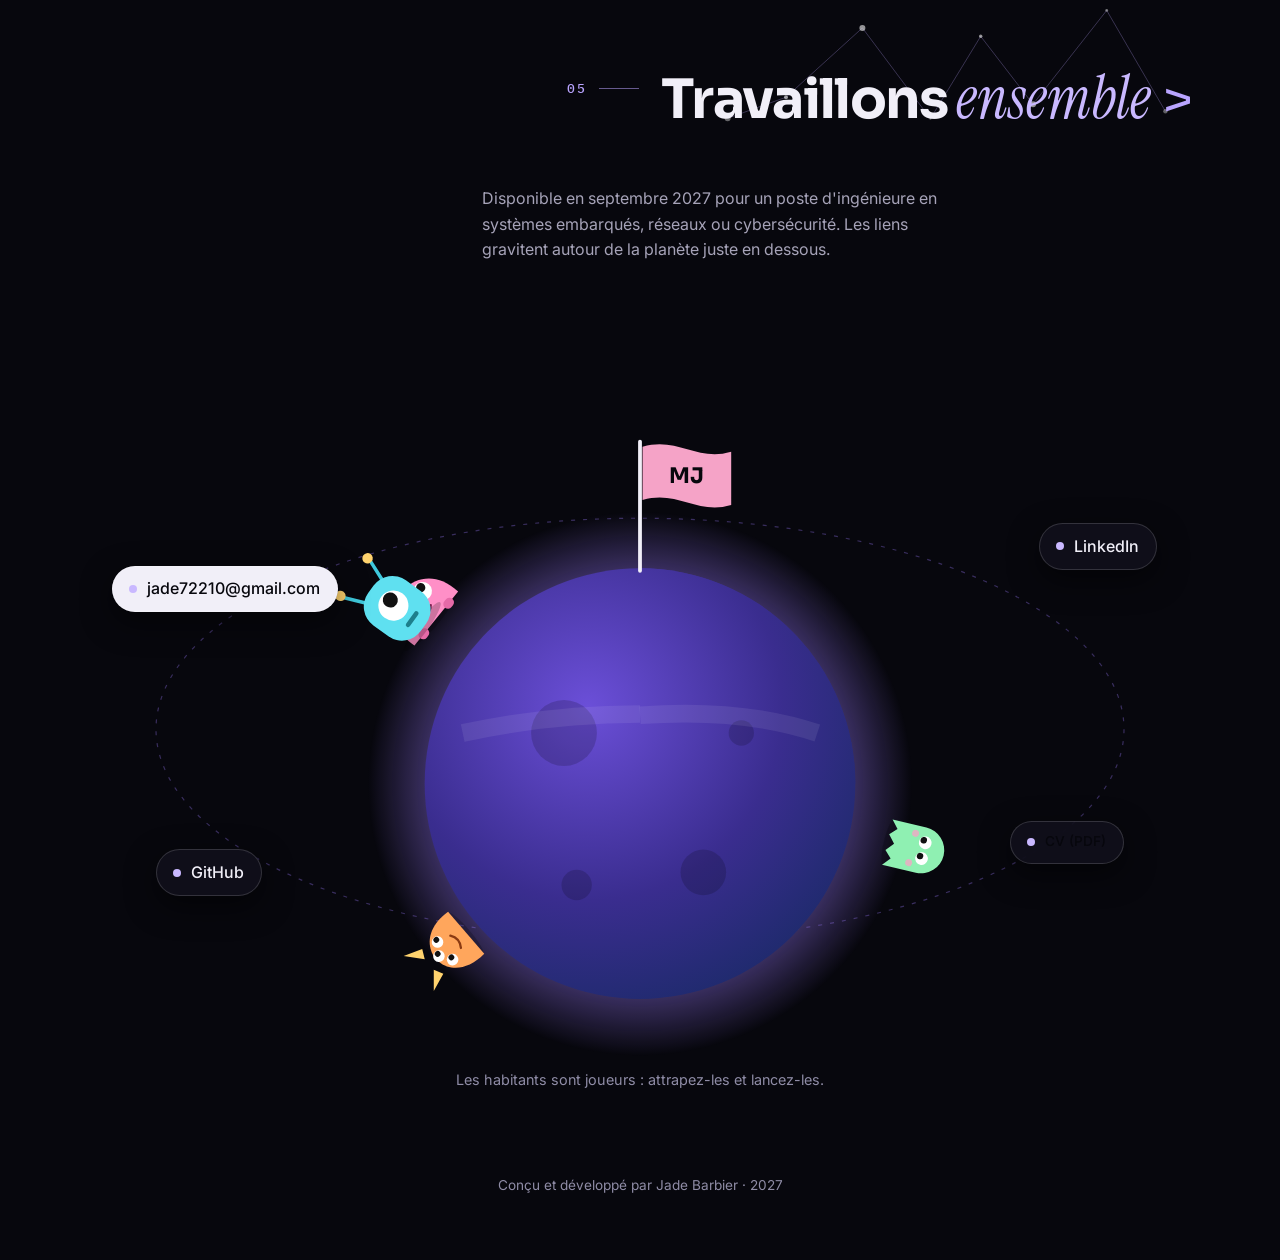
==== commit f99f613d: "Maquette fusée : bandeaux typographiques, formation sans planètes, galerie projets rectangulaire Co-" ====
--- a/maquette/fusee.html
+++ b/maquette/fusee.html
@@ -282,6 +282,39 @@
 .sec-h h2::after{content:" >";color:#b9a4ff;font-weight:400}
 .hero h1 span{font-family:'Instrument Serif',serif;font-style:italic;font-weight:400;letter-spacing:-.01em;font-size:1.12em}
 .leg .when em{font-family:inherit;font-style:normal}
+
+/* ---- casser le tout-espace : bandeaux typographiques, galerie, formation éditoriale ---- */
+.ribbon{position:relative;z-index:0;width:100vw;margin:150px 0 0 calc(50% - 50vw);overflow:hidden;transform:rotate(-2.5deg);background:#c9b8ff;color:#0b0a14;padding:18px 0}
+.ribbon.b{transform:rotate(2deg);background:#f1eff8}
+.ribbon .track{display:flex;width:max-content;align-items:center;gap:34px;animation:tick 38s linear infinite}
+.ribbon.b .track{animation-direction:reverse}
+.ribbon span{font:800 clamp(1.6rem,3.4vw,2.8rem)/1 Sora;letter-spacing:-.02em;text-transform:uppercase;white-space:nowrap}
+.ribbon i{font-style:normal;font-size:1.3rem;opacity:.6}
+@keyframes tick{to{transform:translateX(-50%)}}
+.ribbon + .blk{margin-top:120px}
+/* formation : sans planètes, trois colonnes séparées par un filet */
+.sys > svg,.sys .pv{display:none}
+.sys{grid-template-columns:repeat(3,minmax(0,1fr));align-items:start;gap:0}
+.sys .body{text-align:left;padding:22px 26px 0;border-left:1px solid #ffffff1f}
+.sys .body:first-of-type{border-left:0;padding-left:0}
+.sys .body .where{justify-content:flex-start}
+.sys .body p{margin-left:0}
+.sys .yr{display:block;white-space:nowrap;font:700 clamp(1.2rem,1.9vw,1.6rem)/1 Sora;color:#c9b8ff;letter-spacing:-.02em;margin-bottom:14px}
+.sys .body:last-child .yr{color:transparent;-webkit-text-stroke:0;color:var(--mute)}
+/* projets : une galerie rectangulaire */
+.pj .ring{display:none}
+.pj .orbit,.pj .ball{width:100%}
+.pj .ball{aspect-ratio:4/3;border-radius:6px;box-shadow:0 0 0 1px #ffffff1a,0 20px 40px #0008}
+.pj .ball::after{border-radius:0;background:linear-gradient(transparent 55%,#07070d99)}
+.pj:hover .ball,.pj:focus-visible .ball{transform:translateY(-6px);box-shadow:0 0 0 1px #c9b8ff,0 26px 50px #000a}
+.pj h4,.pj .kw{text-align:left;justify-content:flex-start}
+.pj{text-align:left}
+.ph{position:absolute;inset:0;display:grid;place-items:center;background:linear-gradient(135deg,#2a1f5a,#0f0d1d 70%);background-image:linear-gradient(#ffffff0a 1px,transparent 1px),linear-gradient(90deg,#ffffff0a 1px,transparent 1px),linear-gradient(135deg,#2a1f5a,#0f0d1d 70%);background-size:24px 24px,24px 24px,auto}
+.ph b{font:800 clamp(1.6rem,2.8vw,2.6rem) Sora;text-transform:uppercase;padding:0 12px;text-align:center;color:#c9b8ff;letter-spacing:-.04em}
+.ph span{position:absolute;left:12px;bottom:10px;font:500 .66rem 'IBM Plex Mono',monospace;letter-spacing:.12em;text-transform:uppercase;color:#a6a3b8}
+.sheet .vis{aspect-ratio:4/3;border-radius:8px}
+@media (max-width:900px){.sys{grid-template-columns:1fr;gap:30px}.sys .body{border-left:0;padding:0;border-top:1px solid #ffffff1f;padding-top:18px}.ribbon{margin-top:90px}.ribbon + .blk{margin-top:80px}}
+@media (prefers-reduced-motion:reduce){.ribbon .track{animation:none}}
 @media (max-width:900px){
   .top nav{display:none}
   .page{overflow-x:clip}
@@ -364,6 +397,7 @@
 
   
   <!-- expérience : une constellation, une étoile par poste -->
+  <div class="ribbon a" aria-hidden="true"><div class="track"><span>Systèmes embarqués</span><i>✦</i><span>Réseaux</span><i>✦</i><span>Cybersécurité</span><i>✦</i><span>Linux</span><i>✦</i><span>C / C++</span><i>✦</i><span>Python</span><i>✦</i><span>mTLS</span><i>✦</i><span>IoT</span><i>✦</i><span>Systèmes embarqués</span><i>✦</i><span>Réseaux</span><i>✦</i><span>Cybersécurité</span><i>✦</i><span>Linux</span><i>✦</i><span>C / C++</span><i>✦</i><span>Python</span><i>✦</i><span>mTLS</span><i>✦</i><span>IoT</span><i>✦</i></div></div>
   <section class="blk r" id="experience">
     <div class="sec-h reveal"><span class="num">01</span><div><h2>Expérience</h2><p>Trois ans d'<em>alternance</em> et un premier emploi</p></div></div>
     <div class="trip" id="trip">
@@ -392,7 +426,7 @@
       <svg viewBox="0 0 100 40" preserveAspectRatio="none" aria-hidden="true"><ellipse cx="50" cy="22" rx="49" ry="16" vector-effect="non-scaling-stroke"/></svg>
       <div class="body reveal"><div class="pv" data-planet="moon" style="--s:120px"></div><span class="yr">2019 — 2022</span><h3>Baccalauréat général</h3><p class="where"><img src="assets/malraux.webp" alt="">Lycée André Malraux, Allonnes</p></div>
       <div class="body reveal" style="--d:.15s"><div class="pv" data-planet="ensim" style="--s:200px"></div><span class="yr">2024 — 2027</span><h3>Cycle ingénieur en alternance</h3><p class="where"><img src="assets/ensim.webp" alt="">ENSIM, Le Mans</p><p>Systèmes embarqués, réseaux, cybersécurité. Projets d'équipe en mécatronique, IA et application mobile.</p></div>
-      <div class="body reveal" style="--d:.3s"><div class="pv goal" style="--s:96px"></div><span class="yr">Septembre 2027</span><h3>Diplôme d'ingénieure</h3><p>Prochaine étape</p></div>
+      <div class="body reveal" style="--d:.3s"><div class="pv goal" style="--s:96px"></div><span class="yr">Sept. 2027</span><h3>Diplôme d'ingénieure</h3><p>Prochaine étape</p></div>
     </div>
     <a class="more reveal" href="parcours-universitaire.html">Détail des semestres →</a>
   </section>
@@ -414,6 +448,7 @@
   <dialog class="sheet" id="sheet" aria-label="Détail du projet"></dialog>
 
   <!-- compétences : la fusée, un étage par domaine -->
+  <div class="ribbon b" aria-hidden="true"><div class="track"><span>Disponible en septembre 2027</span><i>✦</i><span>Le Mans</span><i>✦</i><span>Mobile en France</span><i>✦</i><span>Ingénieure ENSIM</span><i>✦</i><span>Alternance SNCF Voyageurs</span><i>✦</i><span>Disponible en septembre 2027</span><i>✦</i><span>Le Mans</span><i>✦</i><span>Mobile en France</span><i>✦</i><span>Ingénieure ENSIM</span><i>✦</i><span>Alternance SNCF Voyageurs</span><i>✦</i></div></div>
   <section class="blk l" id="competences">
     <div class="sec-h reveal"><span class="num">04</span><div><h2>Compétences</h2><p>Un étage par domaine, les voyants donnent le <em>niveau</em></p></div></div>
     <div class="legend reveal" id="legend"></div>
@@ -563,7 +598,7 @@
 PJ.forEach((p,i)=>{const [, , ,hues]=KINDS.find(k=>k[0]===p.kind),n=PJ.filter(q=>q.kind===p.kind).indexOf(p),h=hues[n%2]+n*14,r=rng(i*13+5);r();
   p.look={c:[`hsl(${h} 90% 88%)`,`hsl(${h} 62% 52%)`,`hsl(${h} 70% 12%)`],glow:`hsl(${h} 90% 70%)`,noise:r()<.5?'.03':(.004+r()*.004).toFixed(3)+' .06',seed:Math.floor(r()*60),tilt:Math.round(r()*40-20),craters:r()<.4?1:0,ring:r()<.35?[`hsl(${h} 90% 90%)`,`hsl(${h} 80% 70%)`]:null,moon:r()<.3?1:0};p.svg=planetSVG(p.look)});
 const sheet=document.getElementById('sheet');
-const ball=p=>p.img?`<img src="${p.img}" alt="" loading="lazy">`:`<div class="pv">${p.svg}</div>`;
+const ball=p=>p.img?`<img src="${p.img}" alt="" loading="lazy">`:`<div class="ph"><b>${[...(p.tags||[p.title])].slice(0,3).sort((a,b)=>a.length-b.length)[0]}</b><span>Visuel à venir</span></div>`;
 for(const [k,,c] of KINDS){const items=PJ.filter(p=>p.kind===k);document.getElementById('n-'+k).textContent=items.length;
   document.getElementById('g-'+k).innerHTML=items.map(p=>`<button class="pj reveal" type="button" data-i="${PJ.indexOf(p)}"><div class="orbit"><span class="ring"></span><div class="ball">${ball(p)}</div></div><h4>${p.title}</h4><div class="kw">${(p.tags||[]).slice(0,3).map(t=>`<span>${t}</span>`).join('')}</div><span class="more-i">Voir le détail</span></button>`).join('')}
 document.querySelectorAll('.cluster').forEach(cl=>cl.addEventListener('click',e=>{const b=e.target.closest('.pj');if(!b)return;const p=PJ[+b.dataset.i],c=KINDS.find(k=>k[0]===p.kind)[2];
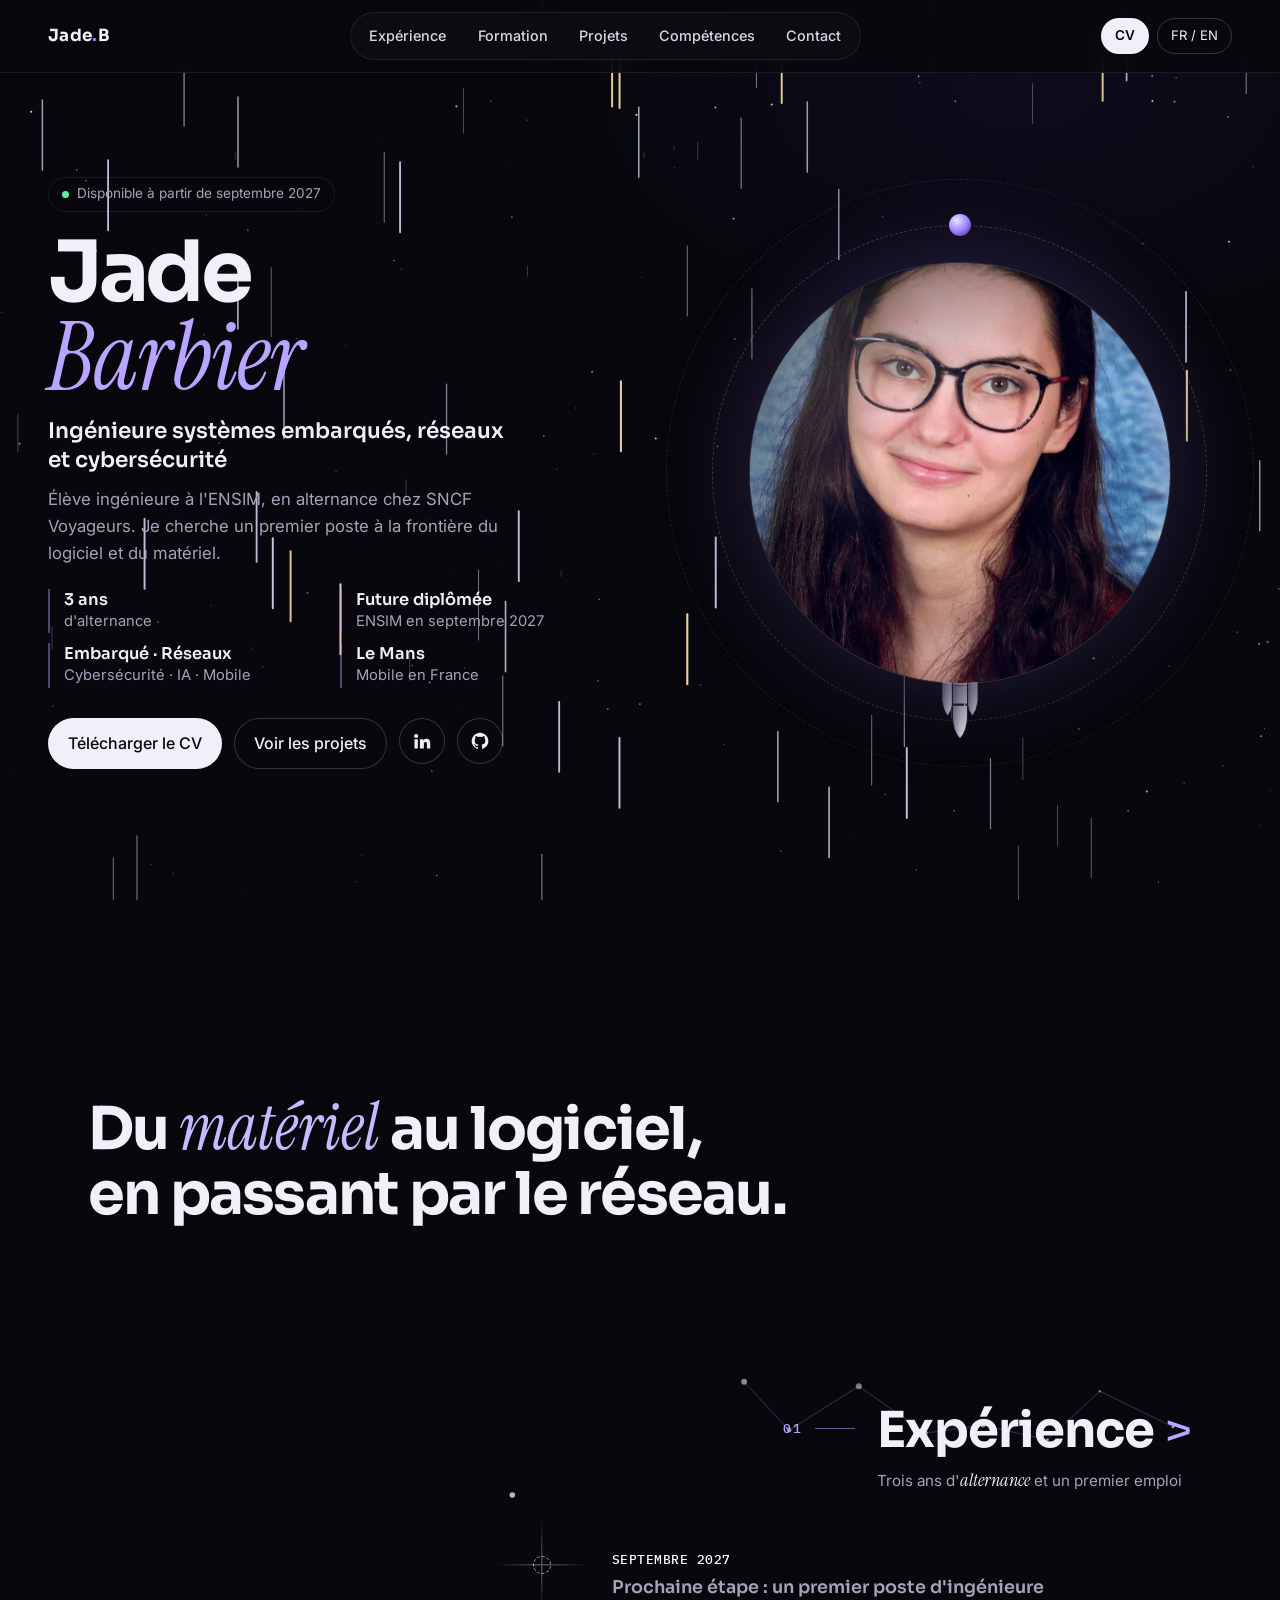
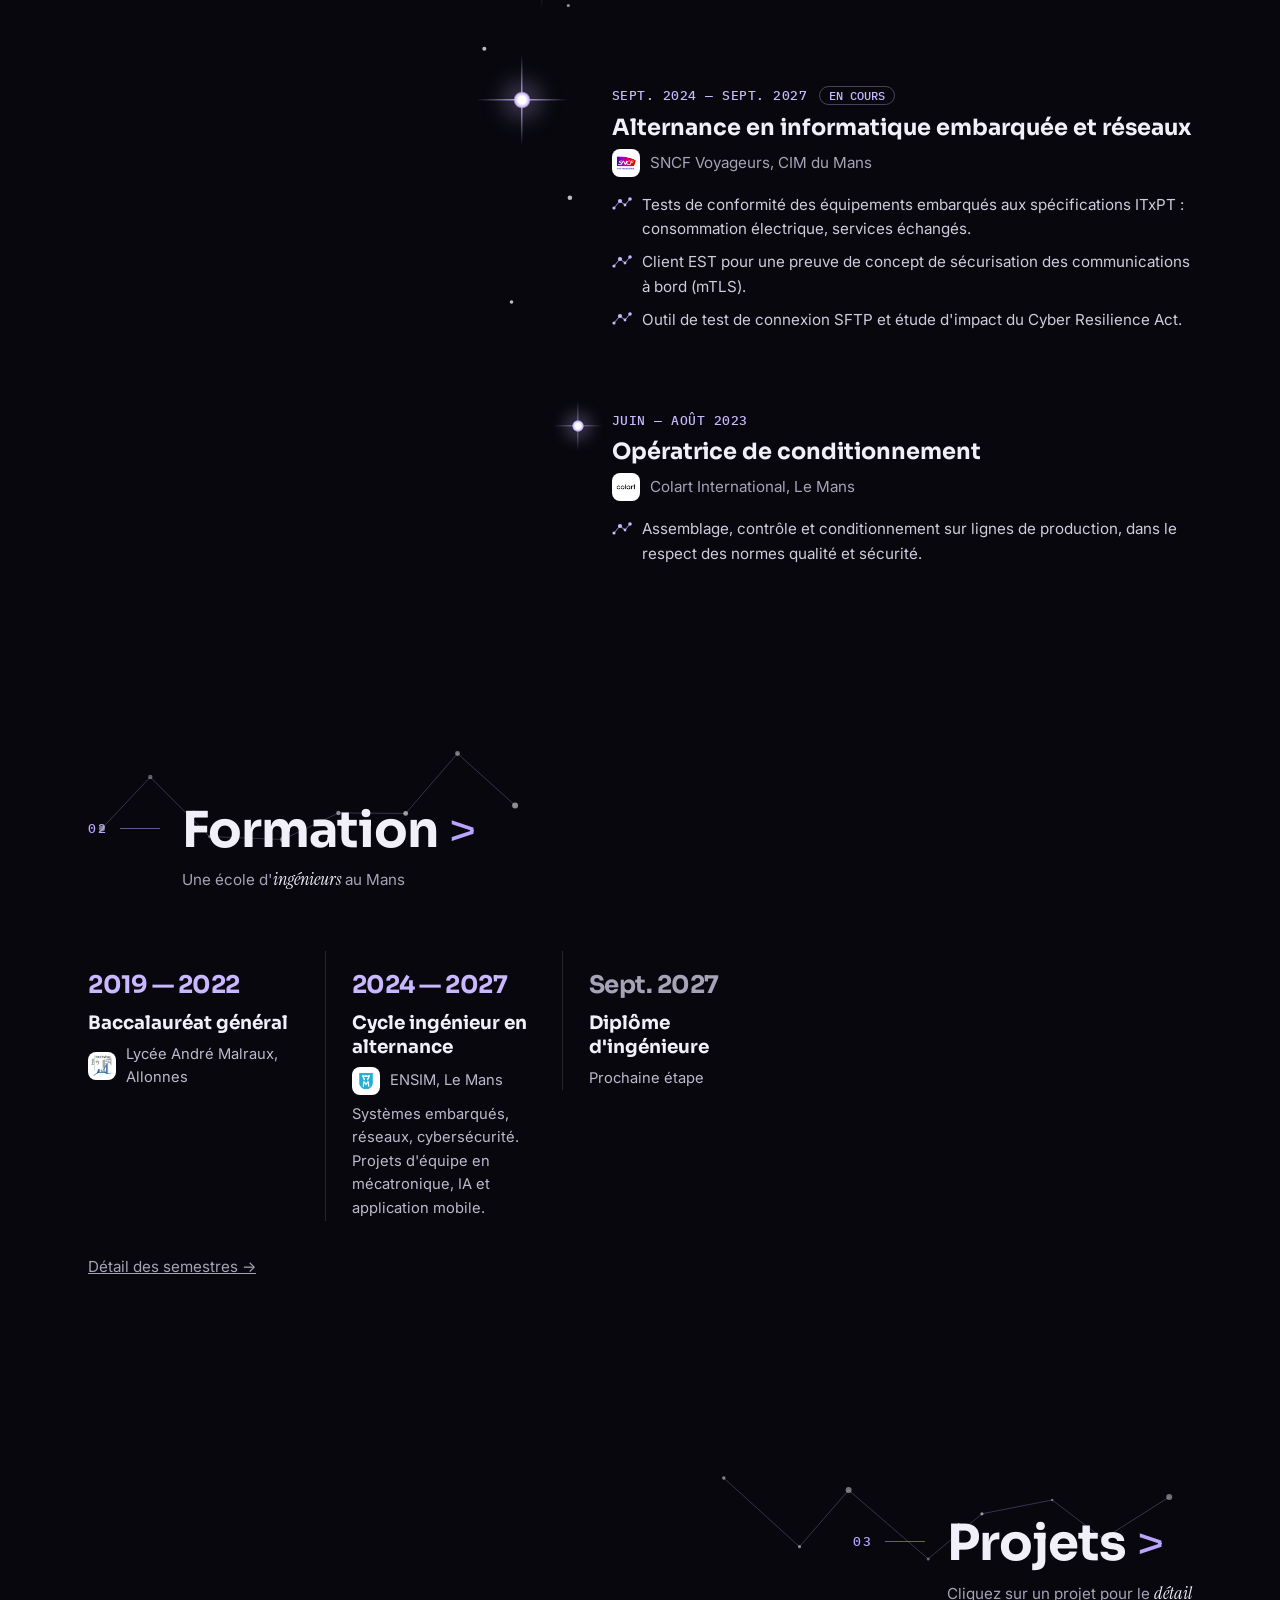
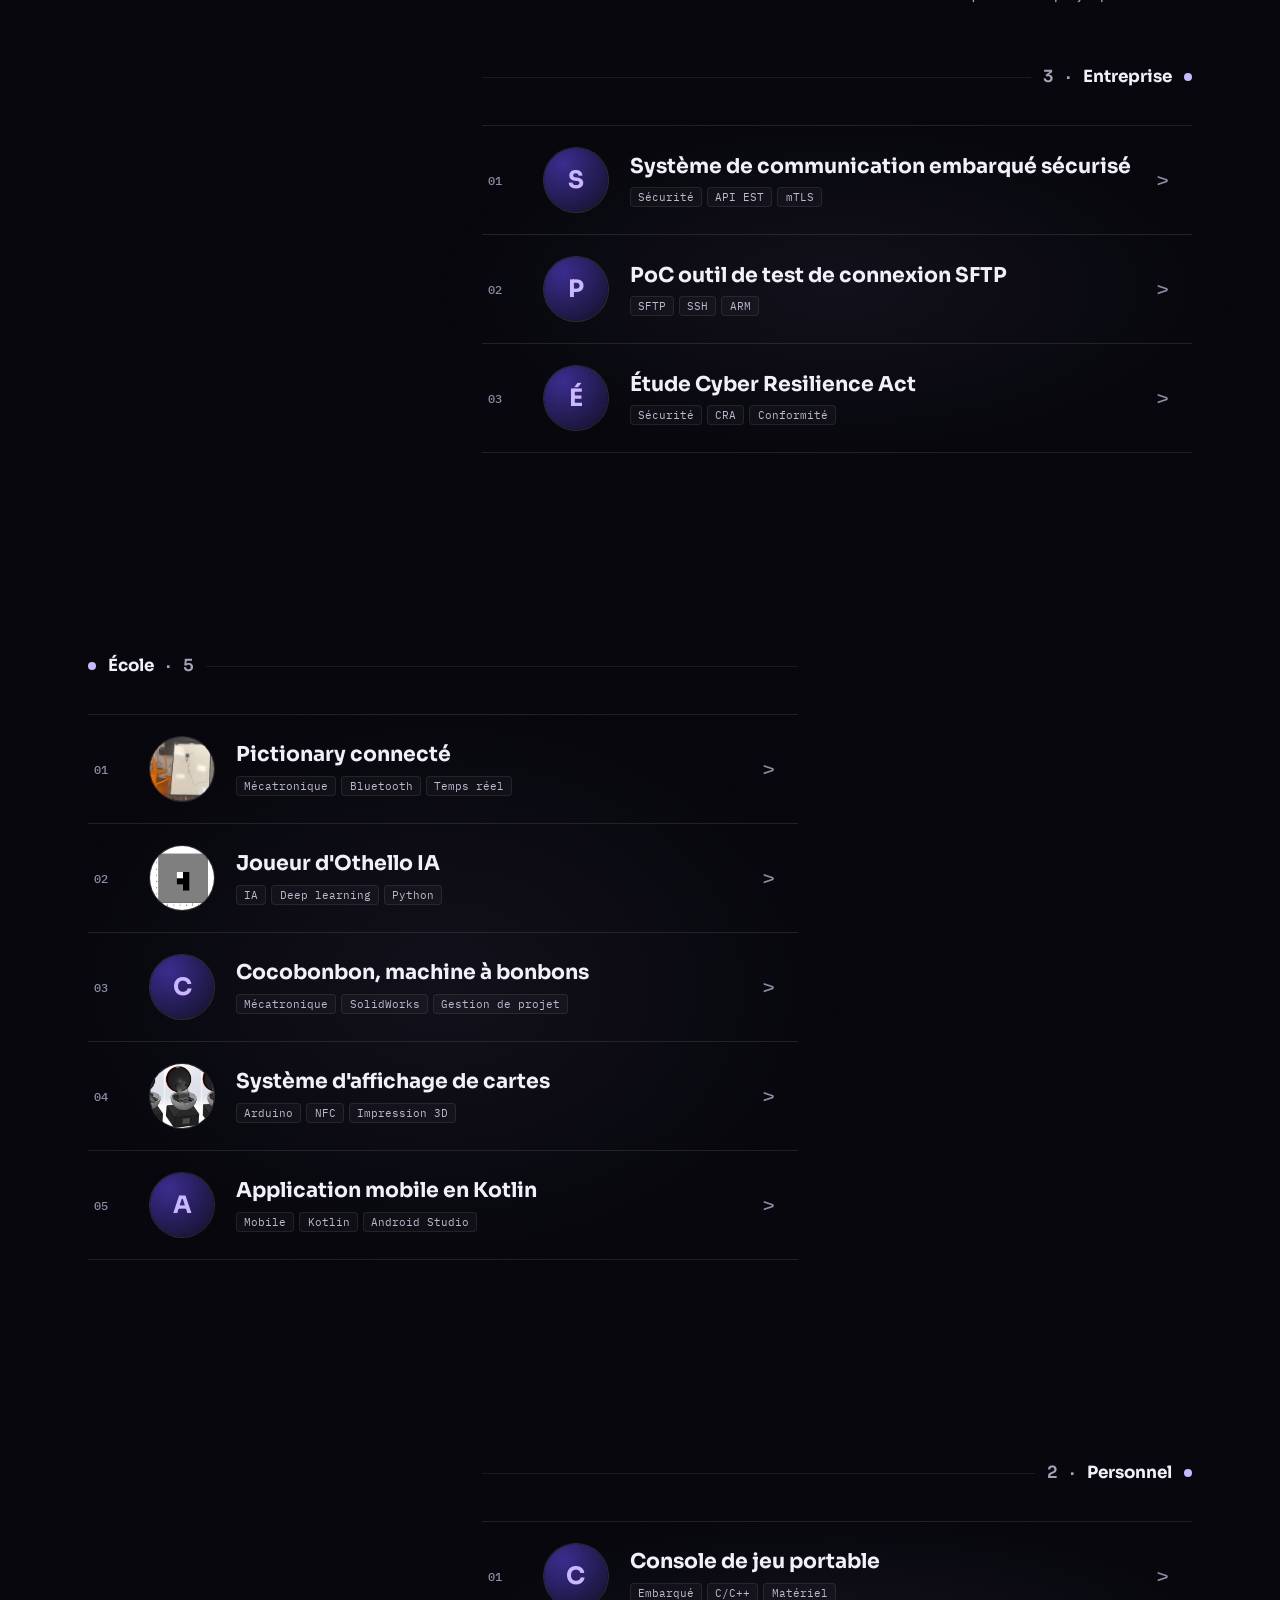
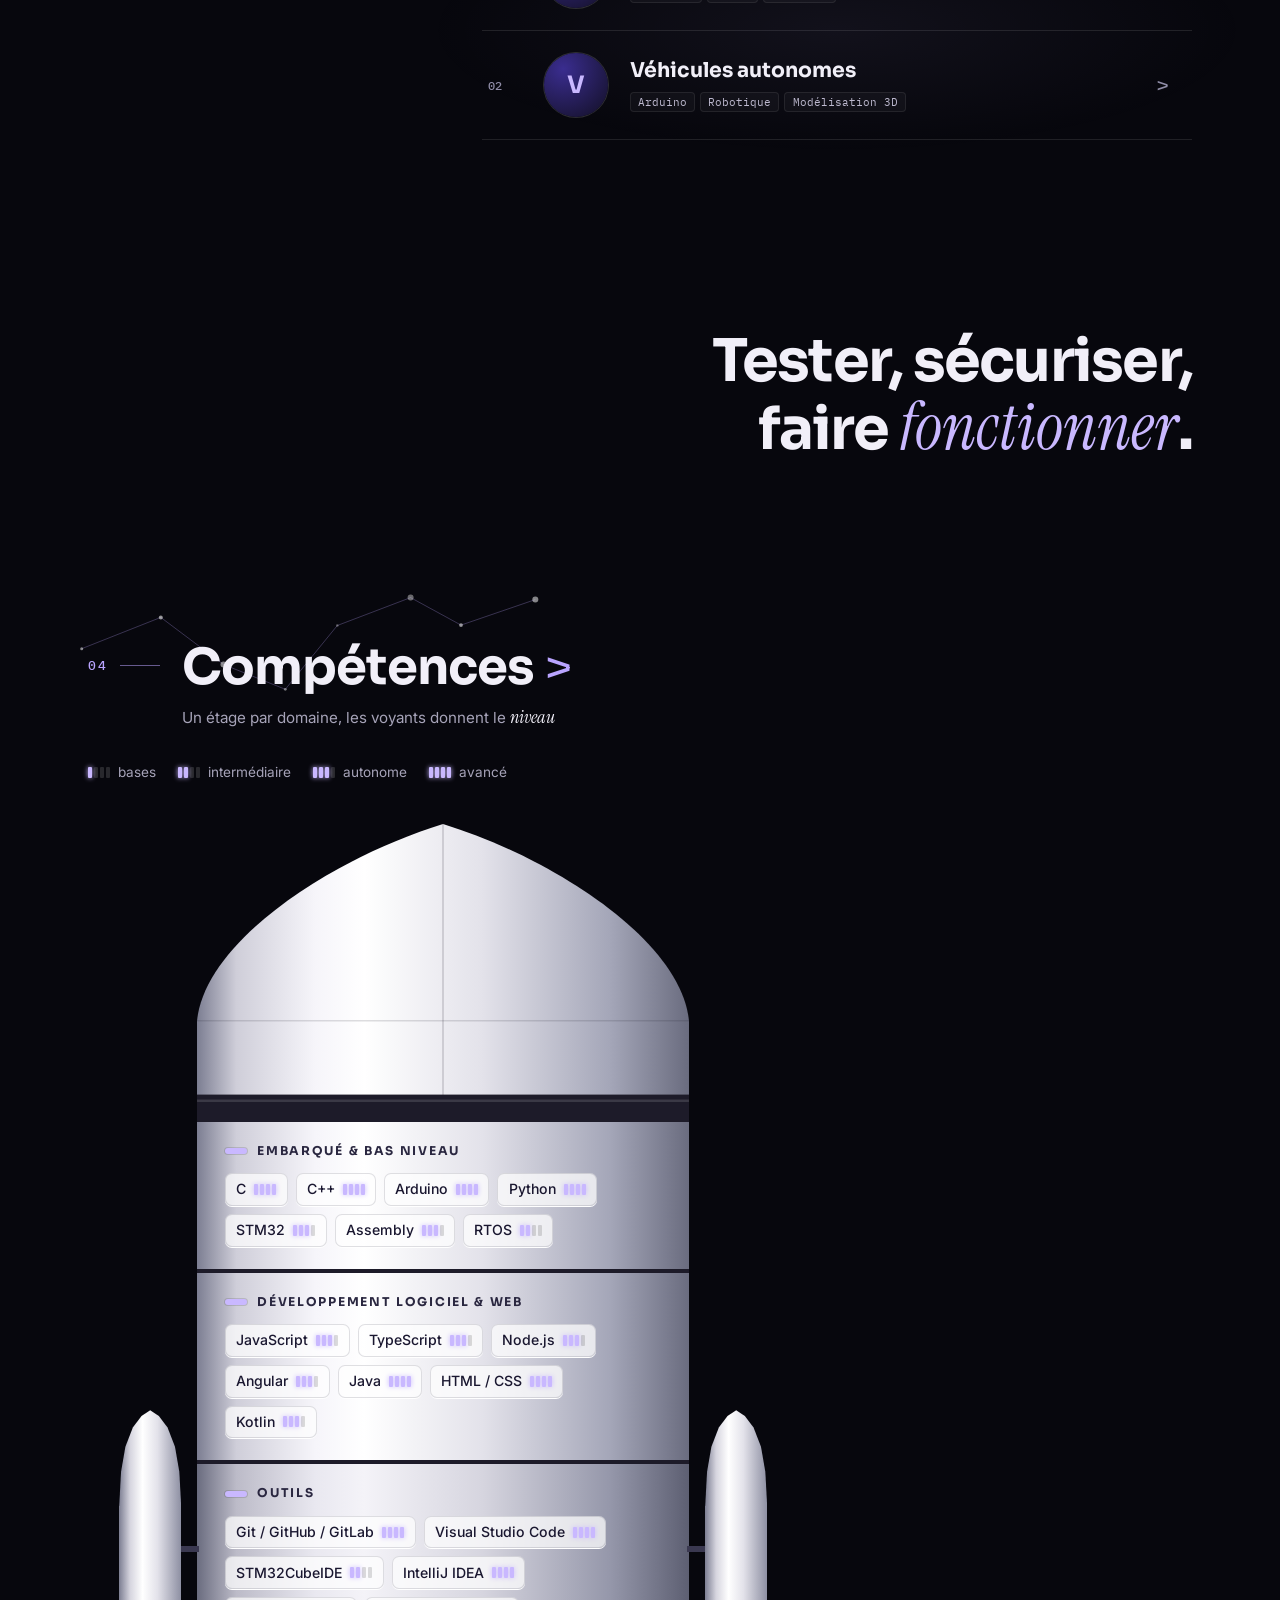
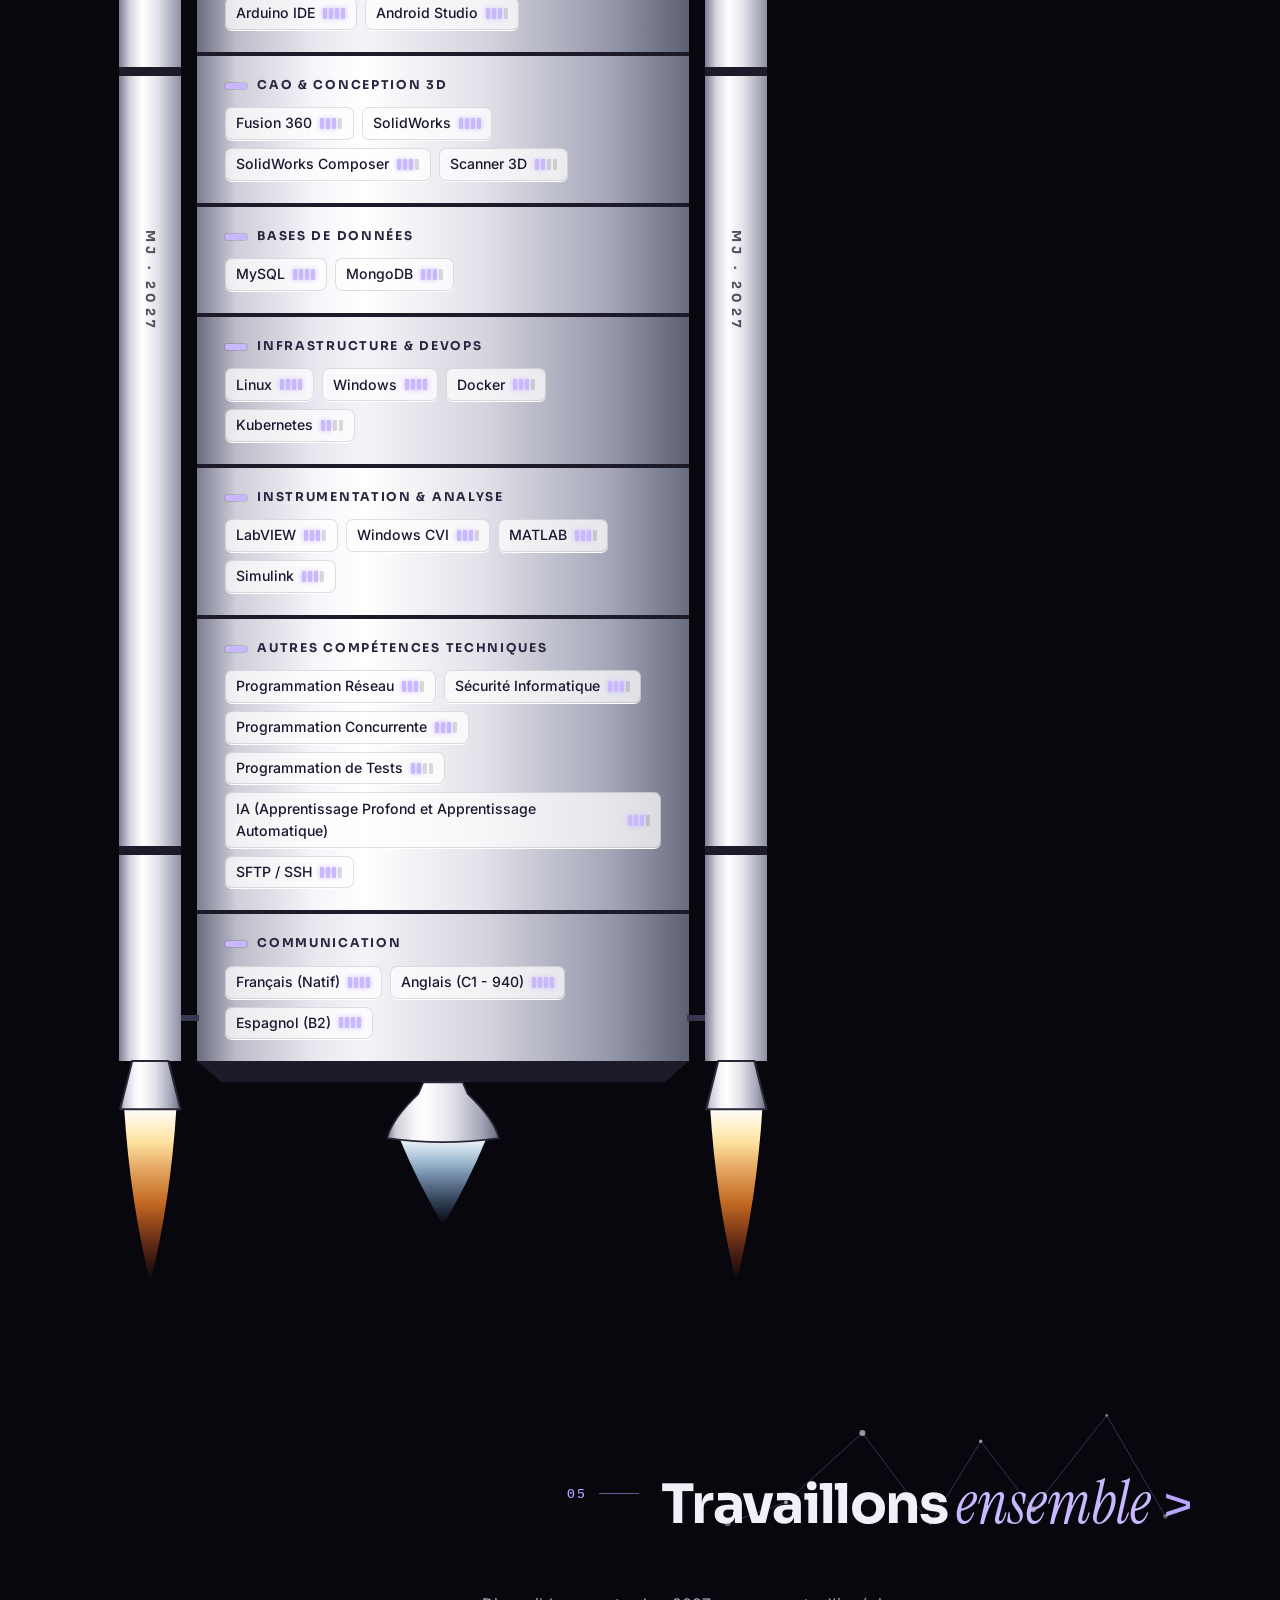
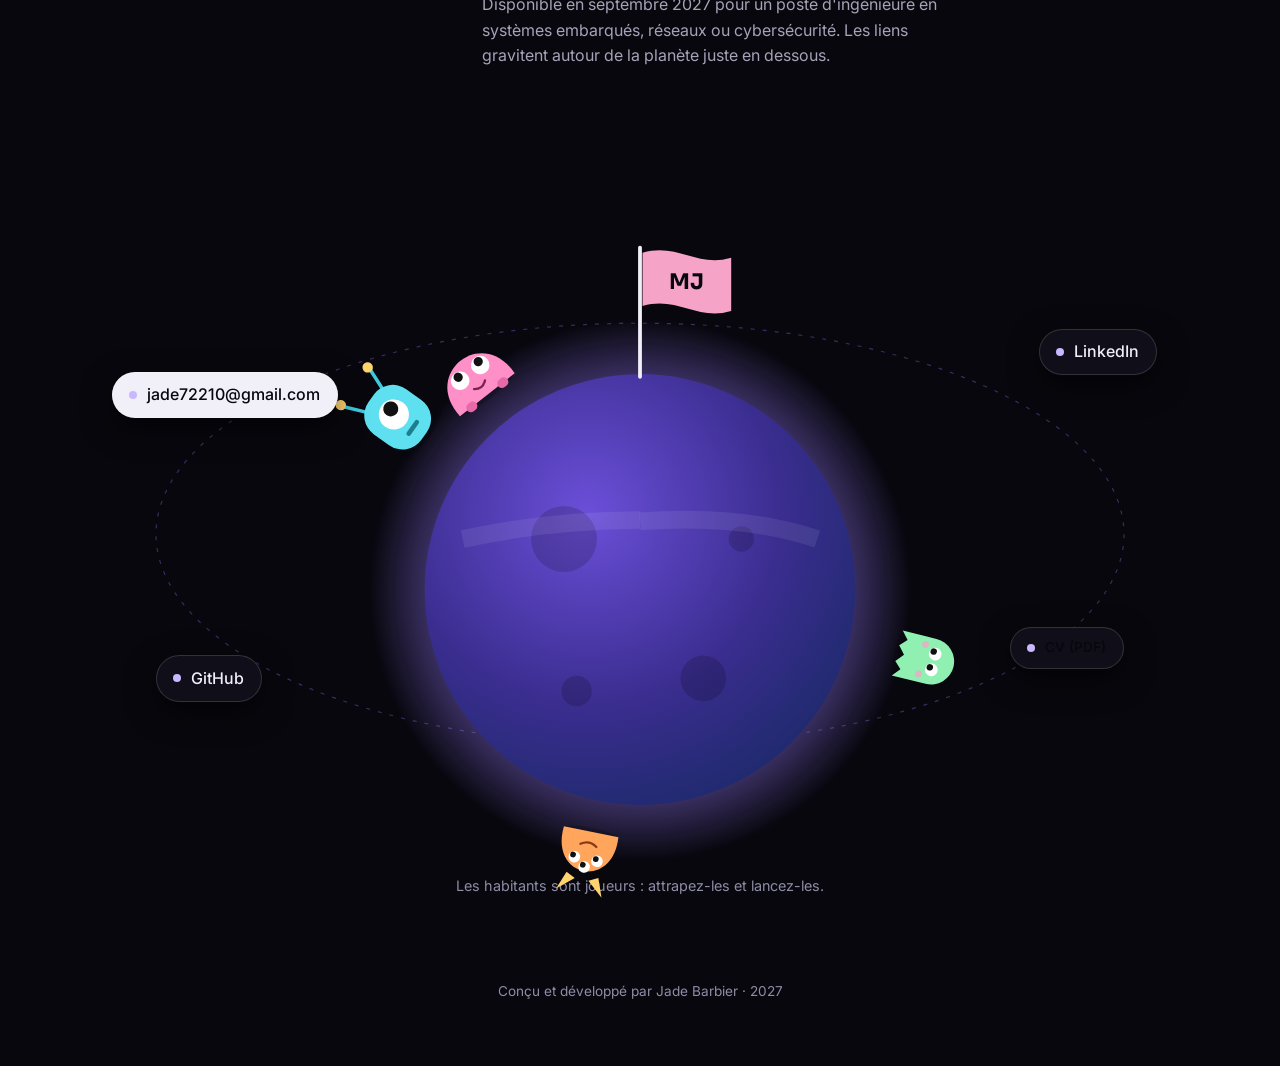
==== commit 30b65c09: "Maquette fusée : phrases fixes à la place des bandeaux, projets en index éditorial Co-Authored-By: C" ====
--- a/maquette/fusee.html
+++ b/maquette/fusee.html
@@ -313,6 +313,29 @@
 .ph b{font:800 clamp(1.6rem,2.8vw,2.6rem) Sora;text-transform:uppercase;padding:0 12px;text-align:center;color:#c9b8ff;letter-spacing:-.04em}
 .ph span{position:absolute;left:12px;bottom:10px;font:500 .66rem 'IBM Plex Mono',monospace;letter-spacing:.12em;text-transform:uppercase;color:#a6a3b8}
 .sheet .vis{aspect-ratio:4/3;border-radius:8px}
+
+/* phrases fixes entre les sections */
+.statement{position:relative;z-index:2;margin:190px 0 0 40px;font:700 clamp(2rem,4.6vw,3.8rem)/1.08 Sora;letter-spacing:-.03em;color:var(--ink);max-width:16ch}
+.statement em{color:#c9b8ff;font-size:1.1em}
+.statement.r{margin-left:auto;margin-right:40px;text-align:right}
+.statement + .blk{margin-top:140px}
+/* projets : un index éditorial, une ligne par projet */
+.cluster,.cluster.two{display:block;width:auto;margin:0}
+.pj.row{width:100%;display:grid;grid-template-columns:34px 64px minmax(0,1fr) 30px;align-items:center;gap:22px;padding:22px 6px;border-top:1px solid #ffffff1a;margin:0 !important;transition:background .3s,padding .3s}
+.pj.row:last-child{border-bottom:1px solid #ffffff1a}
+.pj.row .no{font:500 .78rem 'IBM Plex Mono',monospace;color:var(--dim)}
+.pj.row .th{position:relative;width:64px;height:64px;border-radius:50%;overflow:hidden;box-shadow:0 0 0 1px #ffffff26;transition:transform .4s cubic-bezier(.3,1.5,.5,1)}
+.pj.row .th .ini{display:grid;place-items:center;width:100%;height:100%;font:700 1.5rem Sora;color:#c9b8ff;background:radial-gradient(circle at 30% 25%,#3a2d8f,#120f24)}
+.pj.row .th img{width:100%;height:100%;object-fit:cover}
+.pj.row .th .ph{background-size:10px 10px,10px 10px,auto}
+.pj.row .th .ph b{font-size:.62rem;padding:0 4px;letter-spacing:0}.pj.row .th .ph span{display:none}
+.pj.row h4{margin:0 0 8px;font-size:clamp(1.05rem,1.6vw,1.3rem);text-align:left}
+.pj.row .kw{justify-content:flex-start}
+.pj.row .go{font:400 1.4rem Sora;color:var(--dim);transition:transform .3s,color .3s}
+.pj.row:hover,.pj.row:focus-visible{background:linear-gradient(90deg,#9b7bff14,transparent);padding-left:14px}
+.pj.row:hover .th,.pj.row:focus-visible .th{transform:scale(1.25)}
+.pj.row:hover .go,.pj.row:focus-visible .go{color:#c9b8ff;transform:translateX(6px)}
+@media (max-width:900px){.statement,.statement.r{margin:110px 24px 0;text-align:left;font-size:1.9rem}.pj.row{grid-template-columns:52px minmax(0,1fr) 20px;gap:14px}.pj.row .no{display:none}.pj.row .th{width:52px;height:52px}}
 @media (max-width:900px){.sys{grid-template-columns:1fr;gap:30px}.sys .body{border-left:0;padding:0;border-top:1px solid #ffffff1f;padding-top:18px}.ribbon{margin-top:90px}.ribbon + .blk{margin-top:80px}}
 @media (prefers-reduced-motion:reduce){.ribbon .track{animation:none}}
 @media (max-width:900px){
@@ -397,7 +420,7 @@
 
   
   <!-- expérience : une constellation, une étoile par poste -->
-  <div class="ribbon a" aria-hidden="true"><div class="track"><span>Systèmes embarqués</span><i>✦</i><span>Réseaux</span><i>✦</i><span>Cybersécurité</span><i>✦</i><span>Linux</span><i>✦</i><span>C / C++</span><i>✦</i><span>Python</span><i>✦</i><span>mTLS</span><i>✦</i><span>IoT</span><i>✦</i><span>Systèmes embarqués</span><i>✦</i><span>Réseaux</span><i>✦</i><span>Cybersécurité</span><i>✦</i><span>Linux</span><i>✦</i><span>C / C++</span><i>✦</i><span>Python</span><i>✦</i><span>mTLS</span><i>✦</i><span>IoT</span><i>✦</i></div></div>
+  <p class="statement reveal">Du <em>matériel</em> au logiciel,<br>en passant par le réseau.</p>
   <section class="blk r" id="experience">
     <div class="sec-h reveal"><span class="num">01</span><div><h2>Expérience</h2><p>Trois ans d'<em>alternance</em> et un premier emploi</p></div></div>
     <div class="trip" id="trip">
@@ -448,7 +471,7 @@
   <dialog class="sheet" id="sheet" aria-label="Détail du projet"></dialog>
 
   <!-- compétences : la fusée, un étage par domaine -->
-  <div class="ribbon b" aria-hidden="true"><div class="track"><span>Disponible en septembre 2027</span><i>✦</i><span>Le Mans</span><i>✦</i><span>Mobile en France</span><i>✦</i><span>Ingénieure ENSIM</span><i>✦</i><span>Alternance SNCF Voyageurs</span><i>✦</i><span>Disponible en septembre 2027</span><i>✦</i><span>Le Mans</span><i>✦</i><span>Mobile en France</span><i>✦</i><span>Ingénieure ENSIM</span><i>✦</i><span>Alternance SNCF Voyageurs</span><i>✦</i></div></div>
+  <p class="statement r reveal">Tester, sécuriser,<br>faire <em>fonctionner</em>.</p>
   <section class="blk l" id="competences">
     <div class="sec-h reveal"><span class="num">04</span><div><h2>Compétences</h2><p>Un étage par domaine, les voyants donnent le <em>niveau</em></p></div></div>
     <div class="legend reveal" id="legend"></div>
@@ -600,7 +623,7 @@
 const sheet=document.getElementById('sheet');
 const ball=p=>p.img?`<img src="${p.img}" alt="" loading="lazy">`:`<div class="ph"><b>${[...(p.tags||[p.title])].slice(0,3).sort((a,b)=>a.length-b.length)[0]}</b><span>Visuel à venir</span></div>`;
 for(const [k,,c] of KINDS){const items=PJ.filter(p=>p.kind===k);document.getElementById('n-'+k).textContent=items.length;
-  document.getElementById('g-'+k).innerHTML=items.map(p=>`<button class="pj reveal" type="button" data-i="${PJ.indexOf(p)}"><div class="orbit"><span class="ring"></span><div class="ball">${ball(p)}</div></div><h4>${p.title}</h4><div class="kw">${(p.tags||[]).slice(0,3).map(t=>`<span>${t}</span>`).join('')}</div><span class="more-i">Voir le détail</span></button>`).join('')}
+  document.getElementById('g-'+k).innerHTML=items.map((p,j)=>`<button class="pj row reveal" type="button" data-i="${PJ.indexOf(p)}"><span class="no">${String(j+1).padStart(2,'0')}</span><span class="th">${p.img?ball(p):`<b class="ini">${p.title[0]}</b>`}</span><span class="tx"><h4>${p.title}</h4><span class="kw">${(p.tags||[]).slice(0,3).map(t=>`<span>${t}</span>`).join('')}</span></span><span class="go" aria-hidden="true">&gt;</span><span class="sr">Voir le détail</span></button>`).join('')}
 document.querySelectorAll('.cluster').forEach(cl=>cl.addEventListener('click',e=>{const b=e.target.closest('.pj');if(!b)return;const p=PJ[+b.dataset.i],c=KINDS.find(k=>k[0]===p.kind)[2];
   sheet.style.setProperty('--c',c);
   sheet.innerHTML=`<button class="x" type="button" aria-label="Fermer">×</button><div class="in"><div class="vis">${ball(p)}</div><div><small>${[p.where,p.when].filter(Boolean).join(' · ')}</small><h3>${p.title}</h3><p>${p.desc||''}</p>
